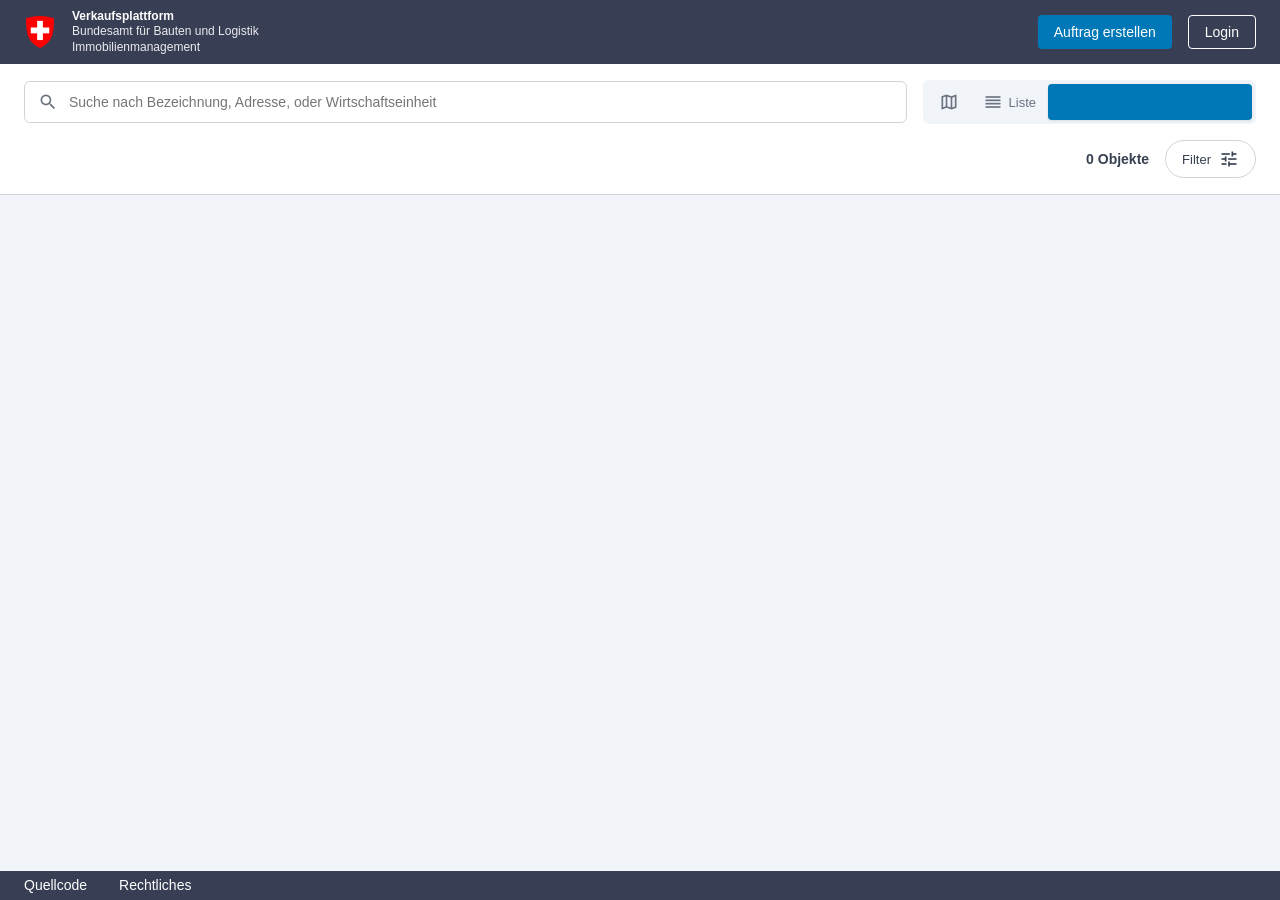
==== index.html @ 5d17283f "Fix header-left styling: 32x32px logo and correct font weights - Change logo size from 48px to 32x32" ====
<!DOCTYPE html>
<html lang="de">
<head>
  <meta charset="UTF-8">
  <meta name="viewport" content="width=device-width, initial-scale=1.0">
  <title>Verkaufsplattform - Bundesamt für Bauten und Logistik</title>
  <link href="https://fonts.googleapis.com/icon?family=Material+Icons|Material+Icons+Outlined" rel="stylesheet">
  <script src="https://api.mapbox.com/mapbox-gl-js/v3.0.1/mapbox-gl.js"></script>
  <link href="https://api.mapbox.com/mapbox-gl-js/v3.0.1/mapbox-gl.css" rel="stylesheet" />
  <style>
    /* --- Design Tokens (Modern Unified Color Scheme) --- */
    :root {
      /* Primary Palette - Brand Colors */
      --primary-900: #383E54;
      --primary-700: #2D3748;
      --primary-500: #4A5568;
      --primary-100: #EDF2F7;

      /* Accent Palette - Unified Teal (Complete Scale) */
      --accent-700: #005F8A;
      --accent-600: #0077B6;
      --accent-500: #0096C7;
      --accent-400: #00B4D8;
      --accent-300: #48CAE4;
      --accent-200: #90E0EF;
      --accent-100: #CAF0F8;
      --accent-50: #E0F7FA;

      /* Neutral Palette - Enhanced Contrast Gray Scale
         Adjusted for better visibility of borders/dividers against white backgrounds */
      --neutral-900: #111827;
      --neutral-800: #1F2937;
      --neutral-700: #374151;
      --neutral-600: #4B5563;
      --neutral-500: #6B7280;
      --neutral-400: #8891A0;
      --neutral-300: #B0B8C4;
      --neutral-200: #D1D5DB;
      --neutral-100: #F1F5F9;
      --neutral-50: #FFFFFF;

      /* Priority Colors - Semantic Status Indicators
         Design Decision: Colors map to urgency/attention levels:
         - High (Red): Critical, requires immediate attention
         - Medium (Amber): Moderate priority, review soon
         - Standard (Green): Active/on-track, proceeding normally
         - Low (Blue): Informational, lower urgency
         - None (Gray): Inactive, archived, or no priority assigned
      */
      --priority-high: #DC2626;
      --priority-high-bg: #FEE2E2;
      --priority-high-text: #B91C1C;
      --priority-high-marker: #DC2626;

      /* Medium Priority - Amber (new tier for moderate urgency) */
      --priority-medium: #F59E0B;
      --priority-medium-bg: #FEF3C7;
      --priority-medium-text: #B45309;
      --priority-medium-marker: #F59E0B;

      /* Standard/Normal - Green indicates "on track" or "active" status */
      --priority-normal: #10B981;
      --priority-normal-bg: #D1FAE5;
      --priority-normal-text: #047857;
      --priority-normal-marker: #10B981;
      /* Semantic alias for clarity */
      --priority-standard: var(--priority-normal);
      --priority-standard-bg: var(--priority-normal-bg);
      --priority-standard-text: var(--priority-normal-text);

      --priority-low: #3B82F6;
      --priority-low-bg: #DBEAFE;
      --priority-low-text: #1D4ED8;
      --priority-low-marker: #3B82F6;

      --priority-none: #9CA3AF;
      --priority-none-bg: #F3F4F6;
      --priority-none-text: #6B7280;
      --priority-none-marker: #9CA3AF;

      --priority-null-bg: #F9FAFB;
      --priority-null-text: #9CA3AF;
      --priority-null-border: #E5E7EB;
      --priority-null-marker: #D1D5DB;

      /* Warning Colors - Caution/Attention States */
      --warning: #F59E0B;
      --warning-bg: #FEF3C7;
      --warning-text: #B45309;
      --warning-border: #FCD34D;

      /* Semantic Colors */
      --color-star: #FFC107;
      --color-star-empty: var(--neutral-300);

      /* Spacing Scale (4px base unit) */
      --space-1: 4px;
      --space-2: 8px;
      --space-3: 12px;
      --space-4: 16px;
      --space-5: 20px;
      --space-6: 24px;
      --space-8: 32px;
      --space-9: 36px;
      --space-10: 40px;
      --space-12: 48px;

      /* Semantic Spacing Aliases */
      --spacing-section: var(--space-8);      /* 32px - Major section separation */
      --spacing-subsection: var(--space-6);   /* 24px - Subsection separation */
      --spacing-element: var(--space-4);      /* 16px - Element spacing */
      --spacing-tight: var(--space-2);        /* 8px - Tight spacing */
      --spacing-micro: var(--space-1);        /* 4px - Micro spacing */

      /* Border Radius */
      --radius-sm: 4px;
      --radius-md: 6px;
      --radius-lg: 8px;
      --radius-xl: 12px;
      --radius-full: 9999px;

      /* Typography Scale */
      --font-size-xs: 12px;
      --font-size-sm: 13px;
      --font-size-base: 14px;
      --font-size-md: 15px;
      --font-size-lg: 16px;
      --font-size-xl: 18px;
      --font-size-2xl: 20px;
      --font-size-3xl: 24px;
      --font-size-4xl: 32px;

      /* Font Weights */
      --font-weight-normal: 400;
      --font-weight-medium: 500;
      --font-weight-semibold: 600;
      --font-weight-bold: 700;

      /* Line Heights */
      --line-height-tight: 1.25;
      --line-height-normal: 1.5;
      --line-height-relaxed: 1.625;

      /* Transitions */
      --transition-fast: 0.15s ease;
      --transition-normal: 0.2s ease;
      --transition-slow: 0.3s ease;

      /* Interactive States */
      --state-hover-bg: #F7FAFC;
      --state-active-bg: var(--accent-600);
      --state-focus-ring: 0 0 0 3px rgba(0, 119, 182, 0.2);
      --state-focus-ring-accent: 0 0 0 3px rgba(0, 150, 199, 0.3);
      --state-disabled: #CBD5E0;

      /* Shadows */
      --shadow-sm: 0 1px 3px rgba(0, 0, 0, 0.1);
      --shadow-md: 0 2px 8px rgba(0, 0, 0, 0.08);
      --shadow-lg: 0 4px 16px rgba(0, 0, 0, 0.12);
      --shadow-xl: 0 8px 32px rgba(0, 0, 0, 0.15);

      /* Overlays */
      --overlay-bg: rgba(0, 0, 0, 0.5);
    }

    /* --- Reset & Base --- */
    *, *::before, *::after { box-sizing: border-box; margin: 0; padding: 0; }
    html { height: 100%; }
    body {
      font-family: -apple-system, BlinkMacSystemFont, 'Segoe UI', Roboto, Oxygen, Ubuntu, sans-serif;
      background-color: var(--neutral-100); color: var(--neutral-900); line-height: var(--line-height-normal);
      display: flex; flex-direction: column; min-height: 100%;
    }

    /* --- Global Focus Styles (Accessibility) --- */
    :focus {
      outline: none;
    }
    :focus-visible {
      outline: 2px solid var(--accent-500);
      outline-offset: 2px;
    }
    /* Focus ring for buttons and interactive elements */
    button:focus-visible,
    [role="button"]:focus-visible,
    a:focus-visible {
      outline: 2px solid var(--accent-500);
      outline-offset: 2px;
    }
    /* Focus ring for form inputs */
    input:focus-visible,
    select:focus-visible,
    textarea:focus-visible {
      outline: none;
      border-color: var(--accent-600);
      box-shadow: var(--state-focus-ring);
    }
    /* Skip link for keyboard navigation */
    .skip-link {
      position: absolute;
      top: -40px;
      left: 0;
      background: var(--accent-600);
      color: var(--neutral-50);
      padding: var(--space-2) var(--space-4);
      z-index: 9999;
      transition: top var(--transition-normal);
    }
    .skip-link:focus {
      top: 0;
    }

    /* --- Header --- */
    .header {
      background-color: var(--primary-900); color: var(--neutral-50); padding: 0 var(--space-6);
      display: flex; align-items: center; justify-content: space-between;
      height: 64px; flex-shrink: 0;
    }
    .header-left { display: flex; align-items: center; gap: var(--space-4); }
    .logo {
      width: 32px; height: 32px;
      display: flex; align-items: center; justify-content: center;
    }
    .logo img {
      width: 100%; height: 100%; object-fit: contain;
    }
    .header-title { display: flex; flex-direction: column; line-height: 1.3; }
    .header-title-main { font-size: 12px; font-weight: 600; }
    .header-title-sub { font-size: 12px; opacity: 0.9; }
    .header-right { display: flex; gap: var(--space-4); }
    .btn {
      padding: var(--space-2) var(--space-4);
      border-radius: var(--radius-sm);
      font-size: var(--font-size-base);
      font-weight: var(--font-weight-medium);
      cursor: pointer;
      border: none;
      transition: background-color var(--transition-normal), box-shadow var(--transition-normal);
    }
    .btn:focus-visible {
      outline: 2px solid var(--accent-300);
      outline-offset: 2px;
    }
    .btn-primary { background-color: var(--accent-600); color: var(--neutral-50); }
    .btn-primary:hover { background-color: var(--accent-500); }
    .btn-outline { background-color: transparent; color: var(--neutral-50); border: 1px solid var(--neutral-50); }
    .btn-outline:hover { background-color: rgba(255,255,255,0.1); }

    /* --- Search & Filter --- */
    .search-section { background: var(--neutral-50); padding: var(--space-4) 0; flex-shrink: 0; border-bottom: 1px solid var(--neutral-200); }
    .search-section-inner { max-width: 1440px; margin: 0 auto; padding: 0 var(--space-6); }
    .search-row { display: flex; align-items: center; gap: var(--space-4); margin-bottom: var(--space-4); }
    .search-input-wrapper { flex: 1; position: relative; }
    .search-input-wrapper .material-icons-outlined {
      position: absolute; left: 14px; top: 50%; transform: translateY(-50%);
      color: var(--neutral-500); font-size: 20px;
    }
    .search-input {
      width: 100%; padding: var(--space-3) var(--space-4) var(--space-3) 44px;
      border: 1px solid var(--neutral-200); border-radius: 6px; font-size: 14px;
      transition: border-color 0.2s, box-shadow 0.2s;
    }
    .search-input:focus { outline: none; border-color: var(--accent-600); box-shadow: var(--state-focus-ring); }
    .view-toggle { display: flex; background: var(--neutral-100); border-radius: var(--radius-md); padding: var(--space-1); }
    .view-toggle .material-icons-outlined { font-size: 20px; }
    .view-btn {
      padding: var(--space-2) var(--space-3); border: none; background: transparent; cursor: pointer;
      border-radius: var(--radius-sm); color: var(--neutral-500); display: flex; align-items: center; justify-content: center;
      transition: background 0.2s, color 0.2s, box-shadow 0.2s;
    }
    .view-btn:hover { color: var(--neutral-900); }
    .view-btn.active { background: var(--accent-600); color: var(--neutral-50); box-shadow: var(--shadow-sm); }
    .view-btn-label { font-size: 13px; font-weight: 500; margin-left: 6px; }

    /* --- Filter Row & Priority Pills --- */
    .filter-row { display: flex; align-items: center; justify-content: space-between; flex-wrap: wrap; gap: var(--space-3); }
    .filter-pills { display: flex; flex-wrap: wrap; gap: var(--space-2); align-items: center; flex: 1; }
    .filter-pill {
      padding: var(--space-2) var(--space-4);
      border: 1px solid var(--neutral-200);
      border-radius: var(--radius-full);
      font-size: var(--font-size-sm);
      background: var(--neutral-50);
      color: var(--neutral-700);
      cursor: pointer;
      transition: all var(--transition-normal);
      white-space: nowrap;
      display: inline-flex;
      align-items: center;
      gap: var(--space-2);
    }
    .filter-pill:hover { border-color: var(--neutral-300); background: var(--neutral-100); }
    .filter-pill:focus-visible { outline: 2px solid var(--accent-500); outline-offset: 2px; }
    .filter-pill.active { background: var(--accent-600); border-color: var(--accent-600); color: var(--neutral-50); }
    .filter-pill .close-icon { display: none; font-size: 16px; margin-left: 2px; margin-right: -4px; }
    .filter-pill.active .close-icon { display: inline; }
    .reset-filters {
      display: none; align-items: center; justify-content: center; padding: var(--space-2);
      border: none; background: transparent; color: var(--neutral-500); cursor: pointer;
      border-radius: var(--radius-sm); transition: all var(--transition-normal);
    }
    .reset-filters.visible { display: flex; }
    .reset-filters:hover { background: var(--neutral-100); color: var(--neutral-900); }
    .filter-right { display: flex; align-items: center; gap: var(--space-4); }
    .stats-count { font-size: 14px; color: var(--neutral-700); font-weight: 600; }
    .filter-btn {
      display: flex;
      align-items: center;
      gap: var(--space-2);
      padding: var(--space-2) var(--space-4);
      border: 1px solid var(--neutral-200);
      border-radius: var(--radius-full);
      background: var(--neutral-50);
      font-size: var(--font-size-sm);
      color: var(--neutral-700);
      cursor: pointer;
      transition: all var(--transition-normal);
    }
    .filter-btn .material-icons-outlined { font-size: 20px; }
    .filter-btn:hover { border-color: var(--accent-600); color: var(--accent-600); }
    .filter-btn:focus-visible { outline: 2px solid var(--accent-500); outline-offset: 2px; }
    .filter-btn.has-filters { border-color: var(--accent-600); color: var(--accent-600); background: var(--accent-100); }
    .filter-btn.panel-open { border-color: var(--accent-600); color: var(--neutral-50); background: var(--accent-600); }
    .filter-btn .filter-count {
      background: var(--accent-600); color: var(--neutral-50); font-size: 11px; font-weight: 600;
      padding: 2px 6px; border-radius: 10px; margin-left: 2px;
    }

    /* --- Filter Modal --- */
    .filter-modal-overlay {
      position: fixed; top: 0; left: 0; right: 0; bottom: 0;
      background: var(--overlay-bg); display: flex; align-items: flex-start; justify-content: center;
      padding: 80px 20px 40px; z-index: 1000; overflow-y: auto;
      opacity: 0; visibility: hidden; transition: opacity 0.3s, visibility 0.3s;
    }
    .filter-modal-overlay.active { opacity: 1; visibility: visible; }
    .filter-modal {
      background: var(--neutral-50); border-radius: 12px; width: 100%; max-width: 900px;
      box-shadow: var(--shadow-xl);
      transform: translateY(-20px); transition: transform 0.3s;
    }
    .filter-modal-overlay.active .filter-modal { transform: translateY(0); }
    .filter-modal-header {
      display: flex; align-items: center; justify-content: space-between;
      padding: var(--space-5) var(--space-6); border-bottom: 1px solid var(--neutral-200);
    }
    .filter-modal-header h2 { font-size: 18px; font-weight: 600; color: var(--neutral-900); margin: 0; }
    .filter-modal-actions { display: flex; align-items: center; gap: var(--space-2); }
    .filter-reset-btn, .filter-close-btn {
      width: 36px; height: 36px; border: none; background: var(--neutral-100);
      border-radius: 50%; cursor: pointer; display: flex; align-items: center; justify-content: center;
      transition: all 0.2s; color: var(--neutral-500);
    }
    .filter-reset-btn:hover, .filter-close-btn:hover { background: var(--neutral-200); color: var(--neutral-900); }
    .filter-modal-body { padding: var(--space-6); }
    .filter-columns { display: grid; grid-template-columns: repeat(5, 1fr); gap: var(--space-6); }
    .filter-column-title { font-size: 14px; font-weight: 600; color: var(--neutral-900); margin-bottom: var(--space-4); }
    .filter-options { display: flex; flex-direction: column; gap: var(--space-2); }
    .filter-option {
      padding: var(--space-3) var(--space-4);
      border-radius: var(--radius-md);
      font-size: var(--font-size-sm);
      background: var(--neutral-100);
      color: var(--neutral-700);
      cursor: pointer;
      transition: all var(--transition-normal);
      border: 1px solid transparent;
      display: flex;
      align-items: center;
      justify-content: space-between;
    }
    .filter-option:hover { background: var(--state-hover-bg); border-color: var(--neutral-200); }
    .filter-option:focus-visible { outline: 2px solid var(--accent-500); outline-offset: 2px; }
    .filter-option.selected { background: var(--accent-600); color: var(--neutral-50); border-color: var(--accent-600); }
    .filter-option .close-icon { display: none; font-size: 16px; opacity: 0.7; }
    .filter-option.selected .close-icon { display: inline; }
    .filter-option.selected:hover .close-icon { opacity: 1; }

    @media (max-width: 900px) {
      .filter-columns { grid-template-columns: repeat(3, 1fr); }
    }
    @media (max-width: 640px) {
      .filter-columns { grid-template-columns: repeat(2, 1fr); }
      .filter-modal { margin: 10px; max-width: calc(100% - 20px); }
    }

    /* --- Main Layout --- */
    .main {
      max-width: 1440px; margin: 0 auto; padding: var(--space-6);
      flex: 1; display: flex; flex-direction: column; min-height: 0; width: 100%;
    }

    /* --- Gallery Grid --- */
    .grid { display: grid; grid-template-columns: repeat(4, 1fr); gap: var(--space-6); }
    @media (max-width: 1200px) { .grid { grid-template-columns: repeat(3, 1fr); } }
    @media (max-width: 900px) { .grid { grid-template-columns: repeat(2, 1fr); } }
    @media (max-width: 600px) { .grid { grid-template-columns: 1fr; } }

    /* --- Card Style --- */
    .card {
      background: var(--neutral-50); border-radius: 8px; overflow: hidden;
      box-shadow: var(--shadow-md); cursor: pointer;
      transition: box-shadow 0.2s, transform 0.2s;
    }
    .card:hover { box-shadow: var(--shadow-lg); transform: translateY(-2px); }
    .card-image { position: relative; height: 180px; background-color: var(--neutral-200); background-size: cover; background-position: center; }
    /* Tag Style Shared */
    .priority-tag { display: inline-block; padding: var(--space-1) var(--space-3); border-radius: var(--radius-sm); font-size: 12px; font-weight: 500; box-shadow: var(--shadow-sm); }
    .priority-0 { background-color: var(--priority-high-bg); color: var(--priority-high-text); }
    .priority-1 { background-color: var(--priority-normal-bg); color: var(--priority-normal-text); }
    .priority-2 { background-color: var(--priority-low-bg); color: var(--priority-low-text); }
    .priority-3 { background-color: var(--priority-none-bg); color: var(--priority-none-text); }
    .priority-null { background-color: var(--priority-null-bg); color: var(--priority-null-text); border: 1px solid var(--priority-null-border); }

    /* Image Tags Container */
    .image-tags { position: absolute; top: var(--space-3); left: var(--space-3); display: flex; gap: var(--space-2); z-index: 2; }
    .year-tag { display: inline-block; padding: var(--space-1) var(--space-3); border-radius: var(--radius-sm); font-size: 12px; font-weight: 500; background-color: var(--priority-none-bg); color: var(--priority-none-text); box-shadow: var(--shadow-sm); }

    /* Clickable tag styles */
    .priority-tag[data-filter], .year-tag[data-filter] { cursor: pointer; transition: transform 0.15s, filter 0.15s; }
    .priority-tag[data-filter]:hover, .year-tag[data-filter]:hover { transform: scale(1.05); filter: brightness(0.95); }

    .card-badge { position: absolute; top: var(--space-3); left: var(--space-3); }
    .card-content { padding: var(--space-4); }
    .card-label { font-size: 15px; font-weight: 600; color: var(--neutral-900); margin-bottom: var(--space-1); }
    .card-location { font-size: 13px; color: var(--neutral-700); margin-bottom: var(--space-3); padding-bottom: var(--space-3); border-bottom: 1px solid var(--neutral-200); }
    .card-price { font-size: 15px; font-weight: 600; color: var(--neutral-900); margin-bottom: var(--space-1); }
    .card-price-sqm { font-size: 12px; color: var(--neutral-500); margin-bottom: var(--space-3); padding-bottom: var(--space-3); border-bottom: 1px solid var(--neutral-200); }
    .card-details { display: grid; grid-template-columns: 1fr 1fr; gap: var(--space-2); font-size: 13px; margin-bottom: var(--space-4); }
    .card-detail-label { color: var(--neutral-700); font-weight: 500; }
    .card-detail-value { color: var(--neutral-900); font-weight: 500; }
    .card-milestone { padding-top: 0px; }
    .milestone-bar { height: 6px; background: var(--neutral-200); border-radius: 3px; overflow: hidden; margin-bottom: var(--space-2); }
    .milestone-progress { height: 100%; background: linear-gradient(90deg, var(--accent-600), var(--accent-500)); border-radius: 3px; transition: width 0.3s; }
    .milestone-text { font-size: 13px; color: var(--neutral-700); font-weight: 500; }

    /* --- List View --- */
    .view-container { display: none; }
    .view-container.active { display: block; }
    .stats-boxes { display: grid; grid-template-columns: repeat(5, 1fr); gap: var(--space-4); margin-bottom: var(--space-6); }
    .stats-box { background: var(--neutral-50); border-radius: var(--radius-lg); padding: var(--space-5); text-align: center; box-shadow: var(--shadow-md); }
    .stats-box-value { font-size: 32px; font-weight: 600; color: var(--neutral-900); margin-bottom: var(--space-1); }
    .stats-box-label { font-size: 13px; color: var(--neutral-500); }
    .stats-box-download { display: flex; flex-direction: column; align-items: center; justify-content: center; cursor: pointer; transition: background-color 0.2s; }
    .stats-box-download:hover { background-color: var(--neutral-100); }
    .stats-box-download .material-icons-outlined { font-size: 32px; color: var(--neutral-500); margin-bottom: var(--space-1); }
    .list-table-container { background: var(--neutral-50); border-radius: var(--radius-lg); overflow: hidden; box-shadow: var(--shadow-md); }
    .list-table { width: 100%; border-collapse: collapse; }
    .list-table th { background: var(--neutral-100); padding: var(--space-4); text-align: left; font-size: 13px; font-weight: 600; color: var(--neutral-700); border-bottom: 1px solid var(--neutral-200); }
    .list-table td { padding: var(--space-4); font-size: 14px; color: var(--neutral-900); border-bottom: 1px solid var(--neutral-200); vertical-align: middle; }
    .list-table tbody tr:hover { background-color: var(--neutral-100); cursor: pointer; }
    .object-cell { display: flex; align-items: center; gap: var(--space-3); }
    .object-icon { color: var(--neutral-500); font-size: 20px; }
    .milestone-text-small { font-size: 12px; color: var(--neutral-500); }

    /* --- MAP VIEW & SIDEBAR FIXES --- */
    .map-container {
        display: none; width: 100%;
        flex: 1; min-height: 0;
        background: var(--neutral-50); border-radius: 8px; overflow: hidden;
        box-shadow: var(--shadow-md);
    }
    .map-container.active { display: grid; grid-template-columns: 320px 1fr; grid-template-rows: 1fr; max-height: 1200px; }

    .map-sidebar {
        width: 100%; height: 100%;
        background: var(--neutral-50); overflow-y: auto;
        border-right: 1px solid var(--neutral-200);
        scrollbar-width: thin;
    }

    /* Sidebar Item Fixes */
    .map-sidebar-item {
        padding: var(--space-4);
        border-bottom: 1px solid var(--neutral-200);
        cursor: pointer;
        transition: background-color 0.2s;
        display: flex;
        flex-direction: column; /* Stack: Image top, Text bottom */
        gap: var(--space-3);
    }
    .map-sidebar-item:hover { background-color: var(--neutral-100); }
    .map-sidebar-item.active { background-color: var(--accent-100); padding-left: var(--space-3); border-left: 3px solid var(--accent-600); } /* Highlight style */

    .map-sidebar-image {
        position: relative;
        width: 100%;
        height: 160px; /* Fixed Height für Bild */
        background-color: var(--neutral-200);
        background-size: cover;
        background-position: center;
        border-radius: 6px;
        overflow: hidden;
    }
    /* Tags im Bild oben links */
    .map-sidebar-image .image-tags {
        top: 10px;
        left: 10px;
    }

    .map-sidebar-content { display: flex; flex-direction: column; gap: var(--space-1); }
    .map-sidebar-title { font-size: 15px; font-weight: 600; color: var(--neutral-900); line-height: 1.3; }
    .map-sidebar-price { font-size: 14px; font-weight: 600; color: var(--accent-600); margin-top: var(--space-1); }

    .map-area { position: relative; width: 100%; height: 100%; background-color: var(--neutral-200); overflow: hidden; }
    #map { position: absolute; top: 0; left: 0; right: 0; bottom: 0; width: 100%; height: 100%; }

    /* Map Markers */
    .marker {
        width: 30px; height: 30px; border-radius: 50%; cursor: pointer;
        display: flex; align-items: center; justify-content: center;
        border: 2px solid var(--neutral-50);
        /* Enhanced shadow for visibility on satellite/terrain maps */
        box-shadow:
          0 2px 6px rgba(0,0,0,0.4),
          0 0 0 1px rgba(255,255,255,0.3),
          0 4px 12px rgba(0,0,0,0.25);
    }
    .marker-0 { background-color: var(--priority-high-marker); }
    .marker-1 { background-color: var(--priority-normal-marker); }
    .marker-2 { background-color: var(--priority-low-marker); }
    .marker-3 { background-color: var(--priority-none-marker); }
    .marker-null { background-color: var(--priority-null-marker); }
    .marker .material-icons-outlined { color: var(--neutral-50); font-size: 16px; }
    .marker.selected {
        border: 3px solid var(--accent-600);
        transform: scale(1.15);
        z-index: 10;
        box-shadow:
          0 2px 6px rgba(0,0,0,0.4),
          0 0 0 2px rgba(0, 119, 182, 0.5),
          0 4px 16px rgba(0,0,0,0.3);
    }

    .mapboxgl-popup-content { padding: 0; border-radius: 8px; overflow: hidden; min-width: 250px; }
    .popup-image { height: 120px; background-size: cover; background-position: center; }
    .popup-content { padding: var(--space-3); }
    .popup-title { font-weight: 600; margin-bottom: var(--space-1); }
    .popup-link { display: block; text-align: center; padding: var(--space-2) var(--space-3); background: var(--primary-900); color: var(--neutral-50); text-decoration: none; border-radius: var(--radius-sm); margin-top: var(--space-2); cursor: pointer; }

    /* Responsive */
    @media (max-width: 900px) { .stats-boxes { grid-template-columns: repeat(3, 1fr); } }
    @media (max-width: 768px) {
        .map-container.active { display: flex; flex-direction: column; height: auto; }
        .map-sidebar { width: 100%; max-height: 250px; border-right: none; border-bottom: 1px solid var(--neutral-200); }
        .map-area { height: 400px; width: 100%; }
        .map-sidebar-image { height: 120px; } /* Kleineres Bild auf Mobile */
    }
    @media (max-width: 640px) {
        .header { padding: 12px 16px; height: auto; flex-wrap: wrap; gap: 12px; }
        .search-row, .filter-row { flex-direction: column; align-items: stretch; }
        .grid { grid-template-columns: 1fr; }
    }

    /* --- Footer --- */
    .footer {
      background-color: var(--primary-900);
      color: var(--neutral-50);
      padding: var(--space-1) var(--space-6);
      display: flex;
      align-items: center;
      justify-content: left;
      gap: var(--space-8);
      flex-shrink: 0;
    }
    .footer-link {
      color: var(--neutral-50);
      text-decoration: none;
      font-size: 14px;
      transition: opacity 0.2s;
    }
    .footer-link:hover {
      opacity: 0.8;
    }

    /* --- Detail Page --- */
    .detail-view {
      display: none;
      flex-direction: column;
      flex: 1;
    }
    .detail-view.active {
      display: flex;
    }
    .detail-header {
      background: var(--neutral-50);
      border-bottom: 1px solid var(--neutral-200);
      padding: var(--space-4) var(--space-6);
    }
    .detail-header-inner {
      max-width: 1440px;
      width: calc(100% - 48px);
      margin: 0 auto;
      display: flex;
      align-items: center;
      justify-content: space-between;
    }
    .detail-header-actions {
      display: flex;
      align-items: center;
      gap: var(--space-3);
    }
    .detail-back-btn {
      display: flex;
      align-items: center;
      gap: var(--space-2);
      background: var(--neutral-100);
      border: 1px solid var(--neutral-200);
      padding: var(--space-3) var(--space-5);
      border-radius: var(--radius-md);
      cursor: pointer;
      font-size: 14px;
      line-height: 1;
      color: var(--neutral-700);
      transition: all 0.2s;
    }
    .detail-back-btn .material-icons-outlined {
      font-size: 18px;
    }
    .detail-back-btn:hover {
      background: var(--neutral-200);
      color: var(--neutral-900);
    }
    .detail-breadcrumb {
      font-size: 14px;
      color: var(--neutral-500);
    }

    .detail-content {
      max-width: 1440px;
      margin: var(--space-6) auto;
      padding: var(--space-6);
      width: calc(100% - 48px);
      background: var(--neutral-50);
      border-radius: 12px;
      box-shadow: var(--shadow-lg);
    }

    /* Hero Section with Gallery */
    .detail-hero {
      display: flex;
      flex-direction: column;
      gap: var(--space-6);
      margin-bottom: var(--space-8);
    }
    .detail-gallery {
      display: grid;
      grid-template-columns: 1.5fr 1fr 1fr;
      grid-template-rows: 1fr 1fr;
      gap: var(--space-3);
      height: 420px;
      width: 100%;
    }
    .detail-main-image {
      grid-row: 1 / 3;
      grid-column: 1;
      border-radius: 8px;
      background-size: cover;
      background-position: center;
      position: relative;
      border: none;
      outline: none;
      box-shadow: none;
    }
    .detail-main-image .image-tags {
      top: var(--space-4);
      left: var(--space-4);
    }
    .detail-thumb {
      border-radius: 8px;
      background-size: cover;
      background-position: center;
      position: relative;
      display: flex;
      align-items: center;
      justify-content: center;
    }
    .detail-thumb-overlay {
      position: absolute;
      inset: 0;
      background: rgba(0, 119, 182, 0.85);
      border-radius: 8px;
      display: flex;
      flex-direction: column;
      align-items: center;
      justify-content: center;
      color: var(--neutral-50);
      font-size: 13px;
      text-align: center;
      padding: var(--space-3);
      cursor: pointer;
      z-index: 2;
    }
    .detail-thumb-overlay:hover {
      background: rgba(0, 119, 182, 0.95);
    }

    /* Info Row - 3 columns: Title | Price | Status */
    .detail-info {
      display: grid;
      grid-template-columns: 1.3fr 1.1fr 1fr;
      gap: var(--space-8);
      padding: var(--space-6) 0;
    }
    .detail-info-section {
      padding: 0;
    }

    /* Title Section */
    .detail-title-section h1 {
      font-size: 22px;
      font-weight: 600;
      color: var(--neutral-900);
      margin-bottom: var(--space-1);
    }
    .detail-areas {
      display: flex;
      gap: var(--space-6);
      margin-top: var(--space-4);
    }
    .detail-area {
      display: flex;
      flex-direction: column;
      gap: 2px;
    }
    .detail-area-icon {
      display: none;
    }
    .detail-area-value {
      font-size: 16px;
      font-weight: 600;
      color: var(--neutral-900);
    }
    .detail-area-label {
      color: var(--neutral-500);
      font-size: 13px;
    }
    .detail-pdf-btn {
      display: flex;
      align-items: center;
      gap: var(--space-2);
      padding: var(--space-3) var(--space-5);
      background: var(--accent-600);
      color: var(--neutral-50);
      border: 1px solid var(--accent-600);
      border-radius: var(--radius-md);
      font-size: 14px;
      line-height: 1;
      cursor: pointer;
      transition: all 0.2s;
    }
    .detail-pdf-btn:hover {
      background: var(--accent-500);
      border-color: var(--accent-500);
    }

    .detail-price-cards {
      display: flex;
      gap: var(--space-6);
      margin-top: var(--space-4);
    }
    .detail-price-card {
      display: flex;
      flex-direction: column;
      gap: 2px;
    }
    .detail-price-card-value {
      font-size: 16px;
      font-weight: 600;
      color: var(--neutral-900);
    }
    .detail-price-card-label {
      font-size: 13px;
      color: var(--neutral-500);
    }

    /* Tabs */
    .detail-tabs {
      display: flex;
      gap: 0;
      border-bottom: 1px solid var(--neutral-200);
      margin-bottom: var(--space-6);
      margin-top: var(--space-2);
    }
    .detail-tab {
      padding: var(--space-4) var(--space-6);
      font-size: 14px;
      font-weight: 500;
      color: var(--neutral-500);
      background: none;
      border: none;
      cursor: pointer;
      position: relative;
      transition: color 0.2s;
    }
    .detail-tab:hover:not(.disabled) {
      color: var(--neutral-700);
    }
    .detail-tab.active {
      color: var(--accent-600);
    }
    .detail-tab.active::after {
      content: '';
      position: absolute;
      bottom: -1px;
      left: 0;
      right: 0;
      height: 2px;
      background: var(--accent-600);
    }
    .detail-tab.disabled {
      color: var(--neutral-300);
      cursor: not-allowed;
    }

    /* Tab Content */
    .detail-tab-content {
      padding: 0;
    }
    .detail-data-section {
      display: grid;
      grid-template-columns: 1fr 1fr;
      gap: var(--space-12);
    }
    .detail-data-column {
      display: flex;
      flex-direction: column;
    }
    .detail-data-grid {
      display: grid;
      grid-template-columns: 1fr 1fr;
      gap: var(--space-4) var(--space-8);
    }
    .detail-data-item {
      padding-bottom: var(--space-3);
    }
    .detail-data-value {
      font-size: 16px;
      color: var(--neutral-900);
      font-weight: 600;
      line-height: 2;
    }
    .detail-data-label {
      font-size: 14px;
      color: var(--neutral-500);
    }

    /* Switzerland Map */
    .detail-map-container {
      background: var(--neutral-50);
      border-radius: var(--radius-lg);
      padding: var(--space-5);
      display: flex;
      flex-direction: column;
      align-self: start;
      width: 100%;
    }
    .detail-map-svg {
      width: 100%;
    }
    .detail-map-svg svg {
      width: 100%;
      height: auto;
    }
    /* Cantons (layer6) - outline only, dark stroke */
    .detail-map-svg svg #layer6 path {
      fill: var(--accent-100) !important;
      stroke: var(--primary-900) !important;
      stroke-width: 1.5px !important;
    }
    .detail-map-svg svg #layer6 path.highlighted {
      fill: var(--accent-600) !important;
    }
    /* Rivers (layer4) - hidden */
    .detail-map-svg svg #layer4 {
      display: none !important;
    }
    /* Lakes (layer3) - hidden */
    .detail-map-svg svg #layer3 {
      display: none !important;
    }
    /* Border (layer2) - dark outline */
    .detail-map-svg svg #layer2 path {
      fill: transparent !important;
      stroke: var(--primary-900) !important;
      stroke-width: 2px !important;
    }

    /* External Links */
    .detail-links {
      margin-top: var(--space-8);
    }
    .detail-links-title {
      font-size: 12px;
      color: var(--neutral-500);
      margin-bottom: var(--space-3);
    }
    .detail-link {
      display: inline-flex;
      align-items: center;
      gap: var(--space-2);
      color: var(--accent-600);
      text-decoration: none;
      font-size: 14px;
      margin-right: var(--space-6);
      margin-bottom: var(--space-2);
    }
    .detail-link:hover {
      text-decoration: underline;
    }
    .detail-link .material-icons-outlined {
      font-size: 16px;
    }

    /* Section Separator */
    .detail-section-separator {
      border-top: 1px solid var(--neutral-200);
      margin: 40px 0;
    }

    /* Angaben zum Objekt Section */
    .detail-object-section {
      display: grid;
      grid-template-columns: 1fr 1fr;
      gap: 48px;
    }
    .detail-object-left {
      display: grid;
      grid-template-columns: 1fr 1fr;
      gap: 16px 48px;
      align-content: start;
    }
    .detail-object-right {
      display: flex;
      flex-direction: column;
      gap: 20px;
    }
    .detail-geo-map {
      width: 100%;
      min-height: 400px;
      border-radius: 8px;
      overflow: hidden;
      border: 1px solid var(--neutral-200);
    }
    .detail-geo-map iframe {
      width: 100%;
      height: 100%;
      border: none;
    }
    .detail-geo-info {
      display: flex;
      align-items: center;
      gap: 12px;
      font-size: 14px;
    }
    .detail-geo-coords {
      color: var(--neutral-700);
    }
    .detail-geo-address {
      color: var(--neutral-500);
    }
    .detail-route-link {
      color: var(--accent-600);
      text-decoration: none;
      display: flex;
      align-items: center;
      gap: 4px;
      font-size: 14px;
    }
    .detail-route-link:hover {
      text-decoration: underline;
    }

    /* Marktwert & Lage Container */
    .detail-value-location {
      display: grid;
      grid-template-columns: 1fr 1fr;
      gap: 48px;
    }

    /* Marktwert Section */
    .detail-value-section h2 {
      font-size: 18px;
      font-weight: 600;
      margin-bottom: 24px;
      color: var(--neutral-900);
    }
    .detail-value-chart {
      padding: 20px 0;
    }
    .detail-value-main {
      font-size: 24px;
      font-weight: 700;
      color: var(--neutral-900);
      text-align: center;
      margin-bottom: 24px;
    }
    .detail-value-bar-container {
      position: relative;
      margin: 0 auto;
      max-width: 400px;
    }
    .detail-value-labels {
      display: flex;
      justify-content: space-between;
      margin-bottom: 8px;
    }
    .detail-value-labels span {
      font-size: 14px;
      color: var(--neutral-500);
    }
    .detail-value-bar {
      height: 16px;
      background: linear-gradient(to right, var(--accent-100) 0%, var(--accent-500) 50%, var(--accent-700) 100%);
      border-radius: var(--radius-lg);
      position: relative;
    }
    .detail-value-marker {
      position: absolute;
      top: -4px;
      width: 4px;
      height: 24px;
      background: var(--neutral-900);
      transform: translateX(-50%);
    }
    .detail-value-scale {
      display: flex;
      justify-content: space-between;
      margin-top: 8px;
    }
    .detail-value-scale span {
      font-size: 12px;
      color: var(--neutral-500);
    }

    /* Lage Section */
    .detail-location-section h2 {
      font-size: 18px;
      font-weight: 600;
      margin-bottom: 24px;
      color: var(--neutral-900);
    }
    .detail-location-grid {
      display: flex;
      flex-direction: column;
      gap: 16px;
      max-width: 500px;
    }
    .detail-location-item {
      display: grid;
      grid-template-columns: 180px 40px 1fr;
      align-items: center;
      gap: 12px;
    }
    .detail-location-label {
      font-size: 14px;
      color: var(--neutral-700);
    }
    .detail-location-value {
      font-size: 14px;
      color: var(--neutral-500);
      text-align: center;
    }
    .detail-location-bar-wrapper {
      display: flex;
      align-items: center;
      gap: 2px;
    }
    .detail-location-bar {
      height: 8px;
      background: var(--neutral-200);
      border-radius: 4px;
      overflow: hidden;
      flex: 1;
    }
    .detail-location-bar-fill {
      height: 100%;
      background: var(--accent-600);
      border-radius: 4px;
    }
    .detail-location-stars {
      display: flex;
      gap: 4px;
    }
    .detail-location-star {
      color: var(--neutral-300);
      font-size: 18px;
    }
    .detail-location-star.filled {
      color: var(--color-star);
    }

    @media (max-width: 1200px) {
      .detail-object-section,
      .detail-value-location {
        grid-template-columns: 1fr;
      }
      .detail-object-right {
        max-width: 500px;
      }
    }
    @media (max-width: 768px) {
      .detail-object-left {
        grid-template-columns: 1fr;
      }
      .detail-location-item {
        grid-template-columns: 1fr;
        gap: 4px;
      }
      .detail-location-value {
        text-align: left;
      }
    }

    /* Hide list/search when detail view is active */
    body.detail-active .search-section,
    body.detail-active .main {
      display: none;
    }

    @media (max-width: 1200px) {
      .detail-data-section {
        grid-template-columns: 1fr;
      }
      .detail-map-container {
        max-width: 500px;
      }
    }
    @media (max-width: 1100px) {
      .detail-info {
        grid-template-columns: 1fr;
        gap: 16px;
      }
      .detail-info-section:not(:last-child) {
        border-right: none;
        border-bottom: 1px solid var(--neutral-200);
        padding-right: 0;
        padding-bottom: 16px;
      }
    }
    @media (max-width: 900px) {
      .detail-gallery {
        grid-template-columns: 1fr 1fr;
        height: 300px;
      }
      .detail-main-image {
        grid-column: 1 / 3;
        grid-row: auto;
      }
    }
    @media (max-width: 640px) {
      .detail-gallery {
        grid-template-columns: 1fr;
        height: auto;
      }
      .detail-main-image {
        grid-column: auto;
        min-height: 200px;
      }
      .detail-thumb {
        min-height: 100px;
      }
      .detail-data-grid {
        grid-template-columns: 1fr;
      }
    }

    /* --- Image Carousel --- */
    .carousel-overlay {
      position: fixed;
      top: 0;
      left: 0;
      right: 0;
      bottom: 0;
      background: rgba(0, 0, 0, 0.95);
      z-index: 2000;
      display: flex;
      flex-direction: column;
      opacity: 0;
      visibility: hidden;
      transition: opacity 0.3s, visibility 0.3s;
    }
    .carousel-overlay.active {
      opacity: 1;
      visibility: visible;
    }
    .carousel-header {
      display: flex;
      justify-content: space-between;
      align-items: center;
      padding: 16px 24px;
      color: var(--neutral-50);
    }
    .carousel-counter {
      font-size: 14px;
      font-weight: 500;
    }
    .carousel-close-btn {
      width: 40px;
      height: 40px;
      border: none;
      background: rgba(255, 255, 255, 0.1);
      border-radius: 50%;
      cursor: pointer;
      display: flex;
      align-items: center;
      justify-content: center;
      color: var(--neutral-50);
      transition: background 0.2s;
    }
    .carousel-close-btn:hover {
      background: rgba(255, 255, 255, 0.2);
    }
    .carousel-main {
      flex: 1;
      display: flex;
      align-items: center;
      justify-content: center;
      position: relative;
      min-height: 0;
      padding: 0 80px;
    }
    .carousel-image-container {
      max-width: 100%;
      max-height: 100%;
      display: flex;
      align-items: center;
      justify-content: center;
    }
    .carousel-image {
      max-width: 100%;
      max-height: calc(100vh - 200px);
      object-fit: contain;
      border-radius: 4px;
    }
    .carousel-nav-btn {
      position: absolute;
      top: 50%;
      transform: translateY(-50%);
      width: 48px;
      height: 48px;
      border: none;
      background: rgba(255, 255, 255, 0.1);
      border-radius: 50%;
      cursor: pointer;
      display: flex;
      align-items: center;
      justify-content: center;
      color: var(--neutral-50);
      transition: background 0.2s;
      z-index: 10;
    }
    .carousel-nav-btn:hover {
      background: rgba(255, 255, 255, 0.25);
    }
    .carousel-nav-btn:disabled {
      opacity: 0.3;
      cursor: not-allowed;
    }
    .carousel-nav-btn.prev {
      left: 16px;
    }
    .carousel-nav-btn.next {
      right: 16px;
    }
    .carousel-thumbnails {
      display: flex;
      justify-content: center;
      gap: 8px;
      padding: 16px 24px 24px;
      overflow-x: auto;
    }
    .carousel-thumb {
      width: 64px;
      height: 48px;
      border-radius: 4px;
      background-size: cover;
      background-position: center;
      cursor: pointer;
      opacity: 0.5;
      transition: opacity 0.2s, box-shadow 0.2s;
      flex-shrink: 0;
      border: 2px solid transparent;
    }
    .carousel-thumb:hover {
      opacity: 0.8;
    }
    .carousel-thumb.active {
      opacity: 1;
      border-color: var(--accent-500);
      box-shadow: 0 0 0 2px rgba(0, 150, 199, 0.3);
    }

    /* Clickable gallery images - zoom effect via pseudo-element */
    .detail-main-image.clickable,
    .detail-thumb.clickable {
      cursor: pointer;
      overflow: hidden;
    }
    .detail-main-image.clickable::before,
    .detail-thumb.clickable::before {
      content: '';
      position: absolute;
      top: 0;
      left: 0;
      right: 0;
      bottom: 0;
      background: inherit;
      border-radius: inherit;
      z-index: 1;
      transition: transform 0.3s ease;
    }
    .detail-main-image.clickable:hover::before,
    .detail-thumb.clickable:hover::before {
      transform: scale(1.05);
    }

    /* Carousel responsive */
    @media (max-width: 768px) {
      .carousel-main {
        padding: 0 16px;
      }
      .carousel-nav-btn {
        width: 40px;
        height: 40px;
      }
      .carousel-nav-btn.prev {
        left: 8px;
      }
      .carousel-nav-btn.next {
        right: 8px;
      }
      .carousel-thumb {
        width: 48px;
        height: 36px;
      }
    }

    /* --- Tab Content Visibility --- */
    .tab-content-uebersicht,
    .tab-content-dokumente {
      display: none;
    }
    .tab-content-uebersicht.active,
    .tab-content-dokumente.active {
      display: block;
    }

    /* --- Shared Tab Container Styles --- */
    .tab-container { padding: 0; }
    .tab-header {
      display: flex;
      align-items: center;
      justify-content: space-between;
      padding: 0 0 16px 0;
    }
    .tab-title {
      font-size: 18px;
      font-weight: 600;
      color: var(--neutral-900);
      margin: 0;
    }
    .tab-toolbar {
      display: flex;
      align-items: center;
      justify-content: space-between;
      padding: 0 0 16px 0;
      gap: 16px;
    }
    .tab-search {
      display: flex;
      align-items: center;
      gap: 8px;
      background: white;
      border: 1px solid var(--neutral-300);
      border-radius: 6px;
      padding: 8px 12px;
      min-width: 240px;
    }
    .tab-search .material-icons-outlined {
      color: var(--neutral-400);
      font-size: 20px;
    }
    .tab-search input {
      border: none;
      outline: none;
      font-size: 14px;
      color: var(--neutral-700);
      background: transparent;
      width: 100%;
    }
    .tab-search input::placeholder { color: var(--neutral-400); }
    .tab-actions {
      display: flex;
      align-items: center;
      gap: 8px;
    }

    /* --- Shared Table Action Button Styles --- */
    .table-action-btn {
      display: flex;
      align-items: center;
      gap: 6px;
      padding: 8px 14px;
      border: none;
      background: transparent;
      color: var(--neutral-400);
      font-size: 14px;
      font-weight: 500;
      border-radius: 6px;
      cursor: not-allowed;
      transition: all 0.2s;
    }
    .table-action-btn .material-icons-outlined { font-size: 18px; }
    .table-action-btn.active {
      color: var(--neutral-600);
      cursor: pointer;
    }
    .table-action-btn.active:hover {
      background: var(--neutral-100);
      color: var(--neutral-900);
    }
    .table-btn-outline {
      display: flex;
      align-items: center;
      gap: 6px;
      padding: 8px 14px;
      border: 1px solid var(--neutral-300);
      background: transparent;
      color: var(--neutral-700);
      font-size: 14px;
      font-weight: 500;
      border-radius: 6px;
      cursor: pointer;
      transition: all 0.2s;
    }
    .table-btn-outline:hover {
      background: var(--neutral-100);
      border-color: var(--neutral-400);
    }
    .table-btn-outline .material-icons-outlined { font-size: 18px; }

    /* --- Shared Data Table Styles --- */
    .data-table {
      width: 100%;
      border-collapse: collapse;
    }
    .data-table th,
    .data-table td {
      padding: 14px 16px;
      text-align: left;
      border-bottom: 1px solid var(--neutral-200);
    }
    .data-table th {
      font-size: 13px;
      font-weight: 600;
      color: var(--neutral-700);
      background: var(--neutral-100);
      white-space: nowrap;
    }
    .data-table td {
      font-size: 14px;
      color: var(--neutral-900);
    }
    .data-table tbody tr:hover td { background: var(--neutral-100); }
    .data-table tbody tr.selected td { background: var(--accent-50); }
    .data-table th.sortable {
      cursor: pointer;
      user-select: none;
    }
    .data-table th.sortable:hover { color: var(--neutral-900); }
    .data-table th .sort-icon {
      font-size: 16px;
      vertical-align: middle;
      margin-left: 2px;
      opacity: 0.5;
    }
    .data-table th.sortable:hover .sort-icon { opacity: 1; }
    .data-table-checkbox { width: 48px; }
    .data-table-checkbox input[type="checkbox"] {
      width: 18px;
      height: 18px;
      cursor: pointer;
      accent-color: var(--accent-600);
    }

    /* --- Shared Empty State --- */
    .tab-empty {
      text-align: center;
      padding: 48px 24px;
      color: var(--neutral-500);
    }
    .tab-empty .material-icons-outlined {
      font-size: 48px;
      color: var(--neutral-300);
      margin-bottom: 16px;
    }

    /* --- Documents Tab Specific --- */
    .doc-title a {
      color: var(--neutral-900);
      text-decoration: none;
      transition: color 0.2s;
    }
    .doc-title a:hover {
      color: var(--accent-600);
      text-decoration: underline;
    }

    /* --- Events Tab Specific --- */
    .tab-content-ereignisse { display: none; }
    .tab-content-ereignisse.active { display: block; }

    /* --- Meilensteine Tab Specific --- */
    .tab-content-meilensteine { display: none; }
    .tab-content-meilensteine.active { display: block; }

    .milestone-list {
      display: flex;
      flex-direction: column;
    }

    .milestone-item {
      display: flex;
      align-items: flex-start;
      padding: var(--space-6) 0;
      border-bottom: 1px solid var(--neutral-200);
    }

    .milestone-item:last-child {
      border-bottom: none;
    }

    .milestone-content {
      flex: 1;
      min-width: 0;
    }

    .milestone-title {
      font-size: 15px;
      font-weight: 600;
      color: var(--neutral-900);
      margin-bottom: var(--space-2);
    }

    .milestone-status {
      display: flex;
      align-items: center;
      gap: var(--space-2);
      margin-bottom: var(--space-3);
    }

    .milestone-status-icon {
      font-size: 20px;
    }

    .milestone-status-icon.completed {
      color: var(--priority-normal);
    }

    .milestone-status-icon.pending {
      color: var(--neutral-300);
    }

    .milestone-status-text {
      font-size: 14px;
      color: var(--neutral-600);
    }

    .milestone-responsibility {
      display: inline-block;
      padding: var(--space-1) var(--space-3);
      border: 1px solid var(--neutral-300);
      border-radius: var(--radius-full);
      font-size: 12px;
      color: var(--neutral-600);
      background: var(--neutral-50);
    }

    .milestone-action {
      flex-shrink: 0;
      margin-left: var(--space-6);
    }

    .milestone-btn {
      padding: var(--space-2) var(--space-5);
      border-radius: var(--radius-md);
      font-size: 14px;
      font-weight: 500;
      cursor: pointer;
      transition: background-color 0.2s, border-color 0.2s;
    }

    .milestone-btn-complete {
      background: var(--accent-600);
      color: var(--neutral-50);
      border: 1px solid var(--accent-600);
    }

    .milestone-btn-complete:hover {
      background: var(--accent-500);
      border-color: var(--accent-500);
    }

    .milestone-btn-completed {
      background: var(--neutral-50);
      color: var(--neutral-500);
      border: 1px solid var(--neutral-300);
      cursor: default;
    }

    .milestone-btn-pending {
      background: var(--neutral-100);
      color: var(--neutral-400);
      border: 1px solid var(--neutral-200);
      cursor: not-allowed;
    }

    /* --- Upload Dialog Overlay --- */
    .upload-dialog-overlay {
      position: fixed;
      top: 0;
      left: 0;
      right: 0;
      bottom: 0;
      background: rgba(0, 0, 0, 0.5);
      z-index: 2000;
      display: flex;
      align-items: center;
      justify-content: center;
      opacity: 0;
      visibility: hidden;
      transition: opacity 0.3s, visibility 0.3s;
    }
    .upload-dialog-overlay.active {
      opacity: 1;
      visibility: visible;
    }
    .upload-dialog {
      background: var(--neutral-50);
      border-radius: 12px;
      width: 100%;
      max-width: 480px;
      box-shadow: 0 20px 60px rgba(0, 0, 0, 0.3);
    }
    .upload-dialog-header {
      display: flex;
      align-items: center;
      justify-content: space-between;
      padding: 20px 24px;
      border-bottom: 1px solid var(--neutral-200);
    }
    .upload-dialog-title {
      font-size: 18px;
      font-weight: 600;
      color: var(--neutral-900);
      margin: 0;
    }
    .upload-dialog-close {
      width: 32px;
      height: 32px;
      border: none;
      background: none;
      cursor: pointer;
      color: var(--neutral-500);
      border-radius: 4px;
      display: flex;
      align-items: center;
      justify-content: center;
      transition: background 0.2s;
    }
    .upload-dialog-close:hover {
      background: var(--neutral-100);
    }
    .upload-step {
      padding: 16px 24px;
    }
    .upload-step:first-of-type {
      padding-top: 24px;
    }
    .upload-step-label {
      font-size: 14px;
      font-weight: 500;
      color: var(--neutral-700);
      margin-bottom: 8px;
    }
    .upload-dropzone {
      border: 2px dashed var(--neutral-300);
      border-radius: 8px;
      padding: 24px;
      text-align: center;
      cursor: pointer;
      transition: border-color 0.2s, background 0.2s;
    }
    .upload-dropzone:hover {
      border-color: var(--accent-600);
      background: var(--accent-100);
    }
    .upload-dropzone.dragover {
      border-color: var(--accent-600);
      background: var(--accent-100);
    }
    .upload-dropzone.has-file {
      border-color: var(--accent-600);
      border-style: solid;
      background: var(--accent-100);
    }
    .upload-dropzone-text {
      color: var(--neutral-500);
      font-size: 14px;
    }
    .upload-dropzone-filename {
      color: var(--accent-600);
      font-weight: 500;
    }
    .upload-select {
      width: 100%;
      padding: 10px 12px;
      font-size: 14px;
      border: 1px solid var(--neutral-300);
      border-radius: 6px;
      background: var(--neutral-50);
      color: var(--neutral-700);
      cursor: pointer;
    }
    .upload-select:focus {
      outline: none;
      border-color: var(--accent-600);
    }
    .upload-input {
      width: 100%;
      padding: 10px 12px;
      font-size: 14px;
      border: 1px solid var(--neutral-300);
      border-radius: 6px;
      background: var(--neutral-50);
      color: var(--neutral-700);
      box-sizing: border-box;
    }
    .upload-input:focus {
      outline: none;
      border-color: var(--accent-600);
    }
    .upload-actions {
      display: flex;
      gap: 12px;
      justify-content: flex-end;
      padding: 20px 24px;
      border-top: 1px solid var(--neutral-200);
    }
    .upload-btn-cancel {
      padding: 10px 20px;
      font-size: 14px;
      font-weight: 500;
      border: 1px solid var(--neutral-300);
      background: var(--neutral-50);
      color: var(--neutral-700);
      border-radius: 6px;
      cursor: pointer;
      transition: background 0.2s;
    }
    .upload-btn-cancel:hover {
      background: var(--neutral-100);
    }
    .upload-btn-submit {
      padding: 10px 20px;
      font-size: 14px;
      font-weight: 500;
      border: none;
      background: var(--accent-600);
      color: var(--neutral-50);
      border-radius: 6px;
      cursor: pointer;
      transition: background 0.2s, opacity 0.2s;
    }
    .upload-btn-submit:hover:not(:disabled) {
      background: var(--accent-500);
    }
    .upload-btn-submit:disabled {
      opacity: 0.5;
      cursor: not-allowed;
    }

    /* --- Login Dialog Styles --- */
    .login-dialog-overlay {
      position: fixed;
      top: 0;
      left: 0;
      right: 0;
      bottom: 0;
      background: rgba(0, 0, 0, 0.5);
      z-index: 2000;
      display: flex;
      align-items: center;
      justify-content: center;
      opacity: 0;
      visibility: hidden;
      transition: opacity 0.3s, visibility 0.3s;
    }
    .login-dialog-overlay.active {
      opacity: 1;
      visibility: visible;
    }
    .login-dialog {
      background: var(--neutral-50);
      border-radius: var(--radius-xl);
      width: 100%;
      max-width: 400px;
      box-shadow: 0 20px 60px rgba(0, 0, 0, 0.3);
    }
    .login-dialog-header {
      display: flex;
      align-items: center;
      justify-content: space-between;
      padding: var(--space-5) var(--space-6);
      border-bottom: 1px solid var(--neutral-200);
    }
    .login-dialog-title {
      font-size: 18px;
      font-weight: 600;
      color: var(--neutral-900);
      margin: 0;
    }
    .login-dialog-close {
      width: 32px;
      height: 32px;
      border: none;
      background: none;
      cursor: pointer;
      color: var(--neutral-500);
      border-radius: 4px;
      display: flex;
      align-items: center;
      justify-content: center;
      transition: background 0.2s;
    }
    .login-dialog-close:hover {
      background: var(--neutral-100);
    }
    .login-form {
      padding: var(--space-6);
    }
    .login-field {
      margin-bottom: var(--space-4);
    }
    .login-field:last-of-type {
      margin-bottom: 0;
    }
    .login-label {
      display: block;
      font-size: 14px;
      font-weight: 500;
      color: var(--neutral-700);
      margin-bottom: var(--space-2);
    }
    .login-input {
      width: 100%;
      padding: var(--space-3);
      font-size: 14px;
      border: 1px solid var(--neutral-300);
      border-radius: var(--radius-md);
      background: var(--neutral-50);
      color: var(--neutral-700);
      box-sizing: border-box;
    }
    .login-input:focus {
      outline: none;
      border-color: var(--accent-600);
    }
    .login-actions {
      display: flex;
      gap: var(--space-3);
      justify-content: flex-end;
      padding: var(--space-5) var(--space-6);
      border-top: 1px solid var(--neutral-200);
    }
    .login-btn-cancel {
      padding: var(--space-3) var(--space-5);
      font-size: 14px;
      font-weight: 500;
      border: 1px solid var(--neutral-300);
      background: var(--neutral-50);
      color: var(--neutral-700);
      border-radius: var(--radius-md);
      cursor: pointer;
      transition: background 0.2s;
    }
    .login-btn-cancel:hover {
      background: var(--neutral-100);
    }
    .login-btn-submit {
      padding: var(--space-3) var(--space-5);
      font-size: 14px;
      font-weight: 500;
      border: none;
      background: var(--accent-600);
      color: var(--neutral-50);
      border-radius: var(--radius-md);
      cursor: pointer;
      transition: background 0.2s;
    }
    .login-btn-submit:hover {
      background: var(--accent-500);
    }
    .login-links {
      display: flex;
      justify-content: space-between;
      padding: 0 var(--space-6) var(--space-4);
    }
    .login-link {
      font-size: 13px;
      color: var(--accent-600);
      text-decoration: none;
      cursor: pointer;
    }
    .login-link:hover {
      text-decoration: underline;
    }

    /* --- Sales Form Wizard --- */
    .sales-form-view {
      display: none;
      flex-direction: column;
      flex: 1;
      background: var(--neutral-100);
      min-height: 100vh;
    }
    .sales-form-view.active {
      display: flex;
    }
    body.sales-form-active .search-section,
    body.sales-form-active .main,
    body.sales-form-active .detail-view {
      display: none;
    }

    .sales-form-header {
      background: var(--neutral-50);
      border-bottom: 1px solid var(--neutral-200);
    }
    .sales-form-header-inner {
      max-width: 1400px;
      margin: 0 auto;
      width: 100%;
      padding: 16px 32px;
      display: flex;
      justify-content: space-between;
      align-items: center;
    }
    .sales-form-title {
      font-size: 20px;
      font-weight: 600;
      color: var(--neutral-900);
    }
    .sales-form-cancel-btn {
      padding: 8px 20px;
      border: 1px solid var(--neutral-300);
      background: var(--neutral-50);
      border-radius: 4px;
      font-size: 14px;
      color: var(--neutral-700);
      cursor: pointer;
      transition: all 0.2s;
    }
    .sales-form-cancel-btn:hover {
      background: var(--neutral-100);
      border-color: var(--neutral-400);
    }

    .sales-form-container {
      display: flex;
      max-width: 1400px;
      margin: 0 auto;
      width: 100%;
      padding: 32px;
      gap: 32px;
    }

    /* Sidebar */
    .sales-form-sidebar {
      width: 280px;
      flex-shrink: 0;
    }
    .sales-form-sidebar-inner {
      background: var(--neutral-50);
      border-radius: 8px;
      padding: 24px;
      box-shadow: var(--shadow-sm);
    }
    .sales-form-sidebar-title {
      font-size: 14px;
      font-weight: 500;
      color: var(--neutral-600);
      margin-bottom: 16px;
    }
    .sales-form-progress {
      height: 4px;
      background: var(--neutral-200);
      border-radius: 2px;
      margin-bottom: 24px;
      overflow: hidden;
    }
    .sales-form-progress-bar {
      height: 100%;
      background: var(--accent-500);
      border-radius: 2px;
      transition: width 0.3s ease;
    }
    .sales-form-steps {
      display: flex;
      flex-direction: column;
      gap: 4px;
    }
    .sales-form-step {
      display: flex;
      align-items: center;
      gap: 12px;
      padding: 12px;
      border-radius: 6px;
      cursor: pointer;
      transition: background 0.2s;
      font-size: 14px;
      color: var(--neutral-600);
    }
    .sales-form-step:hover {
      background: var(--neutral-100);
    }
    .sales-form-step.active {
      background: var(--accent-50);
      color: var(--accent-700);
      font-weight: 500;
    }
    .sales-form-step.completed {
      color: var(--neutral-700);
    }
    .sales-form-step-icon {
      width: 24px;
      height: 24px;
      border-radius: 50%;
      display: flex;
      align-items: center;
      justify-content: center;
      font-size: 12px;
      font-weight: 600;
      border: 2px solid var(--neutral-300);
      color: var(--neutral-400);
      background: var(--neutral-50);
      flex-shrink: 0;
    }
    .sales-form-step.active .sales-form-step-icon {
      border-color: var(--accent-500);
      color: var(--accent-600);
    }
    .sales-form-step.completed .sales-form-step-icon {
      border-color: var(--accent-500);
      background: var(--accent-500);
      color: var(--neutral-50);
    }
    .sales-form-step-icon .material-icons-outlined {
      font-size: 14px;
    }
    .sales-form-final-step {
      margin-top: 8px;
      padding-left: 48px;
      font-size: 13px;
      color: var(--neutral-500);
    }

    /* Content Area */
    .sales-form-content {
      flex: 1;
      background: var(--neutral-50);
      border-radius: 8px;
      padding: 32px;
      box-shadow: var(--shadow-sm);
      display: flex;
      flex-direction: column;
    }
    .sales-form-step-header {
      margin-bottom: var(--space-8);
    }
    .sales-form-step-title {
      font-size: 24px;
      font-weight: 600;
      color: var(--neutral-900);
      margin-bottom: 8px;
    }
    .sales-form-step-description {
      font-size: 14px;
      color: var(--neutral-600);
      line-height: 1.5;
    }
    .sales-form-step-content {
      flex: 1;
    }

    /* Navigation Buttons */
    .sales-form-nav {
      display: flex;
      justify-content: flex-end;
      gap: 12px;
      margin-top: var(--space-8);
      padding-top: 24px;
      border-top: 1px solid var(--neutral-200);
    }
    .sales-form-nav-btn {
      display: flex;
      align-items: center;
      gap: 6px;
      padding: 10px 20px;
      border-radius: 4px;
      font-size: 14px;
      font-weight: 500;
      cursor: pointer;
      transition: all 0.2s;
    }
    .sales-form-nav-btn.back {
      background: transparent;
      border: none;
      color: var(--accent-600);
    }
    .sales-form-nav-btn.back:hover {
      color: var(--accent-700);
    }
    .sales-form-nav-btn.next {
      background: var(--accent-600);
      border: none;
      color: var(--neutral-50);
    }
    .sales-form-nav-btn.next:hover {
      background: var(--accent-500);
    }
    .sales-form-nav-btn.next:disabled {
      background: var(--neutral-300);
      cursor: not-allowed;
    }
    .sales-form-nav-btn .material-icons-outlined {
      font-size: 18px;
    }

    /* Form Elements */
    .sales-form-section {
      margin: var(--space-8) 0;
    }
    .sales-form-section:first-child,
    .sales-form-input-grid:first-child,
    .sales-form-summary:first-child {
      margin-top: 0;
    }
    .sales-form-divider {
      height: 1px;
      background: var(--neutral-200);
      margin: var(--space-8) 0;
    }
    .sales-form-section-title {
      font-size: 14px;
      font-weight: 600;
      color: var(--neutral-900);
      margin-bottom: 12px;
    }
    .sales-form-label {
      display: block;
      font-size: 14px;
      font-weight: 500;
      color: var(--neutral-700);
      margin-bottom: 6px;
    }
    .sales-form-label.required::after {
      content: " *";
      color: var(--priority-high);
    }
    .sales-form-input {
      width: 100%;
      padding: 10px 12px;
      border: 1px solid var(--neutral-300);
      border-radius: 4px;
      font-size: 14px;
      color: var(--neutral-900);
      background: var(--neutral-50);
      transition: border-color 0.2s, box-shadow 0.2s;
    }
    .sales-form-input:focus {
      outline: none;
      border-color: var(--accent-500);
      box-shadow: 0 0 0 3px var(--accent-100);
    }
    .sales-form-input::placeholder {
      color: var(--neutral-400);
    }
    .sales-form-input.error {
      border-color: var(--priority-high);
      background: #fef2f2;
    }
    .sales-form-input.required {
      border-color: var(--priority-high);
    }
    .sales-form-input.required:focus {
      border-color: var(--priority-high);
      box-shadow: 0 0 0 3px rgba(220, 38, 38, 0.15);
    }
    .sales-form-select {
      width: 100%;
      padding: 10px 36px 10px 12px;
      border: 1px solid var(--neutral-300);
      border-radius: 4px;
      font-size: 14px;
      color: var(--neutral-900);
      background: var(--neutral-50);
      cursor: pointer;
      appearance: none;
      -webkit-appearance: none;
      background-image: url("data:image/svg+xml,%3Csvg xmlns='http://www.w3.org/2000/svg' width='12' height='12' viewBox='0 0 24 24' fill='none' stroke='%236B7280' stroke-width='2' stroke-linecap='round' stroke-linejoin='round'%3E%3Cpath d='M6 9l6 6 6-6'/%3E%3C/svg%3E");
      background-repeat: no-repeat;
      background-position: right 12px center;
    }
    .sales-form-select:focus {
      outline: none;
      border-color: var(--accent-500);
      box-shadow: 0 0 0 3px var(--accent-100);
    }
    .sales-form-select.required {
      border-color: var(--priority-high);
    }
    .sales-form-select.required:focus {
      border-color: var(--priority-high);
      box-shadow: 0 0 0 3px rgba(220, 38, 38, 0.15);
    }
    .sales-form-textarea {
      width: 100%;
      padding: 10px 12px;
      border: 1px solid var(--neutral-300);
      border-radius: 4px;
      font-size: 14px;
      color: var(--neutral-900);
      background: var(--neutral-50);
      resize: vertical;
      min-height: 80px;
    }
    .sales-form-textarea:focus {
      outline: none;
      border-color: var(--accent-500);
      box-shadow: 0 0 0 3px var(--accent-100);
    }

    /* Radio Groups */
    .sales-form-radio-group {
      display: flex;
      flex-direction: column;
      gap: 8px;
    }
    .sales-form-radio-group.horizontal {
      flex-direction: row;
      gap: 24px;
    }
    .sales-form-radio-group.required {
      padding: 8px 12px;
      border: 1px solid var(--priority-high);
      border-radius: 4px;
      background: rgba(220, 38, 38, 0.03);
    }
    .sales-form-radio {
      display: flex;
      align-items: center;
      gap: 8px;
      cursor: pointer;
      font-size: 14px;
      color: var(--neutral-700);
    }
    .sales-form-radio input[type="radio"] {
      width: 18px;
      height: 18px;
      accent-color: var(--accent-600);
      cursor: pointer;
    }

    /* Search with Autocomplete */
    .sales-form-search-wrapper {
      position: relative;
    }
    .sales-form-search-input {
      width: 100%;
      padding: 12px 16px;
      padding-left: 44px;
      padding-right: 44px;
      border: 1px solid var(--neutral-300);
      border-radius: 4px;
      font-size: 14px;
      background: var(--neutral-50);
    }
    .sales-form-search-input:focus {
      outline: none;
      border-color: var(--accent-500);
      box-shadow: 0 0 0 3px var(--accent-100);
    }
    .sales-form-search-input.required {
      border-color: var(--priority-high);
    }
    .sales-form-search-input.required:focus {
      border-color: var(--priority-high);
      box-shadow: 0 0 0 3px rgba(220, 38, 38, 0.15);
    }
    .sales-form-search-icon {
      position: absolute;
      left: 14px;
      top: 50%;
      transform: translateY(-50%);
      color: var(--neutral-400);
      font-size: 20px;
    }
    .sales-form-search-clear {
      position: absolute;
      right: 8px;
      top: 50%;
      transform: translateY(-50%);
      background: none;
      border: none;
      color: var(--neutral-400);
      cursor: pointer;
      padding: 4px;
      display: none;
      align-items: center;
      justify-content: center;
    }
    .sales-form-search-clear.visible {
      display: flex;
    }
    .sales-form-search-clear:hover {
      color: var(--neutral-600);
    }
    .sales-form-search-clear .material-icons-outlined {
      font-size: 20px;
    }
    .sales-form-search-results {
      position: absolute;
      top: 100%;
      left: 0;
      right: 0;
      background: var(--neutral-50);
      border: 1px solid var(--neutral-300);
      border-top: none;
      border-radius: 0 0 4px 4px;
      max-height: 300px;
      overflow-y: auto;
      z-index: 100;
      box-shadow: var(--shadow-md);
      display: none;
    }
    .sales-form-search-results.active {
      display: block;
    }
    .sales-form-search-result {
      padding: 12px 16px;
      cursor: pointer;
      border-bottom: 1px solid var(--neutral-100);
      transition: background 0.15s;
    }
    .sales-form-search-result:hover {
      background: var(--neutral-100);
    }
    .sales-form-search-result:last-child {
      border-bottom: none;
    }
    .sales-form-search-result-title {
      font-size: 14px;
      color: var(--neutral-900);
      margin-bottom: 2px;
    }
    .sales-form-search-result-subtitle {
      font-size: 12px;
      color: var(--neutral-500);
    }
    .sales-form-search-loading {
      padding: 16px;
      text-align: center;
      color: var(--neutral-500);
      font-size: 14px;
    }
    .sales-form-search-empty {
      padding: 16px;
      text-align: center;
      color: var(--neutral-500);
      font-size: 14px;
    }

    /* Map Preview */
    .sales-form-map-container {
      margin-top: 16px;
      border-radius: 8px;
      overflow: hidden;
      border: 1px solid var(--neutral-200);
      background: var(--neutral-100);
    }
    .sales-form-map-container iframe {
      width: 100%;
      height: 460px;
      border: none;
    }
    .sales-form-map-placeholder {
      height: 460px;
      display: flex;
      flex-direction: column;
      align-items: center;
      justify-content: center;
      color: var(--neutral-500);
      gap: 8px;
    }
    .sales-form-map-placeholder .material-icons-outlined {
      font-size: 48px;
      color: var(--neutral-300);
    }
    .sales-form-selected-location {
      margin-top: 12px;
      padding: 12px 16px;
      background: var(--accent-50);
      border-radius: 6px;
      display: flex;
      align-items: center;
      gap: 12px;
    }
    .sales-form-selected-location .material-icons-outlined {
      color: var(--accent-600);
    }
    .sales-form-selected-location-text {
      flex: 1;
      font-size: 14px;
      color: var(--neutral-800);
    }
    .sales-form-selected-location-clear {
      background: none;
      border: none;
      color: var(--neutral-500);
      cursor: pointer;
      padding: 4px;
    }
    .sales-form-selected-location-clear:hover {
      color: var(--neutral-700);
    }

    /* Property Type Cards */
    .sales-form-type-grid {
      display: grid;
      grid-template-columns: repeat(4, 1fr);
      gap: 16px;
    }
    .sales-form-type-card {
      display: flex;
      flex-direction: column;
      align-items: center;
      padding: 20px 16px;
      border: 1px solid var(--neutral-200);
      border-radius: 8px;
      cursor: pointer;
      transition: all 0.2s;
      background: var(--neutral-50);
    }
    .sales-form-type-card:hover {
      border-color: var(--neutral-300);
      background: var(--neutral-100);
    }
    .sales-form-type-card.selected {
      border-color: var(--accent-500);
      background: var(--accent-50);
    }
    .sales-form-type-card input[type="radio"] {
      margin-bottom: 12px;
      width: 18px;
      height: 18px;
      accent-color: var(--accent-600);
    }
    .sales-form-type-card-icon {
      font-size: 36px;
      color: var(--neutral-600);
      margin-bottom: 8px;
    }
    .sales-form-type-card.selected .sales-form-type-card-icon {
      color: var(--accent-600);
    }
    .sales-form-type-card-label {
      font-size: 13px;
      color: var(--neutral-700);
      text-align: center;
    }

    /* Input Grid */
    .sales-form-input-grid {
      display: flex;
      flex-direction: column;
      gap: var(--space-8);
      margin: var(--space-8) 0;
    }
    .sales-form-input-grid.two-column {
      display: grid;
      grid-template-columns: 1fr 1fr;
      gap: 24px 48px;
    }
    .sales-form-input-group {
      display: flex;
      flex-direction: column;
      max-width: 480px;
    }
    .sales-form-input-grid.two-column .sales-form-input-group {
      max-width: none;
    }
    .sales-form-input-group.full-width {
      grid-column: 1 / -1;
    }
    .sales-form-input-with-suffix {
      position: relative;
    }
    .sales-form-input-with-suffix input {
      padding-right: 40px;
    }
    .sales-form-input-suffix {
      position: absolute;
      right: 12px;
      top: 50%;
      transform: translateY(-50%);
      color: var(--neutral-500);
      font-size: 14px;
    }

    /* Info Box */
    .sales-form-info-box {
      display: flex;
      gap: 12px;
      padding: 16px;
      background: var(--neutral-100);
      border-radius: 6px;
      margin: var(--space-8) 0;
    }
    .sales-form-info-box:last-child {
      margin-bottom: 0;
    }
    .sales-form-info-box .material-icons-outlined {
      color: var(--neutral-500);
      font-size: 20px;
      flex-shrink: 0;
    }
    .sales-form-info-box p {
      font-size: 13px;
      color: var(--neutral-600);
      line-height: 1.5;
      margin: 0;
    }

    /* Building Areas Table */
    .sales-form-areas-section {
      margin-top: var(--space-8);
      padding-top: var(--space-8);
      border-top: 1px solid var(--neutral-200);
    }
    .sales-form-areas-title {
      font-size: 13px;
      color: var(--neutral-500);
      margin-bottom: 8px;
    }
    .sales-form-areas-subtitle {
      font-size: 16px;
      font-weight: 600;
      color: var(--neutral-900);
      margin-bottom: 16px;
    }
    .sales-form-areas-table {
      display: flex;
      flex-direction: column;
      gap: 12px;
    }
    .sales-form-areas-row {
      display: grid;
      grid-template-columns: 60px 1fr 100px 80px;
      align-items: center;
      gap: 16px;
    }
    .sales-form-areas-abbr {
      font-size: 14px;
      font-weight: 600;
      color: var(--neutral-700);
    }
    .sales-form-areas-label {
      font-size: 14px;
      color: var(--neutral-600);
    }
    .sales-form-areas-input {
      display: flex;
      align-items: center;
      gap: 8px;
    }
    .sales-form-areas-input input {
      width: 80px;
      padding: 8px;
      border: 1px solid var(--neutral-300);
      border-radius: 4px;
      font-size: 14px;
      text-align: right;
    }
    .sales-form-areas-input input:focus {
      outline: none;
      border-color: var(--accent-500);
    }
    .sales-form-areas-unit {
      font-size: 14px;
      color: var(--neutral-500);
    }
    .sales-form-areas-percent {
      font-size: 14px;
      color: var(--neutral-500);
      text-align: right;
    }

    /* Expandable Section */
    .sales-form-expandable {
      margin-top: 16px;
    }
    .sales-form-expandable-toggle {
      display: flex;
      align-items: center;
      gap: 8px;
      background: none;
      border: none;
      color: var(--neutral-600);
      cursor: pointer;
      font-size: 14px;
      padding: 8px 0;
    }
    .sales-form-expandable-toggle:hover {
      color: var(--neutral-800);
    }
    .sales-form-expandable-toggle .material-icons-outlined {
      font-size: 20px;
      transition: transform 0.2s;
    }
    .sales-form-expandable-toggle.expanded .material-icons-outlined {
      transform: rotate(180deg);
    }
    .sales-form-expandable-content {
      display: none;
      padding-top: 16px;
    }
    .sales-form-expandable-content.active {
      display: block;
    }

    /* Photo Upload */
    .sales-form-photos-section {
      margin-top: var(--space-8);
      padding-top: var(--space-8);
      border-top: 1px solid var(--neutral-200);
    }
    .sales-form-photos-title {
      font-size: 16px;
      font-weight: 600;
      color: var(--neutral-900);
      margin-bottom: 8px;
    }
    .sales-form-photos-description {
      font-size: 14px;
      color: var(--neutral-600);
      margin-bottom: 16px;
    }
    .sales-form-photo-upload-btn {
      display: inline-flex;
      align-items: center;
      gap: 8px;
      padding: 10px 16px;
      border: 1px solid var(--neutral-300);
      background: var(--neutral-50);
      border-radius: 4px;
      font-size: 14px;
      color: var(--neutral-700);
      cursor: pointer;
      transition: all 0.2s;
    }
    .sales-form-photo-upload-btn:hover {
      background: var(--neutral-100);
      border-color: var(--neutral-400);
    }
    .sales-form-photos-grid {
      display: flex;
      flex-wrap: wrap;
      gap: 12px;
      margin-top: 16px;
    }
    .sales-form-photo-thumb {
      width: 100px;
      height: 100px;
      border-radius: 6px;
      background-size: cover;
      background-position: center;
      position: relative;
    }
    .sales-form-photo-remove {
      position: absolute;
      top: -8px;
      right: -8px;
      width: 24px;
      height: 24px;
      border-radius: 50%;
      background: var(--neutral-800);
      color: var(--neutral-50);
      border: none;
      cursor: pointer;
      display: flex;
      align-items: center;
      justify-content: center;
    }
    .sales-form-photo-remove .material-icons-outlined {
      font-size: 14px;
    }

    /* Rating Slider */
    .sales-form-rating-section {
      margin-top: var(--space-8);
      padding-top: var(--space-8);
      border-top: 1px solid var(--neutral-200);
    }
    .sales-form-rating {
      margin-bottom: 24px;
    }
    .sales-form-rating-label {
      font-size: 14px;
      font-weight: 600;
      color: var(--neutral-900);
      margin-bottom: 16px;
    }
    .sales-form-rating-grid {
      display: grid;
      grid-template-columns: repeat(5, 1fr);
      position: relative;
    }
    .sales-form-rating-track-line {
      position: absolute;
      left: 10%;
      right: 10%;
      top: 77px; /* Aligned with dot center: 12px padding + 48px icon + 8px margin + 10px (half of 20px dot) - 1px */
      height: 2px;
      background: var(--neutral-300);
      pointer-events: none;
      z-index: 1;
    }
    .sales-form-rating-sector {
      display: flex;
      flex-direction: column;
      align-items: center;
      padding: 12px 8px;
      cursor: pointer;
      border-radius: 8px;
      position: relative;
    }
    .sales-form-rating-sector::before {
      content: '';
      position: absolute;
      inset: 0;
      border-radius: 8px;
      background: transparent;
      transition: background-color 0.15s;
      z-index: 0;
    }
    .sales-form-rating-sector:hover::before {
      background: var(--neutral-100);
    }
    .sales-form-rating-sector-icon {
      height: 48px;
      display: flex;
      align-items: flex-end;
      justify-content: center;
      margin-bottom: 8px;
      position: relative;
      z-index: 2;
    }
    .sales-form-rating-sector-icon .material-icons-outlined {
      font-size: 40px;
      color: var(--neutral-500);
      transition: color 0.15s;
    }
    .sales-form-rating-sector:hover .sales-form-rating-sector-icon .material-icons-outlined {
      color: var(--neutral-600);
    }
    .sales-form-rating-sector.active .sales-form-rating-sector-icon .material-icons-outlined {
      color: var(--accent-600);
    }
    .sales-form-rating-sector-dot {
      display: flex;
      justify-content: center;
      align-items: center;
      height: 20px;
      margin-bottom: 8px;
      position: relative;
      z-index: 2;
    }
    .sales-form-rating-dot {
      width: 18px;
      height: 18px;
      border-radius: 50%;
      background: white;
      border: 2px solid var(--neutral-300);
      transition: all 0.15s;
      position: relative;
    }
    .sales-form-rating-dot::after {
      content: '';
      position: absolute;
      top: 50%;
      left: 50%;
      transform: translate(-50%, -50%) scale(0);
      width: 8px;
      height: 8px;
      border-radius: 50%;
      background: var(--accent-600);
      transition: transform 0.15s;
    }
    .sales-form-rating-sector:hover .sales-form-rating-dot {
      border-color: var(--neutral-400);
    }
    .sales-form-rating-sector.active .sales-form-rating-dot {
      border-color: var(--accent-600);
    }
    .sales-form-rating-sector.active .sales-form-rating-dot::after {
      transform: translate(-50%, -50%) scale(1);
    }
    .sales-form-rating-sector-label {
      text-align: center;
      font-size: 13px;
      color: var(--neutral-600);
      min-height: 18px;
      position: relative;
      z-index: 2;
    }
    .sales-form-rating-slider {
      display: none;
    }

    /* Summary Table */
    .sales-form-summary {
      display: flex;
      flex-direction: column;
      gap: 24px;
    }
    .sales-form-summary-section {
      background: var(--neutral-100);
      border-radius: 8px;
      overflow: hidden;
    }
    .sales-form-summary-header {
      display: flex;
      justify-content: space-between;
      align-items: center;
      padding: 16px 20px;
      background: var(--neutral-200);
    }
    .sales-form-summary-title {
      font-size: 14px;
      font-weight: 600;
      color: var(--neutral-800);
    }
    .sales-form-summary-edit-btn {
      display: flex;
      align-items: center;
      gap: 4px;
      background: none;
      border: none;
      color: var(--accent-600);
      font-size: 13px;
      cursor: pointer;
    }
    .sales-form-summary-edit-btn:hover {
      text-decoration: underline;
    }
    .sales-form-summary-edit-btn .material-icons-outlined {
      font-size: 16px;
    }
    .sales-form-summary-content {
      padding: 16px 20px;
    }
    .sales-form-summary-grid {
      display: grid;
      grid-template-columns: repeat(2, 1fr);
      gap: 16px;
    }
    .sales-form-summary-item {
      display: flex;
      flex-direction: column;
      gap: 4px;
    }
    .sales-form-summary-item.full-width {
      grid-column: 1 / -1;
    }
    .sales-form-summary-label {
      font-size: 12px;
      color: var(--neutral-500);
    }
    .sales-form-summary-value {
      font-size: 14px;
      color: var(--neutral-800);
    }
    .sales-form-summary-value.empty {
      color: var(--neutral-400);
      font-style: italic;
    }
    .sales-form-submit-section {
      margin-top: var(--space-8);
      padding-top: 24px;
      border-top: 1px solid var(--neutral-200);
      text-align: center;
    }
    .sales-form-submit-btn {
      padding: 12px 32px;
      background: var(--accent-600);
      border: none;
      border-radius: var(--radius-sm);
      color: var(--neutral-50);
      font-size: var(--font-size-md);
      font-weight: var(--font-weight-medium);
      cursor: pointer;
      transition: background var(--transition-normal);
    }
    .sales-form-submit-btn:hover {
      background: var(--accent-500);
    }

    /* SIA 416 Widget */
    .sia-416-widget {
      max-width: 600px;
      margin-top: var(--space-8);
      padding-top: var(--space-8);
      border-top: 1px solid var(--neutral-200);
    }
    .sia-416-title {
      font-size: 16px;
      font-weight: 600;
      color: var(--neutral-800);
      margin-bottom: 24px;
    }
    .sia-416-section {
      margin-bottom: 24px;
    }
    .sia-416-section:last-of-type {
      margin-bottom: 0;
    }
    .sia-416-section-title {
      font-size: 14px;
      font-weight: 600;
      color: var(--neutral-700);
      margin-bottom: 12px;
    }
    .sia-416-section-title.hidden {
      display: none;
    }
    .sia-416-row {
      display: grid;
      grid-template-columns: 60px 1fr 200px 70px;
      gap: 12px;
      align-items: center;
      margin-bottom: 8px;
    }
    .sia-416-row:last-child {
      margin-bottom: 0;
    }
    .sia-416-abbr {
      font-size: 14px;
      font-weight: 500;
      color: var(--neutral-700);
    }
    .sia-416-abbr.required::after {
      content: " *";
      color: var(--priority-high);
    }
    .sia-416-name {
      font-size: 14px;
      color: var(--neutral-600);
    }
    .sia-416-input-wrapper {
      position: relative;
    }
    .sia-416-input {
      width: 100%;
      padding: 8px 40px 8px 12px;
      border: 1px solid var(--neutral-300);
      border-radius: 4px;
      font-size: 14px;
      color: var(--neutral-800);
      background: white;
    }
    .sia-416-input::placeholder {
      color: var(--neutral-400);
    }
    .sia-416-input:focus {
      outline: none;
      border-color: var(--accent-500);
      box-shadow: 0 0 0 3px var(--accent-100);
    }
    .sia-416-input.required {
      border-color: var(--priority-high);
    }
    .sia-416-input.required:focus {
      border-color: var(--priority-high);
      box-shadow: 0 0 0 3px rgba(220, 38, 38, 0.15);
    }
    .sia-416-unit {
      position: absolute;
      right: 12px;
      top: 50%;
      transform: translateY(-50%);
      font-size: 14px;
      color: var(--neutral-500);
      pointer-events: none;
    }
    .sia-416-percent {
      font-size: 13px;
      color: var(--neutral-500);
      text-align: right;
    }
    .sia-416-toggle {
      display: flex;
      align-items: center;
      justify-content: center;
      gap: 6px;
      margin-top: 20px;
      padding: 10px 0;
      background: none;
      border: none;
      font-size: 14px;
      color: var(--neutral-600);
      cursor: pointer;
      width: 100%;
    }
    .sia-416-toggle:hover {
      color: var(--neutral-800);
    }
    .sia-416-toggle .material-icons-outlined {
      font-size: 20px;
      transition: transform 0.2s;
    }
    .sia-416-toggle.expanded .material-icons-outlined {
      transform: rotate(180deg);
    }
    .sia-416-optional {
      display: none;
    }
    .sia-416-optional.visible {
      display: block;
      margin-bottom: 24px;
    }
    .sia-416-info {
      display: flex;
      align-items: flex-start;
      gap: 12px;
      margin-top: 20px;
      padding: 12px 16px;
      background: var(--neutral-100);
      border-radius: 6px;
    }
    .sia-416-info .material-icons-outlined {
      font-size: 20px;
      color: var(--neutral-500);
      flex-shrink: 0;
    }
    .sia-416-info p {
      font-size: 13px;
      color: var(--neutral-600);
      line-height: 1.5;
      margin: 0;
    }
    .sia-416-info a {
      color: var(--accent-600);
    }
    .sia-416-info a:hover {
      text-decoration: underline;
    }

    @media (max-width: 1100px) {
      .sales-form-container {
        flex-direction: column;
        padding: 24px;
      }
      .sales-form-sidebar {
        width: 100%;
      }
      .sales-form-sidebar-inner {
        display: flex;
        flex-wrap: wrap;
        gap: 16px;
        align-items: center;
      }
      .sales-form-sidebar-title {
        margin-bottom: 0;
        margin-right: auto;
      }
      .sales-form-progress {
        width: 100%;
        order: -1;
        margin-bottom: 16px;
      }
      .sales-form-steps {
        flex-direction: row;
        flex-wrap: wrap;
        gap: 8px;
      }
      .sales-form-step {
        padding: 8px 12px;
      }
      .sales-form-final-step {
        display: none;
      }
    }
    @media (max-width: 768px) {
      .sales-form-type-grid {
        grid-template-columns: repeat(2, 1fr);
      }
      .sales-form-input-grid {
        grid-template-columns: 1fr;
      }
      .sales-form-summary-grid {
        grid-template-columns: 1fr;
      }
      .sales-form-areas-row {
        grid-template-columns: 1fr;
        gap: 4px;
      }
      .sales-form-areas-input {
        justify-content: flex-start;
      }
      .sales-form-areas-percent {
        text-align: left;
      }
    }
  </style>
</head>
<body>
  <a href="#main" class="skip-link">Zum Hauptinhalt springen</a>
  <header class="header">
    <div class="header-left">
      <div class="logo"><img src="images/ch.png" alt="Schweizer Wappen"></div>
      <div class="header-title">
        <span class="header-title-main">Verkaufsplattform</span>
        <span class="header-title-sub">Bundesamt für Bauten und Logistik</span>
        <span class="header-title-sub">Immobilienmanagement</span>
      </div>
    </div>
    <div class="header-right">
      <button class="btn btn-primary" onclick="openSalesForm()">Auftrag erstellen</button>
      <button class="btn btn-outline" onclick="openLoginDialog()">Login</button>
    </div>
  </header>

  <div class="search-section">
    <div class="search-section-inner">
      <div class="search-row">
        <div class="search-input-wrapper">
          <span class="material-icons-outlined">search</span>
          <input type="text" class="search-input" id="searchInput" placeholder="Suche nach Bezeichnung, Adresse, oder Wirtschaftseinheit">
        </div>
        <div class="view-toggle">
          <button class="view-btn" data-view="map" title="Karte"><span class="material-icons-outlined">map</span></button>
          <button class="view-btn" data-view="list" title="Liste"><span class="material-icons-outlined">reorder</span><span class="view-btn-label">Liste</span></button>
          <button class="view-btn active" data-view="gallery" title="Galerie"><span class="material-icons-outlined">grid_view</span></button>
        </div>
      </div>
      <div class="filter-row">
        <div class="filter-pills" id="filterPills"></div>
        <div class="filter-right">
          <div class="stats-count"><span id="objectCount">0</span> Objekte</div>
          <button class="filter-btn" id="filterBtn">
            <span>Filter</span>
            <span class="filter-count" id="filterCount" style="display: none;">0</span>
            <span class="material-icons-outlined">tune</span>
          </button>
        </div>
      </div>
    </div>
  </div>

  <main class="main" id="main">
    <div class="view-container active" id="galleryView">
      <div class="grid" id="objectGrid"></div>
    </div>

    <div class="view-container" id="listView">
      <div class="stats-boxes" id="statsBoxes">
        <div class="stats-box"><div class="stats-box-value" id="statsTotalObjects">0</div><div class="stats-box-label">Anzahl Objekte</div></div>
        <div class="stats-box"><div class="stats-box-value" id="statsHighPriority">0</div><div class="stats-box-label">Hohe Priorität</div></div>
        <div class="stats-box"><div class="stats-box-value" id="statsNormalPriority">0</div><div class="stats-box-label">Normale Priorität</div></div>
        <div class="stats-box"><div class="stats-box-value" id="statsLowPriority">0</div><div class="stats-box-label">Geringe Priorität</div></div>
        <div class="stats-box stats-box-download" onclick="exportToExcel()"><span class="material-icons-outlined">download</span><div class="stats-box-label">Excel Download</div></div>
      </div>
      <div class="list-table-container">
        <table class="list-table">
          <thead><tr><th></th><th>ID</th><th>Objekt</th><th>Verkaufsjahr</th><th>Priorisierung</th><th>Meilenstein</th><th>Objekt Fläche</th><th>Marktwert</th></tr></thead>
          <tbody id="listTableBody"></tbody>
        </table>
      </div>
    </div>

    <div class="map-container" id="mapView">
      <div class="map-sidebar" id="mapSidebar"></div>
      <div class="map-area">
        <div id="map"></div>
      </div>
    </div>
  </main>

  <!-- Detail View (Single Page) -->
  <div class="detail-view" id="detailView">
    <div class="detail-header">
      <div class="detail-header-inner">
        <span class="detail-breadcrumb" id="detailBreadcrumb"></span>
        <div class="detail-header-actions">
          <button class="detail-pdf-btn" onclick="exportToPdf()">Als PDF exportieren</button>
          <button class="detail-back-btn" onclick="closeDetailPage()">
            <span class="material-icons-outlined">arrow_back</span>
            Zurück zur Übersicht
          </button>
        </div>
      </div>
    </div>
    <div class="detail-content" id="detailContent">
      <!-- Content will be rendered by JavaScript -->
    </div>
  </div>

  <!-- Sales Form View -->
  <div class="sales-form-view" id="salesFormView">
    <div class="sales-form-header">
      <div class="sales-form-header-inner">
        <h1 class="sales-form-title">Auftrag erstellen</h1>
        <button class="sales-form-cancel-btn" onclick="closeSalesForm()">Abbrechen</button>
      </div>
    </div>
    <div class="sales-form-container">
      <aside class="sales-form-sidebar">
        <div class="sales-form-sidebar-inner">
          <div class="sales-form-sidebar-title">In 4 Schritten</div>
          <div class="sales-form-progress">
            <div class="sales-form-progress-bar" id="salesFormProgressBar" style="width: 25%"></div>
          </div>
          <div class="sales-form-steps" id="salesFormSteps">
            <div class="sales-form-step active" data-step="1" onclick="goToSalesFormStep(1)">
              <span class="sales-form-step-icon">1</span>
              <span>Objekt erfassen</span>
            </div>
            <div class="sales-form-step" data-step="2" onclick="goToSalesFormStep(2)">
              <span class="sales-form-step-icon">2</span>
              <span>Angaben zum Objekt</span>
            </div>
            <div class="sales-form-step" data-step="3" onclick="goToSalesFormStep(3)">
              <span class="sales-form-step-icon">3</span>
              <span>Angaben zum Mieter</span>
            </div>
            <div class="sales-form-step" data-step="4" onclick="goToSalesFormStep(4)">
              <span class="sales-form-step-icon">4</span>
              <span>Zusammenfassung</span>
            </div>
          </div>
          <div class="sales-form-final-step">Auftrag erstellt</div>
        </div>
      </aside>
      <div class="sales-form-content" id="salesFormContent">
        <!-- Step content will be rendered by JavaScript -->
      </div>
    </div>
  </div>

  <!-- Filter Modal -->
  <div class="filter-modal-overlay" id="filterModalOverlay" role="dialog" aria-modal="true" aria-labelledby="filterModalTitle">
    <div class="filter-modal">
      <div class="filter-modal-header">
        <h2 id="filterModalTitle">Suchfilter</h2>
        <div class="filter-modal-actions">
          <button class="filter-reset-btn" id="filterResetBtn" title="Filter zurücksetzen">
            <span class="material-icons-outlined">refresh</span>
          </button>
          <button class="filter-close-btn" id="filterCloseBtn">
            <span class="material-icons-outlined">close</span>
          </button>
        </div>
      </div>
      <div class="filter-modal-body">
        <div class="filter-columns">
          <div class="filter-column">
            <h3 class="filter-column-title">Nutzung</h3>
            <div class="filter-options" id="filterNutzung"></div>
          </div>
          <div class="filter-column">
            <h3 class="filter-column-title">Verkaufsjahr</h3>
            <div class="filter-options" id="filterYear"></div>
          </div>
          <div class="filter-column">
            <h3 class="filter-column-title">Priorisierung</h3>
            <div class="filter-options" id="filterPriority"></div>
          </div>
          <div class="filter-column">
            <h3 class="filter-column-title">Meilenstein</h3>
            <div class="filter-options" id="filterMilestone"></div>
          </div>
          <div class="filter-column">
            <h3 class="filter-column-title">Portfolio</h3>
            <div class="filter-options" id="filterPortfolio"></div>
          </div>
        </div>
      </div>
    </div>
  </div>

  <!-- Image Carousel -->
  <div class="carousel-overlay" id="carouselOverlay" role="dialog" aria-modal="true" aria-label="Bildergalerie">
    <div class="carousel-header">
      <span class="carousel-counter" id="carouselCounter" aria-live="polite">1 / 5</span>
      <button class="carousel-close-btn" onclick="closeCarousel()" title="Schliessen (Esc)">
        <span class="material-icons-outlined">close</span>
      </button>
    </div>
    <div class="carousel-main" onclick="if(event.target === this) closeCarousel()">
      <button class="carousel-nav-btn prev" onclick="navigateCarousel(-1)" title="Vorheriges Bild">
        <span class="material-icons-outlined">chevron_left</span>
      </button>
      <div class="carousel-image-container">
        <img class="carousel-image" id="carouselImage" src="" alt="Bild">
      </div>
      <button class="carousel-nav-btn next" onclick="navigateCarousel(1)" title="Nächstes Bild">
        <span class="material-icons-outlined">chevron_right</span>
      </button>
    </div>
    <div class="carousel-thumbnails" id="carouselThumbnails"></div>
  </div>

  <!-- Upload Document Dialog -->
  <div class="upload-dialog-overlay" id="uploadDialogOverlay" role="dialog" aria-modal="true" aria-labelledby="uploadDialogTitle" onclick="if(event.target === this) closeUploadDialog()">
    <div class="upload-dialog">
      <div class="upload-dialog-header">
        <h3 class="upload-dialog-title" id="uploadDialogTitle">Dokument hochladen</h3>
        <button class="upload-dialog-close" onclick="closeUploadDialog()" aria-label="Schliessen">
          <span class="material-icons-outlined">close</span>
        </button>
      </div>

      <div class="upload-step">
        <div class="upload-step-label">1. Datei auswählen</div>
        <div class="upload-dropzone" id="uploadDropzone" onclick="document.getElementById('uploadFileInput').click()">
          <span id="uploadDropzoneText" class="upload-dropzone-text">Datei auswählen</span>
        </div>
        <input type="file" id="uploadFileInput" style="display: none;" onchange="handleFileSelect(this.files[0])">
      </div>

      <div class="upload-step">
        <div class="upload-step-label">2. Art der Datei auswählen</div>
        <select class="upload-select" id="uploadTypeSelect" onchange="validateUploadForm()">
          <option value="">Choose an option...</option>
          <option value="3D-Modelldaten">3D-Modelldaten</option>
          <option value="Ansichtsplan">Ansichtsplan</option>
          <option value="Auszug ÖREB-Kataster">Auszug ÖREB-Kataster</option>
          <option value="Akte zu Unterhalt">Akte zu Unterhalt</option>
          <option value="Grundrissplan">Grundrissplan</option>
          <option value="Indikative Marktwertbewertung">Indikative Marktwertbewertung</option>
          <option value="Kauf- Dienstbarkeitsvertrag">Kauf- Dienstbarkeitsvertrag</option>
          <option value="Mieterdossier">Mieterdossier</option>
          <option value="Mietvertrag">Mietvertrag</option>
          <option value="Schliessplan / Sicherungsschein">Schliessplan / Sicherungsschein</option>
          <option value="Serviceverträge">Serviceverträge</option>
          <option value="Sonstiges">Sonstiges</option>
        </select>
      </div>

      <div class="upload-step">
        <div class="upload-step-label">3. Dateiname</div>
        <input type="text" class="upload-input" id="uploadNameInput" placeholder="Dateiname eingeben" oninput="validateUploadForm()">
      </div>

      <div class="upload-actions">
        <button class="upload-btn-cancel" onclick="closeUploadDialog()">Abbrechen</button>
        <button class="upload-btn-submit" id="uploadSubmitBtn" onclick="submitDocumentUpload()" disabled>Hochladen</button>
      </div>
    </div>
  </div>

  <!-- Login Dialog -->
  <div class="login-dialog-overlay" id="loginDialogOverlay" role="dialog" aria-modal="true" aria-labelledby="loginDialogTitle" onclick="if(event.target === this) closeLoginDialog()">
    <div class="login-dialog">
      <div class="login-dialog-header">
        <h3 class="login-dialog-title" id="loginDialogTitle">Anmelden</h3>
        <button class="login-dialog-close" onclick="closeLoginDialog()" aria-label="Schliessen">
          <span class="material-icons-outlined">close</span>
        </button>
      </div>

      <div class="login-form">
        <div class="login-field">
          <label class="login-label" for="loginEmail">E-Mail</label>
          <input type="email" class="login-input" id="loginEmail" placeholder="name@beispiel.ch">
        </div>

        <div class="login-field">
          <label class="login-label" for="loginPassword">Passwort</label>
          <input type="password" class="login-input" id="loginPassword" placeholder="Passwort eingeben">
        </div>
      </div>

      <div class="login-links">
        <a class="login-link" onclick="alert('Funktion noch nicht verfügbar')">Kennwort vergessen?</a>
        <a class="login-link" onclick="alert('Funktion noch nicht verfügbar')">Neu registrieren</a>
      </div>

      <div class="login-actions">
        <button class="login-btn-cancel" onclick="closeLoginDialog()">Abbrechen</button>
        <button class="login-btn-submit" onclick="submitLogin()">Anmelden</button>
      </div>
    </div>
  </div>

  <footer class="footer">
    <a href="https://github.com/davras5/transaction-immo" class="footer-link" target="_blank" rel="noopener noreferrer">Quellcode</a>
    <a href="https://www.admin.ch/gov/de/start/rechtliches.html" class="footer-link" target="_blank" rel="noopener noreferrer">Rechtliches</a>
  </footer>

  <script>
    mapboxgl.accessToken = 'pk.eyJ1IjoiZGF2aWRyYXNuZXI1IiwiYSI6ImNtMm5yamVkdjA5MDcycXMyZ2I2MHRhamgifQ.m651j7WIX7MyxNh8KIQ1Gg';

    let properties = [];
    let filteredProperties = [];
    let searchQuery = '';
    let currentView = 'gallery';
    let map = null;
    let mapLoaded = false;
    let markers = [];
    let markersMap = new Map();

    // Advanced filter state
    let advancedFilters = {
      type: new Set(),        // Nutzung
      year: new Set(),        // Verkaufsjahr
      priority: new Set(),    // Priorisierung
      milestone: new Set(),   // Meilenstein
      portfolio: new Set()    // Portfolio
    };

    // Unique values from data (populated after load)
    let filterOptions = {
      type: [],
      year: [],
      priority: [],
      milestone: [],
      portfolio: []
    };

    // Carousel state
    let carouselImages = [];
    let carouselIndex = 0;

    function getUrlParams() {
      const params = new URLSearchParams(window.location.search);
      return {
        view: params.get('view'),
        id: params.get('id'),
        q: params.get('q'),
        type: params.get('type'),
        year: params.get('year'),
        priority: params.get('priority'),
        milestone: params.get('milestone'),
        portfolio: params.get('portfolio')
      };
    }

    function updateUrlParams() {
      const params = new URLSearchParams();
      if (currentView !== 'gallery') params.set('view', currentView);
      if (searchQuery) params.set('q', searchQuery);

      // Add all advanced filters
      Object.keys(advancedFilters).forEach(key => {
        if (advancedFilters[key].size > 0) {
          params.set(key, Array.from(advancedFilters[key]).join(','));
        }
      });

      const newUrl = params.toString() ? `${window.location.pathname}?${params.toString()}` : window.location.pathname;
      window.history.replaceState({}, '', newUrl);
    }

    function loadFiltersFromUrl() {
      const params = getUrlParams();
      if (params.view && ['gallery', 'list', 'map'].includes(params.view)) currentView = params.view;
      if (params.q) {
        searchQuery = params.q;
        document.getElementById('searchInput').value = searchQuery;
      }

      // Load all advanced filters from URL
      ['type', 'year', 'priority', 'milestone', 'portfolio'].forEach(key => {
        if (params[key]) {
          params[key].split(',').forEach(val => advancedFilters[key].add(val));
        }
      });
    }

    function getPriorityClass(priority) { return (priority === null || priority === undefined) ? 'priority-null' : `priority-${priority}`; }
    function getPriorityLabel(priority, priorityLabel) { return (priority === null || priority === undefined) ? 'Keine Angabe' : priorityLabel; }
    function getPriorityValue(priority) { return (priority === null || priority === undefined) ? 'null' : String(priority); }
    function formatCHF(value) { return (!value) ? 'CHF 0' : 'CHF ' + value.toLocaleString('de-CH').replace(/,/g, "'"); }
    function formatNumber(value) { return (!value && value !== 0) ? '0' : value.toLocaleString('de-CH').replace(/,/g, "'"); }
    function formatPriceRange(min, max) { return ((!min) && (!max)) ? 'CHF 0 - CHF 0' : formatCHF(min) + ' - ' + formatCHF(max); }
    function pricePerSqm(price, area) { return (!price || !area) ? 0 : Math.round(price / area); }
    function formatCoord(value, dir) {
      if (!value) return '-';
      const abs = Math.abs(value);
      const deg = Math.floor(abs);
      const minFloat = (abs - deg) * 60;
      const min = Math.floor(minFloat);
      const sec = ((minFloat - min) * 60).toFixed(1);
      return `${deg}°${min}'${sec}"${dir}`;
    }

    function getPlaceholderImage(type, id) {
      const idStr = String(id);
      const hash = idStr.split('').reduce((a, b) => { a = ((a << 5) - a) + b.charCodeAt(0); return a & a; }, 0);
      const imageIndex = Math.abs(hash) % 5;
      const images = ['https://images.unsplash.com/photo-1568605114967-8130f3a36994', 'https://images.unsplash.com/photo-1570129477492-45c003edd2be', 'https://images.unsplash.com/photo-1564013799919-ab600027ffc6', 'https://images.unsplash.com/photo-1486406146926-c627a92ad1ab', 'https://images.unsplash.com/photo-1581094794329-c8112a89af12'];
      return images[imageIndex] + '?w=400&h=300&fit=crop';
    }

    // Extract unique filter options from data
    function extractFilterOptions() {
      const types = new Set();
      const years = new Set();
      const priorities = new Map(); // value -> label
      const milestones = new Map(); // current/total -> label
      const portfolios = new Set();

      properties.forEach(prop => {
        if (prop.type) types.add(prop.type);
        if (prop.year) years.add(prop.year);

        const pKey = prop.priority !== null && prop.priority !== undefined ? String(prop.priority) : 'null';
        const pLabel = getPriorityLabel(prop.priority, prop.priorityLabel);
        priorities.set(pKey, pLabel);

        if (prop.milestone) {
          const mKey = `${prop.milestone.current}/${prop.milestone.total}`;
          milestones.set(mKey, prop.milestone.label);
        }

        if (prop.portfolio) portfolios.add(prop.portfolio);
      });

      filterOptions.type = Array.from(types).sort();
      filterOptions.year = Array.from(years).sort((a, b) => a - b);
      filterOptions.priority = Array.from(priorities.entries()).map(([value, label]) => ({ value, label }));
      filterOptions.milestone = Array.from(milestones.entries()).map(([value, label]) => ({ value, label }));
      filterOptions.portfolio = Array.from(portfolios).sort();
    }

    // Check if any filters are active
    function hasActiveFilters() {
      return Object.values(advancedFilters).some(set => set.size > 0) || searchQuery;
    }

    // Count total active filters (excluding search)
    function getActiveFilterCount() {
      let count = 0;
      Object.values(advancedFilters).forEach(set => count += set.size);
      return count;
    }

    // Get priority counts from all properties
    function getPriorityCounts() {
      const counts = { '0': 0, '1': 0, '2': 0, '3': 0, 'null': 0 };
      properties.forEach(prop => {
        const pKey = prop.priority !== null && prop.priority !== undefined ? String(prop.priority) : 'null';
        if (counts.hasOwnProperty(pKey)) counts[pKey]++;
      });
      return counts;
    }

    // Update the filter button appearance and count
    function updateFilterButtonState() {
      const btn = document.getElementById('filterBtn');
      const countEl = document.getElementById('filterCount');
      const count = getActiveFilterCount();

      if (count > 0) {
        btn.classList.add('has-filters');
        countEl.textContent = count;
        countEl.style.display = 'inline';
      } else {
        btn.classList.remove('has-filters');
        countEl.style.display = 'none';
      }
    }

    // Render priority pills and reset button
    function renderPriorityPills() {
      const container = document.getElementById('filterPills');
      const counts = getPriorityCounts();

      // Priority labels mapping
      const priorityLabels = {
        '0': 'Hohe Priorität',
        '1': 'Normale Priorität',
        '2': 'Geringe Priorität',
        '3': 'Keine Priorität',
        'null': 'Keine Angabe'
      };

      // Build pills HTML
      let html = ['0', '1', '2', '3', 'null'].map(pKey => {
        const isActive = advancedFilters.priority.has(pKey);
        return `
          <button class="filter-pill ${isActive ? 'active' : ''}" data-priority="${pKey}">
            ${priorityLabels[pKey]} (${counts[pKey]})
            <span class="material-icons-outlined close-icon">close</span>
          </button>
        `;
      }).join('');

      // Add reset button
      html += `
        <button class="reset-filters ${hasActiveFilters() ? 'visible' : ''}" id="resetFilters" title="Alle Filter zurücksetzen">
          <span class="material-icons-outlined">replay</span>
        </button>
      `;

      container.innerHTML = html;

      // Add click handlers for priority pills
      container.querySelectorAll('.filter-pill').forEach(pill => {
        pill.addEventListener('click', () => {
          const priority = pill.dataset.priority;
          if (advancedFilters.priority.has(priority)) {
            advancedFilters.priority.delete(priority);
          } else {
            advancedFilters.priority.add(priority);
          }
          applyFilters();
          renderFilterModal();
        });
      });

      // Add click handler for reset button
      const resetBtn = container.querySelector('#resetFilters');
      if (resetBtn) {
        resetBtn.addEventListener('click', resetAllFilters);
      }
    }

    // Reset all filters
    function resetAllFilters() {
      Object.keys(advancedFilters).forEach(key => advancedFilters[key].clear());
      searchQuery = '';
      document.getElementById('searchInput').value = '';
      applyFilters();
      if (document.getElementById('filterModalOverlay').classList.contains('active')) {
        renderFilterModal();
      }
    }

    // Apply all filters
    function applyFilters() {
      filteredProperties = properties.filter(prop => {
        // Search query filter
        if (searchQuery) {
          const query = searchQuery.toLowerCase();
          const searchFields = [prop.econUnit, prop.bldgNum, prop.title, prop.type, prop.city, prop.zip, prop.address, prop.canton].map(f => (f || '').toString().toLowerCase());
          if (!searchFields.some(field => field.includes(query))) return false;
        }

        // Type filter (OR within category)
        if (advancedFilters.type.size > 0 && !advancedFilters.type.has(prop.type)) {
          return false;
        }

        // Year filter (OR within category)
        if (advancedFilters.year.size > 0 && !advancedFilters.year.has(String(prop.year))) {
          return false;
        }

        // Priority filter (OR within category)
        if (advancedFilters.priority.size > 0) {
          const pKey = prop.priority !== null && prop.priority !== undefined ? String(prop.priority) : 'null';
          if (!advancedFilters.priority.has(pKey)) return false;
        }

        // Milestone filter (OR within category)
        if (advancedFilters.milestone.size > 0) {
          const mKey = prop.milestone ? `${prop.milestone.current}/${prop.milestone.total}` : '';
          if (!advancedFilters.milestone.has(mKey)) return false;
        }

        // Portfolio filter (OR within category)
        if (advancedFilters.portfolio.size > 0 && !advancedFilters.portfolio.has(prop.portfolio)) {
          return false;
        }

        return true;
      });

      if (currentView === 'gallery') renderCards();
      else if (currentView === 'list') renderListView();
      else if (currentView === 'map') renderMapView();

      updateUrlParams();
      updateFilterButtonState();
      renderPriorityPills();
    }

    // Render filter modal options
    function renderFilterModal() {
      // Helper to create option HTML with close icon
      const createOption = (isSelected, filterKey, value, label) => `
        <div class="filter-option ${isSelected ? 'selected' : ''}" data-filter="${filterKey}" data-value="${value}">
          <span>${label}</span>
          <span class="material-icons-outlined close-icon">close</span>
        </div>
      `;

      // Nutzung (type)
      const typeContainer = document.getElementById('filterNutzung');
      typeContainer.innerHTML = filterOptions.type.map(t =>
        createOption(advancedFilters.type.has(t), 'type', t, t)
      ).join('');

      // Verkaufsjahr (year)
      const yearContainer = document.getElementById('filterYear');
      yearContainer.innerHTML = filterOptions.year.map(y =>
        createOption(advancedFilters.year.has(String(y)), 'year', y, y)
      ).join('');

      // Priorisierung (priority) - show all 5 options
      const priorityContainer = document.getElementById('filterPriority');
      const priorityLabels = {
        '0': 'Hohe Priorität',
        '1': 'Normale Priorität',
        '2': 'Geringe Priorität',
        '3': 'Keine Priorität',
        'null': 'Keine Angabe'
      };
      priorityContainer.innerHTML = ['0', '1', '2', '3', 'null'].map(pKey =>
        createOption(advancedFilters.priority.has(pKey), 'priority', pKey, priorityLabels[pKey])
      ).join('');

      // Meilenstein (milestone)
      const milestoneContainer = document.getElementById('filterMilestone');
      milestoneContainer.innerHTML = filterOptions.milestone.map(m =>
        createOption(advancedFilters.milestone.has(m.value), 'milestone', m.value, `${m.value} ${m.label}`)
      ).join('');

      // Portfolio
      const portfolioContainer = document.getElementById('filterPortfolio');
      portfolioContainer.innerHTML = filterOptions.portfolio.map(p =>
        createOption(advancedFilters.portfolio.has(p), 'portfolio', p, p)
      ).join('');

      // Add click handlers
      document.querySelectorAll('.filter-modal .filter-option').forEach(opt => {
        opt.addEventListener('click', () => {
          const filterKey = opt.dataset.filter;
          const filterValue = opt.dataset.value;

          if (advancedFilters[filterKey].has(filterValue)) {
            advancedFilters[filterKey].delete(filterValue);
            opt.classList.remove('selected');
          } else {
            advancedFilters[filterKey].add(filterValue);
            opt.classList.add('selected');
          }

          applyFilters();
          // Update close icons visibility
          renderFilterModal();
        });
      });
    }

    // Filter Modal open/close
    function openFilterModal() {
      renderFilterModal();
      document.getElementById('filterModalOverlay').classList.add('active');
      document.getElementById('filterBtn').classList.add('panel-open');
      document.body.style.overflow = 'hidden';
    }

    function closeFilterModal() {
      document.getElementById('filterModalOverlay').classList.remove('active');
      document.getElementById('filterBtn').classList.remove('panel-open');
      document.body.style.overflow = '';
    }

    // --- Image Carousel Functions ---
    function openCarousel(images, startIndex = 0) {
      carouselImages = images;
      carouselIndex = startIndex;
      updateCarouselView();
      document.getElementById('carouselOverlay').classList.add('active');
      document.body.style.overflow = 'hidden';
    }

    function closeCarousel() {
      document.getElementById('carouselOverlay').classList.remove('active');
      document.body.style.overflow = '';
    }

    function navigateCarousel(direction) {
      const newIndex = carouselIndex + direction;
      if (newIndex >= 0 && newIndex < carouselImages.length) {
        carouselIndex = newIndex;
        updateCarouselView();
      }
    }

    function goToCarouselImage(index) {
      if (index >= 0 && index < carouselImages.length) {
        carouselIndex = index;
        updateCarouselView();
      }
    }

    function updateCarouselView() {
      // Update counter
      document.getElementById('carouselCounter').textContent = `${carouselIndex + 1} / ${carouselImages.length}`;

      // Update main image with higher resolution
      const currentImage = carouselImages[carouselIndex].replace('w=400&h=300', 'w=1200&h=900');
      document.getElementById('carouselImage').src = currentImage;

      // Update navigation buttons
      document.querySelector('.carousel-nav-btn.prev').disabled = carouselIndex === 0;
      document.querySelector('.carousel-nav-btn.next').disabled = carouselIndex === carouselImages.length - 1;

      // Update thumbnails
      const thumbsContainer = document.getElementById('carouselThumbnails');
      thumbsContainer.innerHTML = carouselImages.map((img, idx) => `
        <div class="carousel-thumb ${idx === carouselIndex ? 'active' : ''}"
             style="background-image: url('${img}')"
             onclick="goToCarouselImage(${idx})"></div>
      `).join('');
    }

    function getDataToRender() { return (filteredProperties.length > 0 || hasActiveFilters()) ? filteredProperties : properties; }

    function renderCards() {
      const grid = document.getElementById('objectGrid');
      const data = getDataToRender();
      document.getElementById('objectCount').textContent = data.length;
      grid.innerHTML = data.map(prop => `
        <div class="card" data-id="${prop.id}">
          <div class="card-image" style="background-image: url('${getPlaceholderImage(prop.type, prop.id)}')">
            <div class="image-tags">
              <span class="year-tag" data-filter="year" data-value="${prop.year}">${prop.year}</span>
              <span class="priority-tag ${getPriorityClass(prop.priority)}" data-filter="priority" data-value="${getPriorityValue(prop.priority)}">${getPriorityLabel(prop.priority, prop.priorityLabel)}</span>
            </div>
          </div>
          <div class="card-content">
            <div class="card-label">${prop.econUnit}/${prop.bldgNum} ${prop.type}</div>
            <div class="card-location">In ${prop.zip} ${prop.city}</div>
            <div class="card-price">${formatPriceRange(prop.valueMin, prop.valueMax)}</div>
            <div class="card-price-sqm">${formatCHF(pricePerSqm(prop.valueMin, prop.areaGF))} - ${formatCHF(pricePerSqm(prop.valueMax, prop.areaGF))} / m² GF</div>
            <div class="card-details">
              <span class="card-detail-label">Geschossfläche GF:</span><span class="card-detail-value">${prop.areaGF} m²</span>
              <span class="card-detail-label">Buchwert:</span><span class="card-detail-value">${formatCHF(prop.bookValue)}</span>
            </div>
            <div class="card-milestone">
              <div class="milestone-bar"><div class="milestone-progress" style="width: ${(prop.milestone.current / prop.milestone.total) * 100}%"></div></div>
              <div class="milestone-text">Meilenstein ${prop.milestone.current}/${prop.milestone.total} ${prop.milestone.label}</div>
            </div>
          </div>
        </div>`).join('');
    }

    function renderListView() {
      const data = getDataToRender();
      document.getElementById('objectCount').textContent = data.length;
      const stats = { total: data.length, high: 0, normal: 0, low: 0 };
      data.forEach(p => {
        if (p.priorityLabel === 'Hohe Priorität') stats.high++;
        else if (p.priorityLabel === 'Normale Priorität') stats.normal++;
        else if (p.priorityLabel === 'Geringe Priorität') stats.low++;
      });
      document.getElementById('statsTotalObjects').textContent = stats.total;
      document.getElementById('statsHighPriority').textContent = stats.high;
      document.getElementById('statsNormalPriority').textContent = stats.normal;
      document.getElementById('statsLowPriority').textContent = stats.low;

      const tbody = document.getElementById('listTableBody');
      tbody.innerHTML = data.map(prop => `
        <tr data-id="${prop.id}">
          <td><span class="material-icons-outlined object-icon">home</span></td>
          <td>${prop.econUnit}/${prop.bldgNum}</td>
          <td>${prop.type} in ${prop.zip} ${prop.city}</td>
          <td><span class="year-tag" data-filter="year" data-value="${prop.year}">${prop.year}</span></td>
          <td><span class="priority-tag ${getPriorityClass(prop.priority)}" data-filter="priority" data-value="${getPriorityValue(prop.priority)}">${getPriorityLabel(prop.priority, prop.priorityLabel)}</span></td>
          <td>${prop.milestone.current}/${prop.milestone.total} ${prop.milestone.label}</td>
          <td>${prop.areaGF} m²</td>
          <td>${formatPriceRange(prop.valueMin, prop.valueMax)}</td>
        </tr>`).join('');
    }

    // --- REPAIRED SIDEBAR RENDER FUNCTION ---
    function renderMapView() {
      const data = getDataToRender();
      document.getElementById('objectCount').textContent = data.length;
      const sidebar = document.getElementById('mapSidebar');
      
      // Neue Struktur: Bild-Container mit Tags (Overlay) -> Inhalt (Name + Preis)
      sidebar.innerHTML = data.map(prop => `
        <div class="map-sidebar-item" data-id="${prop.id}">
          <div class="map-sidebar-image" style="background-image: url('${getPlaceholderImage(prop.type, prop.id)}')">
            <div class="image-tags">
              <span class="year-tag" data-filter="year" data-value="${prop.year}">${prop.year}</span>
              <span class="priority-tag ${getPriorityClass(prop.priority)}" data-filter="priority" data-value="${getPriorityValue(prop.priority)}">${getPriorityLabel(prop.priority, prop.priorityLabel)}</span>
            </div>
          </div>
          <div class="map-sidebar-content">
            <div class="map-sidebar-title">${prop.type} in ${prop.zip} ${prop.city}</div>
            <div class="map-sidebar-price">${formatPriceRange(prop.valueMin, prop.valueMax)}</div>
          </div>
        </div>`).join('');

      if (!map) {
        initializeMap();
      } else if (mapLoaded) {
        updateMapMarkers(data);
      }
      // Wenn map existiert aber noch nicht geladen ist,
      // werden die Marker automatisch beim 'load'-Event aktualisiert
    }

    function flyToProperty(id) {
      const prop = properties.find(p => p.id === id);
      if (!prop || !prop.lat || !prop.lng) return;
      document.querySelectorAll('.map-sidebar-item').forEach(item => {
        item.classList.remove('active');
        if (item.dataset.id === id) item.classList.add('active');
      });
      document.querySelectorAll('.marker').forEach(m => m.classList.remove('selected'));
      const md = markersMap.get(id);
      if (md) {
        md.marker.getElement().classList.add('selected');
        map.flyTo({ center: [prop.lng, prop.lat], zoom: 13, duration: 1500 });
        setTimeout(() => {
          const popup = md.marker.getPopup();
          if (popup && !popup.isOpen()) {
            md.marker.togglePopup();
          }
        }, 1600);
      }
    }

    function initializeMap() {
      map = new mapboxgl.Map({
        container: 'map',
        style: 'mapbox://styles/mapbox/light-v11',
        center: [8.2275, 46.8182], zoom: 7
      });
      map.addControl(new mapboxgl.NavigationControl(), 'top-right');
      map.on('load', () => {
        mapLoaded = true;
        updateMapMarkers(getDataToRender());
      });
    }

    function updateMapMarkers(data) {
      markers.forEach(marker => marker.remove());
      markers = []; markersMap.clear();
      const bounds = new mapboxgl.LngLatBounds();
      data.forEach(prop => {
        if (prop.lat && prop.lng) {
          const el = document.createElement('div');
          el.className = `marker marker-${prop.priority !== null ? prop.priority : 'null'}`;
          el.innerHTML = '<span class="material-icons-outlined">home</span>';
          el.addEventListener('click', () => {
            document.querySelectorAll('.marker').forEach(m => m.classList.remove('selected'));
            el.classList.add('selected');
            flyToProperty(prop.id);
          });

          const popup = new mapboxgl.Popup({ offset: 25, maxWidth: '280px' }).setHTML(`
            <div class="popup-image" style="background-image: url('${getPlaceholderImage(prop.type, prop.id)}')"></div>
            <div class="popup-content">
              <div class="popup-title">${prop.type}</div>
              <div class="popup-location">${prop.address}, ${prop.city}</div>
              <div class="popup-price">${formatPriceRange(prop.valueMin, prop.valueMax)}</div>
              <div class="popup-link" onclick="openDetailPage('${prop.id}')">Details anzeigen</div>
            </div>`);

          const marker = new mapboxgl.Marker(el).setLngLat([prop.lng, prop.lat]).setPopup(popup).addTo(map);
          markers.push(marker);
          markersMap.set(prop.id, { marker, prop });
          bounds.extend([prop.lng, prop.lat]);
        }
      });
      if (markers.length > 0) map.fitBounds(bounds, { padding: 80, maxZoom: 10 });
    }

    function setView(view) {
      currentView = view;
      document.querySelectorAll('.view-btn').forEach(btn => {
        btn.classList.remove('active');
        const label = btn.querySelector('.view-btn-label');
        if (label) label.remove();
      });
      const activeBtn = document.querySelector(`.view-btn[data-view="${view}"]`);
      if (activeBtn) {
        activeBtn.classList.add('active');
        const label = document.createElement('span');
        label.className = 'view-btn-label';
        label.textContent = { gallery: 'Galerie', list: 'Liste', map: 'Karte' }[view];
        activeBtn.appendChild(label);
      }

      document.getElementById('galleryView').classList.remove('active');
      document.getElementById('listView').classList.remove('active');
      document.getElementById('mapView').classList.remove('active');

      if (view === 'gallery') {
        document.getElementById('galleryView').classList.add('active');
        renderCards();
      } else if (view === 'list') {
        document.getElementById('listView').classList.add('active');
        renderListView();
      } else if (view === 'map') {
        document.getElementById('mapView').classList.add('active');
        renderMapView();
        setTimeout(() => { if (map) map.resize(); }, 150);
      }
      updateUrlParams();
    }

    function setupViewToggle() {
      document.querySelectorAll('.view-btn').forEach(btn => {
        btn.addEventListener('click', () => {
          const view = btn.dataset.view;
          if (view) setView(view);
        });
      });
    }

    function exportToExcel() { alert('Excel Export Placeholder'); }

    function setupFilterModal() {
      // Open filter modal
      document.getElementById('filterBtn').addEventListener('click', openFilterModal);

      // Close filter modal
      document.getElementById('filterCloseBtn').addEventListener('click', closeFilterModal);
      document.getElementById('filterModalOverlay').addEventListener('click', (e) => {
        if (e.target === e.currentTarget) closeFilterModal();
      });

      // Reset filters button in modal
      document.getElementById('filterResetBtn').addEventListener('click', () => {
        resetAllFilters();
      });

      // Keyboard navigation (handles carousel, filter modal, and detail view)
      document.addEventListener('keydown', (e) => {
        const carouselActive = document.getElementById('carouselOverlay').classList.contains('active');

        // Carousel keyboard controls
        if (carouselActive) {
          if (e.key === 'Escape') {
            closeCarousel();
          } else if (e.key === 'ArrowLeft') {
            navigateCarousel(-1);
          } else if (e.key === 'ArrowRight') {
            navigateCarousel(1);
          }
          return;
        }

        // Other Escape handlers
        if (e.key === 'Escape') {
          if (document.getElementById('filterModalOverlay').classList.contains('active')) {
            closeFilterModal();
          } else if (document.getElementById('detailView').classList.contains('active')) {
            closeDetailPage();
          }
        }
      });
    }

    function setupSearch() {
      const searchInput = document.getElementById('searchInput');
      let debounceTimer;
      searchInput.addEventListener('input', (e) => {
        clearTimeout(debounceTimer);
        debounceTimer = setTimeout(() => {
          searchQuery = e.target.value.trim();
          applyFilters();
        }, 300);
      });
    }

    // Canton code mapping for SVG highlighting (Wikipedia SVG uses canton codes directly)
    const cantonCodeMap = {
      'AG': 'AG', 'AI': 'AI', 'AR': 'AR', 'BE': 'BE', 'BL': 'BL',
      'BS': 'BS', 'FR': 'FR', 'GE': 'GE', 'GL': 'GL', 'GR': 'GR',
      'JU': 'JU', 'LU': 'LU', 'NE': 'NE', 'NW': 'NW', 'OW': 'OW',
      'SG': 'SG', 'SH': 'SH', 'SO': 'SO', 'SZ': 'SZ', 'TG': 'TG',
      'TI': 'TI', 'UR': 'UR', 'VD': 'VD', 'VS': 'VS', 'ZG': 'ZG', 'ZH': 'ZH'
    };

    // Convert lat/lng to SVG coordinates for Wikipedia SVG
    // SVG viewBox: 0 0 1052.361 744.094
    function latLngToSvg(lat, lng) {
      const minLat = 45.82, maxLat = 47.81;
      const minLng = 5.95, maxLng = 10.49;
      const svgWidth = 1052.361;
      const svgHeight = 744.094;
      const x = ((lng - minLng) / (maxLng - minLng)) * svgWidth;
      const y = ((maxLat - lat) / (maxLat - minLat)) * svgHeight;
      return { x, y };
    }

    let svgMapCache = null;

    async function loadSvgMap() {
      if (svgMapCache) return svgMapCache;
      try {
        const response = await fetch('switzerland.svg');
        svgMapCache = await response.text();
        return svgMapCache;
      } catch (e) {
        console.error('Error loading SVG map:', e);
        return null;
      }
    }

    function openDetailPage(id) {
      const prop = properties.find(p => p.id === id);
      if (!prop) return;

      // Update URL
      const params = new URLSearchParams(window.location.search);
      params.set('view', 'detail');
      params.set('id', id);
      window.history.pushState({ view: 'detail', id }, '', `?${params.toString()}`);

      renderDetailPage(prop);
    }

    async function renderDetailPage(prop) {
      // Set breadcrumb
      document.getElementById('detailBreadcrumb').textContent = `Alle Verkaufsobjekte / ${prop.year} / ${prop.econUnit} / ${prop.bldgNum}`;

      // Get multiple placeholder images for gallery
      const mainImage = getPlaceholderImage(prop.type, prop.id);
      const thumbImages = [
        getPlaceholderImage(prop.type, prop.id + '1'),
        getPlaceholderImage(prop.type, prop.id + '2'),
        getPlaceholderImage(prop.type, prop.id + '3'),
        getPlaceholderImage(prop.type, prop.id + '4')
      ];

      // All gallery images for carousel
      const allGalleryImages = [mainImage, ...thumbImages];

      // Load SVG map
      const svgMap = await loadSvgMap();
      const svgMapHtml = svgMap || '<div style="padding: 40px; text-align: center; color: #718096;">Karte nicht verfügbar</div>';

      // Render content
      document.getElementById('detailContent').innerHTML = `
        <div class="detail-hero">
          <!-- Gallery -->
          <div class="detail-gallery" id="detailGallery" data-images='${JSON.stringify(allGalleryImages)}'>
            <div class="detail-main-image clickable" style="background-image: url('${mainImage}')" data-image-index="0">
              <div class="image-tags">
                <span class="year-tag" data-filter="year" data-value="${prop.year}" data-detail="true">${prop.year}</span>
                <span class="priority-tag ${getPriorityClass(prop.priority)}" data-filter="priority" data-value="${getPriorityValue(prop.priority)}" data-detail="true">${getPriorityLabel(prop.priority, prop.priorityLabel)}</span>
              </div>
            </div>
            <div class="detail-thumb clickable" style="background-image: url('${thumbImages[0]}')" data-image-index="1"></div>
            <div class="detail-thumb clickable" style="background-image: url('${thumbImages[1]}')" data-image-index="2"></div>
            <div class="detail-thumb clickable" style="background-image: url('${thumbImages[2]}')" data-image-index="3"></div>
            <div class="detail-thumb clickable" style="background-image: url('${thumbImages[3]}')" data-image-index="4">
              <div class="detail-thumb-overlay">
                <span>Alle ${allGalleryImages.length} Bilder anzeigen.</span>
              </div>
            </div>
          </div>

          <!-- Info Sections -->
          <div class="detail-info">
            <!-- Title & Address -->
            <div class="detail-info-section detail-title-section">
              <h1>${prop.type} in ${prop.zip} ${prop.city}</h1>
              <div class="detail-data-label">${prop.address} ${prop.zip} ${prop.city}</div>
              <div class="detail-areas">
                <div class="detail-area">
                  <span class="material-icons-outlined detail-area-icon">square_foot</span>
                  <span class="detail-area-value">${prop.areaGF} m²</span>
                  <span class="detail-area-label">Geschossfläche</span>
                </div>
                <div class="detail-area">
                  <span class="material-icons-outlined detail-area-icon">landscape</span>
                  <span class="detail-area-value">${prop.areaGSF} m²</span>
                  <span class="detail-area-label">Grundstück</span>
                </div>
              </div>
            </div>

            <!-- Price -->
            <div class="detail-info-section detail-title-section">
              <h1>${formatPriceRange(prop.valueMin, prop.valueMax)}</h1>
              <div class="detail-data-label">${formatCHF(pricePerSqm(prop.valueMin, prop.areaGF))} - ${formatCHF(pricePerSqm(prop.valueMax, prop.areaGF))} / m² GF</div>
              <div class="detail-price-cards">
                <div class="detail-price-card">
                  <span class="detail-price-card-value">${formatCHF(prop.bookValue)}</span>
                  <span class="detail-price-card-label">Aktueller Buchwert</span>
                </div>
                <div class="detail-price-card">
                  <span class="detail-price-card-value">${formatCHF(prop.acquisitionValue)}</span>
                  <span class="detail-price-card-label">Anschaffungswert</span>
                </div>
              </div>
            </div>

            <!-- Status -->
            <div class="detail-info-section detail-title-section">
              <h1>${prop.milestone.current}/${prop.milestone.total} ${prop.milestone.label}</h1>
              <div class="detail-data-label">Meilenstein</div>
            </div>
          </div>
        </div>

        <!-- Tabs -->
        <div class="detail-tabs">
          <button class="detail-tab active" onclick="switchTab('ÜBERSICHT')">ÜBERSICHT</button>
          <button class="detail-tab" onclick="switchTab('MEILENSTEINE')">MEILENSTEINE</button>
          <button class="detail-tab" onclick="switchTab('EREIGNISSE')">EREIGNISSE</button>
          <button class="detail-tab" onclick="switchTab('DOKUMENTE')">DOKUMENTE</button>
        </div>

        <!-- Tab Content -->
        <div class="detail-tab-content">
          <!-- ÜBERSICHT Tab -->
          <div class="tab-content-uebersicht active">
            <h2 style="font-size: 18px; font-weight: 600; margin-bottom: 20px; color: var(--neutral-900);">Identifikation Objekt</h2>
            <div class="detail-data-section">
              <div class="detail-data-column">
                <div class="detail-data-grid">
                  <div class="detail-data-item">
                    <div class="detail-data-value">${prop.techPlatz || '-'}</div>
                    <div class="detail-data-label">Technischer Platz Bund</div>
                  </div>
                  <div class="detail-data-item">
                    <div class="detail-data-value">Schweiz, ${prop.canton}</div>
                    <div class="detail-data-label">Land, Region (Kanton)</div>
                  </div>
                  <div class="detail-data-item">
                    <div class="detail-data-value">${prop.city}, ${prop.address}</div>
                    <div class="detail-data-label">Objekt Bezeichnung</div>
                  </div>
                  <div class="detail-data-item">
                    <div class="detail-data-value">${prop.address} ${prop.zip} ${prop.city}</div>
                    <div class="detail-data-label">Adresse</div>
                  </div>
                  <div class="detail-data-item">
                    <div class="detail-data-value">${prop.portfolio || '-'}</div>
                    <div class="detail-data-label">Teilportfolio Bund</div>
                  </div>
                  <div class="detail-data-item">
                    <div class="detail-data-value">${prop.type}</div>
                    <div class="detail-data-label">Objektart Verkauf</div>
                  </div>
                  <div class="detail-data-item">
                    <div class="detail-data-value">${prop.egid || '-'}</div>
                    <div class="detail-data-label">BFS EGID (nur Schweiz)</div>
                  </div>
                  <div class="detail-data-item">
                    <div class="detail-data-value">${prop.egrid || '-'}</div>
                    <div class="detail-data-label">BFS EGRID (nur Schweiz)</div>
                  </div>
                  <div class="detail-data-item">
                    <div class="detail-data-value">${prop.ownership || '-'}</div>
                    <div class="detail-data-label">Eigentum</div>
                  </div>
                  <div class="detail-data-item">
                    <div class="detail-data-value">${prop.buildYear || '-'}</div>
                    <div class="detail-data-label">Baujahr</div>
                  </div>
                </div>
                <div class="detail-links">
                  <a href="https://www.google.com/maps?q=${prop.lat},${prop.lng}" target="_blank" rel="noopener" class="detail-link">
                    <span class="material-icons-outlined">open_in_new</span>
                    Google Maps
                  </a>
                  <a href="https://map.geo.admin.ch/#/map?lang=de&swisssearch=${prop.lng},${prop.lat}&swisssearch_autoselect=true&z=12&topic=ech&layers=ch.swisstopo.amtliches-strassenverzeichnis;ch.bfs.gebaeude_wohnungs_register&bgLayer=ch.swisstopo.swissimage" target="_blank" rel="noopener" class="detail-link">
                    <span class="material-icons-outlined">open_in_new</span>
                    Gebäude- und Wohnungsregister
                  </a>
                  <a href="https://map.geo.admin.ch/#/map?lang=de&swisssearch=${prop.lng},${prop.lat}&swisssearch_autoselect=true&z=12&topic=ech&layers=ch.swisstopo-vd.stand-oerebkataster&bgLayer=ch.swisstopo.swissimage" target="_blank" rel="noopener" class="detail-link">
                    <span class="material-icons-outlined">open_in_new</span>
                    ÖREB-Kataster
                  </a>
                  <div class="detail-data-label">Verortung</div>
                </div>
              </div>

              <!-- Switzerland Map -->
              <div class="detail-map-container">
                <div class="detail-map-svg" id="detailMapSvg">${svgMapHtml}</div>
              </div>
            </div>

          <!-- Section Separator -->
          <div class="detail-section-separator"></div>

          <!-- Angaben zum Objekt -->
          <h2 style="font-size: 18px; font-weight: 600; margin-bottom: 20px; color: var(--neutral-900);">Angaben zum Objekt</h2>
          <div class="detail-object-section">
            <div class="detail-object-left">
              <div class="detail-data-item">
                <div class="detail-data-value">${prop.year || '-'}</div>
                <div class="detail-data-label">Jahr Verkauf</div>
              </div>
              <div class="detail-data-item">
                <div class="detail-data-value">${prop.areaGSF ? prop.areaGSF + ' m²' : '-'}</div>
                <div class="detail-data-label">Grundstücksfläche GSF</div>
              </div>
              <div class="detail-data-item">
                <div class="detail-data-value">${prop.ownership || '-'}</div>
                <div class="detail-data-label">Eigentum Art</div>
              </div>
              <div class="detail-data-item">
                <div class="detail-data-value">${prop.areaGF ? prop.areaGF + ' m²' : '-'}</div>
                <div class="detail-data-label">Geschossfläche GF</div>
              </div>
              <div class="detail-data-item">
                <div class="detail-data-value">${prop.buildYear || '-'}</div>
                <div class="detail-data-label">Baujahr</div>
              </div>
              <div class="detail-data-item">
                <div class="detail-data-value">${prop.floors || '-'}</div>
                <div class="detail-data-label">Anzahl Geschosse</div>
              </div>
              <div class="detail-data-item">
                <div class="detail-data-value">${prop.condition || '-'}</div>
                <div class="detail-data-label">Zustand</div>
              </div>
              <div class="detail-data-item">
                <div class="detail-data-value">${prop.livingArea ? prop.livingArea + ' m²' : 'Null'}</div>
                <div class="detail-data-label">Wohnfläche</div>
              </div>
              <div class="detail-data-item">
                <div class="detail-data-value">${prop.standard || '-'}</div>
                <div class="detail-data-label">Ausbaustandard</div>
              </div>
              <div class="detail-data-item">
                <div class="detail-data-value">${prop.apartments !== null ? prop.apartments : 'Null'}</div>
                <div class="detail-data-label">Anzahl Wohnungen</div>
              </div>
              <div class="detail-data-item">
                <div class="detail-data-value">${prop.isHeated !== null ? (prop.isHeated ? 'Ja' : 'Nein') : 'Null'}</div>
                <div class="detail-data-label">Objekt ist beheizt</div>
              </div>
              <div class="detail-data-item">
                <div class="detail-data-value">${prop.rooms !== null ? prop.rooms : 'Null'}</div>
                <div class="detail-data-label">Anzahl Zimmer</div>
              </div>
              <div class="detail-data-item">
                <div class="detail-data-value">${formatCHF(prop.bookValue)}</div>
                <div class="detail-data-label">Aktueller Buchwert</div>
              </div>
              <div class="detail-data-item">
                <div class="detail-data-value">${prop.parkingSpaces !== null ? prop.parkingSpaces : 'Null'}</div>
                <div class="detail-data-label">Anzahl Parkplätze</div>
              </div>
              <div class="detail-data-item">
                <div class="detail-data-value">${formatCHF(prop.acquisitionValue)}</div>
                <div class="detail-data-label">Anschaffungswert</div>
              </div>
              <div class="detail-data-item">
                <div class="detail-data-value">&nbsp;</div>
                <div class="detail-data-label">&nbsp;</div>
              </div>
              <div class="detail-data-item">
                <div class="detail-data-value">${prop.hasBuildingRights !== null ? (prop.hasBuildingRights ? 'Ja' : 'Nein') : 'Null'}</div>
                <div class="detail-data-label">Baurecht vorhanden?</div>
              </div>
              <div class="detail-data-item">
                <div class="detail-data-value">&nbsp;</div>
                <div class="detail-data-label">&nbsp;</div>
              </div>
              <div class="detail-data-item">
                <div class="detail-data-value">${prop.buildingRightsFee !== null ? 'CHF ' + formatNumber(prop.buildingRightsFee) : 'CHF Null'}</div>
                <div class="detail-data-label">Baurechtszins</div>
              </div>
            </div>
            <div class="detail-object-right">
              <div class="detail-geo-map">
                <iframe
                  src="https://map.geo.admin.ch/embed.html?lang=de&topic=ech&bgLayer=ch.swisstopo.swissimage&lon=${prop.lng}&lat=${prop.lat}&zoom=9&crosshair=marker"
                  allowfullscreen="true"
                  loading="lazy">
                </iframe>
              </div>
              <div class="detail-geo-info">
                <span class="detail-geo-coords">${formatCoord(prop.lat, 'N')} ${formatCoord(prop.lng, 'E')}</span>
                <span class="detail-geo-address">${prop.address} ${prop.city}</span>
              </div>
              <a href="https://www.google.com/maps/dir/?api=1&destination=${prop.lat},${prop.lng}" target="_blank" rel="noopener" class="detail-route-link">
                <span class="material-icons-outlined">directions</span>
                Routenplaner
              </a>
            </div>
          </div>

          <!-- Section Separator -->
          <div class="detail-section-separator"></div>

          <!-- Marktwert & Lage -->
          <div class="detail-value-location">
            <!-- Marktwert -->
            <div class="detail-value-section">
              <h2>Marktwert</h2>
              <div class="detail-value-chart">
                <div class="detail-value-main">${formatCHF(prop.valueMean)}</div>
                <div class="detail-value-bar-container">
                  <div class="detail-value-labels">
                    <span>${formatCHF(prop.valueMin)}</span>
                    <span>${formatCHF(prop.valueMax)}</span>
                  </div>
                  <div class="detail-value-bar">
                    ${prop.valueMax > prop.valueMin ?
                      '<div class="detail-value-marker" style="left: ' + (((prop.valueMean - prop.valueMin) / (prop.valueMax - prop.valueMin)) * 100) + '%"></div>'
                      : ''}
                  </div>
                  <div class="detail-value-scale">
                    <span>Minimum</span>
                    <span>Mittelwert</span>
                    <span>Maximum</span>
                  </div>
                </div>
              </div>
            </div>

            <!-- Lage -->
            <div class="detail-location-section">
              <h2>Lage</h2>
              <div class="detail-location-grid">
                <div class="detail-location-item">
                  <span class="detail-location-label">Gesamthaft</span>
                  <span class="detail-location-value">${prop.locationRatings ? prop.locationRatings.overall : 'Null'}</span>
                  <div class="detail-location-stars">
                    ${[1,2,3,4,5].map(i => '<span class="material-icons-outlined detail-location-star ' + (prop.locationRatings && i <= prop.locationRatings.overall ? 'filled' : '') + '">star</span>').join('')}
                  </div>
                </div>
                <div class="detail-location-item">
                  <span class="detail-location-label">Besonnung</span>
                  <span class="detail-location-value">${prop.locationRatings ? prop.locationRatings.sunExposure : 'Null'}</span>
                  <div class="detail-location-bar"><div class="detail-location-bar-fill" style="width: ${prop.locationRatings ? prop.locationRatings.sunExposure : 10}%"></div></div>
                </div>
                <div class="detail-location-item">
                  <span class="detail-location-label">Sicht</span>
                  <span class="detail-location-value">${prop.locationRatings ? prop.locationRatings.view : 'Null'}</span>
                  <div class="detail-location-bar"><div class="detail-location-bar-fill" style="width: ${prop.locationRatings ? prop.locationRatings.view : 10}%"></div></div>
                </div>
                <div class="detail-location-item">
                  <span class="detail-location-label">Image des Quartiers</span>
                  <span class="detail-location-value">${prop.locationRatings ? prop.locationRatings.neighborhoodImage : 'Null'}</span>
                  <div class="detail-location-bar"><div class="detail-location-bar-fill" style="width: ${prop.locationRatings ? prop.locationRatings.neighborhoodImage : 10}%"></div></div>
                </div>
                <div class="detail-location-item">
                  <span class="detail-location-label">Dienstleistungen</span>
                  <span class="detail-location-value">${prop.locationRatings ? prop.locationRatings.services : 'Null'}</span>
                  <div class="detail-location-bar"><div class="detail-location-bar-fill" style="width: ${prop.locationRatings ? prop.locationRatings.services : 10}%"></div></div>
                </div>
                <div class="detail-location-item">
                  <span class="detail-location-label">Freizeit & Erholung</span>
                  <span class="detail-location-value">${prop.locationRatings ? prop.locationRatings.leisureRecreation : 'Null'}</span>
                  <div class="detail-location-bar"><div class="detail-location-bar-fill" style="width: ${prop.locationRatings ? prop.locationRatings.leisureRecreation : 10}%"></div></div>
                </div>
                <div class="detail-location-item">
                  <span class="detail-location-label">Öffentlicher Verkehr</span>
                  <span class="detail-location-value">${prop.locationRatings ? prop.locationRatings.publicTransport : 'Null'}</span>
                  <div class="detail-location-bar"><div class="detail-location-bar-fill" style="width: ${prop.locationRatings ? prop.locationRatings.publicTransport : 10}%"></div></div>
                </div>
                <div class="detail-location-item">
                  <span class="detail-location-label">Strassenanbindung</span>
                  <span class="detail-location-value">${prop.locationRatings ? prop.locationRatings.roadConnection : 'Null'}</span>
                  <div class="detail-location-bar"><div class="detail-location-bar-fill" style="width: ${prop.locationRatings ? prop.locationRatings.roadConnection : 10}%"></div></div>
                </div>
                <div class="detail-location-item">
                  <span class="detail-location-label">Lärmbelastung</span>
                  <span class="detail-location-value">${prop.locationRatings ? prop.locationRatings.noisePollution : 'Null'}</span>
                  <div class="detail-location-bar"><div class="detail-location-bar-fill" style="width: ${prop.locationRatings ? prop.locationRatings.noisePollution : 10}%"></div></div>
                </div>
              </div>
            </div>
          </div>
          </div>

          <!-- EREIGNISSE Tab -->
          <div class="tab-content-ereignisse">
            <div class="tab-container">
              <div class="tab-header">
                <h2 class="tab-title">Ereignisse</h2>
              </div>
              <div class="tab-toolbar">
                <div class="tab-search">
                  <span class="material-icons-outlined">search</span>
                  <input type="text" id="eventSearchInput" placeholder="Alle Spalten filtern" onkeyup="filterEvents(this.value)">
                </div>
                <div class="tab-actions">
                  <button class="table-action-btn" id="eventDownloadBtn" onclick="downloadSelectedEvents()" title="CSV herunterladen">
                    <span class="material-icons-outlined">download</span>
                    <span>CSV herunterladen</span>
                  </button>
                </div>
              </div>
              <div id="eventsTableContainer">
                ${renderEventsTable(prop.events)}
              </div>
            </div>
          </div>

          <!-- MEILENSTEINE Tab -->
          <div class="tab-content-meilensteine">
            <div class="tab-container">
              <div class="tab-header">
                <h2 class="tab-title">Meilensteine</h2>
              </div>
              <div class="milestone-list">
                ${renderMilestones(prop)}
              </div>
            </div>
          </div>

          <!-- DOKUMENTE Tab -->
          <div class="tab-content-dokumente">
            <div class="tab-container">
              <div class="tab-header">
                <h2 class="tab-title">Dokumente</h2>
              </div>
              <div class="tab-toolbar">
                <div class="tab-search">
                  <span class="material-icons-outlined">search</span>
                  <input type="text" id="documentSearchInput" placeholder="Alle Spalten filtern" onkeyup="filterDocuments(this.value)">
                </div>
                <div class="tab-actions">
                  <button class="table-action-btn" id="docDeleteBtn" onclick="deleteSelectedDocuments()" title="Löschen">
                    <span class="material-icons-outlined">delete</span>
                    <span>Löschen</span>
                  </button>
                  <button class="table-action-btn" id="docDownloadBtn" onclick="downloadSelectedDocuments()" title="Herunterladen">
                    <span class="material-icons-outlined">download</span>
                    <span>Herunterladen</span>
                  </button>
                  <button class="table-btn-outline" onclick="openUploadDialog()" title="Hinzufügen">
                    <span class="material-icons-outlined">add</span>
                    <span>Hinzufügen</span>
                  </button>
                </div>
              </div>
              <div id="documentsTableContainer">
                ${renderDocumentsTable(prop.documents)}
              </div>
            </div>
          </div>
        </div>
      `;

      // Show detail view
      document.body.classList.add('detail-active');
      document.getElementById('detailView').classList.add('active');

      // Store current property for document operations
      currentDocumentProperty = prop;

      // Highlight canton and position marker on map
      setTimeout(() => {
        highlightCantonOnMap(prop.canton, prop.lat, prop.lng);
      }, 100);
    }

    function highlightCantonOnMap(canton, lat, lng) {
      const svgContainer = document.getElementById('detailMapSvg');
      if (!svgContainer) return;

      const svg = svgContainer.querySelector('svg');
      if (!svg) return;

      // Remove previous highlights
      svg.querySelectorAll('path.highlighted').forEach(path => {
        path.classList.remove('highlighted');
      });

      // Highlight current canton
      const cantonId = cantonCodeMap[canton];
      if (cantonId) {
        const cantonPath = svg.getElementById(cantonId);
        if (cantonPath) {
          cantonPath.classList.add('highlighted');
        }
      }

      // Position or create marker
      if (lat && lng) {
        const pos = latLngToSvg(lat, lng);
        let marker = svg.getElementById('location-marker');

        if (!marker) {
          // Create marker if it doesn't exist
          marker = document.createElementNS('http://www.w3.org/2000/svg', 'circle');
          marker.setAttribute('id', 'location-marker');
          marker.setAttribute('r', '12');
          marker.setAttribute('fill', '#DC2626');
          marker.setAttribute('stroke', '#fff');
          marker.setAttribute('stroke-width', '3');
          svg.appendChild(marker);
        }

        marker.setAttribute('cx', pos.x);
        marker.setAttribute('cy', pos.y);
        marker.style.display = 'block';
      }
    }

    function closeDetailPage() {
      document.body.classList.remove('detail-active');
      document.getElementById('detailView').classList.remove('active');

      // Update URL back to list view
      const params = new URLSearchParams(window.location.search);
      params.delete('id');
      if (currentView !== 'gallery') {
        params.set('view', currentView);
      } else {
        params.delete('view');
      }
      const newUrl = params.toString() ? `?${params.toString()}` : window.location.pathname;
      window.history.pushState({ view: currentView }, '', newUrl);
    }

    function exportToPdf() {
      window.print();
    }

    // Document types for upload dialog
    const documentTypes = [
      '3D-Modelldaten',
      'Ansichtsplan',
      'Auszug ÖREB-Kataster',
      'Akte zu Unterhalt',
      'Grundrissplan',
      'Indikative Marktwertbewertung',
      'Kauf- Dienstbarkeitsvertrag',
      'Mieterdossier',
      'Mietvertrag',
      'Schliessplan / Sicherungsschein',
      'Serviceverträge',
      'Sonstiges'
    ];

    // Current property for document operations
    let currentDocumentProperty = null;

    // Tab switching functionality
    function switchTab(tabName) {
      // Update tab buttons
      const tabs = document.querySelectorAll('.detail-tab');
      tabs.forEach(tab => {
        if (tab.textContent === tabName) {
          tab.classList.add('active');
        } else {
          tab.classList.remove('active');
        }
      });

      // Update tab content
      const uebersichtContent = document.querySelector('.tab-content-uebersicht');
      const meilensteineContent = document.querySelector('.tab-content-meilensteine');
      const ereignisseContent = document.querySelector('.tab-content-ereignisse');
      const dokumenteContent = document.querySelector('.tab-content-dokumente');

      // Hide all tabs first
      uebersichtContent.classList.remove('active');
      meilensteineContent.classList.remove('active');
      ereignisseContent.classList.remove('active');
      dokumenteContent.classList.remove('active');

      // Show the selected tab
      if (tabName === 'ÜBERSICHT') {
        uebersichtContent.classList.add('active');
      } else if (tabName === 'MEILENSTEINE') {
        meilensteineContent.classList.add('active');
      } else if (tabName === 'EREIGNISSE') {
        ereignisseContent.classList.add('active');
      } else if (tabName === 'DOKUMENTE') {
        dokumenteContent.classList.add('active');
      }
    }

    // Get file extension
    function getFileExtension(filename) {
      return filename.split('.').pop().toLowerCase();
    }

    // Get document icon based on file extension
    function getDocumentIcon(filename) {
      const ext = getFileExtension(filename);
      const iconMap = {
        'pdf': { icon: 'picture_as_pdf', class: 'pdf' },
        'xlsx': { icon: 'table_chart', class: 'xlsx' },
        'xls': { icon: 'table_chart', class: 'xls' },
        'png': { icon: 'image', class: 'png' },
        'jpg': { icon: 'image', class: 'jpg' },
        'jpeg': { icon: 'image', class: 'jpeg' },
        'gif': { icon: 'image', class: 'gif' },
        'glb': { icon: 'view_in_ar', class: 'glb' },
        'gltf': { icon: 'view_in_ar', class: 'gltf' },
        'obj': { icon: 'view_in_ar', class: 'obj' }
      };
      return iconMap[ext] || { icon: 'description', class: 'default' };
    }

    // Format document upload date with time
    function formatDocumentDate(isoDate) {
      const date = new Date(isoDate);
      const day = String(date.getDate()).padStart(2, '0');
      const month = String(date.getMonth() + 1).padStart(2, '0');
      const year = date.getFullYear();
      const hours = String(date.getHours()).padStart(2, '0');
      const minutes = String(date.getMinutes()).padStart(2, '0');
      return `${day}.${month}.${year} ${hours}:${minutes}`;
    }

    // Format document date only (without time)
    function formatDocumentDateOnly(isoDate) {
      const date = new Date(isoDate);
      const day = String(date.getDate()).padStart(2, '0');
      const month = String(date.getMonth() + 1).padStart(2, '0');
      const year = date.getFullYear();
      return `${day}.${month}.${year}`;
    }

    // Milestone definitions
    const milestoneDefinitions = [
      { num: 1, label: 'Neuer Auftrag', responsibility: 'BBL Portfolio Management' },
      { num: 2, label: 'Auftrag geprüft', responsibility: 'BBL Portfolio Management' },
      { num: 3, label: 'Repriorisiert', responsibility: 'BBL Portfolio Management' },
      { num: 4, label: 'Zum Verkauf freigegeben', responsibility: 'BBL Portfolio Management' },
      { num: 5, label: 'Vermarktung gestartet', responsibility: 'Externer Makler' },
      { num: 6, label: 'Bieterverfahren beendet', responsibility: 'Externer Makler' },
      { num: 7, label: 'Objekt verkauft', responsibility: 'BBL Portfolio Management' }
    ];

    // Render milestones list
    function renderMilestones(prop) {
      const currentMilestone = prop.milestone?.current || 0;
      const events = prop.events || [];

      return milestoneDefinitions.map(ms => {
        const isCompleted = ms.num <= currentMilestone;
        const isNext = ms.num === currentMilestone + 1;

        // Find matching event for completed milestones
        const matchingEvent = events.find(e => e.milestone && e.milestone.includes(`${ms.num}/7`));

        let statusText = 'Zu erledigen.';
        if (isCompleted && matchingEvent) {
          statusText = `Abgeschlossen am: ${formatDocumentDateOnly(matchingEvent.timestamp)}`;
        }

        // Determine button state
        let buttonClass = 'milestone-btn ';
        let buttonText = '';
        let buttonDisabled = '';

        if (isCompleted) {
          buttonClass += 'milestone-btn-completed';
          buttonText = 'Erledigt';
          buttonDisabled = 'disabled';
        } else if (isNext) {
          buttonClass += 'milestone-btn-complete';
          buttonText = 'Abschliessen';
        } else {
          buttonClass += 'milestone-btn-pending';
          buttonText = 'Abschliessen';
          buttonDisabled = 'disabled';
        }

        return `
          <div class="milestone-item">
            <div class="milestone-content">
              <div class="milestone-title">Meilenstein ${ms.num}/7 ${ms.label}</div>
              <div class="milestone-status">
                <span class="material-icons-outlined milestone-status-icon ${isCompleted ? 'completed' : 'pending'}">
                  ${isCompleted ? 'check_circle' : 'radio_button_unchecked'}
                </span>
                <span class="milestone-status-text">${statusText}</span>
              </div>
              <span class="milestone-responsibility">${ms.responsibility}</span>
            </div>
            <div class="milestone-action">
              <button class="${buttonClass}" ${buttonDisabled}>${buttonText}</button>
            </div>
          </div>
        `;
      }).join('');
    }

    // Render events table
    function renderEventsTable(events) {
      if (!events || events.length === 0) {
        return `
          <div class="tab-empty">
            <span class="material-icons-outlined">event_busy</span>
            <p>Keine Ereignisse vorhanden</p>
          </div>
        `;
      }

      const rows = events.map(event => {
        const dateOnly = formatDocumentDateOnly(event.timestamp);
        const comment = event.comment || '-';
        return `
          <tr data-event-id="${event.id}" class="event-row">
            <td class="data-table-checkbox">
              <input type="checkbox" aria-label="Ereignis auswählen" onchange="updateEventSelection()">
            </td>
            <td class="event-milestone">${event.milestone}</td>
            <td class="event-user">${event.user}</td>
            <td class="event-timestamp">${dateOnly}</td>
            <td class="event-comment">${comment}</td>
          </tr>
        `;
      }).join('');

      return `
        <table class="data-table">
          <thead>
            <tr>
              <th class="data-table-checkbox">
                <input type="checkbox" aria-label="Alle Ereignisse auswählen" onchange="toggleAllEvents(this)">
              </th>
              <th>Meilenstein</th>
              <th>Benutzer</th>
              <th>Zeitstempel</th>
              <th>Kommentar</th>
            </tr>
          </thead>
          <tbody>
            ${rows}
          </tbody>
        </table>
      `;
    }

    // Toggle all event checkboxes
    function toggleAllEvents(headerCheckbox) {
      const checkboxes = document.querySelectorAll('.tab-content-ereignisse .data-table tbody input[type="checkbox"]');
      checkboxes.forEach(cb => {
        cb.checked = headerCheckbox.checked;
        cb.closest('tr').classList.toggle('selected', headerCheckbox.checked);
      });
      // Update action button state
      const downloadBtn = document.getElementById('eventDownloadBtn');
      if (downloadBtn) downloadBtn.classList.toggle('active', headerCheckbox.checked);
    }

    // Update event selection state
    function updateEventSelection() {
      const checkboxes = document.querySelectorAll('.tab-content-ereignisse .data-table tbody input[type="checkbox"]');
      const headerCheckbox = document.querySelector('.tab-content-ereignisse .data-table thead input[type="checkbox"]');
      const downloadBtn = document.getElementById('eventDownloadBtn');

      checkboxes.forEach(cb => {
        cb.closest('tr').classList.toggle('selected', cb.checked);
      });

      const allChecked = Array.from(checkboxes).every(cb => cb.checked);
      const someChecked = Array.from(checkboxes).some(cb => cb.checked);

      if (headerCheckbox) {
        headerCheckbox.checked = allChecked;
        headerCheckbox.indeterminate = someChecked && !allChecked;
      }

      // Toggle active state on action button
      if (downloadBtn) downloadBtn.classList.toggle('active', someChecked);
    }

    // Filter events by search term
    function filterEvents(searchTerm) {
      const rows = document.querySelectorAll('.tab-content-ereignisse .data-table tbody tr');
      const term = searchTerm.toLowerCase();

      rows.forEach(row => {
        const text = row.textContent.toLowerCase();
        row.style.display = text.includes(term) ? '' : 'none';
      });
    }

    // Download selected events as CSV (placeholder)
    function downloadSelectedEvents() {
      const downloadBtn = document.getElementById('eventDownloadBtn');
      if (!downloadBtn || !downloadBtn.classList.contains('active')) return;

      const selected = document.querySelectorAll('.tab-content-ereignisse .data-table tbody input[type="checkbox"]:checked');
      if (selected.length === 0) return;

      const eventIds = Array.from(selected).map(cb => cb.closest('tr').dataset.eventId);
      alert(`CSV-Download von ${eventIds.length} Ereignis(sen) wird gestartet...\n\nIDs: ${eventIds.join(', ')}`);
    }

    // Render documents table
    function renderDocumentsTable(documents) {
      if (!documents || documents.length === 0) {
        return `
          <div class="tab-empty">
            <span class="material-icons-outlined">folder_open</span>
            <p>Keine Dokumente vorhanden</p>
          </div>
        `;
      }

      const rows = documents.map(doc => {
        const format = getFileExtension(doc.name).toUpperCase();
        const size = doc.size || '-';
        const dateOnly = formatDocumentDateOnly(doc.uploadedAt);
        const uploadedInfo = `${doc.uploadedBy}, ${dateOnly}`;
        return `
          <tr data-doc-id="${doc.id}" class="doc-row">
            <td class="data-table-checkbox">
              <input type="checkbox" aria-label="Dokument auswählen" onchange="updateDocumentSelection()">
            </td>
            <td class="doc-title"><a href="#" onclick="event.preventDefault()">${doc.title || doc.name}</a></td>
            <td class="doc-type">${doc.type}</td>
            <td class="doc-format">${format}</td>
            <td class="doc-uploaded">${uploadedInfo}</td>
            <td class="doc-size">${size}</td>
          </tr>
        `;
      }).join('');

      return `
        <table class="data-table">
          <thead>
            <tr>
              <th class="data-table-checkbox">
                <input type="checkbox" aria-label="Alle Dokumente auswählen" onchange="toggleAllDocuments(this)">
              </th>
              <th class="sortable" onclick="sortDocuments('title')">
                <span>Titel</span>
                <span class="material-icons-outlined sort-icon">unfold_more</span>
              </th>
              <th class="sortable" onclick="sortDocuments('type')">
                <span>Typ</span>
                <span class="material-icons-outlined sort-icon">unfold_more</span>
              </th>
              <th>Format</th>
              <th class="sortable" onclick="sortDocuments('uploaded')">
                <span>Hochgeladen</span>
                <span class="material-icons-outlined sort-icon">unfold_more</span>
              </th>
              <th>Grösse</th>
            </tr>
          </thead>
          <tbody>
            ${rows}
          </tbody>
        </table>
      `;
    }

    // Toggle all document checkboxes
    function toggleAllDocuments(headerCheckbox) {
      const checkboxes = document.querySelectorAll('.tab-content-dokumente .data-table tbody input[type="checkbox"]');
      checkboxes.forEach(cb => {
        cb.checked = headerCheckbox.checked;
        cb.closest('tr').classList.toggle('selected', headerCheckbox.checked);
      });
      // Update action buttons state
      const deleteBtn = document.getElementById('docDeleteBtn');
      const downloadBtn = document.getElementById('docDownloadBtn');
      if (deleteBtn) deleteBtn.classList.toggle('active', headerCheckbox.checked);
      if (downloadBtn) downloadBtn.classList.toggle('active', headerCheckbox.checked);
    }

    // Update document selection state
    function updateDocumentSelection() {
      const checkboxes = document.querySelectorAll('.tab-content-dokumente .data-table tbody input[type="checkbox"]');
      const headerCheckbox = document.querySelector('.tab-content-dokumente .data-table thead input[type="checkbox"]');
      const deleteBtn = document.getElementById('docDeleteBtn');
      const downloadBtn = document.getElementById('docDownloadBtn');

      checkboxes.forEach(cb => {
        cb.closest('tr').classList.toggle('selected', cb.checked);
      });

      const allChecked = Array.from(checkboxes).every(cb => cb.checked);
      const someChecked = Array.from(checkboxes).some(cb => cb.checked);

      if (headerCheckbox) {
        headerCheckbox.checked = allChecked;
        headerCheckbox.indeterminate = someChecked && !allChecked;
      }

      // Toggle active state on action buttons
      if (deleteBtn) deleteBtn.classList.toggle('active', someChecked);
      if (downloadBtn) downloadBtn.classList.toggle('active', someChecked);
    }

    // Filter documents by search term
    function filterDocuments(searchTerm) {
      const rows = document.querySelectorAll('.tab-content-dokumente .data-table tbody tr');
      const term = searchTerm.toLowerCase();

      rows.forEach(row => {
        const text = row.textContent.toLowerCase();
        row.style.display = text.includes(term) ? '' : 'none';
      });
    }

    // Sort documents by column
    let currentSortColumn = null;
    let currentSortDirection = 'asc';

    function sortDocuments(column) {
      const tbody = document.querySelector('.tab-content-dokumente .data-table tbody');
      if (!tbody) return;

      const rows = Array.from(tbody.querySelectorAll('tr'));

      // Toggle direction if same column
      if (currentSortColumn === column) {
        currentSortDirection = currentSortDirection === 'asc' ? 'desc' : 'asc';
      } else {
        currentSortColumn = column;
        currentSortDirection = 'asc';
      }

      const columnIndex = {
        'title': 1,
        'type': 2,
        'uploaded': 4
      }[column];

      rows.sort((a, b) => {
        const aVal = a.cells[columnIndex]?.textContent.trim() || '';
        const bVal = b.cells[columnIndex]?.textContent.trim() || '';

        let comparison = aVal.localeCompare(bVal, 'de');
        return currentSortDirection === 'desc' ? -comparison : comparison;
      });

      rows.forEach(row => tbody.appendChild(row));
    }

    // Delete selected documents
    function deleteSelectedDocuments() {
      const deleteBtn = document.getElementById('docDeleteBtn');
      if (!deleteBtn || !deleteBtn.classList.contains('active')) return;

      const selected = document.querySelectorAll('.tab-content-dokumente .data-table tbody input[type="checkbox"]:checked');
      if (selected.length === 0) return;

      if (confirm(`Möchten Sie ${selected.length} Dokument(e) wirklich löschen?`)) {
        selected.forEach(cb => {
          const row = cb.closest('tr');
          if (row) row.remove();
        });

        // Update header checkbox and action buttons
        const headerCheckbox = document.querySelector('.tab-content-dokumente .data-table thead input[type="checkbox"]');
        if (headerCheckbox) {
          headerCheckbox.checked = false;
          headerCheckbox.indeterminate = false;
        }
        updateDocumentSelection();
      }
    }

    // Download selected documents
    function downloadSelectedDocuments() {
      const downloadBtn = document.getElementById('docDownloadBtn');
      if (!downloadBtn || !downloadBtn.classList.contains('active')) return;

      const selected = document.querySelectorAll('.tab-content-dokumente .data-table tbody input[type="checkbox"]:checked');
      if (selected.length === 0) return;

      const docIds = Array.from(selected).map(cb => cb.closest('tr').dataset.docId);
      alert(`Download von ${docIds.length} Dokument(en) wird gestartet...\n\nIDs: ${docIds.join(', ')}`);
    }

    // Show document context menu (placeholder - could be extended)
    function showDocumentMenu(event, docId) {
      event.stopPropagation();
      // For now, just log the action - could be extended with a dropdown menu
      console.log('Document menu clicked for:', docId);
    }

    // Open upload dialog
    function openUploadDialog() {
      const overlay = document.getElementById('uploadDialogOverlay');
      overlay.classList.add('active');
      document.body.style.overflow = 'hidden';

      // Reset form
      resetUploadForm();
    }

    // Close upload dialog
    function closeUploadDialog() {
      const overlay = document.getElementById('uploadDialogOverlay');
      overlay.classList.remove('active');
      document.body.style.overflow = '';
    }

    // Open login dialog
    function openLoginDialog() {
      const overlay = document.getElementById('loginDialogOverlay');
      overlay.classList.add('active');
      document.body.style.overflow = 'hidden';

      // Clear form
      document.getElementById('loginEmail').value = '';
      document.getElementById('loginPassword').value = '';
    }

    // Close login dialog
    function closeLoginDialog() {
      const overlay = document.getElementById('loginDialogOverlay');
      overlay.classList.remove('active');
      document.body.style.overflow = '';
    }

    // Submit login (mockup - just closes dialog)
    function submitLogin() {
      closeLoginDialog();
    }

    // Reset upload form
    function resetUploadForm() {
      const fileInput = document.getElementById('uploadFileInput');
      const dropzone = document.getElementById('uploadDropzone');
      const dropzoneText = document.getElementById('uploadDropzoneText');
      const typeSelect = document.getElementById('uploadTypeSelect');
      const nameInput = document.getElementById('uploadNameInput');
      const submitBtn = document.getElementById('uploadSubmitBtn');

      if (fileInput) fileInput.value = '';
      if (dropzone) dropzone.classList.remove('has-file');
      if (dropzoneText) dropzoneText.innerHTML = '<span class="upload-dropzone-text">Datei auswählen</span>';
      if (typeSelect) typeSelect.value = '';
      if (nameInput) nameInput.value = '';
      if (submitBtn) submitBtn.disabled = true;
    }

    // Handle file selection
    function handleFileSelect(file) {
      if (!file) return;

      const dropzone = document.getElementById('uploadDropzone');
      const dropzoneText = document.getElementById('uploadDropzoneText');
      const nameInput = document.getElementById('uploadNameInput');

      dropzone.classList.add('has-file');
      dropzoneText.innerHTML = `<span class="upload-dropzone-filename">${file.name}</span>`;
      nameInput.value = file.name;

      validateUploadForm();
    }

    // Validate upload form
    function validateUploadForm() {
      const dropzone = document.getElementById('uploadDropzone');
      const typeSelect = document.getElementById('uploadTypeSelect');
      const nameInput = document.getElementById('uploadNameInput');
      const submitBtn = document.getElementById('uploadSubmitBtn');

      const hasFile = dropzone.classList.contains('has-file');
      const hasType = typeSelect.value !== '';
      const hasName = nameInput.value.trim() !== '';

      submitBtn.disabled = !(hasFile && hasType && hasName);
    }

    // Submit document upload (simulated)
    function submitDocumentUpload() {
      const typeSelect = document.getElementById('uploadTypeSelect');
      const nameInput = document.getElementById('uploadNameInput');

      if (!currentDocumentProperty) return;

      // Create new document object
      const newDoc = {
        id: 'doc-' + Date.now(),
        name: nameInput.value.trim(),
        type: typeSelect.value,
        uploadedBy: 'user@example.com',
        uploadedAt: new Date().toISOString()
      };

      // Add to property documents (in memory only - would need backend for persistence)
      if (!currentDocumentProperty.documents) {
        currentDocumentProperty.documents = [];
      }
      currentDocumentProperty.documents.push(newDoc);

      // Re-render documents table
      const documentsTableContainer = document.getElementById('documentsTableContainer');
      if (documentsTableContainer) {
        documentsTableContainer.innerHTML = renderDocumentsTable(currentDocumentProperty.documents);
      }

      // Close dialog
      closeUploadDialog();
    }

    // Initialize drag and drop for upload dropzone
    function initUploadDropzone() {
      const dropzone = document.getElementById('uploadDropzone');
      if (!dropzone) return;

      dropzone.addEventListener('dragover', (e) => {
        e.preventDefault();
        dropzone.classList.add('dragover');
      });

      dropzone.addEventListener('dragleave', (e) => {
        e.preventDefault();
        dropzone.classList.remove('dragover');
      });

      dropzone.addEventListener('drop', (e) => {
        e.preventDefault();
        dropzone.classList.remove('dragover');
        const files = e.dataTransfer.files;
        if (files.length > 0) {
          handleFileSelect(files[0]);
        }
      });
    }

    // Initialize dropzone when DOM is ready
    document.addEventListener('DOMContentLoaded', initUploadDropzone);

    // Unified click handler (event delegation for tags, cards, rows, sidebar items)
    function handleContentClick(event) {
      // First, check if clicked on a filter tag
      const tag = event.target.closest('.priority-tag[data-filter], .year-tag[data-filter]');
      if (tag) {
        event.stopPropagation();
        event.preventDefault();

        const filterType = tag.dataset.filter;
        const filterValue = tag.dataset.value;
        const isDetailView = tag.dataset.detail === 'true';

        // Add the filter
        advancedFilters[filterType].add(filterValue);

        if (isDetailView) {
          // Close detail view and go back to main with filter applied
          closeDetailPage();
        }

        applyFilters();

        // Update filter modal if it's open
        if (document.getElementById('filterModalOverlay').classList.contains('active')) {
          renderFilterModal();
        }
        return;
      }

      // Check if clicked on a detail gallery image (main or thumbnail)
      const galleryImage = event.target.closest('.detail-main-image.clickable, .detail-thumb.clickable');
      if (galleryImage) {
        const gallery = document.getElementById('detailGallery');
        if (gallery) {
          const images = JSON.parse(gallery.dataset.images);
          const imageIndex = parseInt(galleryImage.dataset.imageIndex, 10);
          openCarousel(images, imageIndex);
        }
        return;
      }

      // Check if clicked on a gallery card
      const card = event.target.closest('.card[data-id]');
      if (card) {
        openDetailPage(card.dataset.id);
        return;
      }

      // Check if clicked on a list table row
      const row = event.target.closest('#listTableBody tr[data-id]');
      if (row) {
        openDetailPage(row.dataset.id);
        return;
      }

      // Check if clicked on a map sidebar item
      const sidebarItem = event.target.closest('.map-sidebar-item[data-id]');
      if (sidebarItem) {
        flyToProperty(sidebarItem.dataset.id);
        return;
      }
    }

    // Set up unified event delegation
    document.addEventListener('click', handleContentClick);

    // Handle browser back/forward navigation
    window.addEventListener('popstate', (event) => {
      const params = new URLSearchParams(window.location.search);
      const view = params.get('view');
      const id = params.get('id');

      if (view === 'sales-form') {
        const step = parseInt(params.get('step')) || 1;
        salesFormData.currentStep = step;
        renderSalesFormView();
      } else if (view === 'detail' && id) {
        closeSalesForm(true);
        const prop = properties.find(p => p.id === id);
        if (prop) {
          renderDetailPage(prop);
        }
      } else {
        document.body.classList.remove('detail-active');
        document.getElementById('detailView').classList.remove('active');
        closeSalesForm(true);
        if (view && ['gallery', 'list', 'map'].includes(view)) {
          setView(view);
        }
      }
    });

    // --- Sales Form Wizard ---
    const salesFormData = {
      currentStep: 1,
      visitedSteps: new Set([1]),
      // Step 1 - Location
      location: {
        searchText: '',
        label: '',
        coords: { E: null, N: null }
      },
      // Step 2 - Identification
      propertyType: null,
      saleYear: null,
      saleReason: null,
      // Step 3 - Property details
      floors: '',
      livingArea: '',
      apartments: '',
      rooms: '',
      parkingSpaces: '',
      isHeated: null,
      hasBuildingRights: null,
      buildingRightsFee: '',
      areaGF: '',
      areaVMF: '',
      areaHNF: '',
      photos: [],
      condition: 3,
      standard: 3,
      // Step 4 - Tenant info
      residentialLeases: '',
      commercialLeases: '',
      monthlyRent: '',
      rentArrears: '',
      hasVerbalAgreements: null,
      verbalAgreementsDescription: ''
    };

    const propertyTypes = [
      { id: 'grundstueck', label: 'Grundstück', icon: 'landscape' },
      { id: 'einfamilienhaus', label: 'Einfamilienhaus', icon: 'home' },
      { id: 'mehrfamilienhaus', label: 'Mehrfamilienhaus', icon: 'apartment' },
      { id: 'wohnung', label: 'Wohnung', icon: 'door_front' },
      { id: 'buerobau', label: 'Bürobau', icon: 'business' },
      { id: 'gewerbe', label: 'Gewerbe', icon: 'store' },
      { id: 'sonderobjekt', label: 'Sonderobjekt', icon: 'account_balance' },
      { id: 'technische_anlage', label: 'Technische Anlage', icon: 'precision_manufacturing' }
    ];

    const saleYears = [2025, 2026, 2027, 2028, 2029, 2030];

    let searchDebounceTimer = null;

    function openSalesForm() {
      // Reset form data
      resetSalesFormData();

      // Update URL
      const params = new URLSearchParams(window.location.search);
      params.set('view', 'sales-form');
      params.set('step', '1');
      window.history.pushState({ view: 'sales-form', step: 1 }, '', `?${params.toString()}`);

      renderSalesFormView();
    }

    function closeSalesForm(skipHistory = false) {
      document.body.classList.remove('sales-form-active');
      document.getElementById('salesFormView').classList.remove('active');

      if (!skipHistory) {
        // Reset form data
        resetSalesFormData();

        // Update URL back to main view
        const params = new URLSearchParams(window.location.search);
        params.delete('step');
        if (currentView !== 'gallery') {
          params.set('view', currentView);
        } else {
          params.delete('view');
        }
        const newUrl = params.toString() ? `?${params.toString()}` : window.location.pathname;
        window.history.pushState({ view: currentView }, '', newUrl);
      }
    }

    function resetSalesFormData() {
      salesFormData.currentStep = 1;
      salesFormData.visitedSteps = new Set([1]);
      salesFormData.location = { searchText: '', label: '', coords: { E: null, N: null } };
      salesFormData.propertyType = null;
      salesFormData.saleYear = null;
      salesFormData.saleReason = null;
      salesFormData.floors = '';
      salesFormData.livingArea = '';
      salesFormData.apartments = '';
      salesFormData.rooms = '';
      salesFormData.parkingSpaces = '';
      salesFormData.isHeated = null;
      salesFormData.hasBuildingRights = null;
      salesFormData.buildingRightsFee = '';
      // SIA 416 - Grundstücksflächen
      salesFormData.areaGSF = '';
      salesFormData.areaGGF = '';
      salesFormData.areaUF = '';
      salesFormData.areaBUF = '';
      // SIA 416 - Gebäudeflächen
      salesFormData.areaGF = '';
      salesFormData.areaNGF = '';
      salesFormData.areaNF = '';
      salesFormData.areaVMF = '';
      salesFormData.areaHNF = '';
      salesFormData.areaNNF = '';
      salesFormData.areaVF = '';
      salesFormData.areaFF = '';
      salesFormData.areaKF = '';
      salesFormData.areaAGF = '';
      // SIA 416 - Gebäudevolumen
      salesFormData.areaGV = '';
      salesFormData.sia416Expanded = false;
      salesFormData.photos = [];
      salesFormData.condition = 3;
      salesFormData.standard = 3;
      salesFormData.residentialLeases = '';
      salesFormData.commercialLeases = '';
      salesFormData.monthlyRent = '';
      salesFormData.rentArrears = '';
      salesFormData.hasVerbalAgreements = null;
      salesFormData.verbalAgreementsDescription = '';
    }

    function renderSalesFormView() {
      document.body.classList.add('sales-form-active');
      document.getElementById('salesFormView').classList.add('active');

      updateSalesFormSidebar();
      renderSalesFormStepContent();
    }

    function updateSalesFormSidebar() {
      const steps = document.querySelectorAll('.sales-form-step');
      const progressBar = document.getElementById('salesFormProgressBar');

      steps.forEach((step, index) => {
        const stepNum = index + 1;
        step.classList.remove('active', 'completed');

        if (stepNum === salesFormData.currentStep) {
          step.classList.add('active');
          step.querySelector('.sales-form-step-icon').innerHTML = stepNum;
        } else if (salesFormData.visitedSteps.has(stepNum) && stepNum < salesFormData.currentStep) {
          step.classList.add('completed');
          step.querySelector('.sales-form-step-icon').innerHTML = '<span class="material-icons-outlined">check</span>';
        } else {
          step.querySelector('.sales-form-step-icon').innerHTML = stepNum;
        }
      });

      // Update progress bar
      const progress = (salesFormData.currentStep / 4) * 100;
      progressBar.style.width = `${progress}%`;
    }

    function goToSalesFormStep(stepNum) {
      salesFormData.currentStep = stepNum;
      salesFormData.visitedSteps.add(stepNum);

      // Update URL
      const params = new URLSearchParams(window.location.search);
      params.set('step', stepNum.toString());
      window.history.pushState({ view: 'sales-form', step: stepNum }, '', `?${params.toString()}`);

      updateSalesFormSidebar();
      renderSalesFormStepContent();
    }

    function nextSalesFormStep() {
      if (salesFormData.currentStep < 4) {
        goToSalesFormStep(salesFormData.currentStep + 1);
      }
    }

    function prevSalesFormStep() {
      if (salesFormData.currentStep > 1) {
        goToSalesFormStep(salesFormData.currentStep - 1);
      }
    }

    function renderSalesFormStepContent() {
      const content = document.getElementById('salesFormContent');

      switch (salesFormData.currentStep) {
        case 1:
          content.innerHTML = renderStep1();
          setupStep1Handlers();
          break;
        case 2:
          content.innerHTML = renderStep2();
          setupStep2Handlers();
          break;
        case 3:
          content.innerHTML = renderStep3();
          setupStep3Handlers();
          break;
        case 4:
          content.innerHTML = renderStep4();
          break;
      }
    }

    // --- Step 1: Objekt erfassen (merged with Identifikation) ---
    function renderStep1() {
      const hasLocation = salesFormData.location.coords.E && salesFormData.location.coords.N;

      return `
        <div class="sales-form-step-header">
          <h2 class="sales-form-step-title">1. Objekt erfassen</h2>
          <p class="sales-form-step-description">
            Suchen Sie nach der Adresse und geben Sie die Basisinformationen zum Objekt ein.
          </p>
        </div>
        <div class="sales-form-step-content">
          <div class="sales-form-section">
            <label class="sales-form-label required">Adresse oder Standort suchen</label>
            <div class="sales-form-search-wrapper">
              <span class="material-icons-outlined sales-form-search-icon">search</span>
              <input type="text"
                     class="sales-form-search-input ${!salesFormData.location.coords.E ? 'required' : ''}"
                     id="locationSearchInput"
                     placeholder="Mit Adresse, PLZ oder Ort suchen..."
                     value="${salesFormData.location.searchText}"
                     autocomplete="off">
              <button type="button" class="sales-form-search-clear ${salesFormData.location.searchText ? 'visible' : ''}" id="searchClearBtn" onclick="clearSearchInput()">
                <span class="material-icons-outlined">close</span>
              </button>
              <div class="sales-form-search-results" id="locationSearchResults"></div>
            </div>
            ${hasLocation ? `
              <div class="sales-form-selected-location">
                <span class="material-icons-outlined">location_on</span>
                <span class="sales-form-selected-location-text">${salesFormData.location.label}</span>
                <button class="sales-form-selected-location-clear" onclick="clearSelectedLocation()">
                  <span class="material-icons-outlined">close</span>
                </button>
              </div>
            ` : ''}
          </div>

          <div class="sales-form-section">
            <label class="sales-form-label">Verortung</label>
            <div class="sales-form-map-container" id="locationMapContainer">
              ${hasLocation ? `
                <iframe src="https://map.geo.admin.ch/embed.html?lang=de&topic=ech&bgLayer=ch.swisstopo.pixelkarte-farbe&E=${salesFormData.location.coords.E}&N=${salesFormData.location.coords.N}&zoom=10&crosshair=marker"></iframe>
              ` : `
                <div class="sales-form-map-placeholder">
                  <span class="material-icons-outlined">map</span>
                  <span>Suchen Sie nach einem Standort, um die Karte anzuzeigen</span>
                </div>
              `}
            </div>
          </div>

          <div class="sales-form-section">
            <label class="sales-form-label">Das Objekt ist ein(e)...</label>
            <div class="sales-form-type-grid">
              ${propertyTypes.map(type => `
                <label class="sales-form-type-card ${salesFormData.propertyType === type.id ? 'selected' : ''}" data-type="${type.id}">
                  <input type="radio" name="propertyType" value="${type.id}" ${salesFormData.propertyType === type.id ? 'checked' : ''}>
                  <span class="material-icons-outlined sales-form-type-card-icon">${type.icon}</span>
                  <span class="sales-form-type-card-label">${type.label}</span>
                </label>
              `).join('')}
            </div>
          </div>

          <div class="sales-form-divider"></div>

          <div class="sales-form-input-grid">
            <div class="sales-form-input-group">
              <label class="sales-form-label required">In welchem Geschäftsjahr soll die Liegenschaft verkauft werden?</label>
              <select class="sales-form-select ${!salesFormData.saleYear ? 'required' : ''}" id="saleYearSelect">
                <option value="">Auswahl Verkaufsjahr</option>
                ${saleYears.map(year => `
                  <option value="${year}" ${salesFormData.saleYear === year ? 'selected' : ''}>${year}</option>
                `).join('')}
              </select>
            </div>

            <div class="sales-form-input-group">
              <label class="sales-form-label required">Aus welchem Grund möchten Sie die Liegenschaft verkaufen?</label>
              <div class="sales-form-radio-group ${!salesFormData.saleReason ? 'required' : ''}">
                <label class="sales-form-radio">
                  <input type="radio" name="saleReason" value="bazg" ${salesFormData.saleReason === 'bazg' ? 'checked' : ''}>
                  Objektstrategie BAZG
                </label>
                <label class="sales-form-radio">
                  <input type="radio" name="saleReason" value="eda" ${salesFormData.saleReason === 'eda' ? 'checked' : ''}>
                  Objektstrategie EDA
                </label>
                <label class="sales-form-radio">
                  <input type="radio" name="saleReason" value="sonstiges" ${salesFormData.saleReason === 'sonstiges' ? 'checked' : ''}>
                  Sonstiges
                </label>
              </div>
            </div>
          </div>
        </div>
        <div class="sales-form-nav">
          <button class="sales-form-nav-btn next" onclick="nextSalesFormStep()">
            Weiter
            <span class="material-icons-outlined">chevron_right</span>
          </button>
        </div>
      `;
    }

    function setupStep1Handlers() {
      const searchInput = document.getElementById('locationSearchInput');
      const searchResults = document.getElementById('locationSearchResults');
      const clearBtn = document.getElementById('searchClearBtn');

      if (searchInput) {
        searchInput.addEventListener('input', (e) => {
          const query = e.target.value.trim();
          salesFormData.location.searchText = query;

          // Toggle clear button visibility
          if (clearBtn) {
            if (query.length > 0) {
              clearBtn.classList.add('visible');
            } else {
              clearBtn.classList.remove('visible');
            }
          }

          if (searchDebounceTimer) {
            clearTimeout(searchDebounceTimer);
          }

          if (query.length < 2) {
            searchResults.classList.remove('active');
            return;
          }

          searchDebounceTimer = setTimeout(() => {
            searchGeoAdmin(query);
          }, 300);
        });

        searchInput.addEventListener('focus', () => {
          if (searchInput.value.length >= 2) {
            searchResults.classList.add('active');
          }
        });

        // Close results when clicking outside
        document.addEventListener('click', (e) => {
          if (!e.target.closest('.sales-form-search-wrapper')) {
            searchResults.classList.remove('active');
          }
        });
      }

      // Property type selection
      document.querySelectorAll('.sales-form-type-card').forEach(card => {
        card.addEventListener('click', () => {
          const type = card.dataset.type;
          salesFormData.propertyType = type;
          document.querySelectorAll('.sales-form-type-card').forEach(c => c.classList.remove('selected'));
          card.classList.add('selected');
        });
      });

      // Sale year
      const saleYearSelect = document.getElementById('saleYearSelect');
      if (saleYearSelect) {
        saleYearSelect.addEventListener('change', (e) => {
          salesFormData.saleYear = e.target.value ? parseInt(e.target.value) : null;
          // Toggle required class
          if (salesFormData.saleYear) {
            saleYearSelect.classList.remove('required');
          } else {
            saleYearSelect.classList.add('required');
          }
        });
      }

      // Sale reason
      document.querySelectorAll('input[name="saleReason"]').forEach(radio => {
        radio.addEventListener('change', (e) => {
          salesFormData.saleReason = e.target.value;
          // Toggle required class on radio group
          const radioGroup = e.target.closest('.sales-form-radio-group');
          if (radioGroup && salesFormData.saleReason) {
            radioGroup.classList.remove('required');
          }
        });
      });
    }

    async function searchGeoAdmin(query) {
      const searchResults = document.getElementById('locationSearchResults');
      searchResults.innerHTML = '<div class="sales-form-search-loading">Suche...</div>';
      searchResults.classList.add('active');

      try {
        const response = await fetch(`https://api3.geo.admin.ch/rest/services/api/SearchServer?searchText=${encodeURIComponent(query)}&type=locations&limit=10`);
        const data = await response.json();

        if (data.results && data.results.length > 0) {
          searchResults.innerHTML = data.results.map(result => {
            const attrs = result.attrs;
            return `
              <div class="sales-form-search-result" onclick="selectLocation('${attrs.label.replace(/'/g, "\\'")}', ${attrs.y}, ${attrs.x})">
                <div class="sales-form-search-result-title">${attrs.label}</div>
                <div class="sales-form-search-result-subtitle">${attrs.origin || ''}</div>
              </div>
            `;
          }).join('');
        } else {
          searchResults.innerHTML = '<div class="sales-form-search-empty">Keine Ergebnisse gefunden</div>';
        }
      } catch (error) {
        console.error('Error searching geo.admin.ch:', error);
        searchResults.innerHTML = '<div class="sales-form-search-empty">Fehler bei der Suche</div>';
      }
    }

    function selectLocation(label, east, north) {
      salesFormData.location.label = label;
      salesFormData.location.coords.E = east;
      salesFormData.location.coords.N = north;
      salesFormData.location.searchText = label;

      // Re-render step to show selected location and map
      renderSalesFormStepContent();
    }

    function clearSelectedLocation() {
      salesFormData.location = { searchText: '', label: '', coords: { E: null, N: null } };
      renderSalesFormStepContent();
    }

    function clearSearchInput() {
      salesFormData.location.searchText = '';
      const searchInput = document.getElementById('locationSearchInput');
      const clearBtn = document.getElementById('searchClearBtn');
      const searchResults = document.getElementById('locationSearchResults');
      if (searchInput) searchInput.value = '';
      if (clearBtn) clearBtn.classList.remove('visible');
      if (searchResults) searchResults.classList.remove('active');
    }

    // --- Step 2: Angaben zum Objekt ---
    function renderStep2() {
      const gfValue = parseFloat(salesFormData.areaGF) || 0;
      const vmfPercent = gfValue > 0 ? Math.round((parseFloat(salesFormData.areaVMF) || 0) / gfValue * 100) : 0;
      const hnfPercent = gfValue > 0 ? Math.round((parseFloat(salesFormData.areaHNF) || 0) / gfValue * 100) : 0;

      return `
        <div class="sales-form-step-header">
          <h2 class="sales-form-step-title">2. Angaben zum Objekt</h2>
          <p class="sales-form-step-description">
            Diese Informationen stammen aus internen und externen Partner-Datenbanken. Bitte korrigieren Sie eventuelle Fehler direkt im Formular.
          </p>
        </div>
        <div class="sales-form-step-content">
          <div class="sales-form-input-grid two-column">
            <div class="sales-form-input-group">
              <label class="sales-form-label required">Anzahl Geschosse</label>
              <input type="number" class="sales-form-input ${!salesFormData.floors ? 'required' : ''}" id="floorsInput"
                     placeholder="Angabe fehlt" value="${salesFormData.floors}">
            </div>
            <div class="sales-form-input-group">
              <label class="sales-form-label">Objekt ist beheizt?</label>
              <div class="sales-form-radio-group horizontal">
                <label class="sales-form-radio">
                  <input type="radio" name="isHeated" value="yes" ${salesFormData.isHeated === true ? 'checked' : ''}>
                  Ja
                </label>
                <label class="sales-form-radio">
                  <input type="radio" name="isHeated" value="no" ${salesFormData.isHeated === false ? 'checked' : ''}>
                  Nein
                </label>
              </div>
            </div>

            <div class="sales-form-input-group">
              <label class="sales-form-label">Wohnfläche in m² (nur Wohnbau)</label>
              <div class="sales-form-input-with-suffix">
                <input type="number" class="sales-form-input" id="livingAreaInput"
                       placeholder="Angabe fehlt" value="${salesFormData.livingArea}">
                <span class="sales-form-input-suffix">m²</span>
              </div>
            </div>
            <div class="sales-form-input-group">
              <label class="sales-form-label">Baurecht vorhanden?</label>
              <div class="sales-form-radio-group horizontal">
                <label class="sales-form-radio">
                  <input type="radio" name="hasBuildingRights" value="yes" ${salesFormData.hasBuildingRights === true ? 'checked' : ''}>
                  Ja
                </label>
                <label class="sales-form-radio">
                  <input type="radio" name="hasBuildingRights" value="no" ${salesFormData.hasBuildingRights === false ? 'checked' : ''}>
                  Nein
                </label>
              </div>
              ${salesFormData.hasBuildingRights === true ? `
                <div style="margin-top: 8px;">
                  <input type="number" class="sales-form-input" id="buildingRightsFeeInput"
                         placeholder="Baurechtszins in CHF" value="${salesFormData.buildingRightsFee}">
                </div>
              ` : ''}
            </div>

            <div class="sales-form-input-group">
              <label class="sales-form-label">Anzahl Wohnungen (nur Wohnbau)</label>
              <input type="number" class="sales-form-input" id="apartmentsInput"
                     placeholder="Angabe fehlt" value="${salesFormData.apartments}">
            </div>

            <div class="sales-form-input-group">
              <label class="sales-form-label">Anzahl Zimmer (nur Wohnbau)</label>
              <input type="number" class="sales-form-input" id="roomsInput"
                     placeholder="Angabe fehlt" value="${salesFormData.rooms}">
            </div>

            <div class="sales-form-input-group">
              <label class="sales-form-label required">Anzahl Parkplätze</label>
              <input type="number" class="sales-form-input ${!salesFormData.parkingSpaces ? 'required' : ''}" id="parkingSpacesInput"
                     placeholder="Angabe fehlt" value="${salesFormData.parkingSpaces}">
            </div>
          </div>

          <!-- SIA 416 Widget -->
          <div class="sia-416-widget">
            <div class="sia-416-title">Bemessungen nach SIA 416</div>

            <!-- Grundstücksflächen (optional - only visible when expanded) -->
            <div class="sia-416-optional ${salesFormData.sia416Expanded ? 'visible' : ''}" id="sia416Grundstueck">
              <div class="sia-416-section">
                <div class="sia-416-section-title">Grundstücksflächen</div>
                <div class="sia-416-row">
                  <span class="sia-416-abbr">GSF</span>
                  <span class="sia-416-name">Grundstücksfläche</span>
                  <div class="sia-416-input-wrapper">
                    <input type="number" class="sia-416-input" id="areaGSFInput" placeholder="Angabe fehlt" value="${salesFormData.areaGSF}">
                    <span class="sia-416-unit">m²</span>
                  </div>
                  <span class="sia-416-percent" id="gsfPercent">0% GSF</span>
                </div>
                <div class="sia-416-row">
                  <span class="sia-416-abbr">GGF</span>
                  <span class="sia-416-name">Gebäudegrundfläche</span>
                  <div class="sia-416-input-wrapper">
                    <input type="number" class="sia-416-input" id="areaGGFInput" placeholder="Angabe fehlt" value="${salesFormData.areaGGF}">
                    <span class="sia-416-unit">m²</span>
                  </div>
                  <span class="sia-416-percent" id="ggfPercent">0% GSF</span>
                </div>
                <div class="sia-416-row">
                  <span class="sia-416-abbr">UF</span>
                  <span class="sia-416-name">Umgebungsfläche</span>
                  <div class="sia-416-input-wrapper">
                    <input type="number" class="sia-416-input" id="areaUFInput" placeholder="Angabe fehlt" value="${salesFormData.areaUF}">
                    <span class="sia-416-unit">m²</span>
                  </div>
                  <span class="sia-416-percent" id="ufPercent">0% GSF</span>
                </div>
                <div class="sia-416-row">
                  <span class="sia-416-abbr">BUF</span>
                  <span class="sia-416-name">Bearbeitete Umgebungsfläche</span>
                  <div class="sia-416-input-wrapper">
                    <input type="number" class="sia-416-input" id="areaBUFInput" placeholder="Angabe fehlt" value="${salesFormData.areaBUF}">
                    <span class="sia-416-unit">m²</span>
                  </div>
                  <span class="sia-416-percent" id="bufPercent">0% GSF</span>
                </div>
              </div>
            </div>

            <!-- Gebäudeflächen - Required fields (always visible) -->
            <div class="sia-416-section">
              <div class="sia-416-section-title">Gebäudeflächen</div>
              <div class="sia-416-row">
                <span class="sia-416-abbr required">GF</span>
                <span class="sia-416-name">Geschossfläche</span>
                <div class="sia-416-input-wrapper">
                  <input type="number" class="sia-416-input ${!salesFormData.areaGF ? 'required' : ''}" id="areaGFInput" placeholder="Angabe fehlt" value="${salesFormData.areaGF}">
                  <span class="sia-416-unit">m²</span>
                </div>
                <span class="sia-416-percent">0% GF</span>
              </div>
              <!-- Optional fields in Gebäudeflächen (only visible when expanded) -->
              <div class="sia-416-optional ${salesFormData.sia416Expanded ? 'visible' : ''}" id="sia416GebaeudeFlaechenOptional">
                <div class="sia-416-row">
                  <span class="sia-416-abbr">NGF</span>
                  <span class="sia-416-name">Nettogeschossfläche</span>
                  <div class="sia-416-input-wrapper">
                    <input type="number" class="sia-416-input" id="areaNGFInput" placeholder="Angabe fehlt" value="${salesFormData.areaNGF}">
                    <span class="sia-416-unit">m²</span>
                  </div>
                  <span class="sia-416-percent" id="ngfPercent">0% GF</span>
                </div>
                <div class="sia-416-row">
                  <span class="sia-416-abbr">NF</span>
                  <span class="sia-416-name">Nutzfläche</span>
                  <div class="sia-416-input-wrapper">
                    <input type="number" class="sia-416-input" id="areaNFInput" placeholder="Angabe fehlt" value="${salesFormData.areaNF}">
                    <span class="sia-416-unit">m²</span>
                  </div>
                  <span class="sia-416-percent" id="nfPercent">0% GF</span>
                </div>
              </div>
              <div class="sia-416-row">
                <span class="sia-416-abbr required">VMF</span>
                <span class="sia-416-name">Vermietbare Fläche</span>
                <div class="sia-416-input-wrapper">
                  <input type="number" class="sia-416-input ${!salesFormData.areaVMF ? 'required' : ''}" id="areaVMFInput" placeholder="Angabe fehlt" value="${salesFormData.areaVMF}">
                  <span class="sia-416-unit">m²</span>
                </div>
                <span class="sia-416-percent" id="vmfPercent">0% GF</span>
              </div>
              <!-- More optional fields in Gebäudeflächen -->
              <div class="sia-416-optional ${salesFormData.sia416Expanded ? 'visible' : ''}" id="sia416GebaeudeFlaechenOptional2">
                <div class="sia-416-row">
                  <span class="sia-416-abbr">HNF</span>
                  <span class="sia-416-name">Hauptnutzfläche</span>
                  <div class="sia-416-input-wrapper">
                    <input type="number" class="sia-416-input" id="areaHNFInput" placeholder="Angabe fehlt" value="${salesFormData.areaHNF}">
                    <span class="sia-416-unit">m²</span>
                  </div>
                  <span class="sia-416-percent" id="hnfPercent">0% GF</span>
                </div>
                <div class="sia-416-row">
                  <span class="sia-416-abbr">NNF</span>
                  <span class="sia-416-name">Nebennutzfläche</span>
                  <div class="sia-416-input-wrapper">
                    <input type="number" class="sia-416-input" id="areaNNFInput" placeholder="Angabe fehlt" value="${salesFormData.areaNNF}">
                    <span class="sia-416-unit">m²</span>
                  </div>
                  <span class="sia-416-percent" id="nnfPercent">0% GF</span>
                </div>
                <div class="sia-416-row">
                  <span class="sia-416-abbr">VF</span>
                  <span class="sia-416-name">Verkehrsfläche</span>
                  <div class="sia-416-input-wrapper">
                    <input type="number" class="sia-416-input" id="areaVFInput" placeholder="Angabe fehlt" value="${salesFormData.areaVF}">
                    <span class="sia-416-unit">m²</span>
                  </div>
                  <span class="sia-416-percent" id="vfPercent">0% GF</span>
                </div>
                <div class="sia-416-row">
                  <span class="sia-416-abbr">FF</span>
                  <span class="sia-416-name">Funktionsfläche</span>
                  <div class="sia-416-input-wrapper">
                    <input type="number" class="sia-416-input" id="areaFFInput" placeholder="Angabe fehlt" value="${salesFormData.areaFF}">
                    <span class="sia-416-unit">m²</span>
                  </div>
                  <span class="sia-416-percent" id="ffPercent">0% GF</span>
                </div>
                <div class="sia-416-row">
                  <span class="sia-416-abbr">KF</span>
                  <span class="sia-416-name">Konstruktionsfläche</span>
                  <div class="sia-416-input-wrapper">
                    <input type="number" class="sia-416-input" id="areaKFInput" placeholder="Angabe fehlt" value="${salesFormData.areaKF}">
                    <span class="sia-416-unit">m²</span>
                  </div>
                  <span class="sia-416-percent" id="kfPercent">0% GF</span>
                </div>
                <div class="sia-416-row">
                  <span class="sia-416-abbr">AGF</span>
                  <span class="sia-416-name">Aussengeschossfläche</span>
                  <div class="sia-416-input-wrapper">
                    <input type="number" class="sia-416-input" id="areaAGFInput" placeholder="Angabe fehlt" value="${salesFormData.areaAGF}">
                    <span class="sia-416-unit">m²</span>
                  </div>
                  <span class="sia-416-percent" id="agfPercent">0% GF</span>
                </div>
              </div>
            </div>

            <!-- Gebäudevolumen (optional - only visible when expanded) -->
            <div class="sia-416-optional ${salesFormData.sia416Expanded ? 'visible' : ''}" id="sia416Volumen">
              <div class="sia-416-section">
                <div class="sia-416-section-title">Gebäudevolumen</div>
                <div class="sia-416-row">
                  <span class="sia-416-abbr">GV</span>
                  <span class="sia-416-name">Gebäudevolumen</span>
                  <div class="sia-416-input-wrapper">
                    <input type="number" class="sia-416-input" id="areaGVInput" placeholder="Angabe fehlt" value="${salesFormData.areaGV}">
                    <span class="sia-416-unit">m³</span>
                  </div>
                  <span class="sia-416-percent">0% GV</span>
                </div>
              </div>
            </div>

            <!-- Toggle button -->
            <button type="button" class="sia-416-toggle ${salesFormData.sia416Expanded ? 'expanded' : ''}" id="sia416Toggle" onclick="toggleSia416()">
              <span class="material-icons-outlined">expand_more</span>
              <span id="sia416ToggleText">${salesFormData.sia416Expanded ? 'Zusätzliche Angaben ausblenden' : 'Zusätzliche Angaben einblenden'}</span>
            </button>
          </div>

          <!-- Info box (outside widget for full width) -->
          <div class="sia-416-info">
            <span class="material-icons-outlined">lightbulb</span>
            <p>Mit Stern* markierte Informationen sind Pflichtfelder. Angaben zur Grundstücksfläche werden automatisch aus der <a href="https://map.geo.admin.ch/#/map?lang=de&center=2669393.97,1204289.63&z=2&topic=ech&layers=ch.swisstopo-vd.stand-oerebkataster&bgLayer=ch.swisstopo.pixelkarte-farbe" target="_blank" rel="noopener">Amtlichen Vermessung</a> ermittelt.</p>
          </div>

          <div class="sales-form-photos-section">
            <div class="sales-form-photos-title">Fotos</div>
            <p class="sales-form-photos-description">Im folgenden Abschnitt können Objekt Fotos hochgeladen werden. Mehrere Bilder können einzeln hochgeladen werden.</p>
            <label class="sales-form-photo-upload-btn">
              <input type="file" accept="image/*" multiple style="display: none;" onchange="handlePhotoUpload(event)">
              Bild hochladen
            </label>
            <div class="sales-form-photos-grid" id="photosGrid">
              ${salesFormData.photos.map((photo, index) => `
                <div class="sales-form-photo-thumb" style="background-image: url('${photo}')">
                  <button class="sales-form-photo-remove" onclick="removePhoto(${index})">
                    <span class="material-icons-outlined">close</span>
                  </button>
                </div>
              `).join('')}
            </div>
          </div>

          <div class="sales-form-info-box">
            <span class="material-icons-outlined">lightbulb</span>
            <p>Für eine präzise Bewertung sind Fotos von <a href="#" style="color: var(--accent-600);">aussen</a> und <a href="#" style="color: var(--accent-600);">innen erforderlich</a>. Sollten keine Bilder verfügbar sein, lassen Sie das Feld bitte leer. Achten Sie darauf, keine urheberrechtlich geschützten Bilder hochzuladen.</p>
          </div>

          <div class="sales-form-rating-section">
            <div class="sales-form-rating">
              <div class="sales-form-rating-label">Aktueller Zustand</div>
              <div class="sales-form-rating-grid" id="conditionRating">
                <div class="sales-form-rating-track-line"></div>
                <div class="sales-form-rating-sector ${salesFormData.condition === 1 ? 'active' : ''}" data-value="1" data-target="condition">
                  <div class="sales-form-rating-sector-icon">
                    <span class="material-icons-outlined">domain_disabled</span>
                  </div>
                  <div class="sales-form-rating-sector-dot">
                    <span class="sales-form-rating-dot"></span>
                  </div>
                  <div class="sales-form-rating-sector-label">Sanierungsreif (1)</div>
                </div>
                <div class="sales-form-rating-sector ${salesFormData.condition === 2 ? 'active' : ''}" data-value="2" data-target="condition">
                  <div class="sales-form-rating-sector-icon"></div>
                  <div class="sales-form-rating-sector-dot">
                    <span class="sales-form-rating-dot"></span>
                  </div>
                  <div class="sales-form-rating-sector-label"></div>
                </div>
                <div class="sales-form-rating-sector ${salesFormData.condition === 3 ? 'active' : ''}" data-value="3" data-target="condition">
                  <div class="sales-form-rating-sector-icon">
                    <span class="material-icons-outlined">family_restroom</span>
                  </div>
                  <div class="sales-form-rating-sector-dot">
                    <span class="sales-form-rating-dot"></span>
                  </div>
                  <div class="sales-form-rating-sector-label">Intakt (3)</div>
                </div>
                <div class="sales-form-rating-sector ${salesFormData.condition === 4 ? 'active' : ''}" data-value="4" data-target="condition">
                  <div class="sales-form-rating-sector-icon"></div>
                  <div class="sales-form-rating-sector-dot">
                    <span class="sales-form-rating-dot"></span>
                  </div>
                  <div class="sales-form-rating-sector-label"></div>
                </div>
                <div class="sales-form-rating-sector ${salesFormData.condition === 5 ? 'active' : ''}" data-value="5" data-target="condition">
                  <div class="sales-form-rating-sector-icon">
                    <span class="material-icons-outlined">real_estate_agent</span>
                  </div>
                  <div class="sales-form-rating-sector-dot">
                    <span class="sales-form-rating-dot"></span>
                  </div>
                  <div class="sales-form-rating-sector-label">Neuwertig (5)</div>
                </div>
              </div>
              <input type="hidden" id="conditionSlider" value="${salesFormData.condition}">
            </div>

            <div class="sales-form-info-box">
              <span class="material-icons-outlined">lightbulb</span>
              <p>In der Schweiz befinden sich die meisten Immobilien in gutem Zustand. Als sanierungsbedürftig gelten solche, die erhebliche Nutzungseinschränkungen aufzeigen. Immobilien gelten als neuwertig, wenn sie nicht älter als 5 Jahre sind.</p>
            </div>

            <div class="sales-form-rating" style="margin-top: var(--space-8);">
              <div class="sales-form-rating-label">Ausbaustandard</div>
              <div class="sales-form-rating-grid" id="standardRating">
                <div class="sales-form-rating-track-line"></div>
                <div class="sales-form-rating-sector ${salesFormData.standard === 1 ? 'active' : ''}" data-value="1" data-target="standard">
                  <div class="sales-form-rating-sector-icon">
                    <span class="material-icons-outlined">cabin</span>
                  </div>
                  <div class="sales-form-rating-sector-dot">
                    <span class="sales-form-rating-dot"></span>
                  </div>
                  <div class="sales-form-rating-sector-label">Einfach (1)</div>
                </div>
                <div class="sales-form-rating-sector ${salesFormData.standard === 2 ? 'active' : ''}" data-value="2" data-target="standard">
                  <div class="sales-form-rating-sector-icon"></div>
                  <div class="sales-form-rating-sector-dot">
                    <span class="sales-form-rating-dot"></span>
                  </div>
                  <div class="sales-form-rating-sector-label"></div>
                </div>
                <div class="sales-form-rating-sector ${salesFormData.standard === 3 ? 'active' : ''}" data-value="3" data-target="standard">
                  <div class="sales-form-rating-sector-icon">
                    <span class="material-icons-outlined">home</span>
                  </div>
                  <div class="sales-form-rating-sector-dot">
                    <span class="sales-form-rating-dot"></span>
                  </div>
                  <div class="sales-form-rating-sector-label">Üblich (3)</div>
                </div>
                <div class="sales-form-rating-sector ${salesFormData.standard === 4 ? 'active' : ''}" data-value="4" data-target="standard">
                  <div class="sales-form-rating-sector-icon"></div>
                  <div class="sales-form-rating-sector-dot">
                    <span class="sales-form-rating-dot"></span>
                  </div>
                  <div class="sales-form-rating-sector-label"></div>
                </div>
                <div class="sales-form-rating-sector ${salesFormData.standard === 5 ? 'active' : ''}" data-value="5" data-target="standard">
                  <div class="sales-form-rating-sector-icon">
                    <span class="material-icons-outlined">villa</span>
                  </div>
                  <div class="sales-form-rating-sector-dot">
                    <span class="sales-form-rating-dot"></span>
                  </div>
                  <div class="sales-form-rating-sector-label">Luxuriös (5)</div>
                </div>
              </div>
              <input type="hidden" id="standardSlider" value="${salesFormData.standard}">
            </div>

            <div class="sales-form-info-box">
              <span class="material-icons-outlined">lightbulb</span>
              <p>Die meisten Immobilien in der Schweiz besitzen eine übliche Grundausstattung.</p>
            </div>
          </div>
        </div>
        <div class="sales-form-nav">
          <button class="sales-form-nav-btn back" onclick="prevSalesFormStep()">
            <span class="material-icons-outlined">chevron_left</span>
            Zurück
          </button>
          <button class="sales-form-nav-btn next" onclick="nextSalesFormStep()">
            Weiter
            <span class="material-icons-outlined">chevron_right</span>
          </button>
        </div>
      `;
    }

    function setupStep2Handlers() {
      // Input fields
      const inputMappings = {
        'floorsInput': 'floors',
        'livingAreaInput': 'livingArea',
        'apartmentsInput': 'apartments',
        'roomsInput': 'rooms',
        'parkingSpacesInput': 'parkingSpaces',
        'buildingRightsFeeInput': 'buildingRightsFee',
        // SIA 416 - Grundstücksflächen
        'areaGSFInput': 'areaGSF',
        'areaGGFInput': 'areaGGF',
        'areaUFInput': 'areaUF',
        'areaBUFInput': 'areaBUF',
        // SIA 416 - Gebäudeflächen
        'areaGFInput': 'areaGF',
        'areaNGFInput': 'areaNGF',
        'areaNFInput': 'areaNF',
        'areaVMFInput': 'areaVMF',
        'areaHNFInput': 'areaHNF',
        'areaNNFInput': 'areaNNF',
        'areaVFInput': 'areaVF',
        'areaFFInput': 'areaFF',
        'areaKFInput': 'areaKF',
        'areaAGFInput': 'areaAGF',
        // SIA 416 - Gebäudevolumen
        'areaGVInput': 'areaGV'
      };

      // Required fields in Step 2
      const requiredStep2Fields = ['floorsInput', 'parkingSpacesInput', 'areaGFInput', 'areaVMFInput'];

      Object.entries(inputMappings).forEach(([id, field]) => {
        const input = document.getElementById(id);
        if (input) {
          input.addEventListener('input', (e) => {
            salesFormData[field] = e.target.value;
            updateAreaPercentages();
            // Toggle required class for required fields
            if (requiredStep2Fields.includes(id)) {
              if (e.target.value) {
                input.classList.remove('required');
              } else {
                input.classList.add('required');
              }
            }
          });
        }
      });

      // Radio buttons
      document.querySelectorAll('input[name="isHeated"]').forEach(radio => {
        radio.addEventListener('change', (e) => {
          salesFormData.isHeated = e.target.value === 'yes';
        });
      });

      document.querySelectorAll('input[name="hasBuildingRights"]').forEach(radio => {
        radio.addEventListener('change', (e) => {
          salesFormData.hasBuildingRights = e.target.value === 'yes';
          renderSalesFormStepContent();
        });
      });

      // Rating sectors (clickable columns)
      document.querySelectorAll('.sales-form-rating-sector').forEach(sector => {
        sector.addEventListener('click', (e) => {
          const value = parseInt(sector.dataset.value);
          const target = sector.dataset.target;

          if (target === 'condition') {
            salesFormData.condition = value;
            document.querySelectorAll('#conditionRating .sales-form-rating-sector').forEach(s => {
              s.classList.toggle('active', parseInt(s.dataset.value) === value);
            });
          } else if (target === 'standard') {
            salesFormData.standard = value;
            document.querySelectorAll('#standardRating .sales-form-rating-sector').forEach(s => {
              s.classList.toggle('active', parseInt(s.dataset.value) === value);
            });
          }
        });
      });
    }

    function updateAreaPercentages() {
      // Reference values
      const gsf = parseFloat(salesFormData.areaGSF) || 0;
      const gf = parseFloat(salesFormData.areaGF) || 0;

      // Grundstücksflächen (% of GSF)
      const gsfFields = ['ggf', 'uf', 'buf'];
      gsfFields.forEach(field => {
        const value = parseFloat(salesFormData[`area${field.toUpperCase()}`]) || 0;
        const percentEl = document.getElementById(`${field}Percent`);
        if (percentEl) {
          percentEl.textContent = gsf > 0 ? `${Math.round(value / gsf * 100)}% GSF` : '0% GSF';
        }
      });

      // Gebäudeflächen (% of GF)
      const gfFields = ['ngf', 'nf', 'vmf', 'hnf', 'nnf', 'vf', 'ff', 'kf', 'agf'];
      gfFields.forEach(field => {
        const value = parseFloat(salesFormData[`area${field.toUpperCase()}`]) || 0;
        const percentEl = document.getElementById(`${field}Percent`);
        if (percentEl) {
          percentEl.textContent = gf > 0 ? `${Math.round(value / gf * 100)}% GF` : '0% GF';
        }
      });
    }

    function toggleSia416() {
      salesFormData.sia416Expanded = !salesFormData.sia416Expanded;

      // Toggle visibility of optional sections
      const optionalSections = document.querySelectorAll('.sia-416-optional');
      optionalSections.forEach(section => {
        section.classList.toggle('visible', salesFormData.sia416Expanded);
      });

      // Update toggle button
      const toggleBtn = document.getElementById('sia416Toggle');
      const toggleText = document.getElementById('sia416ToggleText');
      if (toggleBtn) {
        toggleBtn.classList.toggle('expanded', salesFormData.sia416Expanded);
      }
      if (toggleText) {
        toggleText.textContent = salesFormData.sia416Expanded
          ? 'Zusätzliche Angaben ausblenden'
          : 'Zusätzliche Angaben einblenden';
      }
    }

    function toggleExpandable(button) {
      button.classList.toggle('expanded');
      const content = button.nextElementSibling;
      content.classList.toggle('active');
    }

    function handlePhotoUpload(event) {
      const files = event.target.files;
      Array.from(files).forEach(file => {
        const reader = new FileReader();
        reader.onload = (e) => {
          salesFormData.photos.push(e.target.result);
          renderPhotosGrid();
        };
        reader.readAsDataURL(file);
      });
    }

    function removePhoto(index) {
      salesFormData.photos.splice(index, 1);
      renderPhotosGrid();
    }

    function renderPhotosGrid() {
      const grid = document.getElementById('photosGrid');
      if (grid) {
        grid.innerHTML = salesFormData.photos.map((photo, index) => `
          <div class="sales-form-photo-thumb" style="background-image: url('${photo}')">
            <button class="sales-form-photo-remove" onclick="removePhoto(${index})">
              <span class="material-icons-outlined">close</span>
            </button>
          </div>
        `).join('');
      }
    }

    // --- Step 3: Angaben zum Mieter ---
    function renderStep3() {
      return `
        <div class="sales-form-step-header">
          <h2 class="sales-form-step-title">3. Angaben zum Mieter</h2>
          <p class="sales-form-step-description">
            Fast geschafft. Für eine genauere Marktwertbewertung benötigen wir ein paar zusätzliche Angaben zum Mieter.
          </p>
        </div>
        <div class="sales-form-step-content">
          <div class="sales-form-input-grid">
            <div class="sales-form-input-group">
              <label class="sales-form-label required">Anzahl Wohnungsmietverträge</label>
              <input type="number" class="sales-form-input ${!salesFormData.residentialLeases && salesFormData.residentialLeases !== 0 ? 'required' : ''}" id="residentialLeasesInput"
                     placeholder="Angabe fehlt" value="${salesFormData.residentialLeases}">
            </div>

            <div class="sales-form-input-group">
              <label class="sales-form-label required">Anzahl Geschäftsmietverträge</label>
              <input type="number" class="sales-form-input ${!salesFormData.commercialLeases && salesFormData.commercialLeases !== 0 ? 'required' : ''}" id="commercialLeasesInput"
                     placeholder="Angabe fehlt" value="${salesFormData.commercialLeases}">
            </div>

            <div class="sales-form-input-group">
              <label class="sales-form-label required">Total Mietertrag netto pro Monat in CHF</label>
              <div class="sales-form-input-with-suffix">
                <input type="number" class="sales-form-input ${!salesFormData.monthlyRent && salesFormData.monthlyRent !== 0 ? 'required' : ''}" id="monthlyRentInput"
                       placeholder="Angabe fehlt" value="${salesFormData.monthlyRent}">
                <span class="sales-form-input-suffix">CHF</span>
              </div>
            </div>

            <div class="sales-form-input-group">
              <label class="sales-form-label required">Höhe Mietzinsausstände in CHF</label>
              <div class="sales-form-input-with-suffix">
                <input type="number" class="sales-form-input ${!salesFormData.rentArrears && salesFormData.rentArrears !== 0 ? 'required' : ''}" id="rentArrearsInput"
                       placeholder="Angabe fehlt" value="${salesFormData.rentArrears}">
                <span class="sales-form-input-suffix">CHF</span>
              </div>
            </div>

            <div class="sales-form-input-group full-width">
              <label class="sales-form-label required">Mündliche Vereinbarungen mit Mietern, Nachbarn etc.</label>
              <div class="sales-form-radio-group horizontal ${salesFormData.hasVerbalAgreements === null || salesFormData.hasVerbalAgreements === undefined ? 'required' : ''}">
                <label class="sales-form-radio">
                  <input type="radio" name="hasVerbalAgreements" value="yes" ${salesFormData.hasVerbalAgreements === true ? 'checked' : ''}>
                  Ja
                </label>
                <label class="sales-form-radio">
                  <input type="radio" name="hasVerbalAgreements" value="no" ${salesFormData.hasVerbalAgreements === false ? 'checked' : ''}>
                  Nein
                </label>
              </div>
            </div>

            ${salesFormData.hasVerbalAgreements === true ? `
              <div class="sales-form-input-group full-width">
                <label class="sales-form-label">Beschreibung Mündliche Vereinbarungen</label>
                <textarea class="sales-form-textarea" id="verbalAgreementsInput"
                          placeholder="Angabe fehlt">${salesFormData.verbalAgreementsDescription}</textarea>
              </div>
            ` : ''}
          </div>
        </div>
        <div class="sales-form-nav">
          <button class="sales-form-nav-btn back" onclick="prevSalesFormStep()">
            <span class="material-icons-outlined">chevron_left</span>
            Zurück
          </button>
          <button class="sales-form-nav-btn next" onclick="nextSalesFormStep()">
            Weiter
            <span class="material-icons-outlined">chevron_right</span>
          </button>
        </div>
      `;
    }

    function setupStep3Handlers() {
      const inputMappings = {
        'residentialLeasesInput': 'residentialLeases',
        'commercialLeasesInput': 'commercialLeases',
        'monthlyRentInput': 'monthlyRent',
        'rentArrearsInput': 'rentArrears',
        'verbalAgreementsInput': 'verbalAgreementsDescription'
      };

      // Required fields in Step 3
      const requiredStep3Fields = ['residentialLeasesInput', 'commercialLeasesInput', 'monthlyRentInput', 'rentArrearsInput'];

      Object.entries(inputMappings).forEach(([id, field]) => {
        const input = document.getElementById(id);
        if (input) {
          input.addEventListener('input', (e) => {
            salesFormData[field] = e.target.value;
            // Toggle required class for required fields
            if (requiredStep3Fields.includes(id)) {
              if (e.target.value || e.target.value === '0') {
                input.classList.remove('required');
              } else {
                input.classList.add('required');
              }
            }
          });
        }
      });

      document.querySelectorAll('input[name="hasVerbalAgreements"]').forEach(radio => {
        radio.addEventListener('change', (e) => {
          salesFormData.hasVerbalAgreements = e.target.value === 'yes';
          renderSalesFormStepContent();
        });
      });
    }

    // --- Step 4: Zusammenfassung ---
    function renderStep4() {
      const propertyTypeLabel = propertyTypes.find(t => t.id === salesFormData.propertyType)?.label || '-';
      const saleReasonLabels = { bazg: 'Objektstrategie BAZG', eda: 'Objektstrategie EDA', sonstiges: 'Sonstiges' };
      const conditionLabels = { 1: 'Sanierungsreif', 2: 'Sanierungsbedürftig', 3: 'Intakt', 4: 'Gut', 5: 'Neuwertig' };
      const standardLabels = { 1: 'Einfach', 2: 'Einfach-Mittel', 3: 'Üblich', 4: 'Gehoben', 5: 'Luxuriös' };

      return `
        <div class="sales-form-step-header">
          <h2 class="sales-form-step-title">4. Zusammenfassung</h2>
          <p class="sales-form-step-description">
            Bitte überprüfen Sie Ihre Angaben. Sie können die einzelnen Abschnitte bearbeiten, indem Sie auf "Bearbeiten" klicken.
          </p>
        </div>
        <div class="sales-form-step-content">
          <div class="sales-form-summary">
            <!-- Step 1 Summary -->
            <div class="sales-form-summary-section">
              <div class="sales-form-summary-header">
                <span class="sales-form-summary-title">1. Objekt erfassen</span>
                <button class="sales-form-summary-edit-btn" onclick="goToSalesFormStep(1)">
                  <span class="material-icons-outlined">edit</span>
                  Bearbeiten
                </button>
              </div>
              <div class="sales-form-summary-content">
                <div class="sales-form-summary-grid">
                  <div class="sales-form-summary-item full-width">
                    <span class="sales-form-summary-label">Standort</span>
                    <span class="sales-form-summary-value ${!salesFormData.location.label ? 'empty' : ''}">
                      ${salesFormData.location.label || 'Nicht angegeben'}
                    </span>
                  </div>
                </div>
              </div>
            </div>

            <!-- Step 1 Summary (Part 2: Identification data) -->
            <div class="sales-form-summary-section">
              <div class="sales-form-summary-header">
                <span class="sales-form-summary-title">1. Objekt erfassen</span>
                <button class="sales-form-summary-edit-btn" onclick="goToSalesFormStep(1)">
                  <span class="material-icons-outlined">edit</span>
                  Bearbeiten
                </button>
              </div>
              <div class="sales-form-summary-content">
                <div class="sales-form-summary-grid">
                  <div class="sales-form-summary-item">
                    <span class="sales-form-summary-label">Objektart</span>
                    <span class="sales-form-summary-value ${!salesFormData.propertyType ? 'empty' : ''}">
                      ${propertyTypeLabel}
                    </span>
                  </div>
                  <div class="sales-form-summary-item">
                    <span class="sales-form-summary-label">Verkaufsjahr</span>
                    <span class="sales-form-summary-value ${!salesFormData.saleYear ? 'empty' : ''}">
                      ${salesFormData.saleYear || 'Nicht angegeben'}
                    </span>
                  </div>
                  <div class="sales-form-summary-item">
                    <span class="sales-form-summary-label">Verkaufsgrund</span>
                    <span class="sales-form-summary-value ${!salesFormData.saleReason ? 'empty' : ''}">
                      ${saleReasonLabels[salesFormData.saleReason] || 'Nicht angegeben'}
                    </span>
                  </div>
                </div>
              </div>
            </div>

            <!-- Step 2 Summary -->
            <div class="sales-form-summary-section">
              <div class="sales-form-summary-header">
                <span class="sales-form-summary-title">2. Angaben zum Objekt</span>
                <button class="sales-form-summary-edit-btn" onclick="goToSalesFormStep(2)">
                  <span class="material-icons-outlined">edit</span>
                  Bearbeiten
                </button>
              </div>
              <div class="sales-form-summary-content">
                <div class="sales-form-summary-grid">
                  <div class="sales-form-summary-item">
                    <span class="sales-form-summary-label">Anzahl Geschosse</span>
                    <span class="sales-form-summary-value ${!salesFormData.floors ? 'empty' : ''}">
                      ${salesFormData.floors || 'Nicht angegeben'}
                    </span>
                  </div>
                  <div class="sales-form-summary-item">
                    <span class="sales-form-summary-label">Beheizt</span>
                    <span class="sales-form-summary-value ${salesFormData.isHeated === null ? 'empty' : ''}">
                      ${salesFormData.isHeated === true ? 'Ja' : salesFormData.isHeated === false ? 'Nein' : 'Nicht angegeben'}
                    </span>
                  </div>
                  <div class="sales-form-summary-item">
                    <span class="sales-form-summary-label">Wohnfläche</span>
                    <span class="sales-form-summary-value ${!salesFormData.livingArea ? 'empty' : ''}">
                      ${salesFormData.livingArea ? `${salesFormData.livingArea} m²` : 'Nicht angegeben'}
                    </span>
                  </div>
                  <div class="sales-form-summary-item">
                    <span class="sales-form-summary-label">Baurecht</span>
                    <span class="sales-form-summary-value ${salesFormData.hasBuildingRights === null ? 'empty' : ''}">
                      ${salesFormData.hasBuildingRights === true ? 'Ja' : salesFormData.hasBuildingRights === false ? 'Nein' : 'Nicht angegeben'}
                    </span>
                  </div>
                  <div class="sales-form-summary-item">
                    <span class="sales-form-summary-label">Anzahl Wohnungen</span>
                    <span class="sales-form-summary-value ${!salesFormData.apartments ? 'empty' : ''}">
                      ${salesFormData.apartments || 'Nicht angegeben'}
                    </span>
                  </div>
                  <div class="sales-form-summary-item">
                    <span class="sales-form-summary-label">Anzahl Zimmer</span>
                    <span class="sales-form-summary-value ${!salesFormData.rooms ? 'empty' : ''}">
                      ${salesFormData.rooms || 'Nicht angegeben'}
                    </span>
                  </div>
                  <div class="sales-form-summary-item">
                    <span class="sales-form-summary-label">Anzahl Parkplätze</span>
                    <span class="sales-form-summary-value ${!salesFormData.parkingSpaces ? 'empty' : ''}">
                      ${salesFormData.parkingSpaces || 'Nicht angegeben'}
                    </span>
                  </div>
                  <div class="sales-form-summary-item">
                    <span class="sales-form-summary-label">Geschossfläche (GF)</span>
                    <span class="sales-form-summary-value ${!salesFormData.areaGF ? 'empty' : ''}">
                      ${salesFormData.areaGF ? `${salesFormData.areaGF} m²` : 'Nicht angegeben'}
                    </span>
                  </div>
                  <div class="sales-form-summary-item">
                    <span class="sales-form-summary-label">Vermietbare Fläche (VMF)</span>
                    <span class="sales-form-summary-value ${!salesFormData.areaVMF ? 'empty' : ''}">
                      ${salesFormData.areaVMF ? `${salesFormData.areaVMF} m²` : 'Nicht angegeben'}
                    </span>
                  </div>
                  <div class="sales-form-summary-item">
                    <span class="sales-form-summary-label">Zustand</span>
                    <span class="sales-form-summary-value">
                      ${conditionLabels[salesFormData.condition]} (${salesFormData.condition}/5)
                    </span>
                  </div>
                  <div class="sales-form-summary-item">
                    <span class="sales-form-summary-label">Ausbaustandard</span>
                    <span class="sales-form-summary-value">
                      ${standardLabels[salesFormData.standard]} (${salesFormData.standard}/5)
                    </span>
                  </div>
                  <div class="sales-form-summary-item">
                    <span class="sales-form-summary-label">Fotos</span>
                    <span class="sales-form-summary-value ${salesFormData.photos.length === 0 ? 'empty' : ''}">
                      ${salesFormData.photos.length > 0 ? `${salesFormData.photos.length} Bild(er) hochgeladen` : 'Keine Fotos'}
                    </span>
                  </div>
                </div>
              </div>
            </div>

            <!-- Step 3 Summary -->
            <div class="sales-form-summary-section">
              <div class="sales-form-summary-header">
                <span class="sales-form-summary-title">3. Angaben zum Mieter</span>
                <button class="sales-form-summary-edit-btn" onclick="goToSalesFormStep(3)">
                  <span class="material-icons-outlined">edit</span>
                  Bearbeiten
                </button>
              </div>
              <div class="sales-form-summary-content">
                <div class="sales-form-summary-grid">
                  <div class="sales-form-summary-item">
                    <span class="sales-form-summary-label">Wohnungsmietverträge</span>
                    <span class="sales-form-summary-value ${!salesFormData.residentialLeases ? 'empty' : ''}">
                      ${salesFormData.residentialLeases || 'Nicht angegeben'}
                    </span>
                  </div>
                  <div class="sales-form-summary-item">
                    <span class="sales-form-summary-label">Geschäftsmietverträge</span>
                    <span class="sales-form-summary-value ${!salesFormData.commercialLeases ? 'empty' : ''}">
                      ${salesFormData.commercialLeases || 'Nicht angegeben'}
                    </span>
                  </div>
                  <div class="sales-form-summary-item">
                    <span class="sales-form-summary-label">Monatlicher Mietertrag</span>
                    <span class="sales-form-summary-value ${!salesFormData.monthlyRent ? 'empty' : ''}">
                      ${salesFormData.monthlyRent ? `CHF ${parseInt(salesFormData.monthlyRent).toLocaleString('de-CH')}` : 'Nicht angegeben'}
                    </span>
                  </div>
                  <div class="sales-form-summary-item">
                    <span class="sales-form-summary-label">Mietzinsausstände</span>
                    <span class="sales-form-summary-value ${!salesFormData.rentArrears ? 'empty' : ''}">
                      ${salesFormData.rentArrears ? `CHF ${parseInt(salesFormData.rentArrears).toLocaleString('de-CH')}` : 'Nicht angegeben'}
                    </span>
                  </div>
                  <div class="sales-form-summary-item">
                    <span class="sales-form-summary-label">Mündliche Vereinbarungen</span>
                    <span class="sales-form-summary-value ${salesFormData.hasVerbalAgreements === null ? 'empty' : ''}">
                      ${salesFormData.hasVerbalAgreements === true ? 'Ja' : salesFormData.hasVerbalAgreements === false ? 'Nein' : 'Nicht angegeben'}
                    </span>
                  </div>
                  ${salesFormData.hasVerbalAgreements === true && salesFormData.verbalAgreementsDescription ? `
                    <div class="sales-form-summary-item full-width">
                      <span class="sales-form-summary-label">Beschreibung</span>
                      <span class="sales-form-summary-value">${salesFormData.verbalAgreementsDescription}</span>
                    </div>
                  ` : ''}
                </div>
              </div>
            </div>
          </div>

          <div class="sales-form-submit-section">
            <button class="sales-form-submit-btn" onclick="submitSalesForm()">
              Auftrag erstellen
            </button>
          </div>
        </div>
        <div class="sales-form-nav">
          <button class="sales-form-nav-btn back" onclick="prevSalesFormStep()">
            <span class="material-icons-outlined">chevron_left</span>
            Zurück
          </button>
        </div>
      `;
    }

    function submitSalesForm() {
      // For demo purposes, just show an alert
      alert('Demo: Der Auftrag wurde erfolgreich erstellt!\n\nDies ist nur eine Demonstration - in der Produktion würden die Daten an den Server gesendet werden.');
      closeSalesForm();
    }

    // --- INIT ---
    // Save original URL params BEFORE they get overwritten by setView() -> updateUrlParams()
    const initialParams = getUrlParams();

    setupFilterModal();
    setupSearch();
    setupViewToggle();
    loadFiltersFromUrl();
    setView(currentView);

    fetch('data.json')
      .then(res => res.json())
      .then(async data => {
        properties = data;
        filteredProperties = [...data];
        extractFilterOptions();
        applyFilters();

        // Check if detail view should be opened from URL (use saved params, not current URL)
        if (initialParams.view === 'detail' && initialParams.id) {
          const prop = properties.find(p => p.id === initialParams.id);
          if (prop) {
            await renderDetailPage(prop);
          }
        } else if (initialParams.view === 'sales-form') {
          // Check if sales form should be opened from URL
          const step = parseInt(initialParams.step) || 1;
          salesFormData.currentStep = step;
          renderSalesFormView();
        }
      })
      .catch(err => {
        console.error('Error loading data:', err);
        document.getElementById('objectGrid').innerHTML = `<div style="grid-column: 1/-1; padding: 20px; text-align: center; background: white;">Fehler beim Laden. Starte via Live Server.</div>`;
      });
  </script>
</body>
</html>
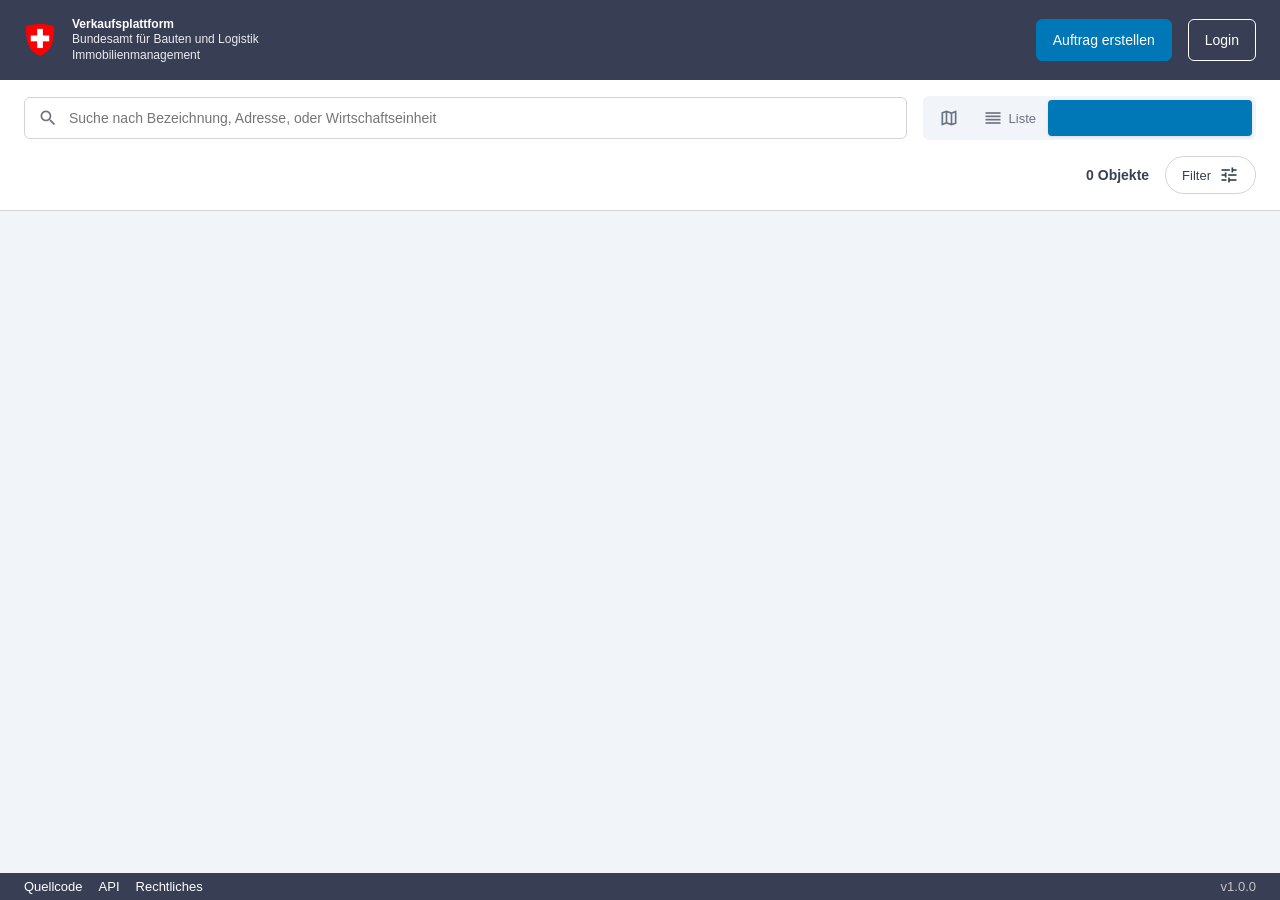
==== commit afcaa37e: "Update" ====
--- a/index.html
+++ b/index.html
@@ -7,3129 +7,14 @@
   <link href="https://fonts.googleapis.com/icon?family=Material+Icons|Material+Icons+Outlined" rel="stylesheet">
   <script src="https://api.mapbox.com/mapbox-gl-js/v3.0.1/mapbox-gl.js"></script>
   <link href="https://api.mapbox.com/mapbox-gl-js/v3.0.1/mapbox-gl.css" rel="stylesheet" />
-  <style>
-    /* --- Design Tokens (Modern Unified Color Scheme) --- */
-    :root {
-      /* Primary Palette - Brand Colors */
-      --primary-900: #383E54;
-      --primary-700: #2D3748;
-      --primary-500: #4A5568;
-      --primary-100: #EDF2F7;
-
-      /* Accent Palette - Unified Teal (Complete Scale) */
-      --accent-700: #005F8A;
-      --accent-600: #0077B6;
-      --accent-500: #0096C7;
-      --accent-400: #00B4D8;
-      --accent-300: #48CAE4;
-      --accent-200: #90E0EF;
-      --accent-100: #CAF0F8;
-      --accent-50: #E0F7FA;
-
-      /* Neutral Palette - Enhanced Contrast Gray Scale
-         Adjusted for better visibility of borders/dividers against white backgrounds */
-      --neutral-900: #111827;
-      --neutral-800: #1F2937;
-      --neutral-700: #374151;
-      --neutral-600: #4B5563;
-      --neutral-500: #6B7280;
-      --neutral-400: #8891A0;
-      --neutral-300: #B0B8C4;
-      --neutral-200: #D1D5DB;
-      --neutral-100: #F1F5F9;
-      --neutral-50: #FFFFFF;
-
-      /* Priority Colors - Semantic Status Indicators
-         Design Decision: Colors map to urgency/attention levels:
-         - High (Red): Critical, requires immediate attention
-         - Medium (Amber): Moderate priority, review soon
-         - Standard (Green): Active/on-track, proceeding normally
-         - Low (Blue): Informational, lower urgency
-         - None (Gray): Inactive, archived, or no priority assigned
-      */
-      --priority-high: #DC2626;
-      --priority-high-bg: #FEE2E2;
-      --priority-high-text: #B91C1C;
-      --priority-high-marker: #DC2626;
-
-      /* Medium Priority - Amber (new tier for moderate urgency) */
-      --priority-medium: #F59E0B;
-      --priority-medium-bg: #FEF3C7;
-      --priority-medium-text: #B45309;
-      --priority-medium-marker: #F59E0B;
-
-      /* Standard/Normal - Green indicates "on track" or "active" status */
-      --priority-normal: #10B981;
-      --priority-normal-bg: #D1FAE5;
-      --priority-normal-text: #047857;
-      --priority-normal-marker: #10B981;
-      /* Semantic alias for clarity */
-      --priority-standard: var(--priority-normal);
-      --priority-standard-bg: var(--priority-normal-bg);
-      --priority-standard-text: var(--priority-normal-text);
-
-      --priority-low: #3B82F6;
-      --priority-low-bg: #DBEAFE;
-      --priority-low-text: #1D4ED8;
-      --priority-low-marker: #3B82F6;
-
-      --priority-none: #9CA3AF;
-      --priority-none-bg: #F3F4F6;
-      --priority-none-text: #6B7280;
-      --priority-none-marker: #9CA3AF;
-
-      --priority-null-bg: #F9FAFB;
-      --priority-null-text: #9CA3AF;
-      --priority-null-border: #E5E7EB;
-      --priority-null-marker: #D1D5DB;
-
-      /* Warning Colors - Caution/Attention States */
-      --warning: #F59E0B;
-      --warning-bg: #FEF3C7;
-      --warning-text: #B45309;
-      --warning-border: #FCD34D;
-
-      /* Semantic Colors */
-      --color-star: #FFC107;
-      --color-star-empty: var(--neutral-300);
-
-      /* Spacing Scale (4px base unit) */
-      --space-1: 4px;
-      --space-2: 8px;
-      --space-3: 12px;
-      --space-4: 16px;
-      --space-5: 20px;
-      --space-6: 24px;
-      --space-8: 32px;
-      --space-9: 36px;
-      --space-10: 40px;
-      --space-12: 48px;
-
-      /* Semantic Spacing Aliases */
-      --spacing-section: var(--space-8);      /* 32px - Major section separation */
-      --spacing-subsection: var(--space-6);   /* 24px - Subsection separation */
-      --spacing-element: var(--space-4);      /* 16px - Element spacing */
-      --spacing-tight: var(--space-2);        /* 8px - Tight spacing */
-      --spacing-micro: var(--space-1);        /* 4px - Micro spacing */
-
-      /* Border Radius */
-      --radius-sm: 4px;
-      --radius-md: 6px;
-      --radius-lg: 8px;
-      --radius-xl: 12px;
-      --radius-full: 9999px;
-
-      /* Typography Scale */
-      --font-size-xs: 12px;
-      --font-size-sm: 13px;
-      --font-size-base: 14px;
-      --font-size-md: 15px;
-      --font-size-lg: 16px;
-      --font-size-xl: 18px;
-      --font-size-2xl: 20px;
-      --font-size-3xl: 24px;
-      --font-size-4xl: 32px;
-
-      /* Font Weights */
-      --font-weight-normal: 400;
-      --font-weight-medium: 500;
-      --font-weight-semibold: 600;
-      --font-weight-bold: 700;
-
-      /* Line Heights */
-      --line-height-tight: 1.25;
-      --line-height-normal: 1.5;
-      --line-height-relaxed: 1.625;
-
-      /* Transitions */
-      --transition-fast: 0.15s ease;
-      --transition-normal: 0.2s ease;
-      --transition-slow: 0.3s ease;
-
-      /* Interactive States */
-      --state-hover-bg: #F7FAFC;
-      --state-active-bg: var(--accent-600);
-      --state-focus-ring: 0 0 0 3px rgba(0, 119, 182, 0.2);
-      --state-focus-ring-accent: 0 0 0 3px rgba(0, 150, 199, 0.3);
-      --state-disabled: #CBD5E0;
-
-      /* Shadows */
-      --shadow-sm: 0 1px 3px rgba(0, 0, 0, 0.1);
-      --shadow-md: 0 2px 8px rgba(0, 0, 0, 0.08);
-      --shadow-lg: 0 4px 16px rgba(0, 0, 0, 0.12);
-      --shadow-xl: 0 8px 32px rgba(0, 0, 0, 0.15);
-
-      /* Overlays */
-      --overlay-bg: rgba(0, 0, 0, 0.5);
-    }
-
-    /* --- Reset & Base --- */
-    *, *::before, *::after { box-sizing: border-box; margin: 0; padding: 0; }
-    html { height: 100%; }
-    body {
-      font-family: -apple-system, BlinkMacSystemFont, 'Segoe UI', Roboto, Oxygen, Ubuntu, sans-serif;
-      background-color: var(--neutral-100); color: var(--neutral-900); line-height: var(--line-height-normal);
-      display: flex; flex-direction: column; min-height: 100%;
-    }
-
-    /* --- Global Focus Styles (Accessibility) --- */
-    :focus {
-      outline: none;
-    }
-    :focus-visible {
-      outline: 2px solid var(--accent-500);
-      outline-offset: 2px;
-    }
-    /* Focus ring for buttons and interactive elements */
-    button:focus-visible,
-    [role="button"]:focus-visible,
-    a:focus-visible {
-      outline: 2px solid var(--accent-500);
-      outline-offset: 2px;
-    }
-    /* Focus ring for form inputs */
-    input:focus-visible,
-    select:focus-visible,
-    textarea:focus-visible {
-      outline: none;
-      border-color: var(--accent-600);
-      box-shadow: var(--state-focus-ring);
-    }
-    /* Skip link for keyboard navigation */
-    .skip-link {
-      position: absolute;
-      top: -40px;
-      left: 0;
-      background: var(--accent-600);
-      color: var(--neutral-50);
-      padding: var(--space-2) var(--space-4);
-      z-index: 9999;
-      transition: top var(--transition-normal);
-    }
-    .skip-link:focus {
-      top: 0;
-    }
-
-    /* --- Header --- */
-    .header {
-      background-color: var(--primary-900); color: var(--neutral-50); padding: 0 var(--space-6);
-      display: flex; align-items: center; justify-content: space-between;
-      height: 64px; flex-shrink: 0;
-    }
-    .header-left { display: flex; align-items: center; gap: var(--space-4); }
-    .logo {
-      width: 32px; height: 32px;
-      display: flex; align-items: center; justify-content: center;
-    }
-    .logo img {
-      width: 100%; height: 100%; object-fit: contain;
-    }
-    .header-title { display: flex; flex-direction: column; line-height: 1.3; }
-    .header-title-main { font-size: 12px; font-weight: 600; }
-    .header-title-sub { font-size: 12px; opacity: 0.9; }
-    .header-right { display: flex; gap: var(--space-4); }
-    .btn {
-      padding: var(--space-2) var(--space-4);
-      border-radius: var(--radius-sm);
-      font-size: var(--font-size-base);
-      font-weight: var(--font-weight-medium);
-      cursor: pointer;
-      border: none;
-      transition: background-color var(--transition-normal), box-shadow var(--transition-normal);
-    }
-    .btn:focus-visible {
-      outline: 2px solid var(--accent-300);
-      outline-offset: 2px;
-    }
-    .btn-primary { background-color: var(--accent-600); color: var(--neutral-50); }
-    .btn-primary:hover { background-color: var(--accent-500); }
-    .btn-outline { background-color: transparent; color: var(--neutral-50); border: 1px solid var(--neutral-50); }
-    .btn-outline:hover { background-color: rgba(255,255,255,0.1); }
-
-    /* --- Search & Filter --- */
-    .search-section { background: var(--neutral-50); padding: var(--space-4) 0; flex-shrink: 0; border-bottom: 1px solid var(--neutral-200); }
-    .search-section-inner { max-width: 1440px; margin: 0 auto; padding: 0 var(--space-6); }
-    .search-row { display: flex; align-items: center; gap: var(--space-4); margin-bottom: var(--space-4); }
-    .search-input-wrapper { flex: 1; position: relative; }
-    .search-input-wrapper .material-icons-outlined {
-      position: absolute; left: 14px; top: 50%; transform: translateY(-50%);
-      color: var(--neutral-500); font-size: 20px;
-    }
-    .search-input {
-      width: 100%; padding: var(--space-3) var(--space-4) var(--space-3) 44px;
-      border: 1px solid var(--neutral-200); border-radius: 6px; font-size: 14px;
-      transition: border-color 0.2s, box-shadow 0.2s;
-    }
-    .search-input:focus { outline: none; border-color: var(--accent-600); box-shadow: var(--state-focus-ring); }
-    .view-toggle { display: flex; background: var(--neutral-100); border-radius: var(--radius-md); padding: var(--space-1); }
-    .view-toggle .material-icons-outlined { font-size: 20px; }
-    .view-btn {
-      padding: var(--space-2) var(--space-3); border: none; background: transparent; cursor: pointer;
-      border-radius: var(--radius-sm); color: var(--neutral-500); display: flex; align-items: center; justify-content: center;
-      transition: background 0.2s, color 0.2s, box-shadow 0.2s;
-    }
-    .view-btn:hover { color: var(--neutral-900); }
-    .view-btn.active { background: var(--accent-600); color: var(--neutral-50); box-shadow: var(--shadow-sm); }
-    .view-btn-label { font-size: 13px; font-weight: 500; margin-left: 6px; }
-
-    /* --- Filter Row & Priority Pills --- */
-    .filter-row { display: flex; align-items: center; justify-content: space-between; flex-wrap: wrap; gap: var(--space-3); }
-    .filter-pills { display: flex; flex-wrap: wrap; gap: var(--space-2); align-items: center; flex: 1; }
-    .filter-pill {
-      padding: var(--space-2) var(--space-4);
-      border: 1px solid var(--neutral-200);
-      border-radius: var(--radius-full);
-      font-size: var(--font-size-sm);
-      background: var(--neutral-50);
-      color: var(--neutral-700);
-      cursor: pointer;
-      transition: all var(--transition-normal);
-      white-space: nowrap;
-      display: inline-flex;
-      align-items: center;
-      gap: var(--space-2);
-    }
-    .filter-pill:hover { border-color: var(--neutral-300); background: var(--neutral-100); }
-    .filter-pill:focus-visible { outline: 2px solid var(--accent-500); outline-offset: 2px; }
-    .filter-pill.active { background: var(--accent-600); border-color: var(--accent-600); color: var(--neutral-50); }
-    .filter-pill .close-icon { display: none; font-size: 16px; margin-left: 2px; margin-right: -4px; }
-    .filter-pill.active .close-icon { display: inline; }
-    .reset-filters {
-      display: none; align-items: center; justify-content: center; padding: var(--space-2);
-      border: none; background: transparent; color: var(--neutral-500); cursor: pointer;
-      border-radius: var(--radius-sm); transition: all var(--transition-normal);
-    }
-    .reset-filters.visible { display: flex; }
-    .reset-filters:hover { background: var(--neutral-100); color: var(--neutral-900); }
-    .filter-right { display: flex; align-items: center; gap: var(--space-4); }
-    .stats-count { font-size: 14px; color: var(--neutral-700); font-weight: 600; }
-    .filter-btn {
-      display: flex;
-      align-items: center;
-      gap: var(--space-2);
-      padding: var(--space-2) var(--space-4);
-      border: 1px solid var(--neutral-200);
-      border-radius: var(--radius-full);
-      background: var(--neutral-50);
-      font-size: var(--font-size-sm);
-      color: var(--neutral-700);
-      cursor: pointer;
-      transition: all var(--transition-normal);
-    }
-    .filter-btn .material-icons-outlined { font-size: 20px; }
-    .filter-btn:hover { border-color: var(--accent-600); color: var(--accent-600); }
-    .filter-btn:focus-visible { outline: 2px solid var(--accent-500); outline-offset: 2px; }
-    .filter-btn.has-filters { border-color: var(--accent-600); color: var(--accent-600); background: var(--accent-100); }
-    .filter-btn.panel-open { border-color: var(--accent-600); color: var(--neutral-50); background: var(--accent-600); }
-    .filter-btn .filter-count {
-      background: var(--accent-600); color: var(--neutral-50); font-size: 11px; font-weight: 600;
-      padding: 2px 6px; border-radius: 10px; margin-left: 2px;
-    }
-
-    /* --- Filter Modal --- */
-    .filter-modal-overlay {
-      position: fixed; top: 0; left: 0; right: 0; bottom: 0;
-      background: var(--overlay-bg); display: flex; align-items: flex-start; justify-content: center;
-      padding: 80px 20px 40px; z-index: 1000; overflow-y: auto;
-      opacity: 0; visibility: hidden; transition: opacity 0.3s, visibility 0.3s;
-    }
-    .filter-modal-overlay.active { opacity: 1; visibility: visible; }
-    .filter-modal {
-      background: var(--neutral-50); border-radius: 12px; width: 100%; max-width: 900px;
-      box-shadow: var(--shadow-xl);
-      transform: translateY(-20px); transition: transform 0.3s;
-    }
-    .filter-modal-overlay.active .filter-modal { transform: translateY(0); }
-    .filter-modal-header {
-      display: flex; align-items: center; justify-content: space-between;
-      padding: var(--space-5) var(--space-6); border-bottom: 1px solid var(--neutral-200);
-    }
-    .filter-modal-header h2 { font-size: 18px; font-weight: 600; color: var(--neutral-900); margin: 0; }
-    .filter-modal-actions { display: flex; align-items: center; gap: var(--space-2); }
-    .filter-reset-btn, .filter-close-btn {
-      width: 36px; height: 36px; border: none; background: var(--neutral-100);
-      border-radius: 50%; cursor: pointer; display: flex; align-items: center; justify-content: center;
-      transition: all 0.2s; color: var(--neutral-500);
-    }
-    .filter-reset-btn:hover, .filter-close-btn:hover { background: var(--neutral-200); color: var(--neutral-900); }
-    .filter-modal-body { padding: var(--space-6); }
-    .filter-columns { display: grid; grid-template-columns: repeat(5, 1fr); gap: var(--space-6); }
-    .filter-column-title { font-size: 14px; font-weight: 600; color: var(--neutral-900); margin-bottom: var(--space-4); }
-    .filter-options { display: flex; flex-direction: column; gap: var(--space-2); }
-    .filter-option {
-      padding: var(--space-3) var(--space-4);
-      border-radius: var(--radius-md);
-      font-size: var(--font-size-sm);
-      background: var(--neutral-100);
-      color: var(--neutral-700);
-      cursor: pointer;
-      transition: all var(--transition-normal);
-      border: 1px solid transparent;
-      display: flex;
-      align-items: center;
-      justify-content: space-between;
-    }
-    .filter-option:hover { background: var(--state-hover-bg); border-color: var(--neutral-200); }
-    .filter-option:focus-visible { outline: 2px solid var(--accent-500); outline-offset: 2px; }
-    .filter-option.selected { background: var(--accent-600); color: var(--neutral-50); border-color: var(--accent-600); }
-    .filter-option .close-icon { display: none; font-size: 16px; opacity: 0.7; }
-    .filter-option.selected .close-icon { display: inline; }
-    .filter-option.selected:hover .close-icon { opacity: 1; }
-
-    @media (max-width: 900px) {
-      .filter-columns { grid-template-columns: repeat(3, 1fr); }
-    }
-    @media (max-width: 640px) {
-      .filter-columns { grid-template-columns: repeat(2, 1fr); }
-      .filter-modal { margin: 10px; max-width: calc(100% - 20px); }
-    }
-
-    /* --- Main Layout --- */
-    .main {
-      max-width: 1440px; margin: 0 auto; padding: var(--space-6);
-      flex: 1; display: flex; flex-direction: column; min-height: 0; width: 100%;
-    }
-
-    /* --- Gallery Grid --- */
-    .grid { display: grid; grid-template-columns: repeat(4, 1fr); gap: var(--space-6); }
-    @media (max-width: 1200px) { .grid { grid-template-columns: repeat(3, 1fr); } }
-    @media (max-width: 900px) { .grid { grid-template-columns: repeat(2, 1fr); } }
-    @media (max-width: 600px) { .grid { grid-template-columns: 1fr; } }
-
-    /* --- Card Style --- */
-    .card {
-      background: var(--neutral-50); border-radius: 8px; overflow: hidden;
-      box-shadow: var(--shadow-md); cursor: pointer;
-      transition: box-shadow 0.2s, transform 0.2s;
-    }
-    .card:hover { box-shadow: var(--shadow-lg); transform: translateY(-2px); }
-    .card-image { position: relative; height: 180px; background-color: var(--neutral-200); background-size: cover; background-position: center; }
-    /* Tag Style Shared */
-    .priority-tag { display: inline-block; padding: var(--space-1) var(--space-3); border-radius: var(--radius-sm); font-size: 12px; font-weight: 500; box-shadow: var(--shadow-sm); }
-    .priority-0 { background-color: var(--priority-high-bg); color: var(--priority-high-text); }
-    .priority-1 { background-color: var(--priority-normal-bg); color: var(--priority-normal-text); }
-    .priority-2 { background-color: var(--priority-low-bg); color: var(--priority-low-text); }
-    .priority-3 { background-color: var(--priority-none-bg); color: var(--priority-none-text); }
-    .priority-null { background-color: var(--priority-null-bg); color: var(--priority-null-text); border: 1px solid var(--priority-null-border); }
-
-    /* Image Tags Container */
-    .image-tags { position: absolute; top: var(--space-3); left: var(--space-3); display: flex; gap: var(--space-2); z-index: 2; }
-    .year-tag { display: inline-block; padding: var(--space-1) var(--space-3); border-radius: var(--radius-sm); font-size: 12px; font-weight: 500; background-color: var(--priority-none-bg); color: var(--priority-none-text); box-shadow: var(--shadow-sm); }
-
-    /* Clickable tag styles */
-    .priority-tag[data-filter], .year-tag[data-filter] { cursor: pointer; transition: transform 0.15s, filter 0.15s; }
-    .priority-tag[data-filter]:hover, .year-tag[data-filter]:hover { transform: scale(1.05); filter: brightness(0.95); }
-
-    .card-badge { position: absolute; top: var(--space-3); left: var(--space-3); }
-    .card-content { padding: var(--space-4); }
-    .card-label { font-size: 15px; font-weight: 600; color: var(--neutral-900); margin-bottom: var(--space-1); }
-    .card-location { font-size: 13px; color: var(--neutral-700); margin-bottom: var(--space-3); padding-bottom: var(--space-3); border-bottom: 1px solid var(--neutral-200); }
-    .card-price { font-size: 15px; font-weight: 600; color: var(--neutral-900); margin-bottom: var(--space-1); }
-    .card-price-sqm { font-size: 12px; color: var(--neutral-500); margin-bottom: var(--space-3); padding-bottom: var(--space-3); border-bottom: 1px solid var(--neutral-200); }
-    .card-details { display: grid; grid-template-columns: 1fr 1fr; gap: var(--space-2); font-size: 13px; margin-bottom: var(--space-4); }
-    .card-detail-label { color: var(--neutral-700); font-weight: 500; }
-    .card-detail-value { color: var(--neutral-900); font-weight: 500; }
-    .card-milestone { padding-top: 0px; }
-    .milestone-bar { height: 6px; background: var(--neutral-200); border-radius: 3px; overflow: hidden; margin-bottom: var(--space-2); }
-    .milestone-progress { height: 100%; background: linear-gradient(90deg, var(--accent-600), var(--accent-500)); border-radius: 3px; transition: width 0.3s; }
-    .milestone-text { font-size: 13px; color: var(--neutral-700); font-weight: 500; }
-
-    /* --- List View --- */
-    .view-container { display: none; }
-    .view-container.active { display: block; }
-    .stats-boxes { display: grid; grid-template-columns: repeat(5, 1fr); gap: var(--space-4); margin-bottom: var(--space-6); }
-    .stats-box { background: var(--neutral-50); border-radius: var(--radius-lg); padding: var(--space-5); text-align: center; box-shadow: var(--shadow-md); }
-    .stats-box-value { font-size: 32px; font-weight: 600; color: var(--neutral-900); margin-bottom: var(--space-1); }
-    .stats-box-label { font-size: 13px; color: var(--neutral-500); }
-    .stats-box-download { display: flex; flex-direction: column; align-items: center; justify-content: center; cursor: pointer; transition: background-color 0.2s; }
-    .stats-box-download:hover { background-color: var(--neutral-100); }
-    .stats-box-download .material-icons-outlined { font-size: 32px; color: var(--neutral-500); margin-bottom: var(--space-1); }
-    .list-table-container { background: var(--neutral-50); border-radius: var(--radius-lg); overflow: hidden; box-shadow: var(--shadow-md); }
-    .list-table { width: 100%; border-collapse: collapse; }
-    .list-table th { background: var(--neutral-100); padding: var(--space-4); text-align: left; font-size: 13px; font-weight: 600; color: var(--neutral-700); border-bottom: 1px solid var(--neutral-200); }
-    .list-table td { padding: var(--space-4); font-size: 14px; color: var(--neutral-900); border-bottom: 1px solid var(--neutral-200); vertical-align: middle; }
-    .list-table tbody tr:hover { background-color: var(--neutral-100); cursor: pointer; }
-    .object-cell { display: flex; align-items: center; gap: var(--space-3); }
-    .object-icon { color: var(--neutral-500); font-size: 20px; }
-    .milestone-text-small { font-size: 12px; color: var(--neutral-500); }
-
-    /* --- MAP VIEW & SIDEBAR FIXES --- */
-    .map-container {
-        display: none; width: 100%;
-        flex: 1; min-height: 0;
-        background: var(--neutral-50); border-radius: 8px; overflow: hidden;
-        box-shadow: var(--shadow-md);
-    }
-    .map-container.active { display: grid; grid-template-columns: 320px 1fr; grid-template-rows: 1fr; max-height: 1200px; }
-
-    .map-sidebar {
-        width: 100%; height: 100%;
-        background: var(--neutral-50); overflow-y: auto;
-        border-right: 1px solid var(--neutral-200);
-        scrollbar-width: thin;
-    }
-
-    /* Sidebar Item Fixes */
-    .map-sidebar-item {
-        padding: var(--space-4);
-        border-bottom: 1px solid var(--neutral-200);
-        cursor: pointer;
-        transition: background-color 0.2s;
-        display: flex;
-        flex-direction: column; /* Stack: Image top, Text bottom */
-        gap: var(--space-3);
-    }
-    .map-sidebar-item:hover { background-color: var(--neutral-100); }
-    .map-sidebar-item.active { background-color: var(--accent-100); padding-left: var(--space-3); border-left: 3px solid var(--accent-600); } /* Highlight style */
-
-    .map-sidebar-image {
-        position: relative;
-        width: 100%;
-        height: 160px; /* Fixed Height für Bild */
-        background-color: var(--neutral-200);
-        background-size: cover;
-        background-position: center;
-        border-radius: 6px;
-        overflow: hidden;
-    }
-    /* Tags im Bild oben links */
-    .map-sidebar-image .image-tags {
-        top: 10px;
-        left: 10px;
-    }
-
-    .map-sidebar-content { display: flex; flex-direction: column; gap: var(--space-1); }
-    .map-sidebar-title { font-size: 15px; font-weight: 600; color: var(--neutral-900); line-height: 1.3; }
-    .map-sidebar-price { font-size: 14px; font-weight: 600; color: var(--accent-600); margin-top: var(--space-1); }
-
-    .map-area { position: relative; width: 100%; height: 100%; background-color: var(--neutral-200); overflow: hidden; }
-    #map { position: absolute; top: 0; left: 0; right: 0; bottom: 0; width: 100%; height: 100%; }
-
-    /* Map Markers */
-    .marker {
-        width: 30px; height: 30px; border-radius: 50%; cursor: pointer;
-        display: flex; align-items: center; justify-content: center;
-        border: 2px solid var(--neutral-50);
-        /* Enhanced shadow for visibility on satellite/terrain maps */
-        box-shadow:
-          0 2px 6px rgba(0,0,0,0.4),
-          0 0 0 1px rgba(255,255,255,0.3),
-          0 4px 12px rgba(0,0,0,0.25);
-    }
-    .marker-0 { background-color: var(--priority-high-marker); }
-    .marker-1 { background-color: var(--priority-normal-marker); }
-    .marker-2 { background-color: var(--priority-low-marker); }
-    .marker-3 { background-color: var(--priority-none-marker); }
-    .marker-null { background-color: var(--priority-null-marker); }
-    .marker .material-icons-outlined { color: var(--neutral-50); font-size: 16px; }
-    .marker.selected {
-        border: 3px solid var(--accent-600);
-        transform: scale(1.15);
-        z-index: 10;
-        box-shadow:
-          0 2px 6px rgba(0,0,0,0.4),
-          0 0 0 2px rgba(0, 119, 182, 0.5),
-          0 4px 16px rgba(0,0,0,0.3);
-    }
-
-    .mapboxgl-popup-content { padding: 0; border-radius: 8px; overflow: hidden; min-width: 250px; }
-    .popup-image { height: 120px; background-size: cover; background-position: center; }
-    .popup-content { padding: var(--space-3); }
-    .popup-title { font-weight: 600; margin-bottom: var(--space-1); }
-    .popup-link { display: block; text-align: center; padding: var(--space-2) var(--space-3); background: var(--primary-900); color: var(--neutral-50); text-decoration: none; border-radius: var(--radius-sm); margin-top: var(--space-2); cursor: pointer; }
-
-    /* Responsive */
-    @media (max-width: 900px) { .stats-boxes { grid-template-columns: repeat(3, 1fr); } }
-    @media (max-width: 768px) {
-        .map-container.active { display: flex; flex-direction: column; height: auto; }
-        .map-sidebar { width: 100%; max-height: 250px; border-right: none; border-bottom: 1px solid var(--neutral-200); }
-        .map-area { height: 400px; width: 100%; }
-        .map-sidebar-image { height: 120px; } /* Kleineres Bild auf Mobile */
-    }
-    @media (max-width: 640px) {
-        .header { padding: 12px 16px; height: auto; flex-wrap: wrap; gap: 12px; }
-        .search-row, .filter-row { flex-direction: column; align-items: stretch; }
-        .grid { grid-template-columns: 1fr; }
-    }
-
-    /* --- Footer --- */
-    .footer {
-      background-color: var(--primary-900);
-      color: var(--neutral-50);
-      padding: var(--space-1) var(--space-6);
-      display: flex;
-      align-items: center;
-      justify-content: left;
-      gap: var(--space-8);
-      flex-shrink: 0;
-    }
-    .footer-link {
-      color: var(--neutral-50);
-      text-decoration: none;
-      font-size: 14px;
-      transition: opacity 0.2s;
-    }
-    .footer-link:hover {
-      opacity: 0.8;
-    }
-
-    /* --- Detail Page --- */
-    .detail-view {
-      display: none;
-      flex-direction: column;
-      flex: 1;
-    }
-    .detail-view.active {
-      display: flex;
-    }
-    .detail-header {
-      background: var(--neutral-50);
-      border-bottom: 1px solid var(--neutral-200);
-      padding: var(--space-4) var(--space-6);
-    }
-    .detail-header-inner {
-      max-width: 1440px;
-      width: calc(100% - 48px);
-      margin: 0 auto;
-      display: flex;
-      align-items: center;
-      justify-content: space-between;
-    }
-    .detail-header-actions {
-      display: flex;
-      align-items: center;
-      gap: var(--space-3);
-    }
-    .detail-back-btn {
-      display: flex;
-      align-items: center;
-      gap: var(--space-2);
-      background: var(--neutral-100);
-      border: 1px solid var(--neutral-200);
-      padding: var(--space-3) var(--space-5);
-      border-radius: var(--radius-md);
-      cursor: pointer;
-      font-size: 14px;
-      line-height: 1;
-      color: var(--neutral-700);
-      transition: all 0.2s;
-    }
-    .detail-back-btn .material-icons-outlined {
-      font-size: 18px;
-    }
-    .detail-back-btn:hover {
-      background: var(--neutral-200);
-      color: var(--neutral-900);
-    }
-    .detail-breadcrumb {
-      font-size: 14px;
-      color: var(--neutral-500);
-    }
-
-    .detail-content {
-      max-width: 1440px;
-      margin: var(--space-6) auto;
-      padding: var(--space-6);
-      width: calc(100% - 48px);
-      background: var(--neutral-50);
-      border-radius: 12px;
-      box-shadow: var(--shadow-lg);
-    }
-
-    /* Hero Section with Gallery */
-    .detail-hero {
-      display: flex;
-      flex-direction: column;
-      gap: var(--space-6);
-      margin-bottom: var(--space-8);
-    }
-    .detail-gallery {
-      display: grid;
-      grid-template-columns: 1.5fr 1fr 1fr;
-      grid-template-rows: 1fr 1fr;
-      gap: var(--space-3);
-      height: 420px;
-      width: 100%;
-    }
-    .detail-main-image {
-      grid-row: 1 / 3;
-      grid-column: 1;
-      border-radius: 8px;
-      background-size: cover;
-      background-position: center;
-      position: relative;
-      border: none;
-      outline: none;
-      box-shadow: none;
-    }
-    .detail-main-image .image-tags {
-      top: var(--space-4);
-      left: var(--space-4);
-    }
-    .detail-thumb {
-      border-radius: 8px;
-      background-size: cover;
-      background-position: center;
-      position: relative;
-      display: flex;
-      align-items: center;
-      justify-content: center;
-    }
-    .detail-thumb-overlay {
-      position: absolute;
-      inset: 0;
-      background: rgba(0, 119, 182, 0.85);
-      border-radius: 8px;
-      display: flex;
-      flex-direction: column;
-      align-items: center;
-      justify-content: center;
-      color: var(--neutral-50);
-      font-size: 13px;
-      text-align: center;
-      padding: var(--space-3);
-      cursor: pointer;
-      z-index: 2;
-    }
-    .detail-thumb-overlay:hover {
-      background: rgba(0, 119, 182, 0.95);
-    }
-
-    /* Info Row - 3 columns: Title | Price | Status */
-    .detail-info {
-      display: grid;
-      grid-template-columns: 1.3fr 1.1fr 1fr;
-      gap: var(--space-8);
-      padding: var(--space-6) 0;
-    }
-    .detail-info-section {
-      padding: 0;
-    }
-
-    /* Title Section */
-    .detail-title-section h1 {
-      font-size: 22px;
-      font-weight: 600;
-      color: var(--neutral-900);
-      margin-bottom: var(--space-1);
-    }
-    .detail-areas {
-      display: flex;
-      gap: var(--space-6);
-      margin-top: var(--space-4);
-    }
-    .detail-area {
-      display: flex;
-      flex-direction: column;
-      gap: 2px;
-    }
-    .detail-area-icon {
-      display: none;
-    }
-    .detail-area-value {
-      font-size: 16px;
-      font-weight: 600;
-      color: var(--neutral-900);
-    }
-    .detail-area-label {
-      color: var(--neutral-500);
-      font-size: 13px;
-    }
-    .detail-pdf-btn {
-      display: flex;
-      align-items: center;
-      gap: var(--space-2);
-      padding: var(--space-3) var(--space-5);
-      background: var(--accent-600);
-      color: var(--neutral-50);
-      border: 1px solid var(--accent-600);
-      border-radius: var(--radius-md);
-      font-size: 14px;
-      line-height: 1;
-      cursor: pointer;
-      transition: all 0.2s;
-    }
-    .detail-pdf-btn:hover {
-      background: var(--accent-500);
-      border-color: var(--accent-500);
-    }
-
-    .detail-price-cards {
-      display: flex;
-      gap: var(--space-6);
-      margin-top: var(--space-4);
-    }
-    .detail-price-card {
-      display: flex;
-      flex-direction: column;
-      gap: 2px;
-    }
-    .detail-price-card-value {
-      font-size: 16px;
-      font-weight: 600;
-      color: var(--neutral-900);
-    }
-    .detail-price-card-label {
-      font-size: 13px;
-      color: var(--neutral-500);
-    }
-
-    /* Tabs */
-    .detail-tabs {
-      display: flex;
-      gap: 0;
-      border-bottom: 1px solid var(--neutral-200);
-      margin-bottom: var(--space-6);
-      margin-top: var(--space-2);
-    }
-    .detail-tab {
-      padding: var(--space-4) var(--space-6);
-      font-size: 14px;
-      font-weight: 500;
-      color: var(--neutral-500);
-      background: none;
-      border: none;
-      cursor: pointer;
-      position: relative;
-      transition: color 0.2s;
-    }
-    .detail-tab:hover:not(.disabled) {
-      color: var(--neutral-700);
-    }
-    .detail-tab.active {
-      color: var(--accent-600);
-    }
-    .detail-tab.active::after {
-      content: '';
-      position: absolute;
-      bottom: -1px;
-      left: 0;
-      right: 0;
-      height: 2px;
-      background: var(--accent-600);
-    }
-    .detail-tab.disabled {
-      color: var(--neutral-300);
-      cursor: not-allowed;
-    }
-
-    /* Tab Content */
-    .detail-tab-content {
-      padding: 0;
-    }
-    .detail-data-section {
-      display: grid;
-      grid-template-columns: 1fr 1fr;
-      gap: var(--space-12);
-    }
-    .detail-data-column {
-      display: flex;
-      flex-direction: column;
-    }
-    .detail-data-grid {
-      display: grid;
-      grid-template-columns: 1fr 1fr;
-      gap: var(--space-4) var(--space-8);
-    }
-    .detail-data-item {
-      padding-bottom: var(--space-3);
-    }
-    .detail-data-value {
-      font-size: 16px;
-      color: var(--neutral-900);
-      font-weight: 600;
-      line-height: 2;
-    }
-    .detail-data-label {
-      font-size: 14px;
-      color: var(--neutral-500);
-    }
-
-    /* Switzerland Map */
-    .detail-map-container {
-      background: var(--neutral-50);
-      border-radius: var(--radius-lg);
-      padding: var(--space-5);
-      display: flex;
-      flex-direction: column;
-      align-self: start;
-      width: 100%;
-    }
-    .detail-map-svg {
-      width: 100%;
-    }
-    .detail-map-svg svg {
-      width: 100%;
-      height: auto;
-    }
-    /* Cantons (layer6) - outline only, dark stroke */
-    .detail-map-svg svg #layer6 path {
-      fill: var(--accent-100) !important;
-      stroke: var(--primary-900) !important;
-      stroke-width: 1.5px !important;
-    }
-    .detail-map-svg svg #layer6 path.highlighted {
-      fill: var(--accent-600) !important;
-    }
-    /* Rivers (layer4) - hidden */
-    .detail-map-svg svg #layer4 {
-      display: none !important;
-    }
-    /* Lakes (layer3) - hidden */
-    .detail-map-svg svg #layer3 {
-      display: none !important;
-    }
-    /* Border (layer2) - dark outline */
-    .detail-map-svg svg #layer2 path {
-      fill: transparent !important;
-      stroke: var(--primary-900) !important;
-      stroke-width: 2px !important;
-    }
-
-    /* External Links */
-    .detail-links {
-      margin-top: var(--space-8);
-    }
-    .detail-links-title {
-      font-size: 12px;
-      color: var(--neutral-500);
-      margin-bottom: var(--space-3);
-    }
-    .detail-link {
-      display: inline-flex;
-      align-items: center;
-      gap: var(--space-2);
-      color: var(--accent-600);
-      text-decoration: none;
-      font-size: 14px;
-      margin-right: var(--space-6);
-      margin-bottom: var(--space-2);
-    }
-    .detail-link:hover {
-      text-decoration: underline;
-    }
-    .detail-link .material-icons-outlined {
-      font-size: 16px;
-    }
-
-    /* Section Separator */
-    .detail-section-separator {
-      border-top: 1px solid var(--neutral-200);
-      margin: 40px 0;
-    }
-
-    /* Angaben zum Objekt Section */
-    .detail-object-section {
-      display: grid;
-      grid-template-columns: 1fr 1fr;
-      gap: 48px;
-    }
-    .detail-object-left {
-      display: grid;
-      grid-template-columns: 1fr 1fr;
-      gap: 16px 48px;
-      align-content: start;
-    }
-    .detail-object-right {
-      display: flex;
-      flex-direction: column;
-      gap: 20px;
-    }
-    .detail-geo-map {
-      width: 100%;
-      min-height: 400px;
-      border-radius: 8px;
-      overflow: hidden;
-      border: 1px solid var(--neutral-200);
-    }
-    .detail-geo-map iframe {
-      width: 100%;
-      height: 100%;
-      border: none;
-    }
-    .detail-geo-info {
-      display: flex;
-      align-items: center;
-      gap: 12px;
-      font-size: 14px;
-    }
-    .detail-geo-coords {
-      color: var(--neutral-700);
-    }
-    .detail-geo-address {
-      color: var(--neutral-500);
-    }
-    .detail-route-link {
-      color: var(--accent-600);
-      text-decoration: none;
-      display: flex;
-      align-items: center;
-      gap: 4px;
-      font-size: 14px;
-    }
-    .detail-route-link:hover {
-      text-decoration: underline;
-    }
-
-    /* Marktwert & Lage Container */
-    .detail-value-location {
-      display: grid;
-      grid-template-columns: 1fr 1fr;
-      gap: 48px;
-    }
-
-    /* Marktwert Section */
-    .detail-value-section h2 {
-      font-size: 18px;
-      font-weight: 600;
-      margin-bottom: 24px;
-      color: var(--neutral-900);
-    }
-    .detail-value-chart {
-      padding: 20px 0;
-    }
-    .detail-value-main {
-      font-size: 24px;
-      font-weight: 700;
-      color: var(--neutral-900);
-      text-align: center;
-      margin-bottom: 24px;
-    }
-    .detail-value-bar-container {
-      position: relative;
-      margin: 0 auto;
-      max-width: 400px;
-    }
-    .detail-value-labels {
-      display: flex;
-      justify-content: space-between;
-      margin-bottom: 8px;
-    }
-    .detail-value-labels span {
-      font-size: 14px;
-      color: var(--neutral-500);
-    }
-    .detail-value-bar {
-      height: 16px;
-      background: linear-gradient(to right, var(--accent-100) 0%, var(--accent-500) 50%, var(--accent-700) 100%);
-      border-radius: var(--radius-lg);
-      position: relative;
-    }
-    .detail-value-marker {
-      position: absolute;
-      top: -4px;
-      width: 4px;
-      height: 24px;
-      background: var(--neutral-900);
-      transform: translateX(-50%);
-    }
-    .detail-value-scale {
-      display: flex;
-      justify-content: space-between;
-      margin-top: 8px;
-    }
-    .detail-value-scale span {
-      font-size: 12px;
-      color: var(--neutral-500);
-    }
-
-    /* Lage Section */
-    .detail-location-section h2 {
-      font-size: 18px;
-      font-weight: 600;
-      margin-bottom: 24px;
-      color: var(--neutral-900);
-    }
-    .detail-location-grid {
-      display: flex;
-      flex-direction: column;
-      gap: 16px;
-      max-width: 500px;
-    }
-    .detail-location-item {
-      display: grid;
-      grid-template-columns: 180px 40px 1fr;
-      align-items: center;
-      gap: 12px;
-    }
-    .detail-location-label {
-      font-size: 14px;
-      color: var(--neutral-700);
-    }
-    .detail-location-value {
-      font-size: 14px;
-      color: var(--neutral-500);
-      text-align: center;
-    }
-    .detail-location-bar-wrapper {
-      display: flex;
-      align-items: center;
-      gap: 2px;
-    }
-    .detail-location-bar {
-      height: 8px;
-      background: var(--neutral-200);
-      border-radius: 4px;
-      overflow: hidden;
-      flex: 1;
-    }
-    .detail-location-bar-fill {
-      height: 100%;
-      background: var(--accent-600);
-      border-radius: 4px;
-    }
-    .detail-location-stars {
-      display: flex;
-      gap: 4px;
-    }
-    .detail-location-star {
-      color: var(--neutral-300);
-      font-size: 18px;
-    }
-    .detail-location-star.filled {
-      color: var(--color-star);
-    }
-
-    @media (max-width: 1200px) {
-      .detail-object-section,
-      .detail-value-location {
-        grid-template-columns: 1fr;
-      }
-      .detail-object-right {
-        max-width: 500px;
-      }
-    }
-    @media (max-width: 768px) {
-      .detail-object-left {
-        grid-template-columns: 1fr;
-      }
-      .detail-location-item {
-        grid-template-columns: 1fr;
-        gap: 4px;
-      }
-      .detail-location-value {
-        text-align: left;
-      }
-    }
-
-    /* Hide list/search when detail view is active */
-    body.detail-active .search-section,
-    body.detail-active .main {
-      display: none;
-    }
-
-    @media (max-width: 1200px) {
-      .detail-data-section {
-        grid-template-columns: 1fr;
-      }
-      .detail-map-container {
-        max-width: 500px;
-      }
-    }
-    @media (max-width: 1100px) {
-      .detail-info {
-        grid-template-columns: 1fr;
-        gap: 16px;
-      }
-      .detail-info-section:not(:last-child) {
-        border-right: none;
-        border-bottom: 1px solid var(--neutral-200);
-        padding-right: 0;
-        padding-bottom: 16px;
-      }
-    }
-    @media (max-width: 900px) {
-      .detail-gallery {
-        grid-template-columns: 1fr 1fr;
-        height: 300px;
-      }
-      .detail-main-image {
-        grid-column: 1 / 3;
-        grid-row: auto;
-      }
-    }
-    @media (max-width: 640px) {
-      .detail-gallery {
-        grid-template-columns: 1fr;
-        height: auto;
-      }
-      .detail-main-image {
-        grid-column: auto;
-        min-height: 200px;
-      }
-      .detail-thumb {
-        min-height: 100px;
-      }
-      .detail-data-grid {
-        grid-template-columns: 1fr;
-      }
-    }
-
-    /* --- Image Carousel --- */
-    .carousel-overlay {
-      position: fixed;
-      top: 0;
-      left: 0;
-      right: 0;
-      bottom: 0;
-      background: rgba(0, 0, 0, 0.95);
-      z-index: 2000;
-      display: flex;
-      flex-direction: column;
-      opacity: 0;
-      visibility: hidden;
-      transition: opacity 0.3s, visibility 0.3s;
-    }
-    .carousel-overlay.active {
-      opacity: 1;
-      visibility: visible;
-    }
-    .carousel-header {
-      display: flex;
-      justify-content: space-between;
-      align-items: center;
-      padding: 16px 24px;
-      color: var(--neutral-50);
-    }
-    .carousel-counter {
-      font-size: 14px;
-      font-weight: 500;
-    }
-    .carousel-close-btn {
-      width: 40px;
-      height: 40px;
-      border: none;
-      background: rgba(255, 255, 255, 0.1);
-      border-radius: 50%;
-      cursor: pointer;
-      display: flex;
-      align-items: center;
-      justify-content: center;
-      color: var(--neutral-50);
-      transition: background 0.2s;
-    }
-    .carousel-close-btn:hover {
-      background: rgba(255, 255, 255, 0.2);
-    }
-    .carousel-main {
-      flex: 1;
-      display: flex;
-      align-items: center;
-      justify-content: center;
-      position: relative;
-      min-height: 0;
-      padding: 0 80px;
-    }
-    .carousel-image-container {
-      max-width: 100%;
-      max-height: 100%;
-      display: flex;
-      align-items: center;
-      justify-content: center;
-    }
-    .carousel-image {
-      max-width: 100%;
-      max-height: calc(100vh - 200px);
-      object-fit: contain;
-      border-radius: 4px;
-    }
-    .carousel-nav-btn {
-      position: absolute;
-      top: 50%;
-      transform: translateY(-50%);
-      width: 48px;
-      height: 48px;
-      border: none;
-      background: rgba(255, 255, 255, 0.1);
-      border-radius: 50%;
-      cursor: pointer;
-      display: flex;
-      align-items: center;
-      justify-content: center;
-      color: var(--neutral-50);
-      transition: background 0.2s;
-      z-index: 10;
-    }
-    .carousel-nav-btn:hover {
-      background: rgba(255, 255, 255, 0.25);
-    }
-    .carousel-nav-btn:disabled {
-      opacity: 0.3;
-      cursor: not-allowed;
-    }
-    .carousel-nav-btn.prev {
-      left: 16px;
-    }
-    .carousel-nav-btn.next {
-      right: 16px;
-    }
-    .carousel-thumbnails {
-      display: flex;
-      justify-content: center;
-      gap: 8px;
-      padding: 16px 24px 24px;
-      overflow-x: auto;
-    }
-    .carousel-thumb {
-      width: 64px;
-      height: 48px;
-      border-radius: 4px;
-      background-size: cover;
-      background-position: center;
-      cursor: pointer;
-      opacity: 0.5;
-      transition: opacity 0.2s, box-shadow 0.2s;
-      flex-shrink: 0;
-      border: 2px solid transparent;
-    }
-    .carousel-thumb:hover {
-      opacity: 0.8;
-    }
-    .carousel-thumb.active {
-      opacity: 1;
-      border-color: var(--accent-500);
-      box-shadow: 0 0 0 2px rgba(0, 150, 199, 0.3);
-    }
-
-    /* Clickable gallery images - zoom effect via pseudo-element */
-    .detail-main-image.clickable,
-    .detail-thumb.clickable {
-      cursor: pointer;
-      overflow: hidden;
-    }
-    .detail-main-image.clickable::before,
-    .detail-thumb.clickable::before {
-      content: '';
-      position: absolute;
-      top: 0;
-      left: 0;
-      right: 0;
-      bottom: 0;
-      background: inherit;
-      border-radius: inherit;
-      z-index: 1;
-      transition: transform 0.3s ease;
-    }
-    .detail-main-image.clickable:hover::before,
-    .detail-thumb.clickable:hover::before {
-      transform: scale(1.05);
-    }
-
-    /* Carousel responsive */
-    @media (max-width: 768px) {
-      .carousel-main {
-        padding: 0 16px;
-      }
-      .carousel-nav-btn {
-        width: 40px;
-        height: 40px;
-      }
-      .carousel-nav-btn.prev {
-        left: 8px;
-      }
-      .carousel-nav-btn.next {
-        right: 8px;
-      }
-      .carousel-thumb {
-        width: 48px;
-        height: 36px;
-      }
-    }
-
-    /* --- Tab Content Visibility --- */
-    .tab-content-uebersicht,
-    .tab-content-dokumente {
-      display: none;
-    }
-    .tab-content-uebersicht.active,
-    .tab-content-dokumente.active {
-      display: block;
-    }
-
-    /* --- Shared Tab Container Styles --- */
-    .tab-container { padding: 0; }
-    .tab-header {
-      display: flex;
-      align-items: center;
-      justify-content: space-between;
-      padding: 0 0 16px 0;
-    }
-    .tab-title {
-      font-size: 18px;
-      font-weight: 600;
-      color: var(--neutral-900);
-      margin: 0;
-    }
-    .tab-toolbar {
-      display: flex;
-      align-items: center;
-      justify-content: space-between;
-      padding: 0 0 16px 0;
-      gap: 16px;
-    }
-    .tab-search {
-      display: flex;
-      align-items: center;
-      gap: 8px;
-      background: white;
-      border: 1px solid var(--neutral-300);
-      border-radius: 6px;
-      padding: 8px 12px;
-      min-width: 240px;
-    }
-    .tab-search .material-icons-outlined {
-      color: var(--neutral-400);
-      font-size: 20px;
-    }
-    .tab-search input {
-      border: none;
-      outline: none;
-      font-size: 14px;
-      color: var(--neutral-700);
-      background: transparent;
-      width: 100%;
-    }
-    .tab-search input::placeholder { color: var(--neutral-400); }
-    .tab-actions {
-      display: flex;
-      align-items: center;
-      gap: 8px;
-    }
-
-    /* --- Shared Table Action Button Styles --- */
-    .table-action-btn {
-      display: flex;
-      align-items: center;
-      gap: 6px;
-      padding: 8px 14px;
-      border: none;
-      background: transparent;
-      color: var(--neutral-400);
-      font-size: 14px;
-      font-weight: 500;
-      border-radius: 6px;
-      cursor: not-allowed;
-      transition: all 0.2s;
-    }
-    .table-action-btn .material-icons-outlined { font-size: 18px; }
-    .table-action-btn.active {
-      color: var(--neutral-600);
-      cursor: pointer;
-    }
-    .table-action-btn.active:hover {
-      background: var(--neutral-100);
-      color: var(--neutral-900);
-    }
-    .table-btn-outline {
-      display: flex;
-      align-items: center;
-      gap: 6px;
-      padding: 8px 14px;
-      border: 1px solid var(--neutral-300);
-      background: transparent;
-      color: var(--neutral-700);
-      font-size: 14px;
-      font-weight: 500;
-      border-radius: 6px;
-      cursor: pointer;
-      transition: all 0.2s;
-    }
-    .table-btn-outline:hover {
-      background: var(--neutral-100);
-      border-color: var(--neutral-400);
-    }
-    .table-btn-outline .material-icons-outlined { font-size: 18px; }
-
-    /* --- Shared Data Table Styles --- */
-    .data-table {
-      width: 100%;
-      border-collapse: collapse;
-    }
-    .data-table th,
-    .data-table td {
-      padding: 14px 16px;
-      text-align: left;
-      border-bottom: 1px solid var(--neutral-200);
-    }
-    .data-table th {
-      font-size: 13px;
-      font-weight: 600;
-      color: var(--neutral-700);
-      background: var(--neutral-100);
-      white-space: nowrap;
-    }
-    .data-table td {
-      font-size: 14px;
-      color: var(--neutral-900);
-    }
-    .data-table tbody tr:hover td { background: var(--neutral-100); }
-    .data-table tbody tr.selected td { background: var(--accent-50); }
-    .data-table th.sortable {
-      cursor: pointer;
-      user-select: none;
-    }
-    .data-table th.sortable:hover { color: var(--neutral-900); }
-    .data-table th .sort-icon {
-      font-size: 16px;
-      vertical-align: middle;
-      margin-left: 2px;
-      opacity: 0.5;
-    }
-    .data-table th.sortable:hover .sort-icon { opacity: 1; }
-    .data-table-checkbox { width: 48px; }
-    .data-table-checkbox input[type="checkbox"] {
-      width: 18px;
-      height: 18px;
-      cursor: pointer;
-      accent-color: var(--accent-600);
-    }
-
-    /* --- Shared Empty State --- */
-    .tab-empty {
-      text-align: center;
-      padding: 48px 24px;
-      color: var(--neutral-500);
-    }
-    .tab-empty .material-icons-outlined {
-      font-size: 48px;
-      color: var(--neutral-300);
-      margin-bottom: 16px;
-    }
-
-    /* --- Documents Tab Specific --- */
-    .doc-title a {
-      color: var(--neutral-900);
-      text-decoration: none;
-      transition: color 0.2s;
-    }
-    .doc-title a:hover {
-      color: var(--accent-600);
-      text-decoration: underline;
-    }
-
-    /* --- Events Tab Specific --- */
-    .tab-content-ereignisse { display: none; }
-    .tab-content-ereignisse.active { display: block; }
-
-    /* --- Meilensteine Tab Specific --- */
-    .tab-content-meilensteine { display: none; }
-    .tab-content-meilensteine.active { display: block; }
-
-    .milestone-list {
-      display: flex;
-      flex-direction: column;
-    }
-
-    .milestone-item {
-      display: flex;
-      align-items: flex-start;
-      padding: var(--space-6) 0;
-      border-bottom: 1px solid var(--neutral-200);
-    }
-
-    .milestone-item:last-child {
-      border-bottom: none;
-    }
-
-    .milestone-content {
-      flex: 1;
-      min-width: 0;
-    }
-
-    .milestone-title {
-      font-size: 15px;
-      font-weight: 600;
-      color: var(--neutral-900);
-      margin-bottom: var(--space-2);
-    }
-
-    .milestone-status {
-      display: flex;
-      align-items: center;
-      gap: var(--space-2);
-      margin-bottom: var(--space-3);
-    }
-
-    .milestone-status-icon {
-      font-size: 20px;
-    }
-
-    .milestone-status-icon.completed {
-      color: var(--priority-normal);
-    }
-
-    .milestone-status-icon.pending {
-      color: var(--neutral-300);
-    }
-
-    .milestone-status-text {
-      font-size: 14px;
-      color: var(--neutral-600);
-    }
-
-    .milestone-responsibility {
-      display: inline-block;
-      padding: var(--space-1) var(--space-3);
-      border: 1px solid var(--neutral-300);
-      border-radius: var(--radius-full);
-      font-size: 12px;
-      color: var(--neutral-600);
-      background: var(--neutral-50);
-    }
-
-    .milestone-action {
-      flex-shrink: 0;
-      margin-left: var(--space-6);
-    }
-
-    .milestone-btn {
-      padding: var(--space-2) var(--space-5);
-      border-radius: var(--radius-md);
-      font-size: 14px;
-      font-weight: 500;
-      cursor: pointer;
-      transition: background-color 0.2s, border-color 0.2s;
-    }
-
-    .milestone-btn-complete {
-      background: var(--accent-600);
-      color: var(--neutral-50);
-      border: 1px solid var(--accent-600);
-    }
-
-    .milestone-btn-complete:hover {
-      background: var(--accent-500);
-      border-color: var(--accent-500);
-    }
-
-    .milestone-btn-completed {
-      background: var(--neutral-50);
-      color: var(--neutral-500);
-      border: 1px solid var(--neutral-300);
-      cursor: default;
-    }
-
-    .milestone-btn-pending {
-      background: var(--neutral-100);
-      color: var(--neutral-400);
-      border: 1px solid var(--neutral-200);
-      cursor: not-allowed;
-    }
-
-    /* --- Upload Dialog Overlay --- */
-    .upload-dialog-overlay {
-      position: fixed;
-      top: 0;
-      left: 0;
-      right: 0;
-      bottom: 0;
-      background: rgba(0, 0, 0, 0.5);
-      z-index: 2000;
-      display: flex;
-      align-items: center;
-      justify-content: center;
-      opacity: 0;
-      visibility: hidden;
-      transition: opacity 0.3s, visibility 0.3s;
-    }
-    .upload-dialog-overlay.active {
-      opacity: 1;
-      visibility: visible;
-    }
-    .upload-dialog {
-      background: var(--neutral-50);
-      border-radius: 12px;
-      width: 100%;
-      max-width: 480px;
-      box-shadow: 0 20px 60px rgba(0, 0, 0, 0.3);
-    }
-    .upload-dialog-header {
-      display: flex;
-      align-items: center;
-      justify-content: space-between;
-      padding: 20px 24px;
-      border-bottom: 1px solid var(--neutral-200);
-    }
-    .upload-dialog-title {
-      font-size: 18px;
-      font-weight: 600;
-      color: var(--neutral-900);
-      margin: 0;
-    }
-    .upload-dialog-close {
-      width: 32px;
-      height: 32px;
-      border: none;
-      background: none;
-      cursor: pointer;
-      color: var(--neutral-500);
-      border-radius: 4px;
-      display: flex;
-      align-items: center;
-      justify-content: center;
-      transition: background 0.2s;
-    }
-    .upload-dialog-close:hover {
-      background: var(--neutral-100);
-    }
-    .upload-step {
-      padding: 16px 24px;
-    }
-    .upload-step:first-of-type {
-      padding-top: 24px;
-    }
-    .upload-step-label {
-      font-size: 14px;
-      font-weight: 500;
-      color: var(--neutral-700);
-      margin-bottom: 8px;
-    }
-    .upload-dropzone {
-      border: 2px dashed var(--neutral-300);
-      border-radius: 8px;
-      padding: 24px;
-      text-align: center;
-      cursor: pointer;
-      transition: border-color 0.2s, background 0.2s;
-    }
-    .upload-dropzone:hover {
-      border-color: var(--accent-600);
-      background: var(--accent-100);
-    }
-    .upload-dropzone.dragover {
-      border-color: var(--accent-600);
-      background: var(--accent-100);
-    }
-    .upload-dropzone.has-file {
-      border-color: var(--accent-600);
-      border-style: solid;
-      background: var(--accent-100);
-    }
-    .upload-dropzone-text {
-      color: var(--neutral-500);
-      font-size: 14px;
-    }
-    .upload-dropzone-filename {
-      color: var(--accent-600);
-      font-weight: 500;
-    }
-    .upload-select {
-      width: 100%;
-      padding: 10px 12px;
-      font-size: 14px;
-      border: 1px solid var(--neutral-300);
-      border-radius: 6px;
-      background: var(--neutral-50);
-      color: var(--neutral-700);
-      cursor: pointer;
-    }
-    .upload-select:focus {
-      outline: none;
-      border-color: var(--accent-600);
-    }
-    .upload-input {
-      width: 100%;
-      padding: 10px 12px;
-      font-size: 14px;
-      border: 1px solid var(--neutral-300);
-      border-radius: 6px;
-      background: var(--neutral-50);
-      color: var(--neutral-700);
-      box-sizing: border-box;
-    }
-    .upload-input:focus {
-      outline: none;
-      border-color: var(--accent-600);
-    }
-    .upload-actions {
-      display: flex;
-      gap: 12px;
-      justify-content: flex-end;
-      padding: 20px 24px;
-      border-top: 1px solid var(--neutral-200);
-    }
-    .upload-btn-cancel {
-      padding: 10px 20px;
-      font-size: 14px;
-      font-weight: 500;
-      border: 1px solid var(--neutral-300);
-      background: var(--neutral-50);
-      color: var(--neutral-700);
-      border-radius: 6px;
-      cursor: pointer;
-      transition: background 0.2s;
-    }
-    .upload-btn-cancel:hover {
-      background: var(--neutral-100);
-    }
-    .upload-btn-submit {
-      padding: 10px 20px;
-      font-size: 14px;
-      font-weight: 500;
-      border: none;
-      background: var(--accent-600);
-      color: var(--neutral-50);
-      border-radius: 6px;
-      cursor: pointer;
-      transition: background 0.2s, opacity 0.2s;
-    }
-    .upload-btn-submit:hover:not(:disabled) {
-      background: var(--accent-500);
-    }
-    .upload-btn-submit:disabled {
-      opacity: 0.5;
-      cursor: not-allowed;
-    }
-
-    /* --- Login Dialog Styles --- */
-    .login-dialog-overlay {
-      position: fixed;
-      top: 0;
-      left: 0;
-      right: 0;
-      bottom: 0;
-      background: rgba(0, 0, 0, 0.5);
-      z-index: 2000;
-      display: flex;
-      align-items: center;
-      justify-content: center;
-      opacity: 0;
-      visibility: hidden;
-      transition: opacity 0.3s, visibility 0.3s;
-    }
-    .login-dialog-overlay.active {
-      opacity: 1;
-      visibility: visible;
-    }
-    .login-dialog {
-      background: var(--neutral-50);
-      border-radius: var(--radius-xl);
-      width: 100%;
-      max-width: 400px;
-      box-shadow: 0 20px 60px rgba(0, 0, 0, 0.3);
-    }
-    .login-dialog-header {
-      display: flex;
-      align-items: center;
-      justify-content: space-between;
-      padding: var(--space-5) var(--space-6);
-      border-bottom: 1px solid var(--neutral-200);
-    }
-    .login-dialog-title {
-      font-size: 18px;
-      font-weight: 600;
-      color: var(--neutral-900);
-      margin: 0;
-    }
-    .login-dialog-close {
-      width: 32px;
-      height: 32px;
-      border: none;
-      background: none;
-      cursor: pointer;
-      color: var(--neutral-500);
-      border-radius: 4px;
-      display: flex;
-      align-items: center;
-      justify-content: center;
-      transition: background 0.2s;
-    }
-    .login-dialog-close:hover {
-      background: var(--neutral-100);
-    }
-    .login-form {
-      padding: var(--space-6);
-    }
-    .login-field {
-      margin-bottom: var(--space-4);
-    }
-    .login-field:last-of-type {
-      margin-bottom: 0;
-    }
-    .login-label {
-      display: block;
-      font-size: 14px;
-      font-weight: 500;
-      color: var(--neutral-700);
-      margin-bottom: var(--space-2);
-    }
-    .login-input {
-      width: 100%;
-      padding: var(--space-3);
-      font-size: 14px;
-      border: 1px solid var(--neutral-300);
-      border-radius: var(--radius-md);
-      background: var(--neutral-50);
-      color: var(--neutral-700);
-      box-sizing: border-box;
-    }
-    .login-input:focus {
-      outline: none;
-      border-color: var(--accent-600);
-    }
-    .login-actions {
-      display: flex;
-      gap: var(--space-3);
-      justify-content: flex-end;
-      padding: var(--space-5) var(--space-6);
-      border-top: 1px solid var(--neutral-200);
-    }
-    .login-btn-cancel {
-      padding: var(--space-3) var(--space-5);
-      font-size: 14px;
-      font-weight: 500;
-      border: 1px solid var(--neutral-300);
-      background: var(--neutral-50);
-      color: var(--neutral-700);
-      border-radius: var(--radius-md);
-      cursor: pointer;
-      transition: background 0.2s;
-    }
-    .login-btn-cancel:hover {
-      background: var(--neutral-100);
-    }
-    .login-btn-submit {
-      padding: var(--space-3) var(--space-5);
-      font-size: 14px;
-      font-weight: 500;
-      border: none;
-      background: var(--accent-600);
-      color: var(--neutral-50);
-      border-radius: var(--radius-md);
-      cursor: pointer;
-      transition: background 0.2s;
-    }
-    .login-btn-submit:hover {
-      background: var(--accent-500);
-    }
-    .login-links {
-      display: flex;
-      justify-content: space-between;
-      padding: 0 var(--space-6) var(--space-4);
-    }
-    .login-link {
-      font-size: 13px;
-      color: var(--accent-600);
-      text-decoration: none;
-      cursor: pointer;
-    }
-    .login-link:hover {
-      text-decoration: underline;
-    }
-
-    /* --- Sales Form Wizard --- */
-    .sales-form-view {
-      display: none;
-      flex-direction: column;
-      flex: 1;
-      background: var(--neutral-100);
-      min-height: 100vh;
-    }
-    .sales-form-view.active {
-      display: flex;
-    }
-    body.sales-form-active .search-section,
-    body.sales-form-active .main,
-    body.sales-form-active .detail-view {
-      display: none;
-    }
-
-    .sales-form-header {
-      background: var(--neutral-50);
-      border-bottom: 1px solid var(--neutral-200);
-    }
-    .sales-form-header-inner {
-      max-width: 1400px;
-      margin: 0 auto;
-      width: 100%;
-      padding: 16px 32px;
-      display: flex;
-      justify-content: space-between;
-      align-items: center;
-    }
-    .sales-form-title {
-      font-size: 20px;
-      font-weight: 600;
-      color: var(--neutral-900);
-    }
-    .sales-form-cancel-btn {
-      padding: 8px 20px;
-      border: 1px solid var(--neutral-300);
-      background: var(--neutral-50);
-      border-radius: 4px;
-      font-size: 14px;
-      color: var(--neutral-700);
-      cursor: pointer;
-      transition: all 0.2s;
-    }
-    .sales-form-cancel-btn:hover {
-      background: var(--neutral-100);
-      border-color: var(--neutral-400);
-    }
-
-    .sales-form-container {
-      display: flex;
-      max-width: 1400px;
-      margin: 0 auto;
-      width: 100%;
-      padding: 32px;
-      gap: 32px;
-    }
-
-    /* Sidebar */
-    .sales-form-sidebar {
-      width: 280px;
-      flex-shrink: 0;
-    }
-    .sales-form-sidebar-inner {
-      background: var(--neutral-50);
-      border-radius: 8px;
-      padding: 24px;
-      box-shadow: var(--shadow-sm);
-    }
-    .sales-form-sidebar-title {
-      font-size: 14px;
-      font-weight: 500;
-      color: var(--neutral-600);
-      margin-bottom: 16px;
-    }
-    .sales-form-progress {
-      height: 4px;
-      background: var(--neutral-200);
-      border-radius: 2px;
-      margin-bottom: 24px;
-      overflow: hidden;
-    }
-    .sales-form-progress-bar {
-      height: 100%;
-      background: var(--accent-500);
-      border-radius: 2px;
-      transition: width 0.3s ease;
-    }
-    .sales-form-steps {
-      display: flex;
-      flex-direction: column;
-      gap: 4px;
-    }
-    .sales-form-step {
-      display: flex;
-      align-items: center;
-      gap: 12px;
-      padding: 12px;
-      border-radius: 6px;
-      cursor: pointer;
-      transition: background 0.2s;
-      font-size: 14px;
-      color: var(--neutral-600);
-    }
-    .sales-form-step:hover {
-      background: var(--neutral-100);
-    }
-    .sales-form-step.active {
-      background: var(--accent-50);
-      color: var(--accent-700);
-      font-weight: 500;
-    }
-    .sales-form-step.completed {
-      color: var(--neutral-700);
-    }
-    .sales-form-step-icon {
-      width: 24px;
-      height: 24px;
-      border-radius: 50%;
-      display: flex;
-      align-items: center;
-      justify-content: center;
-      font-size: 12px;
-      font-weight: 600;
-      border: 2px solid var(--neutral-300);
-      color: var(--neutral-400);
-      background: var(--neutral-50);
-      flex-shrink: 0;
-    }
-    .sales-form-step.active .sales-form-step-icon {
-      border-color: var(--accent-500);
-      color: var(--accent-600);
-    }
-    .sales-form-step.completed .sales-form-step-icon {
-      border-color: var(--accent-500);
-      background: var(--accent-500);
-      color: var(--neutral-50);
-    }
-    .sales-form-step-icon .material-icons-outlined {
-      font-size: 14px;
-    }
-    .sales-form-final-step {
-      margin-top: 8px;
-      padding-left: 48px;
-      font-size: 13px;
-      color: var(--neutral-500);
-    }
-
-    /* Content Area */
-    .sales-form-content {
-      flex: 1;
-      background: var(--neutral-50);
-      border-radius: 8px;
-      padding: 32px;
-      box-shadow: var(--shadow-sm);
-      display: flex;
-      flex-direction: column;
-    }
-    .sales-form-step-header {
-      margin-bottom: var(--space-8);
-    }
-    .sales-form-step-title {
-      font-size: 24px;
-      font-weight: 600;
-      color: var(--neutral-900);
-      margin-bottom: 8px;
-    }
-    .sales-form-step-description {
-      font-size: 14px;
-      color: var(--neutral-600);
-      line-height: 1.5;
-    }
-    .sales-form-step-content {
-      flex: 1;
-    }
-
-    /* Navigation Buttons */
-    .sales-form-nav {
-      display: flex;
-      justify-content: flex-end;
-      gap: 12px;
-      margin-top: var(--space-8);
-      padding-top: 24px;
-      border-top: 1px solid var(--neutral-200);
-    }
-    .sales-form-nav-btn {
-      display: flex;
-      align-items: center;
-      gap: 6px;
-      padding: 10px 20px;
-      border-radius: 4px;
-      font-size: 14px;
-      font-weight: 500;
-      cursor: pointer;
-      transition: all 0.2s;
-    }
-    .sales-form-nav-btn.back {
-      background: transparent;
-      border: none;
-      color: var(--accent-600);
-    }
-    .sales-form-nav-btn.back:hover {
-      color: var(--accent-700);
-    }
-    .sales-form-nav-btn.next {
-      background: var(--accent-600);
-      border: none;
-      color: var(--neutral-50);
-    }
-    .sales-form-nav-btn.next:hover {
-      background: var(--accent-500);
-    }
-    .sales-form-nav-btn.next:disabled {
-      background: var(--neutral-300);
-      cursor: not-allowed;
-    }
-    .sales-form-nav-btn .material-icons-outlined {
-      font-size: 18px;
-    }
-
-    /* Form Elements */
-    .sales-form-section {
-      margin: var(--space-8) 0;
-    }
-    .sales-form-section:first-child,
-    .sales-form-input-grid:first-child,
-    .sales-form-summary:first-child {
-      margin-top: 0;
-    }
-    .sales-form-divider {
-      height: 1px;
-      background: var(--neutral-200);
-      margin: var(--space-8) 0;
-    }
-    .sales-form-section-title {
-      font-size: 14px;
-      font-weight: 600;
-      color: var(--neutral-900);
-      margin-bottom: 12px;
-    }
-    .sales-form-label {
-      display: block;
-      font-size: 14px;
-      font-weight: 500;
-      color: var(--neutral-700);
-      margin-bottom: 6px;
-    }
-    .sales-form-label.required::after {
-      content: " *";
-      color: var(--priority-high);
-    }
-    .sales-form-input {
-      width: 100%;
-      padding: 10px 12px;
-      border: 1px solid var(--neutral-300);
-      border-radius: 4px;
-      font-size: 14px;
-      color: var(--neutral-900);
-      background: var(--neutral-50);
-      transition: border-color 0.2s, box-shadow 0.2s;
-    }
-    .sales-form-input:focus {
-      outline: none;
-      border-color: var(--accent-500);
-      box-shadow: 0 0 0 3px var(--accent-100);
-    }
-    .sales-form-input::placeholder {
-      color: var(--neutral-400);
-    }
-    .sales-form-input.error {
-      border-color: var(--priority-high);
-      background: #fef2f2;
-    }
-    .sales-form-input.required {
-      border-color: var(--priority-high);
-    }
-    .sales-form-input.required:focus {
-      border-color: var(--priority-high);
-      box-shadow: 0 0 0 3px rgba(220, 38, 38, 0.15);
-    }
-    .sales-form-select {
-      width: 100%;
-      padding: 10px 36px 10px 12px;
-      border: 1px solid var(--neutral-300);
-      border-radius: 4px;
-      font-size: 14px;
-      color: var(--neutral-900);
-      background: var(--neutral-50);
-      cursor: pointer;
-      appearance: none;
-      -webkit-appearance: none;
-      background-image: url("data:image/svg+xml,%3Csvg xmlns='http://www.w3.org/2000/svg' width='12' height='12' viewBox='0 0 24 24' fill='none' stroke='%236B7280' stroke-width='2' stroke-linecap='round' stroke-linejoin='round'%3E%3Cpath d='M6 9l6 6 6-6'/%3E%3C/svg%3E");
-      background-repeat: no-repeat;
-      background-position: right 12px center;
-    }
-    .sales-form-select:focus {
-      outline: none;
-      border-color: var(--accent-500);
-      box-shadow: 0 0 0 3px var(--accent-100);
-    }
-    .sales-form-select.required {
-      border-color: var(--priority-high);
-    }
-    .sales-form-select.required:focus {
-      border-color: var(--priority-high);
-      box-shadow: 0 0 0 3px rgba(220, 38, 38, 0.15);
-    }
-    .sales-form-textarea {
-      width: 100%;
-      padding: 10px 12px;
-      border: 1px solid var(--neutral-300);
-      border-radius: 4px;
-      font-size: 14px;
-      color: var(--neutral-900);
-      background: var(--neutral-50);
-      resize: vertical;
-      min-height: 80px;
-    }
-    .sales-form-textarea:focus {
-      outline: none;
-      border-color: var(--accent-500);
-      box-shadow: 0 0 0 3px var(--accent-100);
-    }
-
-    /* Radio Groups */
-    .sales-form-radio-group {
-      display: flex;
-      flex-direction: column;
-      gap: 8px;
-    }
-    .sales-form-radio-group.horizontal {
-      flex-direction: row;
-      gap: 24px;
-    }
-    .sales-form-radio-group.required {
-      padding: 8px 12px;
-      border: 1px solid var(--priority-high);
-      border-radius: 4px;
-      background: rgba(220, 38, 38, 0.03);
-    }
-    .sales-form-radio {
-      display: flex;
-      align-items: center;
-      gap: 8px;
-      cursor: pointer;
-      font-size: 14px;
-      color: var(--neutral-700);
-    }
-    .sales-form-radio input[type="radio"] {
-      width: 18px;
-      height: 18px;
-      accent-color: var(--accent-600);
-      cursor: pointer;
-    }
-
-    /* Search with Autocomplete */
-    .sales-form-search-wrapper {
-      position: relative;
-    }
-    .sales-form-search-input {
-      width: 100%;
-      padding: 12px 16px;
-      padding-left: 44px;
-      padding-right: 44px;
-      border: 1px solid var(--neutral-300);
-      border-radius: 4px;
-      font-size: 14px;
-      background: var(--neutral-50);
-    }
-    .sales-form-search-input:focus {
-      outline: none;
-      border-color: var(--accent-500);
-      box-shadow: 0 0 0 3px var(--accent-100);
-    }
-    .sales-form-search-input.required {
-      border-color: var(--priority-high);
-    }
-    .sales-form-search-input.required:focus {
-      border-color: var(--priority-high);
-      box-shadow: 0 0 0 3px rgba(220, 38, 38, 0.15);
-    }
-    .sales-form-search-icon {
-      position: absolute;
-      left: 14px;
-      top: 50%;
-      transform: translateY(-50%);
-      color: var(--neutral-400);
-      font-size: 20px;
-    }
-    .sales-form-search-clear {
-      position: absolute;
-      right: 8px;
-      top: 50%;
-      transform: translateY(-50%);
-      background: none;
-      border: none;
-      color: var(--neutral-400);
-      cursor: pointer;
-      padding: 4px;
-      display: none;
-      align-items: center;
-      justify-content: center;
-    }
-    .sales-form-search-clear.visible {
-      display: flex;
-    }
-    .sales-form-search-clear:hover {
-      color: var(--neutral-600);
-    }
-    .sales-form-search-clear .material-icons-outlined {
-      font-size: 20px;
-    }
-    .sales-form-search-results {
-      position: absolute;
-      top: 100%;
-      left: 0;
-      right: 0;
-      background: var(--neutral-50);
-      border: 1px solid var(--neutral-300);
-      border-top: none;
-      border-radius: 0 0 4px 4px;
-      max-height: 300px;
-      overflow-y: auto;
-      z-index: 100;
-      box-shadow: var(--shadow-md);
-      display: none;
-    }
-    .sales-form-search-results.active {
-      display: block;
-    }
-    .sales-form-search-result {
-      padding: 12px 16px;
-      cursor: pointer;
-      border-bottom: 1px solid var(--neutral-100);
-      transition: background 0.15s;
-    }
-    .sales-form-search-result:hover {
-      background: var(--neutral-100);
-    }
-    .sales-form-search-result:last-child {
-      border-bottom: none;
-    }
-    .sales-form-search-result-title {
-      font-size: 14px;
-      color: var(--neutral-900);
-      margin-bottom: 2px;
-    }
-    .sales-form-search-result-subtitle {
-      font-size: 12px;
-      color: var(--neutral-500);
-    }
-    .sales-form-search-loading {
-      padding: 16px;
-      text-align: center;
-      color: var(--neutral-500);
-      font-size: 14px;
-    }
-    .sales-form-search-empty {
-      padding: 16px;
-      text-align: center;
-      color: var(--neutral-500);
-      font-size: 14px;
-    }
-
-    /* Map Preview */
-    .sales-form-map-container {
-      margin-top: 16px;
-      border-radius: 8px;
-      overflow: hidden;
-      border: 1px solid var(--neutral-200);
-      background: var(--neutral-100);
-    }
-    .sales-form-map-container iframe {
-      width: 100%;
-      height: 460px;
-      border: none;
-    }
-    .sales-form-map-placeholder {
-      height: 460px;
-      display: flex;
-      flex-direction: column;
-      align-items: center;
-      justify-content: center;
-      color: var(--neutral-500);
-      gap: 8px;
-    }
-    .sales-form-map-placeholder .material-icons-outlined {
-      font-size: 48px;
-      color: var(--neutral-300);
-    }
-    .sales-form-selected-location {
-      margin-top: 12px;
-      padding: 12px 16px;
-      background: var(--accent-50);
-      border-radius: 6px;
-      display: flex;
-      align-items: center;
-      gap: 12px;
-    }
-    .sales-form-selected-location .material-icons-outlined {
-      color: var(--accent-600);
-    }
-    .sales-form-selected-location-text {
-      flex: 1;
-      font-size: 14px;
-      color: var(--neutral-800);
-    }
-    .sales-form-selected-location-clear {
-      background: none;
-      border: none;
-      color: var(--neutral-500);
-      cursor: pointer;
-      padding: 4px;
-    }
-    .sales-form-selected-location-clear:hover {
-      color: var(--neutral-700);
-    }
-
-    /* Property Type Cards */
-    .sales-form-type-grid {
-      display: grid;
-      grid-template-columns: repeat(4, 1fr);
-      gap: 16px;
-    }
-    .sales-form-type-card {
-      display: flex;
-      flex-direction: column;
-      align-items: center;
-      padding: 20px 16px;
-      border: 1px solid var(--neutral-200);
-      border-radius: 8px;
-      cursor: pointer;
-      transition: all 0.2s;
-      background: var(--neutral-50);
-    }
-    .sales-form-type-card:hover {
-      border-color: var(--neutral-300);
-      background: var(--neutral-100);
-    }
-    .sales-form-type-card.selected {
-      border-color: var(--accent-500);
-      background: var(--accent-50);
-    }
-    .sales-form-type-card input[type="radio"] {
-      margin-bottom: 12px;
-      width: 18px;
-      height: 18px;
-      accent-color: var(--accent-600);
-    }
-    .sales-form-type-card-icon {
-      font-size: 36px;
-      color: var(--neutral-600);
-      margin-bottom: 8px;
-    }
-    .sales-form-type-card.selected .sales-form-type-card-icon {
-      color: var(--accent-600);
-    }
-    .sales-form-type-card-label {
-      font-size: 13px;
-      color: var(--neutral-700);
-      text-align: center;
-    }
-
-    /* Input Grid */
-    .sales-form-input-grid {
-      display: flex;
-      flex-direction: column;
-      gap: var(--space-8);
-      margin: var(--space-8) 0;
-    }
-    .sales-form-input-grid.two-column {
-      display: grid;
-      grid-template-columns: 1fr 1fr;
-      gap: 24px 48px;
-    }
-    .sales-form-input-group {
-      display: flex;
-      flex-direction: column;
-      max-width: 480px;
-    }
-    .sales-form-input-grid.two-column .sales-form-input-group {
-      max-width: none;
-    }
-    .sales-form-input-group.full-width {
-      grid-column: 1 / -1;
-    }
-    .sales-form-input-with-suffix {
-      position: relative;
-    }
-    .sales-form-input-with-suffix input {
-      padding-right: 40px;
-    }
-    .sales-form-input-suffix {
-      position: absolute;
-      right: 12px;
-      top: 50%;
-      transform: translateY(-50%);
-      color: var(--neutral-500);
-      font-size: 14px;
-    }
-
-    /* Info Box */
-    .sales-form-info-box {
-      display: flex;
-      gap: 12px;
-      padding: 16px;
-      background: var(--neutral-100);
-      border-radius: 6px;
-      margin: var(--space-8) 0;
-    }
-    .sales-form-info-box:last-child {
-      margin-bottom: 0;
-    }
-    .sales-form-info-box .material-icons-outlined {
-      color: var(--neutral-500);
-      font-size: 20px;
-      flex-shrink: 0;
-    }
-    .sales-form-info-box p {
-      font-size: 13px;
-      color: var(--neutral-600);
-      line-height: 1.5;
-      margin: 0;
-    }
-
-    /* Building Areas Table */
-    .sales-form-areas-section {
-      margin-top: var(--space-8);
-      padding-top: var(--space-8);
-      border-top: 1px solid var(--neutral-200);
-    }
-    .sales-form-areas-title {
-      font-size: 13px;
-      color: var(--neutral-500);
-      margin-bottom: 8px;
-    }
-    .sales-form-areas-subtitle {
-      font-size: 16px;
-      font-weight: 600;
-      color: var(--neutral-900);
-      margin-bottom: 16px;
-    }
-    .sales-form-areas-table {
-      display: flex;
-      flex-direction: column;
-      gap: 12px;
-    }
-    .sales-form-areas-row {
-      display: grid;
-      grid-template-columns: 60px 1fr 100px 80px;
-      align-items: center;
-      gap: 16px;
-    }
-    .sales-form-areas-abbr {
-      font-size: 14px;
-      font-weight: 600;
-      color: var(--neutral-700);
-    }
-    .sales-form-areas-label {
-      font-size: 14px;
-      color: var(--neutral-600);
-    }
-    .sales-form-areas-input {
-      display: flex;
-      align-items: center;
-      gap: 8px;
-    }
-    .sales-form-areas-input input {
-      width: 80px;
-      padding: 8px;
-      border: 1px solid var(--neutral-300);
-      border-radius: 4px;
-      font-size: 14px;
-      text-align: right;
-    }
-    .sales-form-areas-input input:focus {
-      outline: none;
-      border-color: var(--accent-500);
-    }
-    .sales-form-areas-unit {
-      font-size: 14px;
-      color: var(--neutral-500);
-    }
-    .sales-form-areas-percent {
-      font-size: 14px;
-      color: var(--neutral-500);
-      text-align: right;
-    }
-
-    /* Expandable Section */
-    .sales-form-expandable {
-      margin-top: 16px;
-    }
-    .sales-form-expandable-toggle {
-      display: flex;
-      align-items: center;
-      gap: 8px;
-      background: none;
-      border: none;
-      color: var(--neutral-600);
-      cursor: pointer;
-      font-size: 14px;
-      padding: 8px 0;
-    }
-    .sales-form-expandable-toggle:hover {
-      color: var(--neutral-800);
-    }
-    .sales-form-expandable-toggle .material-icons-outlined {
-      font-size: 20px;
-      transition: transform 0.2s;
-    }
-    .sales-form-expandable-toggle.expanded .material-icons-outlined {
-      transform: rotate(180deg);
-    }
-    .sales-form-expandable-content {
-      display: none;
-      padding-top: 16px;
-    }
-    .sales-form-expandable-content.active {
-      display: block;
-    }
-
-    /* Photo Upload */
-    .sales-form-photos-section {
-      margin-top: var(--space-8);
-      padding-top: var(--space-8);
-      border-top: 1px solid var(--neutral-200);
-    }
-    .sales-form-photos-title {
-      font-size: 16px;
-      font-weight: 600;
-      color: var(--neutral-900);
-      margin-bottom: 8px;
-    }
-    .sales-form-photos-description {
-      font-size: 14px;
-      color: var(--neutral-600);
-      margin-bottom: 16px;
-    }
-    .sales-form-photo-upload-btn {
-      display: inline-flex;
-      align-items: center;
-      gap: 8px;
-      padding: 10px 16px;
-      border: 1px solid var(--neutral-300);
-      background: var(--neutral-50);
-      border-radius: 4px;
-      font-size: 14px;
-      color: var(--neutral-700);
-      cursor: pointer;
-      transition: all 0.2s;
-    }
-    .sales-form-photo-upload-btn:hover {
-      background: var(--neutral-100);
-      border-color: var(--neutral-400);
-    }
-    .sales-form-photos-grid {
-      display: flex;
-      flex-wrap: wrap;
-      gap: 12px;
-      margin-top: 16px;
-    }
-    .sales-form-photo-thumb {
-      width: 100px;
-      height: 100px;
-      border-radius: 6px;
-      background-size: cover;
-      background-position: center;
-      position: relative;
-    }
-    .sales-form-photo-remove {
-      position: absolute;
-      top: -8px;
-      right: -8px;
-      width: 24px;
-      height: 24px;
-      border-radius: 50%;
-      background: var(--neutral-800);
-      color: var(--neutral-50);
-      border: none;
-      cursor: pointer;
-      display: flex;
-      align-items: center;
-      justify-content: center;
-    }
-    .sales-form-photo-remove .material-icons-outlined {
-      font-size: 14px;
-    }
-
-    /* Rating Slider */
-    .sales-form-rating-section {
-      margin-top: var(--space-8);
-      padding-top: var(--space-8);
-      border-top: 1px solid var(--neutral-200);
-    }
-    .sales-form-rating {
-      margin-bottom: 24px;
-    }
-    .sales-form-rating-label {
-      font-size: 14px;
-      font-weight: 600;
-      color: var(--neutral-900);
-      margin-bottom: 16px;
-    }
-    .sales-form-rating-grid {
-      display: grid;
-      grid-template-columns: repeat(5, 1fr);
-      position: relative;
-    }
-    .sales-form-rating-track-line {
-      position: absolute;
-      left: 10%;
-      right: 10%;
-      top: 77px; /* Aligned with dot center: 12px padding + 48px icon + 8px margin + 10px (half of 20px dot) - 1px */
-      height: 2px;
-      background: var(--neutral-300);
-      pointer-events: none;
-      z-index: 1;
-    }
-    .sales-form-rating-sector {
-      display: flex;
-      flex-direction: column;
-      align-items: center;
-      padding: 12px 8px;
-      cursor: pointer;
-      border-radius: 8px;
-      position: relative;
-    }
-    .sales-form-rating-sector::before {
-      content: '';
-      position: absolute;
-      inset: 0;
-      border-radius: 8px;
-      background: transparent;
-      transition: background-color 0.15s;
-      z-index: 0;
-    }
-    .sales-form-rating-sector:hover::before {
-      background: var(--neutral-100);
-    }
-    .sales-form-rating-sector-icon {
-      height: 48px;
-      display: flex;
-      align-items: flex-end;
-      justify-content: center;
-      margin-bottom: 8px;
-      position: relative;
-      z-index: 2;
-    }
-    .sales-form-rating-sector-icon .material-icons-outlined {
-      font-size: 40px;
-      color: var(--neutral-500);
-      transition: color 0.15s;
-    }
-    .sales-form-rating-sector:hover .sales-form-rating-sector-icon .material-icons-outlined {
-      color: var(--neutral-600);
-    }
-    .sales-form-rating-sector.active .sales-form-rating-sector-icon .material-icons-outlined {
-      color: var(--accent-600);
-    }
-    .sales-form-rating-sector-dot {
-      display: flex;
-      justify-content: center;
-      align-items: center;
-      height: 20px;
-      margin-bottom: 8px;
-      position: relative;
-      z-index: 2;
-    }
-    .sales-form-rating-dot {
-      width: 18px;
-      height: 18px;
-      border-radius: 50%;
-      background: white;
-      border: 2px solid var(--neutral-300);
-      transition: all 0.15s;
-      position: relative;
-    }
-    .sales-form-rating-dot::after {
-      content: '';
-      position: absolute;
-      top: 50%;
-      left: 50%;
-      transform: translate(-50%, -50%) scale(0);
-      width: 8px;
-      height: 8px;
-      border-radius: 50%;
-      background: var(--accent-600);
-      transition: transform 0.15s;
-    }
-    .sales-form-rating-sector:hover .sales-form-rating-dot {
-      border-color: var(--neutral-400);
-    }
-    .sales-form-rating-sector.active .sales-form-rating-dot {
-      border-color: var(--accent-600);
-    }
-    .sales-form-rating-sector.active .sales-form-rating-dot::after {
-      transform: translate(-50%, -50%) scale(1);
-    }
-    .sales-form-rating-sector-label {
-      text-align: center;
-      font-size: 13px;
-      color: var(--neutral-600);
-      min-height: 18px;
-      position: relative;
-      z-index: 2;
-    }
-    .sales-form-rating-slider {
-      display: none;
-    }
-
-    /* Summary Table */
-    .sales-form-summary {
-      display: flex;
-      flex-direction: column;
-      gap: 24px;
-    }
-    .sales-form-summary-section {
-      background: var(--neutral-100);
-      border-radius: 8px;
-      overflow: hidden;
-    }
-    .sales-form-summary-header {
-      display: flex;
-      justify-content: space-between;
-      align-items: center;
-      padding: 16px 20px;
-      background: var(--neutral-200);
-    }
-    .sales-form-summary-title {
-      font-size: 14px;
-      font-weight: 600;
-      color: var(--neutral-800);
-    }
-    .sales-form-summary-edit-btn {
-      display: flex;
-      align-items: center;
-      gap: 4px;
-      background: none;
-      border: none;
-      color: var(--accent-600);
-      font-size: 13px;
-      cursor: pointer;
-    }
-    .sales-form-summary-edit-btn:hover {
-      text-decoration: underline;
-    }
-    .sales-form-summary-edit-btn .material-icons-outlined {
-      font-size: 16px;
-    }
-    .sales-form-summary-content {
-      padding: 16px 20px;
-    }
-    .sales-form-summary-grid {
-      display: grid;
-      grid-template-columns: repeat(2, 1fr);
-      gap: 16px;
-    }
-    .sales-form-summary-item {
-      display: flex;
-      flex-direction: column;
-      gap: 4px;
-    }
-    .sales-form-summary-item.full-width {
-      grid-column: 1 / -1;
-    }
-    .sales-form-summary-label {
-      font-size: 12px;
-      color: var(--neutral-500);
-    }
-    .sales-form-summary-value {
-      font-size: 14px;
-      color: var(--neutral-800);
-    }
-    .sales-form-summary-value.empty {
-      color: var(--neutral-400);
-      font-style: italic;
-    }
-    .sales-form-submit-section {
-      margin-top: var(--space-8);
-      padding-top: 24px;
-      border-top: 1px solid var(--neutral-200);
-      text-align: center;
-    }
-    .sales-form-submit-btn {
-      padding: 12px 32px;
-      background: var(--accent-600);
-      border: none;
-      border-radius: var(--radius-sm);
-      color: var(--neutral-50);
-      font-size: var(--font-size-md);
-      font-weight: var(--font-weight-medium);
-      cursor: pointer;
-      transition: background var(--transition-normal);
-    }
-    .sales-form-submit-btn:hover {
-      background: var(--accent-500);
-    }
-
-    /* SIA 416 Widget */
-    .sia-416-widget {
-      max-width: 600px;
-      margin-top: var(--space-8);
-      padding-top: var(--space-8);
-      border-top: 1px solid var(--neutral-200);
-    }
-    .sia-416-title {
-      font-size: 16px;
-      font-weight: 600;
-      color: var(--neutral-800);
-      margin-bottom: 24px;
-    }
-    .sia-416-section {
-      margin-bottom: 24px;
-    }
-    .sia-416-section:last-of-type {
-      margin-bottom: 0;
-    }
-    .sia-416-section-title {
-      font-size: 14px;
-      font-weight: 600;
-      color: var(--neutral-700);
-      margin-bottom: 12px;
-    }
-    .sia-416-section-title.hidden {
-      display: none;
-    }
-    .sia-416-row {
-      display: grid;
-      grid-template-columns: 60px 1fr 200px 70px;
-      gap: 12px;
-      align-items: center;
-      margin-bottom: 8px;
-    }
-    .sia-416-row:last-child {
-      margin-bottom: 0;
-    }
-    .sia-416-abbr {
-      font-size: 14px;
-      font-weight: 500;
-      color: var(--neutral-700);
-    }
-    .sia-416-abbr.required::after {
-      content: " *";
-      color: var(--priority-high);
-    }
-    .sia-416-name {
-      font-size: 14px;
-      color: var(--neutral-600);
-    }
-    .sia-416-input-wrapper {
-      position: relative;
-    }
-    .sia-416-input {
-      width: 100%;
-      padding: 8px 40px 8px 12px;
-      border: 1px solid var(--neutral-300);
-      border-radius: 4px;
-      font-size: 14px;
-      color: var(--neutral-800);
-      background: white;
-    }
-    .sia-416-input::placeholder {
-      color: var(--neutral-400);
-    }
-    .sia-416-input:focus {
-      outline: none;
-      border-color: var(--accent-500);
-      box-shadow: 0 0 0 3px var(--accent-100);
-    }
-    .sia-416-input.required {
-      border-color: var(--priority-high);
-    }
-    .sia-416-input.required:focus {
-      border-color: var(--priority-high);
-      box-shadow: 0 0 0 3px rgba(220, 38, 38, 0.15);
-    }
-    .sia-416-unit {
-      position: absolute;
-      right: 12px;
-      top: 50%;
-      transform: translateY(-50%);
-      font-size: 14px;
-      color: var(--neutral-500);
-      pointer-events: none;
-    }
-    .sia-416-percent {
-      font-size: 13px;
-      color: var(--neutral-500);
-      text-align: right;
-    }
-    .sia-416-toggle {
-      display: flex;
-      align-items: center;
-      justify-content: center;
-      gap: 6px;
-      margin-top: 20px;
-      padding: 10px 0;
-      background: none;
-      border: none;
-      font-size: 14px;
-      color: var(--neutral-600);
-      cursor: pointer;
-      width: 100%;
-    }
-    .sia-416-toggle:hover {
-      color: var(--neutral-800);
-    }
-    .sia-416-toggle .material-icons-outlined {
-      font-size: 20px;
-      transition: transform 0.2s;
-    }
-    .sia-416-toggle.expanded .material-icons-outlined {
-      transform: rotate(180deg);
-    }
-    .sia-416-optional {
-      display: none;
-    }
-    .sia-416-optional.visible {
-      display: block;
-      margin-bottom: 24px;
-    }
-    .sia-416-info {
-      display: flex;
-      align-items: flex-start;
-      gap: 12px;
-      margin-top: 20px;
-      padding: 12px 16px;
-      background: var(--neutral-100);
-      border-radius: 6px;
-    }
-    .sia-416-info .material-icons-outlined {
-      font-size: 20px;
-      color: var(--neutral-500);
-      flex-shrink: 0;
-    }
-    .sia-416-info p {
-      font-size: 13px;
-      color: var(--neutral-600);
-      line-height: 1.5;
-      margin: 0;
-    }
-    .sia-416-info a {
-      color: var(--accent-600);
-    }
-    .sia-416-info a:hover {
-      text-decoration: underline;
-    }
-
-    @media (max-width: 1100px) {
-      .sales-form-container {
-        flex-direction: column;
-        padding: 24px;
-      }
-      .sales-form-sidebar {
-        width: 100%;
-      }
-      .sales-form-sidebar-inner {
-        display: flex;
-        flex-wrap: wrap;
-        gap: 16px;
-        align-items: center;
-      }
-      .sales-form-sidebar-title {
-        margin-bottom: 0;
-        margin-right: auto;
-      }
-      .sales-form-progress {
-        width: 100%;
-        order: -1;
-        margin-bottom: 16px;
-      }
-      .sales-form-steps {
-        flex-direction: row;
-        flex-wrap: wrap;
-        gap: 8px;
-      }
-      .sales-form-step {
-        padding: 8px 12px;
-      }
-      .sales-form-final-step {
-        display: none;
-      }
-    }
-    @media (max-width: 768px) {
-      .sales-form-type-grid {
-        grid-template-columns: repeat(2, 1fr);
-      }
-      .sales-form-input-grid {
-        grid-template-columns: 1fr;
-      }
-      .sales-form-summary-grid {
-        grid-template-columns: 1fr;
-      }
-      .sales-form-areas-row {
-        grid-template-columns: 1fr;
-        gap: 4px;
-      }
-      .sales-form-areas-input {
-        justify-content: flex-start;
-      }
-      .sales-form-areas-percent {
-        text-align: left;
-      }
-    }
-  </style>
+  <link rel="stylesheet" href="css/tokens.css">
+  <link rel="stylesheet" href="css/styles.css">
 </head>
 <body>
   <a href="#main" class="skip-link">Zum Hauptinhalt springen</a>
   <header class="header">
     <div class="header-left">
-      <div class="logo"><img src="images/ch.png" alt="Schweizer Wappen"></div>
+      <div class="logo"><img src="assets/images/ch.png" alt="Schweizer Wappen"></div>
       <div class="header-title">
         <span class="header-title-main">Verkaufsplattform</span>
         <span class="header-title-sub">Bundesamt für Bauten und Logistik</span>
@@ -3204,8 +89,8 @@
       <div class="detail-header-inner">
         <span class="detail-breadcrumb" id="detailBreadcrumb"></span>
         <div class="detail-header-actions">
-          <button class="detail-pdf-btn" onclick="exportToPdf()">Als PDF exportieren</button>
-          <button class="detail-back-btn" onclick="closeDetailPage()">
+          <button class="btn btn-primary" onclick="exportToPdf()">Als PDF exportieren</button>
+          <button class="btn btn-secondary detail-back-btn" onclick="closeDetailPage()">
             <span class="material-icons-outlined">arrow_back</span>
             Zurück zur Übersicht
           </button>
@@ -3222,7 +107,7 @@
     <div class="sales-form-header">
       <div class="sales-form-header-inner">
         <h1 class="sales-form-title">Auftrag erstellen</h1>
-        <button class="sales-form-cancel-btn" onclick="closeSalesForm()">Abbrechen</button>
+        <button class="btn btn-secondary" onclick="closeSalesForm()">Abbrechen</button>
       </div>
     </div>
     <div class="sales-form-container">
@@ -3323,11 +208,11 @@
   </div>
 
   <!-- Upload Document Dialog -->
-  <div class="upload-dialog-overlay" id="uploadDialogOverlay" role="dialog" aria-modal="true" aria-labelledby="uploadDialogTitle" onclick="if(event.target === this) closeUploadDialog()">
+  <div class="dialog-overlay" id="uploadDialogOverlay" role="dialog" aria-modal="true" aria-labelledby="uploadDialogTitle" onclick="if(event.target === this) closeUploadDialog()">
     <div class="upload-dialog">
-      <div class="upload-dialog-header">
-        <h3 class="upload-dialog-title" id="uploadDialogTitle">Dokument hochladen</h3>
-        <button class="upload-dialog-close" onclick="closeUploadDialog()" aria-label="Schliessen">
+      <div class="dialog-header">
+        <h3 class="dialog-title" id="uploadDialogTitle">Dokument hochladen</h3>
+        <button class="dialog-close-btn" onclick="closeUploadDialog()" aria-label="Schliessen">
           <span class="material-icons-outlined">close</span>
         </button>
       </div>
@@ -3361,22 +246,22 @@
 
       <div class="upload-step">
         <div class="upload-step-label">3. Dateiname</div>
-        <input type="text" class="upload-input" id="uploadNameInput" placeholder="Dateiname eingeben" oninput="validateUploadForm()">
-      </div>
-
-      <div class="upload-actions">
-        <button class="upload-btn-cancel" onclick="closeUploadDialog()">Abbrechen</button>
-        <button class="upload-btn-submit" id="uploadSubmitBtn" onclick="submitDocumentUpload()" disabled>Hochladen</button>
+        <input type="text" class="form-input" id="uploadNameInput" placeholder="Dateiname eingeben" oninput="validateUploadForm()">
+      </div>
+
+      <div class="dialog-actions">
+        <button class="btn btn-secondary" onclick="closeUploadDialog()">Abbrechen</button>
+        <button class="btn btn-primary" id="uploadSubmitBtn" onclick="submitDocumentUpload()" disabled>Hochladen</button>
       </div>
     </div>
   </div>
 
   <!-- Login Dialog -->
-  <div class="login-dialog-overlay" id="loginDialogOverlay" role="dialog" aria-modal="true" aria-labelledby="loginDialogTitle" onclick="if(event.target === this) closeLoginDialog()">
+  <div class="dialog-overlay" id="loginDialogOverlay" role="dialog" aria-modal="true" aria-labelledby="loginDialogTitle" onclick="if(event.target === this) closeLoginDialog()">
     <div class="login-dialog">
-      <div class="login-dialog-header">
-        <h3 class="login-dialog-title" id="loginDialogTitle">Anmelden</h3>
-        <button class="login-dialog-close" onclick="closeLoginDialog()" aria-label="Schliessen">
+      <div class="dialog-header">
+        <h3 class="dialog-title" id="loginDialogTitle">Anmelden</h3>
+        <button class="dialog-close-btn" onclick="closeLoginDialog()" aria-label="Schliessen">
           <span class="material-icons-outlined">close</span>
         </button>
       </div>
@@ -3384,12 +269,12 @@
       <div class="login-form">
         <div class="login-field">
           <label class="login-label" for="loginEmail">E-Mail</label>
-          <input type="email" class="login-input" id="loginEmail" placeholder="name@beispiel.ch">
+          <input type="email" class="form-input" id="loginEmail" placeholder="name@beispiel.ch">
         </div>
 
         <div class="login-field">
           <label class="login-label" for="loginPassword">Passwort</label>
-          <input type="password" class="login-input" id="loginPassword" placeholder="Passwort eingeben">
+          <input type="password" class="form-input" id="loginPassword" placeholder="Passwort eingeben">
         </div>
       </div>
 
@@ -3398,3340 +283,22 @@
         <a class="login-link" onclick="alert('Funktion noch nicht verfügbar')">Neu registrieren</a>
       </div>
 
-      <div class="login-actions">
-        <button class="login-btn-cancel" onclick="closeLoginDialog()">Abbrechen</button>
-        <button class="login-btn-submit" onclick="submitLogin()">Anmelden</button>
+      <div class="dialog-actions">
+        <button class="btn btn-secondary" onclick="closeLoginDialog()">Abbrechen</button>
+        <button class="btn btn-primary" onclick="submitLogin()">Anmelden</button>
       </div>
     </div>
   </div>
 
   <footer class="footer">
-    <a href="https://github.com/davras5/transaction-immo" class="footer-link" target="_blank" rel="noopener noreferrer">Quellcode</a>
-    <a href="https://www.admin.ch/gov/de/start/rechtliches.html" class="footer-link" target="_blank" rel="noopener noreferrer">Rechtliches</a>
+    <div class="footer-left">
+      <a href="https://github.com/davras5/transaction-immo" class="footer-link" target="_blank" rel="noopener noreferrer">Quellcode</a>
+      <a href="" class="footer-link" target="_blank" rel="noopener noreferrer">API</a>
+      <a href="https://www.admin.ch/gov/de/start/rechtliches.html" class="footer-link" target="_blank" rel="noopener noreferrer">Rechtliches</a>
+    </div>
+    <span class="footer-version">v1.0.0</span>
   </footer>
 
-  <script>
-    mapboxgl.accessToken = 'pk.eyJ1IjoiZGF2aWRyYXNuZXI1IiwiYSI6ImNtMm5yamVkdjA5MDcycXMyZ2I2MHRhamgifQ.m651j7WIX7MyxNh8KIQ1Gg';
-
-    let properties = [];
-    let filteredProperties = [];
-    let searchQuery = '';
-    let currentView = 'gallery';
-    let map = null;
-    let mapLoaded = false;
-    let markers = [];
-    let markersMap = new Map();
-
-    // Advanced filter state
-    let advancedFilters = {
-      type: new Set(),        // Nutzung
-      year: new Set(),        // Verkaufsjahr
-      priority: new Set(),    // Priorisierung
-      milestone: new Set(),   // Meilenstein
-      portfolio: new Set()    // Portfolio
-    };
-
-    // Unique values from data (populated after load)
-    let filterOptions = {
-      type: [],
-      year: [],
-      priority: [],
-      milestone: [],
-      portfolio: []
-    };
-
-    // Carousel state
-    let carouselImages = [];
-    let carouselIndex = 0;
-
-    function getUrlParams() {
-      const params = new URLSearchParams(window.location.search);
-      return {
-        view: params.get('view'),
-        id: params.get('id'),
-        q: params.get('q'),
-        type: params.get('type'),
-        year: params.get('year'),
-        priority: params.get('priority'),
-        milestone: params.get('milestone'),
-        portfolio: params.get('portfolio')
-      };
-    }
-
-    function updateUrlParams() {
-      const params = new URLSearchParams();
-      if (currentView !== 'gallery') params.set('view', currentView);
-      if (searchQuery) params.set('q', searchQuery);
-
-      // Add all advanced filters
-      Object.keys(advancedFilters).forEach(key => {
-        if (advancedFilters[key].size > 0) {
-          params.set(key, Array.from(advancedFilters[key]).join(','));
-        }
-      });
-
-      const newUrl = params.toString() ? `${window.location.pathname}?${params.toString()}` : window.location.pathname;
-      window.history.replaceState({}, '', newUrl);
-    }
-
-    function loadFiltersFromUrl() {
-      const params = getUrlParams();
-      if (params.view && ['gallery', 'list', 'map'].includes(params.view)) currentView = params.view;
-      if (params.q) {
-        searchQuery = params.q;
-        document.getElementById('searchInput').value = searchQuery;
-      }
-
-      // Load all advanced filters from URL
-      ['type', 'year', 'priority', 'milestone', 'portfolio'].forEach(key => {
-        if (params[key]) {
-          params[key].split(',').forEach(val => advancedFilters[key].add(val));
-        }
-      });
-    }
-
-    function getPriorityClass(priority) { return (priority === null || priority === undefined) ? 'priority-null' : `priority-${priority}`; }
-    function getPriorityLabel(priority, priorityLabel) { return (priority === null || priority === undefined) ? 'Keine Angabe' : priorityLabel; }
-    function getPriorityValue(priority) { return (priority === null || priority === undefined) ? 'null' : String(priority); }
-    function formatCHF(value) { return (!value) ? 'CHF 0' : 'CHF ' + value.toLocaleString('de-CH').replace(/,/g, "'"); }
-    function formatNumber(value) { return (!value && value !== 0) ? '0' : value.toLocaleString('de-CH').replace(/,/g, "'"); }
-    function formatPriceRange(min, max) { return ((!min) && (!max)) ? 'CHF 0 - CHF 0' : formatCHF(min) + ' - ' + formatCHF(max); }
-    function pricePerSqm(price, area) { return (!price || !area) ? 0 : Math.round(price / area); }
-    function formatCoord(value, dir) {
-      if (!value) return '-';
-      const abs = Math.abs(value);
-      const deg = Math.floor(abs);
-      const minFloat = (abs - deg) * 60;
-      const min = Math.floor(minFloat);
-      const sec = ((minFloat - min) * 60).toFixed(1);
-      return `${deg}°${min}'${sec}"${dir}`;
-    }
-
-    function getPlaceholderImage(type, id) {
-      const idStr = String(id);
-      const hash = idStr.split('').reduce((a, b) => { a = ((a << 5) - a) + b.charCodeAt(0); return a & a; }, 0);
-      const imageIndex = Math.abs(hash) % 5;
-      const images = ['https://images.unsplash.com/photo-1568605114967-8130f3a36994', 'https://images.unsplash.com/photo-1570129477492-45c003edd2be', 'https://images.unsplash.com/photo-1564013799919-ab600027ffc6', 'https://images.unsplash.com/photo-1486406146926-c627a92ad1ab', 'https://images.unsplash.com/photo-1581094794329-c8112a89af12'];
-      return images[imageIndex] + '?w=400&h=300&fit=crop';
-    }
-
-    // Extract unique filter options from data
-    function extractFilterOptions() {
-      const types = new Set();
-      const years = new Set();
-      const priorities = new Map(); // value -> label
-      const milestones = new Map(); // current/total -> label
-      const portfolios = new Set();
-
-      properties.forEach(prop => {
-        if (prop.type) types.add(prop.type);
-        if (prop.year) years.add(prop.year);
-
-        const pKey = prop.priority !== null && prop.priority !== undefined ? String(prop.priority) : 'null';
-        const pLabel = getPriorityLabel(prop.priority, prop.priorityLabel);
-        priorities.set(pKey, pLabel);
-
-        if (prop.milestone) {
-          const mKey = `${prop.milestone.current}/${prop.milestone.total}`;
-          milestones.set(mKey, prop.milestone.label);
-        }
-
-        if (prop.portfolio) portfolios.add(prop.portfolio);
-      });
-
-      filterOptions.type = Array.from(types).sort();
-      filterOptions.year = Array.from(years).sort((a, b) => a - b);
-      filterOptions.priority = Array.from(priorities.entries()).map(([value, label]) => ({ value, label }));
-      filterOptions.milestone = Array.from(milestones.entries()).map(([value, label]) => ({ value, label }));
-      filterOptions.portfolio = Array.from(portfolios).sort();
-    }
-
-    // Check if any filters are active
-    function hasActiveFilters() {
-      return Object.values(advancedFilters).some(set => set.size > 0) || searchQuery;
-    }
-
-    // Count total active filters (excluding search)
-    function getActiveFilterCount() {
-      let count = 0;
-      Object.values(advancedFilters).forEach(set => count += set.size);
-      return count;
-    }
-
-    // Get priority counts from all properties
-    function getPriorityCounts() {
-      const counts = { '0': 0, '1': 0, '2': 0, '3': 0, 'null': 0 };
-      properties.forEach(prop => {
-        const pKey = prop.priority !== null && prop.priority !== undefined ? String(prop.priority) : 'null';
-        if (counts.hasOwnProperty(pKey)) counts[pKey]++;
-      });
-      return counts;
-    }
-
-    // Update the filter button appearance and count
-    function updateFilterButtonState() {
-      const btn = document.getElementById('filterBtn');
-      const countEl = document.getElementById('filterCount');
-      const count = getActiveFilterCount();
-
-      if (count > 0) {
-        btn.classList.add('has-filters');
-        countEl.textContent = count;
-        countEl.style.display = 'inline';
-      } else {
-        btn.classList.remove('has-filters');
-        countEl.style.display = 'none';
-      }
-    }
-
-    // Render priority pills and reset button
-    function renderPriorityPills() {
-      const container = document.getElementById('filterPills');
-      const counts = getPriorityCounts();
-
-      // Priority labels mapping
-      const priorityLabels = {
-        '0': 'Hohe Priorität',
-        '1': 'Normale Priorität',
-        '2': 'Geringe Priorität',
-        '3': 'Keine Priorität',
-        'null': 'Keine Angabe'
-      };
-
-      // Build pills HTML
-      let html = ['0', '1', '2', '3', 'null'].map(pKey => {
-        const isActive = advancedFilters.priority.has(pKey);
-        return `
-          <button class="filter-pill ${isActive ? 'active' : ''}" data-priority="${pKey}">
-            ${priorityLabels[pKey]} (${counts[pKey]})
-            <span class="material-icons-outlined close-icon">close</span>
-          </button>
-        `;
-      }).join('');
-
-      // Add reset button
-      html += `
-        <button class="reset-filters ${hasActiveFilters() ? 'visible' : ''}" id="resetFilters" title="Alle Filter zurücksetzen">
-          <span class="material-icons-outlined">replay</span>
-        </button>
-      `;
-
-      container.innerHTML = html;
-
-      // Add click handlers for priority pills
-      container.querySelectorAll('.filter-pill').forEach(pill => {
-        pill.addEventListener('click', () => {
-          const priority = pill.dataset.priority;
-          if (advancedFilters.priority.has(priority)) {
-            advancedFilters.priority.delete(priority);
-          } else {
-            advancedFilters.priority.add(priority);
-          }
-          applyFilters();
-          renderFilterModal();
-        });
-      });
-
-      // Add click handler for reset button
-      const resetBtn = container.querySelector('#resetFilters');
-      if (resetBtn) {
-        resetBtn.addEventListener('click', resetAllFilters);
-      }
-    }
-
-    // Reset all filters
-    function resetAllFilters() {
-      Object.keys(advancedFilters).forEach(key => advancedFilters[key].clear());
-      searchQuery = '';
-      document.getElementById('searchInput').value = '';
-      applyFilters();
-      if (document.getElementById('filterModalOverlay').classList.contains('active')) {
-        renderFilterModal();
-      }
-    }
-
-    // Apply all filters
-    function applyFilters() {
-      filteredProperties = properties.filter(prop => {
-        // Search query filter
-        if (searchQuery) {
-          const query = searchQuery.toLowerCase();
-          const searchFields = [prop.econUnit, prop.bldgNum, prop.title, prop.type, prop.city, prop.zip, prop.address, prop.canton].map(f => (f || '').toString().toLowerCase());
-          if (!searchFields.some(field => field.includes(query))) return false;
-        }
-
-        // Type filter (OR within category)
-        if (advancedFilters.type.size > 0 && !advancedFilters.type.has(prop.type)) {
-          return false;
-        }
-
-        // Year filter (OR within category)
-        if (advancedFilters.year.size > 0 && !advancedFilters.year.has(String(prop.year))) {
-          return false;
-        }
-
-        // Priority filter (OR within category)
-        if (advancedFilters.priority.size > 0) {
-          const pKey = prop.priority !== null && prop.priority !== undefined ? String(prop.priority) : 'null';
-          if (!advancedFilters.priority.has(pKey)) return false;
-        }
-
-        // Milestone filter (OR within category)
-        if (advancedFilters.milestone.size > 0) {
-          const mKey = prop.milestone ? `${prop.milestone.current}/${prop.milestone.total}` : '';
-          if (!advancedFilters.milestone.has(mKey)) return false;
-        }
-
-        // Portfolio filter (OR within category)
-        if (advancedFilters.portfolio.size > 0 && !advancedFilters.portfolio.has(prop.portfolio)) {
-          return false;
-        }
-
-        return true;
-      });
-
-      if (currentView === 'gallery') renderCards();
-      else if (currentView === 'list') renderListView();
-      else if (currentView === 'map') renderMapView();
-
-      updateUrlParams();
-      updateFilterButtonState();
-      renderPriorityPills();
-    }
-
-    // Render filter modal options
-    function renderFilterModal() {
-      // Helper to create option HTML with close icon
-      const createOption = (isSelected, filterKey, value, label) => `
-        <div class="filter-option ${isSelected ? 'selected' : ''}" data-filter="${filterKey}" data-value="${value}">
-          <span>${label}</span>
-          <span class="material-icons-outlined close-icon">close</span>
-        </div>
-      `;
-
-      // Nutzung (type)
-      const typeContainer = document.getElementById('filterNutzung');
-      typeContainer.innerHTML = filterOptions.type.map(t =>
-        createOption(advancedFilters.type.has(t), 'type', t, t)
-      ).join('');
-
-      // Verkaufsjahr (year)
-      const yearContainer = document.getElementById('filterYear');
-      yearContainer.innerHTML = filterOptions.year.map(y =>
-        createOption(advancedFilters.year.has(String(y)), 'year', y, y)
-      ).join('');
-
-      // Priorisierung (priority) - show all 5 options
-      const priorityContainer = document.getElementById('filterPriority');
-      const priorityLabels = {
-        '0': 'Hohe Priorität',
-        '1': 'Normale Priorität',
-        '2': 'Geringe Priorität',
-        '3': 'Keine Priorität',
-        'null': 'Keine Angabe'
-      };
-      priorityContainer.innerHTML = ['0', '1', '2', '3', 'null'].map(pKey =>
-        createOption(advancedFilters.priority.has(pKey), 'priority', pKey, priorityLabels[pKey])
-      ).join('');
-
-      // Meilenstein (milestone)
-      const milestoneContainer = document.getElementById('filterMilestone');
-      milestoneContainer.innerHTML = filterOptions.milestone.map(m =>
-        createOption(advancedFilters.milestone.has(m.value), 'milestone', m.value, `${m.value} ${m.label}`)
-      ).join('');
-
-      // Portfolio
-      const portfolioContainer = document.getElementById('filterPortfolio');
-      portfolioContainer.innerHTML = filterOptions.portfolio.map(p =>
-        createOption(advancedFilters.portfolio.has(p), 'portfolio', p, p)
-      ).join('');
-
-      // Add click handlers
-      document.querySelectorAll('.filter-modal .filter-option').forEach(opt => {
-        opt.addEventListener('click', () => {
-          const filterKey = opt.dataset.filter;
-          const filterValue = opt.dataset.value;
-
-          if (advancedFilters[filterKey].has(filterValue)) {
-            advancedFilters[filterKey].delete(filterValue);
-            opt.classList.remove('selected');
-          } else {
-            advancedFilters[filterKey].add(filterValue);
-            opt.classList.add('selected');
-          }
-
-          applyFilters();
-          // Update close icons visibility
-          renderFilterModal();
-        });
-      });
-    }
-
-    // Filter Modal open/close
-    function openFilterModal() {
-      renderFilterModal();
-      document.getElementById('filterModalOverlay').classList.add('active');
-      document.getElementById('filterBtn').classList.add('panel-open');
-      document.body.style.overflow = 'hidden';
-    }
-
-    function closeFilterModal() {
-      document.getElementById('filterModalOverlay').classList.remove('active');
-      document.getElementById('filterBtn').classList.remove('panel-open');
-      document.body.style.overflow = '';
-    }
-
-    // --- Image Carousel Functions ---
-    function openCarousel(images, startIndex = 0) {
-      carouselImages = images;
-      carouselIndex = startIndex;
-      updateCarouselView();
-      document.getElementById('carouselOverlay').classList.add('active');
-      document.body.style.overflow = 'hidden';
-    }
-
-    function closeCarousel() {
-      document.getElementById('carouselOverlay').classList.remove('active');
-      document.body.style.overflow = '';
-    }
-
-    function navigateCarousel(direction) {
-      const newIndex = carouselIndex + direction;
-      if (newIndex >= 0 && newIndex < carouselImages.length) {
-        carouselIndex = newIndex;
-        updateCarouselView();
-      }
-    }
-
-    function goToCarouselImage(index) {
-      if (index >= 0 && index < carouselImages.length) {
-        carouselIndex = index;
-        updateCarouselView();
-      }
-    }
-
-    function updateCarouselView() {
-      // Update counter
-      document.getElementById('carouselCounter').textContent = `${carouselIndex + 1} / ${carouselImages.length}`;
-
-      // Update main image with higher resolution
-      const currentImage = carouselImages[carouselIndex].replace('w=400&h=300', 'w=1200&h=900');
-      document.getElementById('carouselImage').src = currentImage;
-
-      // Update navigation buttons
-      document.querySelector('.carousel-nav-btn.prev').disabled = carouselIndex === 0;
-      document.querySelector('.carousel-nav-btn.next').disabled = carouselIndex === carouselImages.length - 1;
-
-      // Update thumbnails
-      const thumbsContainer = document.getElementById('carouselThumbnails');
-      thumbsContainer.innerHTML = carouselImages.map((img, idx) => `
-        <div class="carousel-thumb ${idx === carouselIndex ? 'active' : ''}"
-             style="background-image: url('${img}')"
-             onclick="goToCarouselImage(${idx})"></div>
-      `).join('');
-    }
-
-    function getDataToRender() { return (filteredProperties.length > 0 || hasActiveFilters()) ? filteredProperties : properties; }
-
-    function renderCards() {
-      const grid = document.getElementById('objectGrid');
-      const data = getDataToRender();
-      document.getElementById('objectCount').textContent = data.length;
-      grid.innerHTML = data.map(prop => `
-        <div class="card" data-id="${prop.id}">
-          <div class="card-image" style="background-image: url('${getPlaceholderImage(prop.type, prop.id)}')">
-            <div class="image-tags">
-              <span class="year-tag" data-filter="year" data-value="${prop.year}">${prop.year}</span>
-              <span class="priority-tag ${getPriorityClass(prop.priority)}" data-filter="priority" data-value="${getPriorityValue(prop.priority)}">${getPriorityLabel(prop.priority, prop.priorityLabel)}</span>
-            </div>
-          </div>
-          <div class="card-content">
-            <div class="card-label">${prop.econUnit}/${prop.bldgNum} ${prop.type}</div>
-            <div class="card-location">In ${prop.zip} ${prop.city}</div>
-            <div class="card-price">${formatPriceRange(prop.valueMin, prop.valueMax)}</div>
-            <div class="card-price-sqm">${formatCHF(pricePerSqm(prop.valueMin, prop.areaGF))} - ${formatCHF(pricePerSqm(prop.valueMax, prop.areaGF))} / m² GF</div>
-            <div class="card-details">
-              <span class="card-detail-label">Geschossfläche GF:</span><span class="card-detail-value">${prop.areaGF} m²</span>
-              <span class="card-detail-label">Buchwert:</span><span class="card-detail-value">${formatCHF(prop.bookValue)}</span>
-            </div>
-            <div class="card-milestone">
-              <div class="milestone-bar"><div class="milestone-progress" style="width: ${(prop.milestone.current / prop.milestone.total) * 100}%"></div></div>
-              <div class="milestone-text">Meilenstein ${prop.milestone.current}/${prop.milestone.total} ${prop.milestone.label}</div>
-            </div>
-          </div>
-        </div>`).join('');
-    }
-
-    function renderListView() {
-      const data = getDataToRender();
-      document.getElementById('objectCount').textContent = data.length;
-      const stats = { total: data.length, high: 0, normal: 0, low: 0 };
-      data.forEach(p => {
-        if (p.priorityLabel === 'Hohe Priorität') stats.high++;
-        else if (p.priorityLabel === 'Normale Priorität') stats.normal++;
-        else if (p.priorityLabel === 'Geringe Priorität') stats.low++;
-      });
-      document.getElementById('statsTotalObjects').textContent = stats.total;
-      document.getElementById('statsHighPriority').textContent = stats.high;
-      document.getElementById('statsNormalPriority').textContent = stats.normal;
-      document.getElementById('statsLowPriority').textContent = stats.low;
-
-      const tbody = document.getElementById('listTableBody');
-      tbody.innerHTML = data.map(prop => `
-        <tr data-id="${prop.id}">
-          <td><span class="material-icons-outlined object-icon">home</span></td>
-          <td>${prop.econUnit}/${prop.bldgNum}</td>
-          <td>${prop.type} in ${prop.zip} ${prop.city}</td>
-          <td><span class="year-tag" data-filter="year" data-value="${prop.year}">${prop.year}</span></td>
-          <td><span class="priority-tag ${getPriorityClass(prop.priority)}" data-filter="priority" data-value="${getPriorityValue(prop.priority)}">${getPriorityLabel(prop.priority, prop.priorityLabel)}</span></td>
-          <td>${prop.milestone.current}/${prop.milestone.total} ${prop.milestone.label}</td>
-          <td>${prop.areaGF} m²</td>
-          <td>${formatPriceRange(prop.valueMin, prop.valueMax)}</td>
-        </tr>`).join('');
-    }
-
-    // --- REPAIRED SIDEBAR RENDER FUNCTION ---
-    function renderMapView() {
-      const data = getDataToRender();
-      document.getElementById('objectCount').textContent = data.length;
-      const sidebar = document.getElementById('mapSidebar');
-      
-      // Neue Struktur: Bild-Container mit Tags (Overlay) -> Inhalt (Name + Preis)
-      sidebar.innerHTML = data.map(prop => `
-        <div class="map-sidebar-item" data-id="${prop.id}">
-          <div class="map-sidebar-image" style="background-image: url('${getPlaceholderImage(prop.type, prop.id)}')">
-            <div class="image-tags">
-              <span class="year-tag" data-filter="year" data-value="${prop.year}">${prop.year}</span>
-              <span class="priority-tag ${getPriorityClass(prop.priority)}" data-filter="priority" data-value="${getPriorityValue(prop.priority)}">${getPriorityLabel(prop.priority, prop.priorityLabel)}</span>
-            </div>
-          </div>
-          <div class="map-sidebar-content">
-            <div class="map-sidebar-title">${prop.type} in ${prop.zip} ${prop.city}</div>
-            <div class="map-sidebar-price">${formatPriceRange(prop.valueMin, prop.valueMax)}</div>
-          </div>
-        </div>`).join('');
-
-      if (!map) {
-        initializeMap();
-      } else if (mapLoaded) {
-        updateMapMarkers(data);
-      }
-      // Wenn map existiert aber noch nicht geladen ist,
-      // werden die Marker automatisch beim 'load'-Event aktualisiert
-    }
-
-    function flyToProperty(id) {
-      const prop = properties.find(p => p.id === id);
-      if (!prop || !prop.lat || !prop.lng) return;
-      document.querySelectorAll('.map-sidebar-item').forEach(item => {
-        item.classList.remove('active');
-        if (item.dataset.id === id) item.classList.add('active');
-      });
-      document.querySelectorAll('.marker').forEach(m => m.classList.remove('selected'));
-      const md = markersMap.get(id);
-      if (md) {
-        md.marker.getElement().classList.add('selected');
-        map.flyTo({ center: [prop.lng, prop.lat], zoom: 13, duration: 1500 });
-        setTimeout(() => {
-          const popup = md.marker.getPopup();
-          if (popup && !popup.isOpen()) {
-            md.marker.togglePopup();
-          }
-        }, 1600);
-      }
-    }
-
-    function initializeMap() {
-      map = new mapboxgl.Map({
-        container: 'map',
-        style: 'mapbox://styles/mapbox/light-v11',
-        center: [8.2275, 46.8182], zoom: 7
-      });
-      map.addControl(new mapboxgl.NavigationControl(), 'top-right');
-      map.on('load', () => {
-        mapLoaded = true;
-        updateMapMarkers(getDataToRender());
-      });
-    }
-
-    function updateMapMarkers(data) {
-      markers.forEach(marker => marker.remove());
-      markers = []; markersMap.clear();
-      const bounds = new mapboxgl.LngLatBounds();
-      data.forEach(prop => {
-        if (prop.lat && prop.lng) {
-          const el = document.createElement('div');
-          el.className = `marker marker-${prop.priority !== null ? prop.priority : 'null'}`;
-          el.innerHTML = '<span class="material-icons-outlined">home</span>';
-          el.addEventListener('click', () => {
-            document.querySelectorAll('.marker').forEach(m => m.classList.remove('selected'));
-            el.classList.add('selected');
-            flyToProperty(prop.id);
-          });
-
-          const popup = new mapboxgl.Popup({ offset: 25, maxWidth: '280px' }).setHTML(`
-            <div class="popup-image" style="background-image: url('${getPlaceholderImage(prop.type, prop.id)}')"></div>
-            <div class="popup-content">
-              <div class="popup-title">${prop.type}</div>
-              <div class="popup-location">${prop.address}, ${prop.city}</div>
-              <div class="popup-price">${formatPriceRange(prop.valueMin, prop.valueMax)}</div>
-              <div class="popup-link" onclick="openDetailPage('${prop.id}')">Details anzeigen</div>
-            </div>`);
-
-          const marker = new mapboxgl.Marker(el).setLngLat([prop.lng, prop.lat]).setPopup(popup).addTo(map);
-          markers.push(marker);
-          markersMap.set(prop.id, { marker, prop });
-          bounds.extend([prop.lng, prop.lat]);
-        }
-      });
-      if (markers.length > 0) map.fitBounds(bounds, { padding: 80, maxZoom: 10 });
-    }
-
-    function setView(view) {
-      currentView = view;
-      document.querySelectorAll('.view-btn').forEach(btn => {
-        btn.classList.remove('active');
-        const label = btn.querySelector('.view-btn-label');
-        if (label) label.remove();
-      });
-      const activeBtn = document.querySelector(`.view-btn[data-view="${view}"]`);
-      if (activeBtn) {
-        activeBtn.classList.add('active');
-        const label = document.createElement('span');
-        label.className = 'view-btn-label';
-        label.textContent = { gallery: 'Galerie', list: 'Liste', map: 'Karte' }[view];
-        activeBtn.appendChild(label);
-      }
-
-      document.getElementById('galleryView').classList.remove('active');
-      document.getElementById('listView').classList.remove('active');
-      document.getElementById('mapView').classList.remove('active');
-
-      if (view === 'gallery') {
-        document.getElementById('galleryView').classList.add('active');
-        renderCards();
-      } else if (view === 'list') {
-        document.getElementById('listView').classList.add('active');
-        renderListView();
-      } else if (view === 'map') {
-        document.getElementById('mapView').classList.add('active');
-        renderMapView();
-        setTimeout(() => { if (map) map.resize(); }, 150);
-      }
-      updateUrlParams();
-    }
-
-    function setupViewToggle() {
-      document.querySelectorAll('.view-btn').forEach(btn => {
-        btn.addEventListener('click', () => {
-          const view = btn.dataset.view;
-          if (view) setView(view);
-        });
-      });
-    }
-
-    function exportToExcel() { alert('Excel Export Placeholder'); }
-
-    function setupFilterModal() {
-      // Open filter modal
-      document.getElementById('filterBtn').addEventListener('click', openFilterModal);
-
-      // Close filter modal
-      document.getElementById('filterCloseBtn').addEventListener('click', closeFilterModal);
-      document.getElementById('filterModalOverlay').addEventListener('click', (e) => {
-        if (e.target === e.currentTarget) closeFilterModal();
-      });
-
-      // Reset filters button in modal
-      document.getElementById('filterResetBtn').addEventListener('click', () => {
-        resetAllFilters();
-      });
-
-      // Keyboard navigation (handles carousel, filter modal, and detail view)
-      document.addEventListener('keydown', (e) => {
-        const carouselActive = document.getElementById('carouselOverlay').classList.contains('active');
-
-        // Carousel keyboard controls
-        if (carouselActive) {
-          if (e.key === 'Escape') {
-            closeCarousel();
-          } else if (e.key === 'ArrowLeft') {
-            navigateCarousel(-1);
-          } else if (e.key === 'ArrowRight') {
-            navigateCarousel(1);
-          }
-          return;
-        }
-
-        // Other Escape handlers
-        if (e.key === 'Escape') {
-          if (document.getElementById('filterModalOverlay').classList.contains('active')) {
-            closeFilterModal();
-          } else if (document.getElementById('detailView').classList.contains('active')) {
-            closeDetailPage();
-          }
-        }
-      });
-    }
-
-    function setupSearch() {
-      const searchInput = document.getElementById('searchInput');
-      let debounceTimer;
-      searchInput.addEventListener('input', (e) => {
-        clearTimeout(debounceTimer);
-        debounceTimer = setTimeout(() => {
-          searchQuery = e.target.value.trim();
-          applyFilters();
-        }, 300);
-      });
-    }
-
-    // Canton code mapping for SVG highlighting (Wikipedia SVG uses canton codes directly)
-    const cantonCodeMap = {
-      'AG': 'AG', 'AI': 'AI', 'AR': 'AR', 'BE': 'BE', 'BL': 'BL',
-      'BS': 'BS', 'FR': 'FR', 'GE': 'GE', 'GL': 'GL', 'GR': 'GR',
-      'JU': 'JU', 'LU': 'LU', 'NE': 'NE', 'NW': 'NW', 'OW': 'OW',
-      'SG': 'SG', 'SH': 'SH', 'SO': 'SO', 'SZ': 'SZ', 'TG': 'TG',
-      'TI': 'TI', 'UR': 'UR', 'VD': 'VD', 'VS': 'VS', 'ZG': 'ZG', 'ZH': 'ZH'
-    };
-
-    // Convert lat/lng to SVG coordinates for Wikipedia SVG
-    // SVG viewBox: 0 0 1052.361 744.094
-    function latLngToSvg(lat, lng) {
-      const minLat = 45.82, maxLat = 47.81;
-      const minLng = 5.95, maxLng = 10.49;
-      const svgWidth = 1052.361;
-      const svgHeight = 744.094;
-      const x = ((lng - minLng) / (maxLng - minLng)) * svgWidth;
-      const y = ((maxLat - lat) / (maxLat - minLat)) * svgHeight;
-      return { x, y };
-    }
-
-    let svgMapCache = null;
-
-    async function loadSvgMap() {
-      if (svgMapCache) return svgMapCache;
-      try {
-        const response = await fetch('switzerland.svg');
-        svgMapCache = await response.text();
-        return svgMapCache;
-      } catch (e) {
-        console.error('Error loading SVG map:', e);
-        return null;
-      }
-    }
-
-    function openDetailPage(id) {
-      const prop = properties.find(p => p.id === id);
-      if (!prop) return;
-
-      // Update URL
-      const params = new URLSearchParams(window.location.search);
-      params.set('view', 'detail');
-      params.set('id', id);
-      window.history.pushState({ view: 'detail', id }, '', `?${params.toString()}`);
-
-      renderDetailPage(prop);
-    }
-
-    async function renderDetailPage(prop) {
-      // Set breadcrumb
-      document.getElementById('detailBreadcrumb').textContent = `Alle Verkaufsobjekte / ${prop.year} / ${prop.econUnit} / ${prop.bldgNum}`;
-
-      // Get multiple placeholder images for gallery
-      const mainImage = getPlaceholderImage(prop.type, prop.id);
-      const thumbImages = [
-        getPlaceholderImage(prop.type, prop.id + '1'),
-        getPlaceholderImage(prop.type, prop.id + '2'),
-        getPlaceholderImage(prop.type, prop.id + '3'),
-        getPlaceholderImage(prop.type, prop.id + '4')
-      ];
-
-      // All gallery images for carousel
-      const allGalleryImages = [mainImage, ...thumbImages];
-
-      // Load SVG map
-      const svgMap = await loadSvgMap();
-      const svgMapHtml = svgMap || '<div style="padding: 40px; text-align: center; color: #718096;">Karte nicht verfügbar</div>';
-
-      // Render content
-      document.getElementById('detailContent').innerHTML = `
-        <div class="detail-hero">
-          <!-- Gallery -->
-          <div class="detail-gallery" id="detailGallery" data-images='${JSON.stringify(allGalleryImages)}'>
-            <div class="detail-main-image clickable" style="background-image: url('${mainImage}')" data-image-index="0">
-              <div class="image-tags">
-                <span class="year-tag" data-filter="year" data-value="${prop.year}" data-detail="true">${prop.year}</span>
-                <span class="priority-tag ${getPriorityClass(prop.priority)}" data-filter="priority" data-value="${getPriorityValue(prop.priority)}" data-detail="true">${getPriorityLabel(prop.priority, prop.priorityLabel)}</span>
-              </div>
-            </div>
-            <div class="detail-thumb clickable" style="background-image: url('${thumbImages[0]}')" data-image-index="1"></div>
-            <div class="detail-thumb clickable" style="background-image: url('${thumbImages[1]}')" data-image-index="2"></div>
-            <div class="detail-thumb clickable" style="background-image: url('${thumbImages[2]}')" data-image-index="3"></div>
-            <div class="detail-thumb clickable" style="background-image: url('${thumbImages[3]}')" data-image-index="4">
-              <div class="detail-thumb-overlay">
-                <span>Alle ${allGalleryImages.length} Bilder anzeigen.</span>
-              </div>
-            </div>
-          </div>
-
-          <!-- Info Sections -->
-          <div class="detail-info">
-            <!-- Title & Address -->
-            <div class="detail-info-section detail-title-section">
-              <h1>${prop.type} in ${prop.zip} ${prop.city}</h1>
-              <div class="detail-data-label">${prop.address} ${prop.zip} ${prop.city}</div>
-              <div class="detail-areas">
-                <div class="detail-area">
-                  <span class="material-icons-outlined detail-area-icon">square_foot</span>
-                  <span class="detail-area-value">${prop.areaGF} m²</span>
-                  <span class="detail-area-label">Geschossfläche</span>
-                </div>
-                <div class="detail-area">
-                  <span class="material-icons-outlined detail-area-icon">landscape</span>
-                  <span class="detail-area-value">${prop.areaGSF} m²</span>
-                  <span class="detail-area-label">Grundstück</span>
-                </div>
-              </div>
-            </div>
-
-            <!-- Price -->
-            <div class="detail-info-section detail-title-section">
-              <h1>${formatPriceRange(prop.valueMin, prop.valueMax)}</h1>
-              <div class="detail-data-label">${formatCHF(pricePerSqm(prop.valueMin, prop.areaGF))} - ${formatCHF(pricePerSqm(prop.valueMax, prop.areaGF))} / m² GF</div>
-              <div class="detail-price-cards">
-                <div class="detail-price-card">
-                  <span class="detail-price-card-value">${formatCHF(prop.bookValue)}</span>
-                  <span class="detail-price-card-label">Aktueller Buchwert</span>
-                </div>
-                <div class="detail-price-card">
-                  <span class="detail-price-card-value">${formatCHF(prop.acquisitionValue)}</span>
-                  <span class="detail-price-card-label">Anschaffungswert</span>
-                </div>
-              </div>
-            </div>
-
-            <!-- Status -->
-            <div class="detail-info-section detail-title-section">
-              <h1>${prop.milestone.current}/${prop.milestone.total} ${prop.milestone.label}</h1>
-              <div class="detail-data-label">Meilenstein</div>
-            </div>
-          </div>
-        </div>
-
-        <!-- Tabs -->
-        <div class="detail-tabs">
-          <button class="detail-tab active" onclick="switchTab('ÜBERSICHT')">ÜBERSICHT</button>
-          <button class="detail-tab" onclick="switchTab('MEILENSTEINE')">MEILENSTEINE</button>
-          <button class="detail-tab" onclick="switchTab('EREIGNISSE')">EREIGNISSE</button>
-          <button class="detail-tab" onclick="switchTab('DOKUMENTE')">DOKUMENTE</button>
-        </div>
-
-        <!-- Tab Content -->
-        <div class="detail-tab-content">
-          <!-- ÜBERSICHT Tab -->
-          <div class="tab-content-uebersicht active">
-            <h2 style="font-size: 18px; font-weight: 600; margin-bottom: 20px; color: var(--neutral-900);">Identifikation Objekt</h2>
-            <div class="detail-data-section">
-              <div class="detail-data-column">
-                <div class="detail-data-grid">
-                  <div class="detail-data-item">
-                    <div class="detail-data-value">${prop.techPlatz || '-'}</div>
-                    <div class="detail-data-label">Technischer Platz Bund</div>
-                  </div>
-                  <div class="detail-data-item">
-                    <div class="detail-data-value">Schweiz, ${prop.canton}</div>
-                    <div class="detail-data-label">Land, Region (Kanton)</div>
-                  </div>
-                  <div class="detail-data-item">
-                    <div class="detail-data-value">${prop.city}, ${prop.address}</div>
-                    <div class="detail-data-label">Objekt Bezeichnung</div>
-                  </div>
-                  <div class="detail-data-item">
-                    <div class="detail-data-value">${prop.address} ${prop.zip} ${prop.city}</div>
-                    <div class="detail-data-label">Adresse</div>
-                  </div>
-                  <div class="detail-data-item">
-                    <div class="detail-data-value">${prop.portfolio || '-'}</div>
-                    <div class="detail-data-label">Teilportfolio Bund</div>
-                  </div>
-                  <div class="detail-data-item">
-                    <div class="detail-data-value">${prop.type}</div>
-                    <div class="detail-data-label">Objektart Verkauf</div>
-                  </div>
-                  <div class="detail-data-item">
-                    <div class="detail-data-value">${prop.egid || '-'}</div>
-                    <div class="detail-data-label">BFS EGID (nur Schweiz)</div>
-                  </div>
-                  <div class="detail-data-item">
-                    <div class="detail-data-value">${prop.egrid || '-'}</div>
-                    <div class="detail-data-label">BFS EGRID (nur Schweiz)</div>
-                  </div>
-                  <div class="detail-data-item">
-                    <div class="detail-data-value">${prop.ownership || '-'}</div>
-                    <div class="detail-data-label">Eigentum</div>
-                  </div>
-                  <div class="detail-data-item">
-                    <div class="detail-data-value">${prop.buildYear || '-'}</div>
-                    <div class="detail-data-label">Baujahr</div>
-                  </div>
-                </div>
-                <div class="detail-links">
-                  <a href="https://www.google.com/maps?q=${prop.lat},${prop.lng}" target="_blank" rel="noopener" class="detail-link">
-                    <span class="material-icons-outlined">open_in_new</span>
-                    Google Maps
-                  </a>
-                  <a href="https://map.geo.admin.ch/#/map?lang=de&swisssearch=${prop.lng},${prop.lat}&swisssearch_autoselect=true&z=12&topic=ech&layers=ch.swisstopo.amtliches-strassenverzeichnis;ch.bfs.gebaeude_wohnungs_register&bgLayer=ch.swisstopo.swissimage" target="_blank" rel="noopener" class="detail-link">
-                    <span class="material-icons-outlined">open_in_new</span>
-                    Gebäude- und Wohnungsregister
-                  </a>
-                  <a href="https://map.geo.admin.ch/#/map?lang=de&swisssearch=${prop.lng},${prop.lat}&swisssearch_autoselect=true&z=12&topic=ech&layers=ch.swisstopo-vd.stand-oerebkataster&bgLayer=ch.swisstopo.swissimage" target="_blank" rel="noopener" class="detail-link">
-                    <span class="material-icons-outlined">open_in_new</span>
-                    ÖREB-Kataster
-                  </a>
-                  <div class="detail-data-label">Verortung</div>
-                </div>
-              </div>
-
-              <!-- Switzerland Map -->
-              <div class="detail-map-container">
-                <div class="detail-map-svg" id="detailMapSvg">${svgMapHtml}</div>
-              </div>
-            </div>
-
-          <!-- Section Separator -->
-          <div class="detail-section-separator"></div>
-
-          <!-- Angaben zum Objekt -->
-          <h2 style="font-size: 18px; font-weight: 600; margin-bottom: 20px; color: var(--neutral-900);">Angaben zum Objekt</h2>
-          <div class="detail-object-section">
-            <div class="detail-object-left">
-              <div class="detail-data-item">
-                <div class="detail-data-value">${prop.year || '-'}</div>
-                <div class="detail-data-label">Jahr Verkauf</div>
-              </div>
-              <div class="detail-data-item">
-                <div class="detail-data-value">${prop.areaGSF ? prop.areaGSF + ' m²' : '-'}</div>
-                <div class="detail-data-label">Grundstücksfläche GSF</div>
-              </div>
-              <div class="detail-data-item">
-                <div class="detail-data-value">${prop.ownership || '-'}</div>
-                <div class="detail-data-label">Eigentum Art</div>
-              </div>
-              <div class="detail-data-item">
-                <div class="detail-data-value">${prop.areaGF ? prop.areaGF + ' m²' : '-'}</div>
-                <div class="detail-data-label">Geschossfläche GF</div>
-              </div>
-              <div class="detail-data-item">
-                <div class="detail-data-value">${prop.buildYear || '-'}</div>
-                <div class="detail-data-label">Baujahr</div>
-              </div>
-              <div class="detail-data-item">
-                <div class="detail-data-value">${prop.floors || '-'}</div>
-                <div class="detail-data-label">Anzahl Geschosse</div>
-              </div>
-              <div class="detail-data-item">
-                <div class="detail-data-value">${prop.condition || '-'}</div>
-                <div class="detail-data-label">Zustand</div>
-              </div>
-              <div class="detail-data-item">
-                <div class="detail-data-value">${prop.livingArea ? prop.livingArea + ' m²' : 'Null'}</div>
-                <div class="detail-data-label">Wohnfläche</div>
-              </div>
-              <div class="detail-data-item">
-                <div class="detail-data-value">${prop.standard || '-'}</div>
-                <div class="detail-data-label">Ausbaustandard</div>
-              </div>
-              <div class="detail-data-item">
-                <div class="detail-data-value">${prop.apartments !== null ? prop.apartments : 'Null'}</div>
-                <div class="detail-data-label">Anzahl Wohnungen</div>
-              </div>
-              <div class="detail-data-item">
-                <div class="detail-data-value">${prop.isHeated !== null ? (prop.isHeated ? 'Ja' : 'Nein') : 'Null'}</div>
-                <div class="detail-data-label">Objekt ist beheizt</div>
-              </div>
-              <div class="detail-data-item">
-                <div class="detail-data-value">${prop.rooms !== null ? prop.rooms : 'Null'}</div>
-                <div class="detail-data-label">Anzahl Zimmer</div>
-              </div>
-              <div class="detail-data-item">
-                <div class="detail-data-value">${formatCHF(prop.bookValue)}</div>
-                <div class="detail-data-label">Aktueller Buchwert</div>
-              </div>
-              <div class="detail-data-item">
-                <div class="detail-data-value">${prop.parkingSpaces !== null ? prop.parkingSpaces : 'Null'}</div>
-                <div class="detail-data-label">Anzahl Parkplätze</div>
-              </div>
-              <div class="detail-data-item">
-                <div class="detail-data-value">${formatCHF(prop.acquisitionValue)}</div>
-                <div class="detail-data-label">Anschaffungswert</div>
-              </div>
-              <div class="detail-data-item">
-                <div class="detail-data-value">&nbsp;</div>
-                <div class="detail-data-label">&nbsp;</div>
-              </div>
-              <div class="detail-data-item">
-                <div class="detail-data-value">${prop.hasBuildingRights !== null ? (prop.hasBuildingRights ? 'Ja' : 'Nein') : 'Null'}</div>
-                <div class="detail-data-label">Baurecht vorhanden?</div>
-              </div>
-              <div class="detail-data-item">
-                <div class="detail-data-value">&nbsp;</div>
-                <div class="detail-data-label">&nbsp;</div>
-              </div>
-              <div class="detail-data-item">
-                <div class="detail-data-value">${prop.buildingRightsFee !== null ? 'CHF ' + formatNumber(prop.buildingRightsFee) : 'CHF Null'}</div>
-                <div class="detail-data-label">Baurechtszins</div>
-              </div>
-            </div>
-            <div class="detail-object-right">
-              <div class="detail-geo-map">
-                <iframe
-                  src="https://map.geo.admin.ch/embed.html?lang=de&topic=ech&bgLayer=ch.swisstopo.swissimage&lon=${prop.lng}&lat=${prop.lat}&zoom=9&crosshair=marker"
-                  allowfullscreen="true"
-                  loading="lazy">
-                </iframe>
-              </div>
-              <div class="detail-geo-info">
-                <span class="detail-geo-coords">${formatCoord(prop.lat, 'N')} ${formatCoord(prop.lng, 'E')}</span>
-                <span class="detail-geo-address">${prop.address} ${prop.city}</span>
-              </div>
-              <a href="https://www.google.com/maps/dir/?api=1&destination=${prop.lat},${prop.lng}" target="_blank" rel="noopener" class="detail-route-link">
-                <span class="material-icons-outlined">directions</span>
-                Routenplaner
-              </a>
-            </div>
-          </div>
-
-          <!-- Section Separator -->
-          <div class="detail-section-separator"></div>
-
-          <!-- Marktwert & Lage -->
-          <div class="detail-value-location">
-            <!-- Marktwert -->
-            <div class="detail-value-section">
-              <h2>Marktwert</h2>
-              <div class="detail-value-chart">
-                <div class="detail-value-main">${formatCHF(prop.valueMean)}</div>
-                <div class="detail-value-bar-container">
-                  <div class="detail-value-labels">
-                    <span>${formatCHF(prop.valueMin)}</span>
-                    <span>${formatCHF(prop.valueMax)}</span>
-                  </div>
-                  <div class="detail-value-bar">
-                    ${prop.valueMax > prop.valueMin ?
-                      '<div class="detail-value-marker" style="left: ' + (((prop.valueMean - prop.valueMin) / (prop.valueMax - prop.valueMin)) * 100) + '%"></div>'
-                      : ''}
-                  </div>
-                  <div class="detail-value-scale">
-                    <span>Minimum</span>
-                    <span>Mittelwert</span>
-                    <span>Maximum</span>
-                  </div>
-                </div>
-              </div>
-            </div>
-
-            <!-- Lage -->
-            <div class="detail-location-section">
-              <h2>Lage</h2>
-              <div class="detail-location-grid">
-                <div class="detail-location-item">
-                  <span class="detail-location-label">Gesamthaft</span>
-                  <span class="detail-location-value">${prop.locationRatings ? prop.locationRatings.overall : 'Null'}</span>
-                  <div class="detail-location-stars">
-                    ${[1,2,3,4,5].map(i => '<span class="material-icons-outlined detail-location-star ' + (prop.locationRatings && i <= prop.locationRatings.overall ? 'filled' : '') + '">star</span>').join('')}
-                  </div>
-                </div>
-                <div class="detail-location-item">
-                  <span class="detail-location-label">Besonnung</span>
-                  <span class="detail-location-value">${prop.locationRatings ? prop.locationRatings.sunExposure : 'Null'}</span>
-                  <div class="detail-location-bar"><div class="detail-location-bar-fill" style="width: ${prop.locationRatings ? prop.locationRatings.sunExposure : 10}%"></div></div>
-                </div>
-                <div class="detail-location-item">
-                  <span class="detail-location-label">Sicht</span>
-                  <span class="detail-location-value">${prop.locationRatings ? prop.locationRatings.view : 'Null'}</span>
-                  <div class="detail-location-bar"><div class="detail-location-bar-fill" style="width: ${prop.locationRatings ? prop.locationRatings.view : 10}%"></div></div>
-                </div>
-                <div class="detail-location-item">
-                  <span class="detail-location-label">Image des Quartiers</span>
-                  <span class="detail-location-value">${prop.locationRatings ? prop.locationRatings.neighborhoodImage : 'Null'}</span>
-                  <div class="detail-location-bar"><div class="detail-location-bar-fill" style="width: ${prop.locationRatings ? prop.locationRatings.neighborhoodImage : 10}%"></div></div>
-                </div>
-                <div class="detail-location-item">
-                  <span class="detail-location-label">Dienstleistungen</span>
-                  <span class="detail-location-value">${prop.locationRatings ? prop.locationRatings.services : 'Null'}</span>
-                  <div class="detail-location-bar"><div class="detail-location-bar-fill" style="width: ${prop.locationRatings ? prop.locationRatings.services : 10}%"></div></div>
-                </div>
-                <div class="detail-location-item">
-                  <span class="detail-location-label">Freizeit & Erholung</span>
-                  <span class="detail-location-value">${prop.locationRatings ? prop.locationRatings.leisureRecreation : 'Null'}</span>
-                  <div class="detail-location-bar"><div class="detail-location-bar-fill" style="width: ${prop.locationRatings ? prop.locationRatings.leisureRecreation : 10}%"></div></div>
-                </div>
-                <div class="detail-location-item">
-                  <span class="detail-location-label">Öffentlicher Verkehr</span>
-                  <span class="detail-location-value">${prop.locationRatings ? prop.locationRatings.publicTransport : 'Null'}</span>
-                  <div class="detail-location-bar"><div class="detail-location-bar-fill" style="width: ${prop.locationRatings ? prop.locationRatings.publicTransport : 10}%"></div></div>
-                </div>
-                <div class="detail-location-item">
-                  <span class="detail-location-label">Strassenanbindung</span>
-                  <span class="detail-location-value">${prop.locationRatings ? prop.locationRatings.roadConnection : 'Null'}</span>
-                  <div class="detail-location-bar"><div class="detail-location-bar-fill" style="width: ${prop.locationRatings ? prop.locationRatings.roadConnection : 10}%"></div></div>
-                </div>
-                <div class="detail-location-item">
-                  <span class="detail-location-label">Lärmbelastung</span>
-                  <span class="detail-location-value">${prop.locationRatings ? prop.locationRatings.noisePollution : 'Null'}</span>
-                  <div class="detail-location-bar"><div class="detail-location-bar-fill" style="width: ${prop.locationRatings ? prop.locationRatings.noisePollution : 10}%"></div></div>
-                </div>
-              </div>
-            </div>
-          </div>
-          </div>
-
-          <!-- EREIGNISSE Tab -->
-          <div class="tab-content-ereignisse">
-            <div class="tab-container">
-              <div class="tab-header">
-                <h2 class="tab-title">Ereignisse</h2>
-              </div>
-              <div class="tab-toolbar">
-                <div class="tab-search">
-                  <span class="material-icons-outlined">search</span>
-                  <input type="text" id="eventSearchInput" placeholder="Alle Spalten filtern" onkeyup="filterEvents(this.value)">
-                </div>
-                <div class="tab-actions">
-                  <button class="table-action-btn" id="eventDownloadBtn" onclick="downloadSelectedEvents()" title="CSV herunterladen">
-                    <span class="material-icons-outlined">download</span>
-                    <span>CSV herunterladen</span>
-                  </button>
-                </div>
-              </div>
-              <div id="eventsTableContainer">
-                ${renderEventsTable(prop.events)}
-              </div>
-            </div>
-          </div>
-
-          <!-- MEILENSTEINE Tab -->
-          <div class="tab-content-meilensteine">
-            <div class="tab-container">
-              <div class="tab-header">
-                <h2 class="tab-title">Meilensteine</h2>
-              </div>
-              <div class="milestone-list">
-                ${renderMilestones(prop)}
-              </div>
-            </div>
-          </div>
-
-          <!-- DOKUMENTE Tab -->
-          <div class="tab-content-dokumente">
-            <div class="tab-container">
-              <div class="tab-header">
-                <h2 class="tab-title">Dokumente</h2>
-              </div>
-              <div class="tab-toolbar">
-                <div class="tab-search">
-                  <span class="material-icons-outlined">search</span>
-                  <input type="text" id="documentSearchInput" placeholder="Alle Spalten filtern" onkeyup="filterDocuments(this.value)">
-                </div>
-                <div class="tab-actions">
-                  <button class="table-action-btn" id="docDeleteBtn" onclick="deleteSelectedDocuments()" title="Löschen">
-                    <span class="material-icons-outlined">delete</span>
-                    <span>Löschen</span>
-                  </button>
-                  <button class="table-action-btn" id="docDownloadBtn" onclick="downloadSelectedDocuments()" title="Herunterladen">
-                    <span class="material-icons-outlined">download</span>
-                    <span>Herunterladen</span>
-                  </button>
-                  <button class="table-btn-outline" onclick="openUploadDialog()" title="Hinzufügen">
-                    <span class="material-icons-outlined">add</span>
-                    <span>Hinzufügen</span>
-                  </button>
-                </div>
-              </div>
-              <div id="documentsTableContainer">
-                ${renderDocumentsTable(prop.documents)}
-              </div>
-            </div>
-          </div>
-        </div>
-      `;
-
-      // Show detail view
-      document.body.classList.add('detail-active');
-      document.getElementById('detailView').classList.add('active');
-
-      // Store current property for document operations
-      currentDocumentProperty = prop;
-
-      // Highlight canton and position marker on map
-      setTimeout(() => {
-        highlightCantonOnMap(prop.canton, prop.lat, prop.lng);
-      }, 100);
-    }
-
-    function highlightCantonOnMap(canton, lat, lng) {
-      const svgContainer = document.getElementById('detailMapSvg');
-      if (!svgContainer) return;
-
-      const svg = svgContainer.querySelector('svg');
-      if (!svg) return;
-
-      // Remove previous highlights
-      svg.querySelectorAll('path.highlighted').forEach(path => {
-        path.classList.remove('highlighted');
-      });
-
-      // Highlight current canton
-      const cantonId = cantonCodeMap[canton];
-      if (cantonId) {
-        const cantonPath = svg.getElementById(cantonId);
-        if (cantonPath) {
-          cantonPath.classList.add('highlighted');
-        }
-      }
-
-      // Position or create marker
-      if (lat && lng) {
-        const pos = latLngToSvg(lat, lng);
-        let marker = svg.getElementById('location-marker');
-
-        if (!marker) {
-          // Create marker if it doesn't exist
-          marker = document.createElementNS('http://www.w3.org/2000/svg', 'circle');
-          marker.setAttribute('id', 'location-marker');
-          marker.setAttribute('r', '12');
-          marker.setAttribute('fill', '#DC2626');
-          marker.setAttribute('stroke', '#fff');
-          marker.setAttribute('stroke-width', '3');
-          svg.appendChild(marker);
-        }
-
-        marker.setAttribute('cx', pos.x);
-        marker.setAttribute('cy', pos.y);
-        marker.style.display = 'block';
-      }
-    }
-
-    function closeDetailPage() {
-      document.body.classList.remove('detail-active');
-      document.getElementById('detailView').classList.remove('active');
-
-      // Update URL back to list view
-      const params = new URLSearchParams(window.location.search);
-      params.delete('id');
-      if (currentView !== 'gallery') {
-        params.set('view', currentView);
-      } else {
-        params.delete('view');
-      }
-      const newUrl = params.toString() ? `?${params.toString()}` : window.location.pathname;
-      window.history.pushState({ view: currentView }, '', newUrl);
-    }
-
-    function exportToPdf() {
-      window.print();
-    }
-
-    // Document types for upload dialog
-    const documentTypes = [
-      '3D-Modelldaten',
-      'Ansichtsplan',
-      'Auszug ÖREB-Kataster',
-      'Akte zu Unterhalt',
-      'Grundrissplan',
-      'Indikative Marktwertbewertung',
-      'Kauf- Dienstbarkeitsvertrag',
-      'Mieterdossier',
-      'Mietvertrag',
-      'Schliessplan / Sicherungsschein',
-      'Serviceverträge',
-      'Sonstiges'
-    ];
-
-    // Current property for document operations
-    let currentDocumentProperty = null;
-
-    // Tab switching functionality
-    function switchTab(tabName) {
-      // Update tab buttons
-      const tabs = document.querySelectorAll('.detail-tab');
-      tabs.forEach(tab => {
-        if (tab.textContent === tabName) {
-          tab.classList.add('active');
-        } else {
-          tab.classList.remove('active');
-        }
-      });
-
-      // Update tab content
-      const uebersichtContent = document.querySelector('.tab-content-uebersicht');
-      const meilensteineContent = document.querySelector('.tab-content-meilensteine');
-      const ereignisseContent = document.querySelector('.tab-content-ereignisse');
-      const dokumenteContent = document.querySelector('.tab-content-dokumente');
-
-      // Hide all tabs first
-      uebersichtContent.classList.remove('active');
-      meilensteineContent.classList.remove('active');
-      ereignisseContent.classList.remove('active');
-      dokumenteContent.classList.remove('active');
-
-      // Show the selected tab
-      if (tabName === 'ÜBERSICHT') {
-        uebersichtContent.classList.add('active');
-      } else if (tabName === 'MEILENSTEINE') {
-        meilensteineContent.classList.add('active');
-      } else if (tabName === 'EREIGNISSE') {
-        ereignisseContent.classList.add('active');
-      } else if (tabName === 'DOKUMENTE') {
-        dokumenteContent.classList.add('active');
-      }
-    }
-
-    // Get file extension
-    function getFileExtension(filename) {
-      return filename.split('.').pop().toLowerCase();
-    }
-
-    // Get document icon based on file extension
-    function getDocumentIcon(filename) {
-      const ext = getFileExtension(filename);
-      const iconMap = {
-        'pdf': { icon: 'picture_as_pdf', class: 'pdf' },
-        'xlsx': { icon: 'table_chart', class: 'xlsx' },
-        'xls': { icon: 'table_chart', class: 'xls' },
-        'png': { icon: 'image', class: 'png' },
-        'jpg': { icon: 'image', class: 'jpg' },
-        'jpeg': { icon: 'image', class: 'jpeg' },
-        'gif': { icon: 'image', class: 'gif' },
-        'glb': { icon: 'view_in_ar', class: 'glb' },
-        'gltf': { icon: 'view_in_ar', class: 'gltf' },
-        'obj': { icon: 'view_in_ar', class: 'obj' }
-      };
-      return iconMap[ext] || { icon: 'description', class: 'default' };
-    }
-
-    // Format document upload date with time
-    function formatDocumentDate(isoDate) {
-      const date = new Date(isoDate);
-      const day = String(date.getDate()).padStart(2, '0');
-      const month = String(date.getMonth() + 1).padStart(2, '0');
-      const year = date.getFullYear();
-      const hours = String(date.getHours()).padStart(2, '0');
-      const minutes = String(date.getMinutes()).padStart(2, '0');
-      return `${day}.${month}.${year} ${hours}:${minutes}`;
-    }
-
-    // Format document date only (without time)
-    function formatDocumentDateOnly(isoDate) {
-      const date = new Date(isoDate);
-      const day = String(date.getDate()).padStart(2, '0');
-      const month = String(date.getMonth() + 1).padStart(2, '0');
-      const year = date.getFullYear();
-      return `${day}.${month}.${year}`;
-    }
-
-    // Milestone definitions
-    const milestoneDefinitions = [
-      { num: 1, label: 'Neuer Auftrag', responsibility: 'BBL Portfolio Management' },
-      { num: 2, label: 'Auftrag geprüft', responsibility: 'BBL Portfolio Management' },
-      { num: 3, label: 'Repriorisiert', responsibility: 'BBL Portfolio Management' },
-      { num: 4, label: 'Zum Verkauf freigegeben', responsibility: 'BBL Portfolio Management' },
-      { num: 5, label: 'Vermarktung gestartet', responsibility: 'Externer Makler' },
-      { num: 6, label: 'Bieterverfahren beendet', responsibility: 'Externer Makler' },
-      { num: 7, label: 'Objekt verkauft', responsibility: 'BBL Portfolio Management' }
-    ];
-
-    // Render milestones list
-    function renderMilestones(prop) {
-      const currentMilestone = prop.milestone?.current || 0;
-      const events = prop.events || [];
-
-      return milestoneDefinitions.map(ms => {
-        const isCompleted = ms.num <= currentMilestone;
-        const isNext = ms.num === currentMilestone + 1;
-
-        // Find matching event for completed milestones
-        const matchingEvent = events.find(e => e.milestone && e.milestone.includes(`${ms.num}/7`));
-
-        let statusText = 'Zu erledigen.';
-        if (isCompleted && matchingEvent) {
-          statusText = `Abgeschlossen am: ${formatDocumentDateOnly(matchingEvent.timestamp)}`;
-        }
-
-        // Determine button state
-        let buttonClass = 'milestone-btn ';
-        let buttonText = '';
-        let buttonDisabled = '';
-
-        if (isCompleted) {
-          buttonClass += 'milestone-btn-completed';
-          buttonText = 'Erledigt';
-          buttonDisabled = 'disabled';
-        } else if (isNext) {
-          buttonClass += 'milestone-btn-complete';
-          buttonText = 'Abschliessen';
-        } else {
-          buttonClass += 'milestone-btn-pending';
-          buttonText = 'Abschliessen';
-          buttonDisabled = 'disabled';
-        }
-
-        return `
-          <div class="milestone-item">
-            <div class="milestone-content">
-              <div class="milestone-title">Meilenstein ${ms.num}/7 ${ms.label}</div>
-              <div class="milestone-status">
-                <span class="material-icons-outlined milestone-status-icon ${isCompleted ? 'completed' : 'pending'}">
-                  ${isCompleted ? 'check_circle' : 'radio_button_unchecked'}
-                </span>
-                <span class="milestone-status-text">${statusText}</span>
-              </div>
-              <span class="milestone-responsibility">${ms.responsibility}</span>
-            </div>
-            <div class="milestone-action">
-              <button class="${buttonClass}" ${buttonDisabled}>${buttonText}</button>
-            </div>
-          </div>
-        `;
-      }).join('');
-    }
-
-    // Render events table
-    function renderEventsTable(events) {
-      if (!events || events.length === 0) {
-        return `
-          <div class="tab-empty">
-            <span class="material-icons-outlined">event_busy</span>
-            <p>Keine Ereignisse vorhanden</p>
-          </div>
-        `;
-      }
-
-      const rows = events.map(event => {
-        const dateOnly = formatDocumentDateOnly(event.timestamp);
-        const comment = event.comment || '-';
-        return `
-          <tr data-event-id="${event.id}" class="event-row">
-            <td class="data-table-checkbox">
-              <input type="checkbox" aria-label="Ereignis auswählen" onchange="updateEventSelection()">
-            </td>
-            <td class="event-milestone">${event.milestone}</td>
-            <td class="event-user">${event.user}</td>
-            <td class="event-timestamp">${dateOnly}</td>
-            <td class="event-comment">${comment}</td>
-          </tr>
-        `;
-      }).join('');
-
-      return `
-        <table class="data-table">
-          <thead>
-            <tr>
-              <th class="data-table-checkbox">
-                <input type="checkbox" aria-label="Alle Ereignisse auswählen" onchange="toggleAllEvents(this)">
-              </th>
-              <th>Meilenstein</th>
-              <th>Benutzer</th>
-              <th>Zeitstempel</th>
-              <th>Kommentar</th>
-            </tr>
-          </thead>
-          <tbody>
-            ${rows}
-          </tbody>
-        </table>
-      `;
-    }
-
-    // Toggle all event checkboxes
-    function toggleAllEvents(headerCheckbox) {
-      const checkboxes = document.querySelectorAll('.tab-content-ereignisse .data-table tbody input[type="checkbox"]');
-      checkboxes.forEach(cb => {
-        cb.checked = headerCheckbox.checked;
-        cb.closest('tr').classList.toggle('selected', headerCheckbox.checked);
-      });
-      // Update action button state
-      const downloadBtn = document.getElementById('eventDownloadBtn');
-      if (downloadBtn) downloadBtn.classList.toggle('active', headerCheckbox.checked);
-    }
-
-    // Update event selection state
-    function updateEventSelection() {
-      const checkboxes = document.querySelectorAll('.tab-content-ereignisse .data-table tbody input[type="checkbox"]');
-      const headerCheckbox = document.querySelector('.tab-content-ereignisse .data-table thead input[type="checkbox"]');
-      const downloadBtn = document.getElementById('eventDownloadBtn');
-
-      checkboxes.forEach(cb => {
-        cb.closest('tr').classList.toggle('selected', cb.checked);
-      });
-
-      const allChecked = Array.from(checkboxes).every(cb => cb.checked);
-      const someChecked = Array.from(checkboxes).some(cb => cb.checked);
-
-      if (headerCheckbox) {
-        headerCheckbox.checked = allChecked;
-        headerCheckbox.indeterminate = someChecked && !allChecked;
-      }
-
-      // Toggle active state on action button
-      if (downloadBtn) downloadBtn.classList.toggle('active', someChecked);
-    }
-
-    // Filter events by search term
-    function filterEvents(searchTerm) {
-      const rows = document.querySelectorAll('.tab-content-ereignisse .data-table tbody tr');
-      const term = searchTerm.toLowerCase();
-
-      rows.forEach(row => {
-        const text = row.textContent.toLowerCase();
-        row.style.display = text.includes(term) ? '' : 'none';
-      });
-    }
-
-    // Download selected events as CSV (placeholder)
-    function downloadSelectedEvents() {
-      const downloadBtn = document.getElementById('eventDownloadBtn');
-      if (!downloadBtn || !downloadBtn.classList.contains('active')) return;
-
-      const selected = document.querySelectorAll('.tab-content-ereignisse .data-table tbody input[type="checkbox"]:checked');
-      if (selected.length === 0) return;
-
-      const eventIds = Array.from(selected).map(cb => cb.closest('tr').dataset.eventId);
-      alert(`CSV-Download von ${eventIds.length} Ereignis(sen) wird gestartet...\n\nIDs: ${eventIds.join(', ')}`);
-    }
-
-    // Render documents table
-    function renderDocumentsTable(documents) {
-      if (!documents || documents.length === 0) {
-        return `
-          <div class="tab-empty">
-            <span class="material-icons-outlined">folder_open</span>
-            <p>Keine Dokumente vorhanden</p>
-          </div>
-        `;
-      }
-
-      const rows = documents.map(doc => {
-        const format = getFileExtension(doc.name).toUpperCase();
-        const size = doc.size || '-';
-        const dateOnly = formatDocumentDateOnly(doc.uploadedAt);
-        const uploadedInfo = `${doc.uploadedBy}, ${dateOnly}`;
-        return `
-          <tr data-doc-id="${doc.id}" class="doc-row">
-            <td class="data-table-checkbox">
-              <input type="checkbox" aria-label="Dokument auswählen" onchange="updateDocumentSelection()">
-            </td>
-            <td class="doc-title"><a href="#" onclick="event.preventDefault()">${doc.title || doc.name}</a></td>
-            <td class="doc-type">${doc.type}</td>
-            <td class="doc-format">${format}</td>
-            <td class="doc-uploaded">${uploadedInfo}</td>
-            <td class="doc-size">${size}</td>
-          </tr>
-        `;
-      }).join('');
-
-      return `
-        <table class="data-table">
-          <thead>
-            <tr>
-              <th class="data-table-checkbox">
-                <input type="checkbox" aria-label="Alle Dokumente auswählen" onchange="toggleAllDocuments(this)">
-              </th>
-              <th class="sortable" onclick="sortDocuments('title')">
-                <span>Titel</span>
-                <span class="material-icons-outlined sort-icon">unfold_more</span>
-              </th>
-              <th class="sortable" onclick="sortDocuments('type')">
-                <span>Typ</span>
-                <span class="material-icons-outlined sort-icon">unfold_more</span>
-              </th>
-              <th>Format</th>
-              <th class="sortable" onclick="sortDocuments('uploaded')">
-                <span>Hochgeladen</span>
-                <span class="material-icons-outlined sort-icon">unfold_more</span>
-              </th>
-              <th>Grösse</th>
-            </tr>
-          </thead>
-          <tbody>
-            ${rows}
-          </tbody>
-        </table>
-      `;
-    }
-
-    // Toggle all document checkboxes
-    function toggleAllDocuments(headerCheckbox) {
-      const checkboxes = document.querySelectorAll('.tab-content-dokumente .data-table tbody input[type="checkbox"]');
-      checkboxes.forEach(cb => {
-        cb.checked = headerCheckbox.checked;
-        cb.closest('tr').classList.toggle('selected', headerCheckbox.checked);
-      });
-      // Update action buttons state
-      const deleteBtn = document.getElementById('docDeleteBtn');
-      const downloadBtn = document.getElementById('docDownloadBtn');
-      if (deleteBtn) deleteBtn.classList.toggle('active', headerCheckbox.checked);
-      if (downloadBtn) downloadBtn.classList.toggle('active', headerCheckbox.checked);
-    }
-
-    // Update document selection state
-    function updateDocumentSelection() {
-      const checkboxes = document.querySelectorAll('.tab-content-dokumente .data-table tbody input[type="checkbox"]');
-      const headerCheckbox = document.querySelector('.tab-content-dokumente .data-table thead input[type="checkbox"]');
-      const deleteBtn = document.getElementById('docDeleteBtn');
-      const downloadBtn = document.getElementById('docDownloadBtn');
-
-      checkboxes.forEach(cb => {
-        cb.closest('tr').classList.toggle('selected', cb.checked);
-      });
-
-      const allChecked = Array.from(checkboxes).every(cb => cb.checked);
-      const someChecked = Array.from(checkboxes).some(cb => cb.checked);
-
-      if (headerCheckbox) {
-        headerCheckbox.checked = allChecked;
-        headerCheckbox.indeterminate = someChecked && !allChecked;
-      }
-
-      // Toggle active state on action buttons
-      if (deleteBtn) deleteBtn.classList.toggle('active', someChecked);
-      if (downloadBtn) downloadBtn.classList.toggle('active', someChecked);
-    }
-
-    // Filter documents by search term
-    function filterDocuments(searchTerm) {
-      const rows = document.querySelectorAll('.tab-content-dokumente .data-table tbody tr');
-      const term = searchTerm.toLowerCase();
-
-      rows.forEach(row => {
-        const text = row.textContent.toLowerCase();
-        row.style.display = text.includes(term) ? '' : 'none';
-      });
-    }
-
-    // Sort documents by column
-    let currentSortColumn = null;
-    let currentSortDirection = 'asc';
-
-    function sortDocuments(column) {
-      const tbody = document.querySelector('.tab-content-dokumente .data-table tbody');
-      if (!tbody) return;
-
-      const rows = Array.from(tbody.querySelectorAll('tr'));
-
-      // Toggle direction if same column
-      if (currentSortColumn === column) {
-        currentSortDirection = currentSortDirection === 'asc' ? 'desc' : 'asc';
-      } else {
-        currentSortColumn = column;
-        currentSortDirection = 'asc';
-      }
-
-      const columnIndex = {
-        'title': 1,
-        'type': 2,
-        'uploaded': 4
-      }[column];
-
-      rows.sort((a, b) => {
-        const aVal = a.cells[columnIndex]?.textContent.trim() || '';
-        const bVal = b.cells[columnIndex]?.textContent.trim() || '';
-
-        let comparison = aVal.localeCompare(bVal, 'de');
-        return currentSortDirection === 'desc' ? -comparison : comparison;
-      });
-
-      rows.forEach(row => tbody.appendChild(row));
-    }
-
-    // Delete selected documents
-    function deleteSelectedDocuments() {
-      const deleteBtn = document.getElementById('docDeleteBtn');
-      if (!deleteBtn || !deleteBtn.classList.contains('active')) return;
-
-      const selected = document.querySelectorAll('.tab-content-dokumente .data-table tbody input[type="checkbox"]:checked');
-      if (selected.length === 0) return;
-
-      if (confirm(`Möchten Sie ${selected.length} Dokument(e) wirklich löschen?`)) {
-        selected.forEach(cb => {
-          const row = cb.closest('tr');
-          if (row) row.remove();
-        });
-
-        // Update header checkbox and action buttons
-        const headerCheckbox = document.querySelector('.tab-content-dokumente .data-table thead input[type="checkbox"]');
-        if (headerCheckbox) {
-          headerCheckbox.checked = false;
-          headerCheckbox.indeterminate = false;
-        }
-        updateDocumentSelection();
-      }
-    }
-
-    // Download selected documents
-    function downloadSelectedDocuments() {
-      const downloadBtn = document.getElementById('docDownloadBtn');
-      if (!downloadBtn || !downloadBtn.classList.contains('active')) return;
-
-      const selected = document.querySelectorAll('.tab-content-dokumente .data-table tbody input[type="checkbox"]:checked');
-      if (selected.length === 0) return;
-
-      const docIds = Array.from(selected).map(cb => cb.closest('tr').dataset.docId);
-      alert(`Download von ${docIds.length} Dokument(en) wird gestartet...\n\nIDs: ${docIds.join(', ')}`);
-    }
-
-    // Show document context menu (placeholder - could be extended)
-    function showDocumentMenu(event, docId) {
-      event.stopPropagation();
-      // For now, just log the action - could be extended with a dropdown menu
-      console.log('Document menu clicked for:', docId);
-    }
-
-    // Open upload dialog
-    function openUploadDialog() {
-      const overlay = document.getElementById('uploadDialogOverlay');
-      overlay.classList.add('active');
-      document.body.style.overflow = 'hidden';
-
-      // Reset form
-      resetUploadForm();
-    }
-
-    // Close upload dialog
-    function closeUploadDialog() {
-      const overlay = document.getElementById('uploadDialogOverlay');
-      overlay.classList.remove('active');
-      document.body.style.overflow = '';
-    }
-
-    // Open login dialog
-    function openLoginDialog() {
-      const overlay = document.getElementById('loginDialogOverlay');
-      overlay.classList.add('active');
-      document.body.style.overflow = 'hidden';
-
-      // Clear form
-      document.getElementById('loginEmail').value = '';
-      document.getElementById('loginPassword').value = '';
-    }
-
-    // Close login dialog
-    function closeLoginDialog() {
-      const overlay = document.getElementById('loginDialogOverlay');
-      overlay.classList.remove('active');
-      document.body.style.overflow = '';
-    }
-
-    // Submit login (mockup - just closes dialog)
-    function submitLogin() {
-      closeLoginDialog();
-    }
-
-    // Reset upload form
-    function resetUploadForm() {
-      const fileInput = document.getElementById('uploadFileInput');
-      const dropzone = document.getElementById('uploadDropzone');
-      const dropzoneText = document.getElementById('uploadDropzoneText');
-      const typeSelect = document.getElementById('uploadTypeSelect');
-      const nameInput = document.getElementById('uploadNameInput');
-      const submitBtn = document.getElementById('uploadSubmitBtn');
-
-      if (fileInput) fileInput.value = '';
-      if (dropzone) dropzone.classList.remove('has-file');
-      if (dropzoneText) dropzoneText.innerHTML = '<span class="upload-dropzone-text">Datei auswählen</span>';
-      if (typeSelect) typeSelect.value = '';
-      if (nameInput) nameInput.value = '';
-      if (submitBtn) submitBtn.disabled = true;
-    }
-
-    // Handle file selection
-    function handleFileSelect(file) {
-      if (!file) return;
-
-      const dropzone = document.getElementById('uploadDropzone');
-      const dropzoneText = document.getElementById('uploadDropzoneText');
-      const nameInput = document.getElementById('uploadNameInput');
-
-      dropzone.classList.add('has-file');
-      dropzoneText.innerHTML = `<span class="upload-dropzone-filename">${file.name}</span>`;
-      nameInput.value = file.name;
-
-      validateUploadForm();
-    }
-
-    // Validate upload form
-    function validateUploadForm() {
-      const dropzone = document.getElementById('uploadDropzone');
-      const typeSelect = document.getElementById('uploadTypeSelect');
-      const nameInput = document.getElementById('uploadNameInput');
-      const submitBtn = document.getElementById('uploadSubmitBtn');
-
-      const hasFile = dropzone.classList.contains('has-file');
-      const hasType = typeSelect.value !== '';
-      const hasName = nameInput.value.trim() !== '';
-
-      submitBtn.disabled = !(hasFile && hasType && hasName);
-    }
-
-    // Submit document upload (simulated)
-    function submitDocumentUpload() {
-      const typeSelect = document.getElementById('uploadTypeSelect');
-      const nameInput = document.getElementById('uploadNameInput');
-
-      if (!currentDocumentProperty) return;
-
-      // Create new document object
-      const newDoc = {
-        id: 'doc-' + Date.now(),
-        name: nameInput.value.trim(),
-        type: typeSelect.value,
-        uploadedBy: 'user@example.com',
-        uploadedAt: new Date().toISOString()
-      };
-
-      // Add to property documents (in memory only - would need backend for persistence)
-      if (!currentDocumentProperty.documents) {
-        currentDocumentProperty.documents = [];
-      }
-      currentDocumentProperty.documents.push(newDoc);
-
-      // Re-render documents table
-      const documentsTableContainer = document.getElementById('documentsTableContainer');
-      if (documentsTableContainer) {
-        documentsTableContainer.innerHTML = renderDocumentsTable(currentDocumentProperty.documents);
-      }
-
-      // Close dialog
-      closeUploadDialog();
-    }
-
-    // Initialize drag and drop for upload dropzone
-    function initUploadDropzone() {
-      const dropzone = document.getElementById('uploadDropzone');
-      if (!dropzone) return;
-
-      dropzone.addEventListener('dragover', (e) => {
-        e.preventDefault();
-        dropzone.classList.add('dragover');
-      });
-
-      dropzone.addEventListener('dragleave', (e) => {
-        e.preventDefault();
-        dropzone.classList.remove('dragover');
-      });
-
-      dropzone.addEventListener('drop', (e) => {
-        e.preventDefault();
-        dropzone.classList.remove('dragover');
-        const files = e.dataTransfer.files;
-        if (files.length > 0) {
-          handleFileSelect(files[0]);
-        }
-      });
-    }
-
-    // Initialize dropzone when DOM is ready
-    document.addEventListener('DOMContentLoaded', initUploadDropzone);
-
-    // Unified click handler (event delegation for tags, cards, rows, sidebar items)
-    function handleContentClick(event) {
-      // First, check if clicked on a filter tag
-      const tag = event.target.closest('.priority-tag[data-filter], .year-tag[data-filter]');
-      if (tag) {
-        event.stopPropagation();
-        event.preventDefault();
-
-        const filterType = tag.dataset.filter;
-        const filterValue = tag.dataset.value;
-        const isDetailView = tag.dataset.detail === 'true';
-
-        // Add the filter
-        advancedFilters[filterType].add(filterValue);
-
-        if (isDetailView) {
-          // Close detail view and go back to main with filter applied
-          closeDetailPage();
-        }
-
-        applyFilters();
-
-        // Update filter modal if it's open
-        if (document.getElementById('filterModalOverlay').classList.contains('active')) {
-          renderFilterModal();
-        }
-        return;
-      }
-
-      // Check if clicked on a detail gallery image (main or thumbnail)
-      const galleryImage = event.target.closest('.detail-main-image.clickable, .detail-thumb.clickable');
-      if (galleryImage) {
-        const gallery = document.getElementById('detailGallery');
-        if (gallery) {
-          const images = JSON.parse(gallery.dataset.images);
-          const imageIndex = parseInt(galleryImage.dataset.imageIndex, 10);
-          openCarousel(images, imageIndex);
-        }
-        return;
-      }
-
-      // Check if clicked on a gallery card
-      const card = event.target.closest('.card[data-id]');
-      if (card) {
-        openDetailPage(card.dataset.id);
-        return;
-      }
-
-      // Check if clicked on a list table row
-      const row = event.target.closest('#listTableBody tr[data-id]');
-      if (row) {
-        openDetailPage(row.dataset.id);
-        return;
-      }
-
-      // Check if clicked on a map sidebar item
-      const sidebarItem = event.target.closest('.map-sidebar-item[data-id]');
-      if (sidebarItem) {
-        flyToProperty(sidebarItem.dataset.id);
-        return;
-      }
-    }
-
-    // Set up unified event delegation
-    document.addEventListener('click', handleContentClick);
-
-    // Handle browser back/forward navigation
-    window.addEventListener('popstate', (event) => {
-      const params = new URLSearchParams(window.location.search);
-      const view = params.get('view');
-      const id = params.get('id');
-
-      if (view === 'sales-form') {
-        const step = parseInt(params.get('step')) || 1;
-        salesFormData.currentStep = step;
-        renderSalesFormView();
-      } else if (view === 'detail' && id) {
-        closeSalesForm(true);
-        const prop = properties.find(p => p.id === id);
-        if (prop) {
-          renderDetailPage(prop);
-        }
-      } else {
-        document.body.classList.remove('detail-active');
-        document.getElementById('detailView').classList.remove('active');
-        closeSalesForm(true);
-        if (view && ['gallery', 'list', 'map'].includes(view)) {
-          setView(view);
-        }
-      }
-    });
-
-    // --- Sales Form Wizard ---
-    const salesFormData = {
-      currentStep: 1,
-      visitedSteps: new Set([1]),
-      // Step 1 - Location
-      location: {
-        searchText: '',
-        label: '',
-        coords: { E: null, N: null }
-      },
-      // Step 2 - Identification
-      propertyType: null,
-      saleYear: null,
-      saleReason: null,
-      // Step 3 - Property details
-      floors: '',
-      livingArea: '',
-      apartments: '',
-      rooms: '',
-      parkingSpaces: '',
-      isHeated: null,
-      hasBuildingRights: null,
-      buildingRightsFee: '',
-      areaGF: '',
-      areaVMF: '',
-      areaHNF: '',
-      photos: [],
-      condition: 3,
-      standard: 3,
-      // Step 4 - Tenant info
-      residentialLeases: '',
-      commercialLeases: '',
-      monthlyRent: '',
-      rentArrears: '',
-      hasVerbalAgreements: null,
-      verbalAgreementsDescription: ''
-    };
-
-    const propertyTypes = [
-      { id: 'grundstueck', label: 'Grundstück', icon: 'landscape' },
-      { id: 'einfamilienhaus', label: 'Einfamilienhaus', icon: 'home' },
-      { id: 'mehrfamilienhaus', label: 'Mehrfamilienhaus', icon: 'apartment' },
-      { id: 'wohnung', label: 'Wohnung', icon: 'door_front' },
-      { id: 'buerobau', label: 'Bürobau', icon: 'business' },
-      { id: 'gewerbe', label: 'Gewerbe', icon: 'store' },
-      { id: 'sonderobjekt', label: 'Sonderobjekt', icon: 'account_balance' },
-      { id: 'technische_anlage', label: 'Technische Anlage', icon: 'precision_manufacturing' }
-    ];
-
-    const saleYears = [2025, 2026, 2027, 2028, 2029, 2030];
-
-    let searchDebounceTimer = null;
-
-    function openSalesForm() {
-      // Reset form data
-      resetSalesFormData();
-
-      // Update URL
-      const params = new URLSearchParams(window.location.search);
-      params.set('view', 'sales-form');
-      params.set('step', '1');
-      window.history.pushState({ view: 'sales-form', step: 1 }, '', `?${params.toString()}`);
-
-      renderSalesFormView();
-    }
-
-    function closeSalesForm(skipHistory = false) {
-      document.body.classList.remove('sales-form-active');
-      document.getElementById('salesFormView').classList.remove('active');
-
-      if (!skipHistory) {
-        // Reset form data
-        resetSalesFormData();
-
-        // Update URL back to main view
-        const params = new URLSearchParams(window.location.search);
-        params.delete('step');
-        if (currentView !== 'gallery') {
-          params.set('view', currentView);
-        } else {
-          params.delete('view');
-        }
-        const newUrl = params.toString() ? `?${params.toString()}` : window.location.pathname;
-        window.history.pushState({ view: currentView }, '', newUrl);
-      }
-    }
-
-    function resetSalesFormData() {
-      salesFormData.currentStep = 1;
-      salesFormData.visitedSteps = new Set([1]);
-      salesFormData.location = { searchText: '', label: '', coords: { E: null, N: null } };
-      salesFormData.propertyType = null;
-      salesFormData.saleYear = null;
-      salesFormData.saleReason = null;
-      salesFormData.floors = '';
-      salesFormData.livingArea = '';
-      salesFormData.apartments = '';
-      salesFormData.rooms = '';
-      salesFormData.parkingSpaces = '';
-      salesFormData.isHeated = null;
-      salesFormData.hasBuildingRights = null;
-      salesFormData.buildingRightsFee = '';
-      // SIA 416 - Grundstücksflächen
-      salesFormData.areaGSF = '';
-      salesFormData.areaGGF = '';
-      salesFormData.areaUF = '';
-      salesFormData.areaBUF = '';
-      // SIA 416 - Gebäudeflächen
-      salesFormData.areaGF = '';
-      salesFormData.areaNGF = '';
-      salesFormData.areaNF = '';
-      salesFormData.areaVMF = '';
-      salesFormData.areaHNF = '';
-      salesFormData.areaNNF = '';
-      salesFormData.areaVF = '';
-      salesFormData.areaFF = '';
-      salesFormData.areaKF = '';
-      salesFormData.areaAGF = '';
-      // SIA 416 - Gebäudevolumen
-      salesFormData.areaGV = '';
-      salesFormData.sia416Expanded = false;
-      salesFormData.photos = [];
-      salesFormData.condition = 3;
-      salesFormData.standard = 3;
-      salesFormData.residentialLeases = '';
-      salesFormData.commercialLeases = '';
-      salesFormData.monthlyRent = '';
-      salesFormData.rentArrears = '';
-      salesFormData.hasVerbalAgreements = null;
-      salesFormData.verbalAgreementsDescription = '';
-    }
-
-    function renderSalesFormView() {
-      document.body.classList.add('sales-form-active');
-      document.getElementById('salesFormView').classList.add('active');
-
-      updateSalesFormSidebar();
-      renderSalesFormStepContent();
-    }
-
-    function updateSalesFormSidebar() {
-      const steps = document.querySelectorAll('.sales-form-step');
-      const progressBar = document.getElementById('salesFormProgressBar');
-
-      steps.forEach((step, index) => {
-        const stepNum = index + 1;
-        step.classList.remove('active', 'completed');
-
-        if (stepNum === salesFormData.currentStep) {
-          step.classList.add('active');
-          step.querySelector('.sales-form-step-icon').innerHTML = stepNum;
-        } else if (salesFormData.visitedSteps.has(stepNum) && stepNum < salesFormData.currentStep) {
-          step.classList.add('completed');
-          step.querySelector('.sales-form-step-icon').innerHTML = '<span class="material-icons-outlined">check</span>';
-        } else {
-          step.querySelector('.sales-form-step-icon').innerHTML = stepNum;
-        }
-      });
-
-      // Update progress bar
-      const progress = (salesFormData.currentStep / 4) * 100;
-      progressBar.style.width = `${progress}%`;
-    }
-
-    function goToSalesFormStep(stepNum) {
-      salesFormData.currentStep = stepNum;
-      salesFormData.visitedSteps.add(stepNum);
-
-      // Update URL
-      const params = new URLSearchParams(window.location.search);
-      params.set('step', stepNum.toString());
-      window.history.pushState({ view: 'sales-form', step: stepNum }, '', `?${params.toString()}`);
-
-      updateSalesFormSidebar();
-      renderSalesFormStepContent();
-    }
-
-    function nextSalesFormStep() {
-      if (salesFormData.currentStep < 4) {
-        goToSalesFormStep(salesFormData.currentStep + 1);
-      }
-    }
-
-    function prevSalesFormStep() {
-      if (salesFormData.currentStep > 1) {
-        goToSalesFormStep(salesFormData.currentStep - 1);
-      }
-    }
-
-    function renderSalesFormStepContent() {
-      const content = document.getElementById('salesFormContent');
-
-      switch (salesFormData.currentStep) {
-        case 1:
-          content.innerHTML = renderStep1();
-          setupStep1Handlers();
-          break;
-        case 2:
-          content.innerHTML = renderStep2();
-          setupStep2Handlers();
-          break;
-        case 3:
-          content.innerHTML = renderStep3();
-          setupStep3Handlers();
-          break;
-        case 4:
-          content.innerHTML = renderStep4();
-          break;
-      }
-    }
-
-    // --- Step 1: Objekt erfassen (merged with Identifikation) ---
-    function renderStep1() {
-      const hasLocation = salesFormData.location.coords.E && salesFormData.location.coords.N;
-
-      return `
-        <div class="sales-form-step-header">
-          <h2 class="sales-form-step-title">1. Objekt erfassen</h2>
-          <p class="sales-form-step-description">
-            Suchen Sie nach der Adresse und geben Sie die Basisinformationen zum Objekt ein.
-          </p>
-        </div>
-        <div class="sales-form-step-content">
-          <div class="sales-form-section">
-            <label class="sales-form-label required">Adresse oder Standort suchen</label>
-            <div class="sales-form-search-wrapper">
-              <span class="material-icons-outlined sales-form-search-icon">search</span>
-              <input type="text"
-                     class="sales-form-search-input ${!salesFormData.location.coords.E ? 'required' : ''}"
-                     id="locationSearchInput"
-                     placeholder="Mit Adresse, PLZ oder Ort suchen..."
-                     value="${salesFormData.location.searchText}"
-                     autocomplete="off">
-              <button type="button" class="sales-form-search-clear ${salesFormData.location.searchText ? 'visible' : ''}" id="searchClearBtn" onclick="clearSearchInput()">
-                <span class="material-icons-outlined">close</span>
-              </button>
-              <div class="sales-form-search-results" id="locationSearchResults"></div>
-            </div>
-            ${hasLocation ? `
-              <div class="sales-form-selected-location">
-                <span class="material-icons-outlined">location_on</span>
-                <span class="sales-form-selected-location-text">${salesFormData.location.label}</span>
-                <button class="sales-form-selected-location-clear" onclick="clearSelectedLocation()">
-                  <span class="material-icons-outlined">close</span>
-                </button>
-              </div>
-            ` : ''}
-          </div>
-
-          <div class="sales-form-section">
-            <label class="sales-form-label">Verortung</label>
-            <div class="sales-form-map-container" id="locationMapContainer">
-              ${hasLocation ? `
-                <iframe src="https://map.geo.admin.ch/embed.html?lang=de&topic=ech&bgLayer=ch.swisstopo.pixelkarte-farbe&E=${salesFormData.location.coords.E}&N=${salesFormData.location.coords.N}&zoom=10&crosshair=marker"></iframe>
-              ` : `
-                <div class="sales-form-map-placeholder">
-                  <span class="material-icons-outlined">map</span>
-                  <span>Suchen Sie nach einem Standort, um die Karte anzuzeigen</span>
-                </div>
-              `}
-            </div>
-          </div>
-
-          <div class="sales-form-section">
-            <label class="sales-form-label">Das Objekt ist ein(e)...</label>
-            <div class="sales-form-type-grid">
-              ${propertyTypes.map(type => `
-                <label class="sales-form-type-card ${salesFormData.propertyType === type.id ? 'selected' : ''}" data-type="${type.id}">
-                  <input type="radio" name="propertyType" value="${type.id}" ${salesFormData.propertyType === type.id ? 'checked' : ''}>
-                  <span class="material-icons-outlined sales-form-type-card-icon">${type.icon}</span>
-                  <span class="sales-form-type-card-label">${type.label}</span>
-                </label>
-              `).join('')}
-            </div>
-          </div>
-
-          <div class="sales-form-divider"></div>
-
-          <div class="sales-form-input-grid">
-            <div class="sales-form-input-group">
-              <label class="sales-form-label required">In welchem Geschäftsjahr soll die Liegenschaft verkauft werden?</label>
-              <select class="sales-form-select ${!salesFormData.saleYear ? 'required' : ''}" id="saleYearSelect">
-                <option value="">Auswahl Verkaufsjahr</option>
-                ${saleYears.map(year => `
-                  <option value="${year}" ${salesFormData.saleYear === year ? 'selected' : ''}>${year}</option>
-                `).join('')}
-              </select>
-            </div>
-
-            <div class="sales-form-input-group">
-              <label class="sales-form-label required">Aus welchem Grund möchten Sie die Liegenschaft verkaufen?</label>
-              <div class="sales-form-radio-group ${!salesFormData.saleReason ? 'required' : ''}">
-                <label class="sales-form-radio">
-                  <input type="radio" name="saleReason" value="bazg" ${salesFormData.saleReason === 'bazg' ? 'checked' : ''}>
-                  Objektstrategie BAZG
-                </label>
-                <label class="sales-form-radio">
-                  <input type="radio" name="saleReason" value="eda" ${salesFormData.saleReason === 'eda' ? 'checked' : ''}>
-                  Objektstrategie EDA
-                </label>
-                <label class="sales-form-radio">
-                  <input type="radio" name="saleReason" value="sonstiges" ${salesFormData.saleReason === 'sonstiges' ? 'checked' : ''}>
-                  Sonstiges
-                </label>
-              </div>
-            </div>
-          </div>
-        </div>
-        <div class="sales-form-nav">
-          <button class="sales-form-nav-btn next" onclick="nextSalesFormStep()">
-            Weiter
-            <span class="material-icons-outlined">chevron_right</span>
-          </button>
-        </div>
-      `;
-    }
-
-    function setupStep1Handlers() {
-      const searchInput = document.getElementById('locationSearchInput');
-      const searchResults = document.getElementById('locationSearchResults');
-      const clearBtn = document.getElementById('searchClearBtn');
-
-      if (searchInput) {
-        searchInput.addEventListener('input', (e) => {
-          const query = e.target.value.trim();
-          salesFormData.location.searchText = query;
-
-          // Toggle clear button visibility
-          if (clearBtn) {
-            if (query.length > 0) {
-              clearBtn.classList.add('visible');
-            } else {
-              clearBtn.classList.remove('visible');
-            }
-          }
-
-          if (searchDebounceTimer) {
-            clearTimeout(searchDebounceTimer);
-          }
-
-          if (query.length < 2) {
-            searchResults.classList.remove('active');
-            return;
-          }
-
-          searchDebounceTimer = setTimeout(() => {
-            searchGeoAdmin(query);
-          }, 300);
-        });
-
-        searchInput.addEventListener('focus', () => {
-          if (searchInput.value.length >= 2) {
-            searchResults.classList.add('active');
-          }
-        });
-
-        // Close results when clicking outside
-        document.addEventListener('click', (e) => {
-          if (!e.target.closest('.sales-form-search-wrapper')) {
-            searchResults.classList.remove('active');
-          }
-        });
-      }
-
-      // Property type selection
-      document.querySelectorAll('.sales-form-type-card').forEach(card => {
-        card.addEventListener('click', () => {
-          const type = card.dataset.type;
-          salesFormData.propertyType = type;
-          document.querySelectorAll('.sales-form-type-card').forEach(c => c.classList.remove('selected'));
-          card.classList.add('selected');
-        });
-      });
-
-      // Sale year
-      const saleYearSelect = document.getElementById('saleYearSelect');
-      if (saleYearSelect) {
-        saleYearSelect.addEventListener('change', (e) => {
-          salesFormData.saleYear = e.target.value ? parseInt(e.target.value) : null;
-          // Toggle required class
-          if (salesFormData.saleYear) {
-            saleYearSelect.classList.remove('required');
-          } else {
-            saleYearSelect.classList.add('required');
-          }
-        });
-      }
-
-      // Sale reason
-      document.querySelectorAll('input[name="saleReason"]').forEach(radio => {
-        radio.addEventListener('change', (e) => {
-          salesFormData.saleReason = e.target.value;
-          // Toggle required class on radio group
-          const radioGroup = e.target.closest('.sales-form-radio-group');
-          if (radioGroup && salesFormData.saleReason) {
-            radioGroup.classList.remove('required');
-          }
-        });
-      });
-    }
-
-    async function searchGeoAdmin(query) {
-      const searchResults = document.getElementById('locationSearchResults');
-      searchResults.innerHTML = '<div class="sales-form-search-loading">Suche...</div>';
-      searchResults.classList.add('active');
-
-      try {
-        const response = await fetch(`https://api3.geo.admin.ch/rest/services/api/SearchServer?searchText=${encodeURIComponent(query)}&type=locations&limit=10`);
-        const data = await response.json();
-
-        if (data.results && data.results.length > 0) {
-          searchResults.innerHTML = data.results.map(result => {
-            const attrs = result.attrs;
-            return `
-              <div class="sales-form-search-result" onclick="selectLocation('${attrs.label.replace(/'/g, "\\'")}', ${attrs.y}, ${attrs.x})">
-                <div class="sales-form-search-result-title">${attrs.label}</div>
-                <div class="sales-form-search-result-subtitle">${attrs.origin || ''}</div>
-              </div>
-            `;
-          }).join('');
-        } else {
-          searchResults.innerHTML = '<div class="sales-form-search-empty">Keine Ergebnisse gefunden</div>';
-        }
-      } catch (error) {
-        console.error('Error searching geo.admin.ch:', error);
-        searchResults.innerHTML = '<div class="sales-form-search-empty">Fehler bei der Suche</div>';
-      }
-    }
-
-    function selectLocation(label, east, north) {
-      salesFormData.location.label = label;
-      salesFormData.location.coords.E = east;
-      salesFormData.location.coords.N = north;
-      salesFormData.location.searchText = label;
-
-      // Re-render step to show selected location and map
-      renderSalesFormStepContent();
-    }
-
-    function clearSelectedLocation() {
-      salesFormData.location = { searchText: '', label: '', coords: { E: null, N: null } };
-      renderSalesFormStepContent();
-    }
-
-    function clearSearchInput() {
-      salesFormData.location.searchText = '';
-      const searchInput = document.getElementById('locationSearchInput');
-      const clearBtn = document.getElementById('searchClearBtn');
-      const searchResults = document.getElementById('locationSearchResults');
-      if (searchInput) searchInput.value = '';
-      if (clearBtn) clearBtn.classList.remove('visible');
-      if (searchResults) searchResults.classList.remove('active');
-    }
-
-    // --- Step 2: Angaben zum Objekt ---
-    function renderStep2() {
-      const gfValue = parseFloat(salesFormData.areaGF) || 0;
-      const vmfPercent = gfValue > 0 ? Math.round((parseFloat(salesFormData.areaVMF) || 0) / gfValue * 100) : 0;
-      const hnfPercent = gfValue > 0 ? Math.round((parseFloat(salesFormData.areaHNF) || 0) / gfValue * 100) : 0;
-
-      return `
-        <div class="sales-form-step-header">
-          <h2 class="sales-form-step-title">2. Angaben zum Objekt</h2>
-          <p class="sales-form-step-description">
-            Diese Informationen stammen aus internen und externen Partner-Datenbanken. Bitte korrigieren Sie eventuelle Fehler direkt im Formular.
-          </p>
-        </div>
-        <div class="sales-form-step-content">
-          <div class="sales-form-input-grid two-column">
-            <div class="sales-form-input-group">
-              <label class="sales-form-label required">Anzahl Geschosse</label>
-              <input type="number" class="sales-form-input ${!salesFormData.floors ? 'required' : ''}" id="floorsInput"
-                     placeholder="Angabe fehlt" value="${salesFormData.floors}">
-            </div>
-            <div class="sales-form-input-group">
-              <label class="sales-form-label">Objekt ist beheizt?</label>
-              <div class="sales-form-radio-group horizontal">
-                <label class="sales-form-radio">
-                  <input type="radio" name="isHeated" value="yes" ${salesFormData.isHeated === true ? 'checked' : ''}>
-                  Ja
-                </label>
-                <label class="sales-form-radio">
-                  <input type="radio" name="isHeated" value="no" ${salesFormData.isHeated === false ? 'checked' : ''}>
-                  Nein
-                </label>
-              </div>
-            </div>
-
-            <div class="sales-form-input-group">
-              <label class="sales-form-label">Wohnfläche in m² (nur Wohnbau)</label>
-              <div class="sales-form-input-with-suffix">
-                <input type="number" class="sales-form-input" id="livingAreaInput"
-                       placeholder="Angabe fehlt" value="${salesFormData.livingArea}">
-                <span class="sales-form-input-suffix">m²</span>
-              </div>
-            </div>
-            <div class="sales-form-input-group">
-              <label class="sales-form-label">Baurecht vorhanden?</label>
-              <div class="sales-form-radio-group horizontal">
-                <label class="sales-form-radio">
-                  <input type="radio" name="hasBuildingRights" value="yes" ${salesFormData.hasBuildingRights === true ? 'checked' : ''}>
-                  Ja
-                </label>
-                <label class="sales-form-radio">
-                  <input type="radio" name="hasBuildingRights" value="no" ${salesFormData.hasBuildingRights === false ? 'checked' : ''}>
-                  Nein
-                </label>
-              </div>
-              ${salesFormData.hasBuildingRights === true ? `
-                <div style="margin-top: 8px;">
-                  <input type="number" class="sales-form-input" id="buildingRightsFeeInput"
-                         placeholder="Baurechtszins in CHF" value="${salesFormData.buildingRightsFee}">
-                </div>
-              ` : ''}
-            </div>
-
-            <div class="sales-form-input-group">
-              <label class="sales-form-label">Anzahl Wohnungen (nur Wohnbau)</label>
-              <input type="number" class="sales-form-input" id="apartmentsInput"
-                     placeholder="Angabe fehlt" value="${salesFormData.apartments}">
-            </div>
-
-            <div class="sales-form-input-group">
-              <label class="sales-form-label">Anzahl Zimmer (nur Wohnbau)</label>
-              <input type="number" class="sales-form-input" id="roomsInput"
-                     placeholder="Angabe fehlt" value="${salesFormData.rooms}">
-            </div>
-
-            <div class="sales-form-input-group">
-              <label class="sales-form-label required">Anzahl Parkplätze</label>
-              <input type="number" class="sales-form-input ${!salesFormData.parkingSpaces ? 'required' : ''}" id="parkingSpacesInput"
-                     placeholder="Angabe fehlt" value="${salesFormData.parkingSpaces}">
-            </div>
-          </div>
-
-          <!-- SIA 416 Widget -->
-          <div class="sia-416-widget">
-            <div class="sia-416-title">Bemessungen nach SIA 416</div>
-
-            <!-- Grundstücksflächen (optional - only visible when expanded) -->
-            <div class="sia-416-optional ${salesFormData.sia416Expanded ? 'visible' : ''}" id="sia416Grundstueck">
-              <div class="sia-416-section">
-                <div class="sia-416-section-title">Grundstücksflächen</div>
-                <div class="sia-416-row">
-                  <span class="sia-416-abbr">GSF</span>
-                  <span class="sia-416-name">Grundstücksfläche</span>
-                  <div class="sia-416-input-wrapper">
-                    <input type="number" class="sia-416-input" id="areaGSFInput" placeholder="Angabe fehlt" value="${salesFormData.areaGSF}">
-                    <span class="sia-416-unit">m²</span>
-                  </div>
-                  <span class="sia-416-percent" id="gsfPercent">0% GSF</span>
-                </div>
-                <div class="sia-416-row">
-                  <span class="sia-416-abbr">GGF</span>
-                  <span class="sia-416-name">Gebäudegrundfläche</span>
-                  <div class="sia-416-input-wrapper">
-                    <input type="number" class="sia-416-input" id="areaGGFInput" placeholder="Angabe fehlt" value="${salesFormData.areaGGF}">
-                    <span class="sia-416-unit">m²</span>
-                  </div>
-                  <span class="sia-416-percent" id="ggfPercent">0% GSF</span>
-                </div>
-                <div class="sia-416-row">
-                  <span class="sia-416-abbr">UF</span>
-                  <span class="sia-416-name">Umgebungsfläche</span>
-                  <div class="sia-416-input-wrapper">
-                    <input type="number" class="sia-416-input" id="areaUFInput" placeholder="Angabe fehlt" value="${salesFormData.areaUF}">
-                    <span class="sia-416-unit">m²</span>
-                  </div>
-                  <span class="sia-416-percent" id="ufPercent">0% GSF</span>
-                </div>
-                <div class="sia-416-row">
-                  <span class="sia-416-abbr">BUF</span>
-                  <span class="sia-416-name">Bearbeitete Umgebungsfläche</span>
-                  <div class="sia-416-input-wrapper">
-                    <input type="number" class="sia-416-input" id="areaBUFInput" placeholder="Angabe fehlt" value="${salesFormData.areaBUF}">
-                    <span class="sia-416-unit">m²</span>
-                  </div>
-                  <span class="sia-416-percent" id="bufPercent">0% GSF</span>
-                </div>
-              </div>
-            </div>
-
-            <!-- Gebäudeflächen - Required fields (always visible) -->
-            <div class="sia-416-section">
-              <div class="sia-416-section-title">Gebäudeflächen</div>
-              <div class="sia-416-row">
-                <span class="sia-416-abbr required">GF</span>
-                <span class="sia-416-name">Geschossfläche</span>
-                <div class="sia-416-input-wrapper">
-                  <input type="number" class="sia-416-input ${!salesFormData.areaGF ? 'required' : ''}" id="areaGFInput" placeholder="Angabe fehlt" value="${salesFormData.areaGF}">
-                  <span class="sia-416-unit">m²</span>
-                </div>
-                <span class="sia-416-percent">0% GF</span>
-              </div>
-              <!-- Optional fields in Gebäudeflächen (only visible when expanded) -->
-              <div class="sia-416-optional ${salesFormData.sia416Expanded ? 'visible' : ''}" id="sia416GebaeudeFlaechenOptional">
-                <div class="sia-416-row">
-                  <span class="sia-416-abbr">NGF</span>
-                  <span class="sia-416-name">Nettogeschossfläche</span>
-                  <div class="sia-416-input-wrapper">
-                    <input type="number" class="sia-416-input" id="areaNGFInput" placeholder="Angabe fehlt" value="${salesFormData.areaNGF}">
-                    <span class="sia-416-unit">m²</span>
-                  </div>
-                  <span class="sia-416-percent" id="ngfPercent">0% GF</span>
-                </div>
-                <div class="sia-416-row">
-                  <span class="sia-416-abbr">NF</span>
-                  <span class="sia-416-name">Nutzfläche</span>
-                  <div class="sia-416-input-wrapper">
-                    <input type="number" class="sia-416-input" id="areaNFInput" placeholder="Angabe fehlt" value="${salesFormData.areaNF}">
-                    <span class="sia-416-unit">m²</span>
-                  </div>
-                  <span class="sia-416-percent" id="nfPercent">0% GF</span>
-                </div>
-              </div>
-              <div class="sia-416-row">
-                <span class="sia-416-abbr required">VMF</span>
-                <span class="sia-416-name">Vermietbare Fläche</span>
-                <div class="sia-416-input-wrapper">
-                  <input type="number" class="sia-416-input ${!salesFormData.areaVMF ? 'required' : ''}" id="areaVMFInput" placeholder="Angabe fehlt" value="${salesFormData.areaVMF}">
-                  <span class="sia-416-unit">m²</span>
-                </div>
-                <span class="sia-416-percent" id="vmfPercent">0% GF</span>
-              </div>
-              <!-- More optional fields in Gebäudeflächen -->
-              <div class="sia-416-optional ${salesFormData.sia416Expanded ? 'visible' : ''}" id="sia416GebaeudeFlaechenOptional2">
-                <div class="sia-416-row">
-                  <span class="sia-416-abbr">HNF</span>
-                  <span class="sia-416-name">Hauptnutzfläche</span>
-                  <div class="sia-416-input-wrapper">
-                    <input type="number" class="sia-416-input" id="areaHNFInput" placeholder="Angabe fehlt" value="${salesFormData.areaHNF}">
-                    <span class="sia-416-unit">m²</span>
-                  </div>
-                  <span class="sia-416-percent" id="hnfPercent">0% GF</span>
-                </div>
-                <div class="sia-416-row">
-                  <span class="sia-416-abbr">NNF</span>
-                  <span class="sia-416-name">Nebennutzfläche</span>
-                  <div class="sia-416-input-wrapper">
-                    <input type="number" class="sia-416-input" id="areaNNFInput" placeholder="Angabe fehlt" value="${salesFormData.areaNNF}">
-                    <span class="sia-416-unit">m²</span>
-                  </div>
-                  <span class="sia-416-percent" id="nnfPercent">0% GF</span>
-                </div>
-                <div class="sia-416-row">
-                  <span class="sia-416-abbr">VF</span>
-                  <span class="sia-416-name">Verkehrsfläche</span>
-                  <div class="sia-416-input-wrapper">
-                    <input type="number" class="sia-416-input" id="areaVFInput" placeholder="Angabe fehlt" value="${salesFormData.areaVF}">
-                    <span class="sia-416-unit">m²</span>
-                  </div>
-                  <span class="sia-416-percent" id="vfPercent">0% GF</span>
-                </div>
-                <div class="sia-416-row">
-                  <span class="sia-416-abbr">FF</span>
-                  <span class="sia-416-name">Funktionsfläche</span>
-                  <div class="sia-416-input-wrapper">
-                    <input type="number" class="sia-416-input" id="areaFFInput" placeholder="Angabe fehlt" value="${salesFormData.areaFF}">
-                    <span class="sia-416-unit">m²</span>
-                  </div>
-                  <span class="sia-416-percent" id="ffPercent">0% GF</span>
-                </div>
-                <div class="sia-416-row">
-                  <span class="sia-416-abbr">KF</span>
-                  <span class="sia-416-name">Konstruktionsfläche</span>
-                  <div class="sia-416-input-wrapper">
-                    <input type="number" class="sia-416-input" id="areaKFInput" placeholder="Angabe fehlt" value="${salesFormData.areaKF}">
-                    <span class="sia-416-unit">m²</span>
-                  </div>
-                  <span class="sia-416-percent" id="kfPercent">0% GF</span>
-                </div>
-                <div class="sia-416-row">
-                  <span class="sia-416-abbr">AGF</span>
-                  <span class="sia-416-name">Aussengeschossfläche</span>
-                  <div class="sia-416-input-wrapper">
-                    <input type="number" class="sia-416-input" id="areaAGFInput" placeholder="Angabe fehlt" value="${salesFormData.areaAGF}">
-                    <span class="sia-416-unit">m²</span>
-                  </div>
-                  <span class="sia-416-percent" id="agfPercent">0% GF</span>
-                </div>
-              </div>
-            </div>
-
-            <!-- Gebäudevolumen (optional - only visible when expanded) -->
-            <div class="sia-416-optional ${salesFormData.sia416Expanded ? 'visible' : ''}" id="sia416Volumen">
-              <div class="sia-416-section">
-                <div class="sia-416-section-title">Gebäudevolumen</div>
-                <div class="sia-416-row">
-                  <span class="sia-416-abbr">GV</span>
-                  <span class="sia-416-name">Gebäudevolumen</span>
-                  <div class="sia-416-input-wrapper">
-                    <input type="number" class="sia-416-input" id="areaGVInput" placeholder="Angabe fehlt" value="${salesFormData.areaGV}">
-                    <span class="sia-416-unit">m³</span>
-                  </div>
-                  <span class="sia-416-percent">0% GV</span>
-                </div>
-              </div>
-            </div>
-
-            <!-- Toggle button -->
-            <button type="button" class="sia-416-toggle ${salesFormData.sia416Expanded ? 'expanded' : ''}" id="sia416Toggle" onclick="toggleSia416()">
-              <span class="material-icons-outlined">expand_more</span>
-              <span id="sia416ToggleText">${salesFormData.sia416Expanded ? 'Zusätzliche Angaben ausblenden' : 'Zusätzliche Angaben einblenden'}</span>
-            </button>
-          </div>
-
-          <!-- Info box (outside widget for full width) -->
-          <div class="sia-416-info">
-            <span class="material-icons-outlined">lightbulb</span>
-            <p>Mit Stern* markierte Informationen sind Pflichtfelder. Angaben zur Grundstücksfläche werden automatisch aus der <a href="https://map.geo.admin.ch/#/map?lang=de&center=2669393.97,1204289.63&z=2&topic=ech&layers=ch.swisstopo-vd.stand-oerebkataster&bgLayer=ch.swisstopo.pixelkarte-farbe" target="_blank" rel="noopener">Amtlichen Vermessung</a> ermittelt.</p>
-          </div>
-
-          <div class="sales-form-photos-section">
-            <div class="sales-form-photos-title">Fotos</div>
-            <p class="sales-form-photos-description">Im folgenden Abschnitt können Objekt Fotos hochgeladen werden. Mehrere Bilder können einzeln hochgeladen werden.</p>
-            <label class="sales-form-photo-upload-btn">
-              <input type="file" accept="image/*" multiple style="display: none;" onchange="handlePhotoUpload(event)">
-              Bild hochladen
-            </label>
-            <div class="sales-form-photos-grid" id="photosGrid">
-              ${salesFormData.photos.map((photo, index) => `
-                <div class="sales-form-photo-thumb" style="background-image: url('${photo}')">
-                  <button class="sales-form-photo-remove" onclick="removePhoto(${index})">
-                    <span class="material-icons-outlined">close</span>
-                  </button>
-                </div>
-              `).join('')}
-            </div>
-          </div>
-
-          <div class="sales-form-info-box">
-            <span class="material-icons-outlined">lightbulb</span>
-            <p>Für eine präzise Bewertung sind Fotos von <a href="#" style="color: var(--accent-600);">aussen</a> und <a href="#" style="color: var(--accent-600);">innen erforderlich</a>. Sollten keine Bilder verfügbar sein, lassen Sie das Feld bitte leer. Achten Sie darauf, keine urheberrechtlich geschützten Bilder hochzuladen.</p>
-          </div>
-
-          <div class="sales-form-rating-section">
-            <div class="sales-form-rating">
-              <div class="sales-form-rating-label">Aktueller Zustand</div>
-              <div class="sales-form-rating-grid" id="conditionRating">
-                <div class="sales-form-rating-track-line"></div>
-                <div class="sales-form-rating-sector ${salesFormData.condition === 1 ? 'active' : ''}" data-value="1" data-target="condition">
-                  <div class="sales-form-rating-sector-icon">
-                    <span class="material-icons-outlined">domain_disabled</span>
-                  </div>
-                  <div class="sales-form-rating-sector-dot">
-                    <span class="sales-form-rating-dot"></span>
-                  </div>
-                  <div class="sales-form-rating-sector-label">Sanierungsreif (1)</div>
-                </div>
-                <div class="sales-form-rating-sector ${salesFormData.condition === 2 ? 'active' : ''}" data-value="2" data-target="condition">
-                  <div class="sales-form-rating-sector-icon"></div>
-                  <div class="sales-form-rating-sector-dot">
-                    <span class="sales-form-rating-dot"></span>
-                  </div>
-                  <div class="sales-form-rating-sector-label"></div>
-                </div>
-                <div class="sales-form-rating-sector ${salesFormData.condition === 3 ? 'active' : ''}" data-value="3" data-target="condition">
-                  <div class="sales-form-rating-sector-icon">
-                    <span class="material-icons-outlined">family_restroom</span>
-                  </div>
-                  <div class="sales-form-rating-sector-dot">
-                    <span class="sales-form-rating-dot"></span>
-                  </div>
-                  <div class="sales-form-rating-sector-label">Intakt (3)</div>
-                </div>
-                <div class="sales-form-rating-sector ${salesFormData.condition === 4 ? 'active' : ''}" data-value="4" data-target="condition">
-                  <div class="sales-form-rating-sector-icon"></div>
-                  <div class="sales-form-rating-sector-dot">
-                    <span class="sales-form-rating-dot"></span>
-                  </div>
-                  <div class="sales-form-rating-sector-label"></div>
-                </div>
-                <div class="sales-form-rating-sector ${salesFormData.condition === 5 ? 'active' : ''}" data-value="5" data-target="condition">
-                  <div class="sales-form-rating-sector-icon">
-                    <span class="material-icons-outlined">real_estate_agent</span>
-                  </div>
-                  <div class="sales-form-rating-sector-dot">
-                    <span class="sales-form-rating-dot"></span>
-                  </div>
-                  <div class="sales-form-rating-sector-label">Neuwertig (5)</div>
-                </div>
-              </div>
-              <input type="hidden" id="conditionSlider" value="${salesFormData.condition}">
-            </div>
-
-            <div class="sales-form-info-box">
-              <span class="material-icons-outlined">lightbulb</span>
-              <p>In der Schweiz befinden sich die meisten Immobilien in gutem Zustand. Als sanierungsbedürftig gelten solche, die erhebliche Nutzungseinschränkungen aufzeigen. Immobilien gelten als neuwertig, wenn sie nicht älter als 5 Jahre sind.</p>
-            </div>
-
-            <div class="sales-form-rating" style="margin-top: var(--space-8);">
-              <div class="sales-form-rating-label">Ausbaustandard</div>
-              <div class="sales-form-rating-grid" id="standardRating">
-                <div class="sales-form-rating-track-line"></div>
-                <div class="sales-form-rating-sector ${salesFormData.standard === 1 ? 'active' : ''}" data-value="1" data-target="standard">
-                  <div class="sales-form-rating-sector-icon">
-                    <span class="material-icons-outlined">cabin</span>
-                  </div>
-                  <div class="sales-form-rating-sector-dot">
-                    <span class="sales-form-rating-dot"></span>
-                  </div>
-                  <div class="sales-form-rating-sector-label">Einfach (1)</div>
-                </div>
-                <div class="sales-form-rating-sector ${salesFormData.standard === 2 ? 'active' : ''}" data-value="2" data-target="standard">
-                  <div class="sales-form-rating-sector-icon"></div>
-                  <div class="sales-form-rating-sector-dot">
-                    <span class="sales-form-rating-dot"></span>
-                  </div>
-                  <div class="sales-form-rating-sector-label"></div>
-                </div>
-                <div class="sales-form-rating-sector ${salesFormData.standard === 3 ? 'active' : ''}" data-value="3" data-target="standard">
-                  <div class="sales-form-rating-sector-icon">
-                    <span class="material-icons-outlined">home</span>
-                  </div>
-                  <div class="sales-form-rating-sector-dot">
-                    <span class="sales-form-rating-dot"></span>
-                  </div>
-                  <div class="sales-form-rating-sector-label">Üblich (3)</div>
-                </div>
-                <div class="sales-form-rating-sector ${salesFormData.standard === 4 ? 'active' : ''}" data-value="4" data-target="standard">
-                  <div class="sales-form-rating-sector-icon"></div>
-                  <div class="sales-form-rating-sector-dot">
-                    <span class="sales-form-rating-dot"></span>
-                  </div>
-                  <div class="sales-form-rating-sector-label"></div>
-                </div>
-                <div class="sales-form-rating-sector ${salesFormData.standard === 5 ? 'active' : ''}" data-value="5" data-target="standard">
-                  <div class="sales-form-rating-sector-icon">
-                    <span class="material-icons-outlined">villa</span>
-                  </div>
-                  <div class="sales-form-rating-sector-dot">
-                    <span class="sales-form-rating-dot"></span>
-                  </div>
-                  <div class="sales-form-rating-sector-label">Luxuriös (5)</div>
-                </div>
-              </div>
-              <input type="hidden" id="standardSlider" value="${salesFormData.standard}">
-            </div>
-
-            <div class="sales-form-info-box">
-              <span class="material-icons-outlined">lightbulb</span>
-              <p>Die meisten Immobilien in der Schweiz besitzen eine übliche Grundausstattung.</p>
-            </div>
-          </div>
-        </div>
-        <div class="sales-form-nav">
-          <button class="sales-form-nav-btn back" onclick="prevSalesFormStep()">
-            <span class="material-icons-outlined">chevron_left</span>
-            Zurück
-          </button>
-          <button class="sales-form-nav-btn next" onclick="nextSalesFormStep()">
-            Weiter
-            <span class="material-icons-outlined">chevron_right</span>
-          </button>
-        </div>
-      `;
-    }
-
-    function setupStep2Handlers() {
-      // Input fields
-      const inputMappings = {
-        'floorsInput': 'floors',
-        'livingAreaInput': 'livingArea',
-        'apartmentsInput': 'apartments',
-        'roomsInput': 'rooms',
-        'parkingSpacesInput': 'parkingSpaces',
-        'buildingRightsFeeInput': 'buildingRightsFee',
-        // SIA 416 - Grundstücksflächen
-        'areaGSFInput': 'areaGSF',
-        'areaGGFInput': 'areaGGF',
-        'areaUFInput': 'areaUF',
-        'areaBUFInput': 'areaBUF',
-        // SIA 416 - Gebäudeflächen
-        'areaGFInput': 'areaGF',
-        'areaNGFInput': 'areaNGF',
-        'areaNFInput': 'areaNF',
-        'areaVMFInput': 'areaVMF',
-        'areaHNFInput': 'areaHNF',
-        'areaNNFInput': 'areaNNF',
-        'areaVFInput': 'areaVF',
-        'areaFFInput': 'areaFF',
-        'areaKFInput': 'areaKF',
-        'areaAGFInput': 'areaAGF',
-        // SIA 416 - Gebäudevolumen
-        'areaGVInput': 'areaGV'
-      };
-
-      // Required fields in Step 2
-      const requiredStep2Fields = ['floorsInput', 'parkingSpacesInput', 'areaGFInput', 'areaVMFInput'];
-
-      Object.entries(inputMappings).forEach(([id, field]) => {
-        const input = document.getElementById(id);
-        if (input) {
-          input.addEventListener('input', (e) => {
-            salesFormData[field] = e.target.value;
-            updateAreaPercentages();
-            // Toggle required class for required fields
-            if (requiredStep2Fields.includes(id)) {
-              if (e.target.value) {
-                input.classList.remove('required');
-              } else {
-                input.classList.add('required');
-              }
-            }
-          });
-        }
-      });
-
-      // Radio buttons
-      document.querySelectorAll('input[name="isHeated"]').forEach(radio => {
-        radio.addEventListener('change', (e) => {
-          salesFormData.isHeated = e.target.value === 'yes';
-        });
-      });
-
-      document.querySelectorAll('input[name="hasBuildingRights"]').forEach(radio => {
-        radio.addEventListener('change', (e) => {
-          salesFormData.hasBuildingRights = e.target.value === 'yes';
-          renderSalesFormStepContent();
-        });
-      });
-
-      // Rating sectors (clickable columns)
-      document.querySelectorAll('.sales-form-rating-sector').forEach(sector => {
-        sector.addEventListener('click', (e) => {
-          const value = parseInt(sector.dataset.value);
-          const target = sector.dataset.target;
-
-          if (target === 'condition') {
-            salesFormData.condition = value;
-            document.querySelectorAll('#conditionRating .sales-form-rating-sector').forEach(s => {
-              s.classList.toggle('active', parseInt(s.dataset.value) === value);
-            });
-          } else if (target === 'standard') {
-            salesFormData.standard = value;
-            document.querySelectorAll('#standardRating .sales-form-rating-sector').forEach(s => {
-              s.classList.toggle('active', parseInt(s.dataset.value) === value);
-            });
-          }
-        });
-      });
-    }
-
-    function updateAreaPercentages() {
-      // Reference values
-      const gsf = parseFloat(salesFormData.areaGSF) || 0;
-      const gf = parseFloat(salesFormData.areaGF) || 0;
-
-      // Grundstücksflächen (% of GSF)
-      const gsfFields = ['ggf', 'uf', 'buf'];
-      gsfFields.forEach(field => {
-        const value = parseFloat(salesFormData[`area${field.toUpperCase()}`]) || 0;
-        const percentEl = document.getElementById(`${field}Percent`);
-        if (percentEl) {
-          percentEl.textContent = gsf > 0 ? `${Math.round(value / gsf * 100)}% GSF` : '0% GSF';
-        }
-      });
-
-      // Gebäudeflächen (% of GF)
-      const gfFields = ['ngf', 'nf', 'vmf', 'hnf', 'nnf', 'vf', 'ff', 'kf', 'agf'];
-      gfFields.forEach(field => {
-        const value = parseFloat(salesFormData[`area${field.toUpperCase()}`]) || 0;
-        const percentEl = document.getElementById(`${field}Percent`);
-        if (percentEl) {
-          percentEl.textContent = gf > 0 ? `${Math.round(value / gf * 100)}% GF` : '0% GF';
-        }
-      });
-    }
-
-    function toggleSia416() {
-      salesFormData.sia416Expanded = !salesFormData.sia416Expanded;
-
-      // Toggle visibility of optional sections
-      const optionalSections = document.querySelectorAll('.sia-416-optional');
-      optionalSections.forEach(section => {
-        section.classList.toggle('visible', salesFormData.sia416Expanded);
-      });
-
-      // Update toggle button
-      const toggleBtn = document.getElementById('sia416Toggle');
-      const toggleText = document.getElementById('sia416ToggleText');
-      if (toggleBtn) {
-        toggleBtn.classList.toggle('expanded', salesFormData.sia416Expanded);
-      }
-      if (toggleText) {
-        toggleText.textContent = salesFormData.sia416Expanded
-          ? 'Zusätzliche Angaben ausblenden'
-          : 'Zusätzliche Angaben einblenden';
-      }
-    }
-
-    function toggleExpandable(button) {
-      button.classList.toggle('expanded');
-      const content = button.nextElementSibling;
-      content.classList.toggle('active');
-    }
-
-    function handlePhotoUpload(event) {
-      const files = event.target.files;
-      Array.from(files).forEach(file => {
-        const reader = new FileReader();
-        reader.onload = (e) => {
-          salesFormData.photos.push(e.target.result);
-          renderPhotosGrid();
-        };
-        reader.readAsDataURL(file);
-      });
-    }
-
-    function removePhoto(index) {
-      salesFormData.photos.splice(index, 1);
-      renderPhotosGrid();
-    }
-
-    function renderPhotosGrid() {
-      const grid = document.getElementById('photosGrid');
-      if (grid) {
-        grid.innerHTML = salesFormData.photos.map((photo, index) => `
-          <div class="sales-form-photo-thumb" style="background-image: url('${photo}')">
-            <button class="sales-form-photo-remove" onclick="removePhoto(${index})">
-              <span class="material-icons-outlined">close</span>
-            </button>
-          </div>
-        `).join('');
-      }
-    }
-
-    // --- Step 3: Angaben zum Mieter ---
-    function renderStep3() {
-      return `
-        <div class="sales-form-step-header">
-          <h2 class="sales-form-step-title">3. Angaben zum Mieter</h2>
-          <p class="sales-form-step-description">
-            Fast geschafft. Für eine genauere Marktwertbewertung benötigen wir ein paar zusätzliche Angaben zum Mieter.
-          </p>
-        </div>
-        <div class="sales-form-step-content">
-          <div class="sales-form-input-grid">
-            <div class="sales-form-input-group">
-              <label class="sales-form-label required">Anzahl Wohnungsmietverträge</label>
-              <input type="number" class="sales-form-input ${!salesFormData.residentialLeases && salesFormData.residentialLeases !== 0 ? 'required' : ''}" id="residentialLeasesInput"
-                     placeholder="Angabe fehlt" value="${salesFormData.residentialLeases}">
-            </div>
-
-            <div class="sales-form-input-group">
-              <label class="sales-form-label required">Anzahl Geschäftsmietverträge</label>
-              <input type="number" class="sales-form-input ${!salesFormData.commercialLeases && salesFormData.commercialLeases !== 0 ? 'required' : ''}" id="commercialLeasesInput"
-                     placeholder="Angabe fehlt" value="${salesFormData.commercialLeases}">
-            </div>
-
-            <div class="sales-form-input-group">
-              <label class="sales-form-label required">Total Mietertrag netto pro Monat in CHF</label>
-              <div class="sales-form-input-with-suffix">
-                <input type="number" class="sales-form-input ${!salesFormData.monthlyRent && salesFormData.monthlyRent !== 0 ? 'required' : ''}" id="monthlyRentInput"
-                       placeholder="Angabe fehlt" value="${salesFormData.monthlyRent}">
-                <span class="sales-form-input-suffix">CHF</span>
-              </div>
-            </div>
-
-            <div class="sales-form-input-group">
-              <label class="sales-form-label required">Höhe Mietzinsausstände in CHF</label>
-              <div class="sales-form-input-with-suffix">
-                <input type="number" class="sales-form-input ${!salesFormData.rentArrears && salesFormData.rentArrears !== 0 ? 'required' : ''}" id="rentArrearsInput"
-                       placeholder="Angabe fehlt" value="${salesFormData.rentArrears}">
-                <span class="sales-form-input-suffix">CHF</span>
-              </div>
-            </div>
-
-            <div class="sales-form-input-group full-width">
-              <label class="sales-form-label required">Mündliche Vereinbarungen mit Mietern, Nachbarn etc.</label>
-              <div class="sales-form-radio-group horizontal ${salesFormData.hasVerbalAgreements === null || salesFormData.hasVerbalAgreements === undefined ? 'required' : ''}">
-                <label class="sales-form-radio">
-                  <input type="radio" name="hasVerbalAgreements" value="yes" ${salesFormData.hasVerbalAgreements === true ? 'checked' : ''}>
-                  Ja
-                </label>
-                <label class="sales-form-radio">
-                  <input type="radio" name="hasVerbalAgreements" value="no" ${salesFormData.hasVerbalAgreements === false ? 'checked' : ''}>
-                  Nein
-                </label>
-              </div>
-            </div>
-
-            ${salesFormData.hasVerbalAgreements === true ? `
-              <div class="sales-form-input-group full-width">
-                <label class="sales-form-label">Beschreibung Mündliche Vereinbarungen</label>
-                <textarea class="sales-form-textarea" id="verbalAgreementsInput"
-                          placeholder="Angabe fehlt">${salesFormData.verbalAgreementsDescription}</textarea>
-              </div>
-            ` : ''}
-          </div>
-        </div>
-        <div class="sales-form-nav">
-          <button class="sales-form-nav-btn back" onclick="prevSalesFormStep()">
-            <span class="material-icons-outlined">chevron_left</span>
-            Zurück
-          </button>
-          <button class="sales-form-nav-btn next" onclick="nextSalesFormStep()">
-            Weiter
-            <span class="material-icons-outlined">chevron_right</span>
-          </button>
-        </div>
-      `;
-    }
-
-    function setupStep3Handlers() {
-      const inputMappings = {
-        'residentialLeasesInput': 'residentialLeases',
-        'commercialLeasesInput': 'commercialLeases',
-        'monthlyRentInput': 'monthlyRent',
-        'rentArrearsInput': 'rentArrears',
-        'verbalAgreementsInput': 'verbalAgreementsDescription'
-      };
-
-      // Required fields in Step 3
-      const requiredStep3Fields = ['residentialLeasesInput', 'commercialLeasesInput', 'monthlyRentInput', 'rentArrearsInput'];
-
-      Object.entries(inputMappings).forEach(([id, field]) => {
-        const input = document.getElementById(id);
-        if (input) {
-          input.addEventListener('input', (e) => {
-            salesFormData[field] = e.target.value;
-            // Toggle required class for required fields
-            if (requiredStep3Fields.includes(id)) {
-              if (e.target.value || e.target.value === '0') {
-                input.classList.remove('required');
-              } else {
-                input.classList.add('required');
-              }
-            }
-          });
-        }
-      });
-
-      document.querySelectorAll('input[name="hasVerbalAgreements"]').forEach(radio => {
-        radio.addEventListener('change', (e) => {
-          salesFormData.hasVerbalAgreements = e.target.value === 'yes';
-          renderSalesFormStepContent();
-        });
-      });
-    }
-
-    // --- Step 4: Zusammenfassung ---
-    function renderStep4() {
-      const propertyTypeLabel = propertyTypes.find(t => t.id === salesFormData.propertyType)?.label || '-';
-      const saleReasonLabels = { bazg: 'Objektstrategie BAZG', eda: 'Objektstrategie EDA', sonstiges: 'Sonstiges' };
-      const conditionLabels = { 1: 'Sanierungsreif', 2: 'Sanierungsbedürftig', 3: 'Intakt', 4: 'Gut', 5: 'Neuwertig' };
-      const standardLabels = { 1: 'Einfach', 2: 'Einfach-Mittel', 3: 'Üblich', 4: 'Gehoben', 5: 'Luxuriös' };
-
-      return `
-        <div class="sales-form-step-header">
-          <h2 class="sales-form-step-title">4. Zusammenfassung</h2>
-          <p class="sales-form-step-description">
-            Bitte überprüfen Sie Ihre Angaben. Sie können die einzelnen Abschnitte bearbeiten, indem Sie auf "Bearbeiten" klicken.
-          </p>
-        </div>
-        <div class="sales-form-step-content">
-          <div class="sales-form-summary">
-            <!-- Step 1 Summary -->
-            <div class="sales-form-summary-section">
-              <div class="sales-form-summary-header">
-                <span class="sales-form-summary-title">1. Objekt erfassen</span>
-                <button class="sales-form-summary-edit-btn" onclick="goToSalesFormStep(1)">
-                  <span class="material-icons-outlined">edit</span>
-                  Bearbeiten
-                </button>
-              </div>
-              <div class="sales-form-summary-content">
-                <div class="sales-form-summary-grid">
-                  <div class="sales-form-summary-item full-width">
-                    <span class="sales-form-summary-label">Standort</span>
-                    <span class="sales-form-summary-value ${!salesFormData.location.label ? 'empty' : ''}">
-                      ${salesFormData.location.label || 'Nicht angegeben'}
-                    </span>
-                  </div>
-                </div>
-              </div>
-            </div>
-
-            <!-- Step 1 Summary (Part 2: Identification data) -->
-            <div class="sales-form-summary-section">
-              <div class="sales-form-summary-header">
-                <span class="sales-form-summary-title">1. Objekt erfassen</span>
-                <button class="sales-form-summary-edit-btn" onclick="goToSalesFormStep(1)">
-                  <span class="material-icons-outlined">edit</span>
-                  Bearbeiten
-                </button>
-              </div>
-              <div class="sales-form-summary-content">
-                <div class="sales-form-summary-grid">
-                  <div class="sales-form-summary-item">
-                    <span class="sales-form-summary-label">Objektart</span>
-                    <span class="sales-form-summary-value ${!salesFormData.propertyType ? 'empty' : ''}">
-                      ${propertyTypeLabel}
-                    </span>
-                  </div>
-                  <div class="sales-form-summary-item">
-                    <span class="sales-form-summary-label">Verkaufsjahr</span>
-                    <span class="sales-form-summary-value ${!salesFormData.saleYear ? 'empty' : ''}">
-                      ${salesFormData.saleYear || 'Nicht angegeben'}
-                    </span>
-                  </div>
-                  <div class="sales-form-summary-item">
-                    <span class="sales-form-summary-label">Verkaufsgrund</span>
-                    <span class="sales-form-summary-value ${!salesFormData.saleReason ? 'empty' : ''}">
-                      ${saleReasonLabels[salesFormData.saleReason] || 'Nicht angegeben'}
-                    </span>
-                  </div>
-                </div>
-              </div>
-            </div>
-
-            <!-- Step 2 Summary -->
-            <div class="sales-form-summary-section">
-              <div class="sales-form-summary-header">
-                <span class="sales-form-summary-title">2. Angaben zum Objekt</span>
-                <button class="sales-form-summary-edit-btn" onclick="goToSalesFormStep(2)">
-                  <span class="material-icons-outlined">edit</span>
-                  Bearbeiten
-                </button>
-              </div>
-              <div class="sales-form-summary-content">
-                <div class="sales-form-summary-grid">
-                  <div class="sales-form-summary-item">
-                    <span class="sales-form-summary-label">Anzahl Geschosse</span>
-                    <span class="sales-form-summary-value ${!salesFormData.floors ? 'empty' : ''}">
-                      ${salesFormData.floors || 'Nicht angegeben'}
-                    </span>
-                  </div>
-                  <div class="sales-form-summary-item">
-                    <span class="sales-form-summary-label">Beheizt</span>
-                    <span class="sales-form-summary-value ${salesFormData.isHeated === null ? 'empty' : ''}">
-                      ${salesFormData.isHeated === true ? 'Ja' : salesFormData.isHeated === false ? 'Nein' : 'Nicht angegeben'}
-                    </span>
-                  </div>
-                  <div class="sales-form-summary-item">
-                    <span class="sales-form-summary-label">Wohnfläche</span>
-                    <span class="sales-form-summary-value ${!salesFormData.livingArea ? 'empty' : ''}">
-                      ${salesFormData.livingArea ? `${salesFormData.livingArea} m²` : 'Nicht angegeben'}
-                    </span>
-                  </div>
-                  <div class="sales-form-summary-item">
-                    <span class="sales-form-summary-label">Baurecht</span>
-                    <span class="sales-form-summary-value ${salesFormData.hasBuildingRights === null ? 'empty' : ''}">
-                      ${salesFormData.hasBuildingRights === true ? 'Ja' : salesFormData.hasBuildingRights === false ? 'Nein' : 'Nicht angegeben'}
-                    </span>
-                  </div>
-                  <div class="sales-form-summary-item">
-                    <span class="sales-form-summary-label">Anzahl Wohnungen</span>
-                    <span class="sales-form-summary-value ${!salesFormData.apartments ? 'empty' : ''}">
-                      ${salesFormData.apartments || 'Nicht angegeben'}
-                    </span>
-                  </div>
-                  <div class="sales-form-summary-item">
-                    <span class="sales-form-summary-label">Anzahl Zimmer</span>
-                    <span class="sales-form-summary-value ${!salesFormData.rooms ? 'empty' : ''}">
-                      ${salesFormData.rooms || 'Nicht angegeben'}
-                    </span>
-                  </div>
-                  <div class="sales-form-summary-item">
-                    <span class="sales-form-summary-label">Anzahl Parkplätze</span>
-                    <span class="sales-form-summary-value ${!salesFormData.parkingSpaces ? 'empty' : ''}">
-                      ${salesFormData.parkingSpaces || 'Nicht angegeben'}
-                    </span>
-                  </div>
-                  <div class="sales-form-summary-item">
-                    <span class="sales-form-summary-label">Geschossfläche (GF)</span>
-                    <span class="sales-form-summary-value ${!salesFormData.areaGF ? 'empty' : ''}">
-                      ${salesFormData.areaGF ? `${salesFormData.areaGF} m²` : 'Nicht angegeben'}
-                    </span>
-                  </div>
-                  <div class="sales-form-summary-item">
-                    <span class="sales-form-summary-label">Vermietbare Fläche (VMF)</span>
-                    <span class="sales-form-summary-value ${!salesFormData.areaVMF ? 'empty' : ''}">
-                      ${salesFormData.areaVMF ? `${salesFormData.areaVMF} m²` : 'Nicht angegeben'}
-                    </span>
-                  </div>
-                  <div class="sales-form-summary-item">
-                    <span class="sales-form-summary-label">Zustand</span>
-                    <span class="sales-form-summary-value">
-                      ${conditionLabels[salesFormData.condition]} (${salesFormData.condition}/5)
-                    </span>
-                  </div>
-                  <div class="sales-form-summary-item">
-                    <span class="sales-form-summary-label">Ausbaustandard</span>
-                    <span class="sales-form-summary-value">
-                      ${standardLabels[salesFormData.standard]} (${salesFormData.standard}/5)
-                    </span>
-                  </div>
-                  <div class="sales-form-summary-item">
-                    <span class="sales-form-summary-label">Fotos</span>
-                    <span class="sales-form-summary-value ${salesFormData.photos.length === 0 ? 'empty' : ''}">
-                      ${salesFormData.photos.length > 0 ? `${salesFormData.photos.length} Bild(er) hochgeladen` : 'Keine Fotos'}
-                    </span>
-                  </div>
-                </div>
-              </div>
-            </div>
-
-            <!-- Step 3 Summary -->
-            <div class="sales-form-summary-section">
-              <div class="sales-form-summary-header">
-                <span class="sales-form-summary-title">3. Angaben zum Mieter</span>
-                <button class="sales-form-summary-edit-btn" onclick="goToSalesFormStep(3)">
-                  <span class="material-icons-outlined">edit</span>
-                  Bearbeiten
-                </button>
-              </div>
-              <div class="sales-form-summary-content">
-                <div class="sales-form-summary-grid">
-                  <div class="sales-form-summary-item">
-                    <span class="sales-form-summary-label">Wohnungsmietverträge</span>
-                    <span class="sales-form-summary-value ${!salesFormData.residentialLeases ? 'empty' : ''}">
-                      ${salesFormData.residentialLeases || 'Nicht angegeben'}
-                    </span>
-                  </div>
-                  <div class="sales-form-summary-item">
-                    <span class="sales-form-summary-label">Geschäftsmietverträge</span>
-                    <span class="sales-form-summary-value ${!salesFormData.commercialLeases ? 'empty' : ''}">
-                      ${salesFormData.commercialLeases || 'Nicht angegeben'}
-                    </span>
-                  </div>
-                  <div class="sales-form-summary-item">
-                    <span class="sales-form-summary-label">Monatlicher Mietertrag</span>
-                    <span class="sales-form-summary-value ${!salesFormData.monthlyRent ? 'empty' : ''}">
-                      ${salesFormData.monthlyRent ? `CHF ${parseInt(salesFormData.monthlyRent).toLocaleString('de-CH')}` : 'Nicht angegeben'}
-                    </span>
-                  </div>
-                  <div class="sales-form-summary-item">
-                    <span class="sales-form-summary-label">Mietzinsausstände</span>
-                    <span class="sales-form-summary-value ${!salesFormData.rentArrears ? 'empty' : ''}">
-                      ${salesFormData.rentArrears ? `CHF ${parseInt(salesFormData.rentArrears).toLocaleString('de-CH')}` : 'Nicht angegeben'}
-                    </span>
-                  </div>
-                  <div class="sales-form-summary-item">
-                    <span class="sales-form-summary-label">Mündliche Vereinbarungen</span>
-                    <span class="sales-form-summary-value ${salesFormData.hasVerbalAgreements === null ? 'empty' : ''}">
-                      ${salesFormData.hasVerbalAgreements === true ? 'Ja' : salesFormData.hasVerbalAgreements === false ? 'Nein' : 'Nicht angegeben'}
-                    </span>
-                  </div>
-                  ${salesFormData.hasVerbalAgreements === true && salesFormData.verbalAgreementsDescription ? `
-                    <div class="sales-form-summary-item full-width">
-                      <span class="sales-form-summary-label">Beschreibung</span>
-                      <span class="sales-form-summary-value">${salesFormData.verbalAgreementsDescription}</span>
-                    </div>
-                  ` : ''}
-                </div>
-              </div>
-            </div>
-          </div>
-
-          <div class="sales-form-submit-section">
-            <button class="sales-form-submit-btn" onclick="submitSalesForm()">
-              Auftrag erstellen
-            </button>
-          </div>
-        </div>
-        <div class="sales-form-nav">
-          <button class="sales-form-nav-btn back" onclick="prevSalesFormStep()">
-            <span class="material-icons-outlined">chevron_left</span>
-            Zurück
-          </button>
-        </div>
-      `;
-    }
-
-    function submitSalesForm() {
-      // For demo purposes, just show an alert
-      alert('Demo: Der Auftrag wurde erfolgreich erstellt!\n\nDies ist nur eine Demonstration - in der Produktion würden die Daten an den Server gesendet werden.');
-      closeSalesForm();
-    }
-
-    // --- INIT ---
-    // Save original URL params BEFORE they get overwritten by setView() -> updateUrlParams()
-    const initialParams = getUrlParams();
-
-    setupFilterModal();
-    setupSearch();
-    setupViewToggle();
-    loadFiltersFromUrl();
-    setView(currentView);
-
-    fetch('data.json')
-      .then(res => res.json())
-      .then(async data => {
-        properties = data;
-        filteredProperties = [...data];
-        extractFilterOptions();
-        applyFilters();
-
-        // Check if detail view should be opened from URL (use saved params, not current URL)
-        if (initialParams.view === 'detail' && initialParams.id) {
-          const prop = properties.find(p => p.id === initialParams.id);
-          if (prop) {
-            await renderDetailPage(prop);
-          }
-        } else if (initialParams.view === 'sales-form') {
-          // Check if sales form should be opened from URL
-          const step = parseInt(initialParams.step) || 1;
-          salesFormData.currentStep = step;
-          renderSalesFormView();
-        }
-      })
-      .catch(err => {
-        console.error('Error loading data:', err);
-        document.getElementById('objectGrid').innerHTML = `<div style="grid-column: 1/-1; padding: 20px; text-align: center; background: white;">Fehler beim Laden. Starte via Live Server.</div>`;
-      });
-  </script>
+  <script src="js/main.js"></script>
 </body>
 </html>
--- a/css/tokens.css
+++ b/css/tokens.css
@@ -0,0 +1,160 @@
+/* --- Design Tokens (Modern Unified Color Scheme) --- */
+:root {
+  /* Primary Palette - Brand Colors */
+  --primary-900: #383E54;
+  --primary-700: #2D3748;
+  --primary-500: #4A5568;
+  --primary-100: #EDF2F7;
+
+  /* Accent Palette - Unified Teal (Complete Scale) */
+  --accent-700: #005F8A;
+  --accent-600: #0077B6;
+  --accent-500: #0096C7;
+  --accent-400: #00B4D8;
+  --accent-300: #48CAE4;
+  --accent-200: #90E0EF;
+  --accent-100: #CAF0F8;
+  --accent-50: #E0F7FA;
+
+  /* Neutral Palette - Enhanced Contrast Gray Scale
+     Adjusted for better visibility of borders/dividers against white backgrounds */
+  --neutral-900: #111827;
+  --neutral-800: #1F2937;
+  --neutral-700: #374151;
+  --neutral-600: #4B5563;
+  --neutral-500: #6B7280;
+  --neutral-400: #8891A0;
+  --neutral-300: #B0B8C4;
+  --neutral-200: #D1D5DB;
+  --neutral-100: #F1F5F9;
+  --neutral-50: #FFFFFF;
+
+  /* Priority Colors - Semantic Status Indicators
+     Design Decision: Colors map to urgency/attention levels:
+     - High (Red): Critical, requires immediate attention
+     - Medium (Amber): Moderate priority, review soon
+     - Standard (Green): Active/on-track, proceeding normally
+     - Low (Blue): Informational, lower urgency
+     - None (Gray): Inactive, archived, or no priority assigned
+  */
+  --priority-high: #DC2626;
+  --priority-high-bg: #FEE2E2;
+  --priority-high-text: #B91C1C;
+  --priority-high-marker: #DC2626;
+
+  /* Medium Priority - Amber (new tier for moderate urgency) */
+  --priority-medium: #F59E0B;
+  --priority-medium-bg: #FEF3C7;
+  --priority-medium-text: #B45309;
+  --priority-medium-marker: #F59E0B;
+
+  /* Standard/Normal - Green indicates "on track" or "active" status */
+  --priority-normal: #10B981;
+  --priority-normal-bg: #D1FAE5;
+  --priority-normal-text: #047857;
+  --priority-normal-marker: #10B981;
+  /* Semantic alias for clarity */
+  --priority-standard: var(--priority-normal);
+  --priority-standard-bg: var(--priority-normal-bg);
+  --priority-standard-text: var(--priority-normal-text);
+
+  --priority-low: #3B82F6;
+  --priority-low-bg: #DBEAFE;
+  --priority-low-text: #1D4ED8;
+  --priority-low-marker: #3B82F6;
+
+  --priority-none: #9CA3AF;
+  --priority-none-bg: #F3F4F6;
+  --priority-none-text: #6B7280;
+  --priority-none-marker: #9CA3AF;
+
+  --priority-null-bg: #F9FAFB;
+  --priority-null-text: #9CA3AF;
+  --priority-null-border: #E5E7EB;
+  --priority-null-marker: #D1D5DB;
+
+  /* Warning Colors - Caution/Attention States */
+  --warning: #F59E0B;
+  --warning-bg: #FEF3C7;
+  --warning-text: #B45309;
+  --warning-border: #FCD34D;
+
+  /* Semantic Colors */
+  --color-star: #FFC107;
+  --color-star-empty: var(--neutral-300);
+
+  /* Spacing Scale (4px base unit) */
+  --space-1: 4px;
+  --space-2: 8px;
+  --space-3: 12px;
+  --space-4: 16px;
+  --space-5: 20px;
+  --space-6: 24px;
+  --space-8: 32px;
+  --space-9: 36px;
+  --space-10: 40px;
+  --space-12: 48px;
+  --space-16: 64px;
+  --space-20: 80px;
+
+  /* Semantic Spacing Aliases */
+  --spacing-section: var(--space-8);      /* 32px - Major section separation */
+  --spacing-subsection: var(--space-6);   /* 24px - Subsection separation */
+  --spacing-element: var(--space-4);      /* 16px - Element spacing */
+  --spacing-tight: var(--space-2);        /* 8px - Tight spacing */
+  --spacing-micro: var(--space-1);        /* 4px - Micro spacing */
+
+  /* Border Radius */
+  --radius-sm: 4px;
+  --radius-md: 6px;
+  --radius-lg: 8px;
+  --radius-xl: 12px;
+  --radius-full: 9999px;
+
+  /* Typography Scale */
+  --font-size-2xs: 11px;
+  --font-size-xs: 12px;
+  --font-size-sm: 13px;
+  --font-size-base: 14px;
+  --font-size-md: 15px;
+  --font-size-lg: 16px;
+  --font-size-xl: 18px;
+  --font-size-2xl: 20px;
+  --font-size-3xl: 24px;
+  --font-size-4xl: 32px;
+  --font-size-5xl: 36px;
+  --font-size-6xl: 40px;
+  --font-size-7xl: 48px;
+
+  /* Font Weights */
+  --font-weight-normal: 400;
+  --font-weight-medium: 500;
+  --font-weight-semibold: 600;
+  --font-weight-bold: 700;
+
+  /* Line Heights */
+  --line-height-tight: 1.25;
+  --line-height-normal: 1.5;
+  --line-height-relaxed: 1.625;
+
+  /* Transitions */
+  --transition-fast: 0.15s ease;
+  --transition-normal: 0.2s ease;
+  --transition-slow: 0.3s ease;
+
+  /* Interactive States */
+  --state-hover-bg: #F7FAFC;
+  --state-active-bg: var(--accent-600);
+  --state-focus-ring: 0 0 0 3px rgba(0, 119, 182, 0.2);
+  --state-focus-ring-accent: 0 0 0 3px rgba(0, 150, 199, 0.3);
+  --state-disabled: #CBD5E0;
+
+  /* Shadows */
+  --shadow-sm: 0 1px 3px rgba(0, 0, 0, 0.1);
+  --shadow-md: 0 2px 8px rgba(0, 0, 0, 0.08);
+  --shadow-lg: 0 4px 16px rgba(0, 0, 0, 0.12);
+  --shadow-xl: 0 8px 32px rgba(0, 0, 0, 0.15);
+
+  /* Overlays */
+  --overlay-bg: rgba(0, 0, 0, 0.5);
+}
--- a/css/styles.css
+++ b/css/styles.css
@@ -0,0 +1,2873 @@
+    /* --- Reset & Base --- */
+    *, *::before, *::after { box-sizing: border-box; margin: 0; padding: 0; }
+    html { height: 100%; }
+    body {
+      font-family: -apple-system, BlinkMacSystemFont, 'Segoe UI', Roboto, Oxygen, Ubuntu, sans-serif;
+      background-color: var(--neutral-100); color: var(--neutral-900); line-height: var(--line-height-normal);
+      display: flex; flex-direction: column; min-height: 100%;
+    }
+
+    /* --- Global Focus Styles (Accessibility) --- */
+    :focus {
+      outline: none;
+    }
+    :focus-visible {
+      outline: 2px solid var(--accent-500);
+      outline-offset: 2px;
+    }
+    /* Focus ring for buttons and interactive elements */
+    button:focus-visible,
+    [role="button"]:focus-visible,
+    a:focus-visible {
+      outline: 2px solid var(--accent-500);
+      outline-offset: 2px;
+    }
+    /* Focus ring for form inputs */
+    input:focus-visible,
+    select:focus-visible,
+    textarea:focus-visible {
+      outline: none;
+      border-color: var(--accent-600);
+      box-shadow: var(--state-focus-ring);
+    }
+    /* Skip link for keyboard navigation */
+    .skip-link {
+      position: absolute;
+      top: -40px;
+      left: 0;
+      background: var(--accent-600);
+      color: var(--neutral-50);
+      padding: var(--space-2) var(--space-4);
+      z-index: 9999;
+      transition: top var(--transition-normal);
+    }
+    .skip-link:focus {
+      top: 0;
+    }
+
+    /* --- Header --- */
+    .header {
+      background-color: var(--primary-900); color: var(--neutral-50); padding: 0 var(--space-6);
+      display: flex; align-items: center; justify-content: space-between;
+      height: var(--space-20); flex-shrink: 0;
+    }
+    .header-left { display: flex; align-items: center; gap: var(--space-4); }
+    .logo {
+      width: var(--space-8); height: var(--space-8);
+      display: flex; align-items: center; justify-content: center;
+    }
+    .logo img {
+      width: 100%; height: 100%; object-fit: contain;
+    }
+    .header-title { display: flex; flex-direction: column; line-height: 1.3; }
+    .header-title-main { font-size: var(--font-size-xs); font-weight: var(--font-weight-semibold); }
+    .header-title-sub { font-size: var(--font-size-xs); opacity: 0.9; }
+    .header-right { display: flex; gap: var(--space-4); }
+    .btn {
+      padding: var(--space-3) var(--space-4);
+      border-radius: var(--radius-md);
+      font-size: var(--font-size-base);
+      font-weight: var(--font-weight-medium);
+      cursor: pointer;
+      border: 1px solid transparent;
+      transition: background-color var(--transition-normal), border-color var(--transition-normal);
+      display: inline-flex;
+      align-items: center;
+      gap: var(--space-2);
+    }
+    .btn:focus-visible {
+      outline: 2px solid var(--accent-300);
+      outline-offset: 2px;
+    }
+    .btn:disabled {
+      opacity: 0.5;
+      cursor: not-allowed;
+    }
+    .btn-primary {
+      background-color: var(--accent-600);
+      color: var(--neutral-50);
+      border-color: var(--accent-600);
+    }
+    .btn-primary:hover:not(:disabled) { background-color: var(--accent-500); border-color: var(--accent-500); }
+    .btn-secondary {
+      background-color: var(--neutral-50);
+      color: var(--neutral-700);
+      border-color: var(--neutral-300);
+    }
+    .btn-secondary:hover:not(:disabled) { background-color: var(--neutral-100); }
+    .btn-outline {
+      background-color: transparent;
+      color: var(--neutral-50);
+      border-color: var(--neutral-50);
+    }
+    .btn-outline:hover:not(:disabled) { background-color: rgba(255,255,255,0.1); }
+
+    /* --- Search & Filter --- */
+    .search-section { background: var(--neutral-50); padding: var(--space-4) 0; flex-shrink: 0; border-bottom: 1px solid var(--neutral-200); }
+    .search-section-inner { max-width: 1440px; margin: 0 auto; padding: 0 var(--space-6); }
+    .search-row { display: flex; align-items: center; gap: var(--space-4); margin-bottom: var(--space-4); }
+    .search-input-wrapper { flex: 1; position: relative; }
+    .search-input-wrapper .material-icons-outlined {
+      position: absolute; left: 14px; top: 50%; transform: translateY(-50%);
+      color: var(--neutral-500); font-size: var(--font-size-2xl);
+    }
+    .search-input {
+      width: 100%; padding: var(--space-3) var(--space-4) var(--space-3) 44px;
+      border: 1px solid var(--neutral-200); border-radius: var(--radius-md); font-size: var(--font-size-base);
+      transition: border-color 0.2s, box-shadow 0.2s;
+    }
+    .search-input:focus { outline: none; border-color: var(--accent-600); box-shadow: var(--state-focus-ring); }
+    .view-toggle { display: flex; background: var(--neutral-100); border-radius: var(--radius-md); padding: var(--space-1); }
+    .view-toggle .material-icons-outlined { font-size: var(--font-size-2xl); }
+    .view-btn {
+      padding: var(--space-2) var(--space-3); border: none; background: transparent; cursor: pointer;
+      border-radius: var(--radius-sm); color: var(--neutral-500); display: flex; align-items: center; justify-content: center;
+      transition: background 0.2s, color 0.2s, box-shadow 0.2s;
+    }
+    .view-btn:hover { color: var(--neutral-900); }
+    .view-btn.active { background: var(--accent-600); color: var(--neutral-50); box-shadow: var(--shadow-sm); }
+    .view-btn-label { font-size: var(--font-size-sm); font-weight: var(--font-weight-medium); margin-left: 6px; }
+
+    /* --- Filter Row & Priority Pills --- */
+    .filter-row { display: flex; align-items: center; justify-content: space-between; flex-wrap: wrap; gap: var(--space-3); }
+    .filter-pills { display: flex; flex-wrap: wrap; gap: var(--space-2); align-items: center; flex: 1; }
+    .filter-pill {
+      padding: var(--space-2) var(--space-4);
+      border: 1px solid var(--neutral-200);
+      border-radius: var(--radius-full);
+      font-size: var(--font-size-sm);
+      background: var(--neutral-50);
+      color: var(--neutral-700);
+      cursor: pointer;
+      transition: all var(--transition-normal);
+      white-space: nowrap;
+      display: inline-flex;
+      align-items: center;
+      gap: var(--space-2);
+    }
+    .filter-pill:hover { border-color: var(--neutral-300); background: var(--neutral-100); }
+    .filter-pill:focus-visible { outline: 2px solid var(--accent-500); outline-offset: 2px; }
+    .filter-pill.active { background: var(--accent-600); border-color: var(--accent-600); color: var(--neutral-50); }
+    .filter-pill .close-icon { display: none; font-size: var(--font-size-lg); margin-left: 2px; margin-right: -4px; }
+    .filter-pill.active .close-icon { display: inline; }
+    .reset-filters {
+      display: none; align-items: center; justify-content: center; padding: var(--space-2);
+      border: none; background: transparent; color: var(--neutral-500); cursor: pointer;
+      border-radius: var(--radius-sm); transition: all var(--transition-normal);
+    }
+    .reset-filters.visible { display: flex; }
+    .reset-filters:hover { background: var(--neutral-100); color: var(--neutral-900); }
+    .filter-right { display: flex; align-items: center; gap: var(--space-4); }
+    .stats-count { font-size: var(--font-size-base); color: var(--neutral-700); font-weight: var(--font-weight-semibold); }
+    .filter-btn {
+      display: flex;
+      align-items: center;
+      gap: var(--space-2);
+      padding: var(--space-2) var(--space-4);
+      border: 1px solid var(--neutral-200);
+      border-radius: var(--radius-full);
+      background: var(--neutral-50);
+      font-size: var(--font-size-sm);
+      color: var(--neutral-700);
+      cursor: pointer;
+      transition: all var(--transition-normal);
+    }
+    .filter-btn .material-icons-outlined { font-size: var(--font-size-2xl); }
+    .filter-btn:hover { border-color: var(--accent-600); color: var(--accent-600); }
+    .filter-btn:focus-visible { outline: 2px solid var(--accent-500); outline-offset: 2px; }
+    .filter-btn.has-filters { border-color: var(--accent-600); color: var(--accent-600); background: var(--accent-100); }
+    .filter-btn.panel-open { border-color: var(--accent-600); color: var(--neutral-50); background: var(--accent-600); }
+    .filter-btn .filter-count {
+      background: var(--accent-600); color: var(--neutral-50); font-size: var(--font-size-2xs); font-weight: var(--font-weight-semibold);
+      padding: 2px 6px; border-radius: 10px; margin-left: 2px;
+    }
+
+    /* --- Filter Modal --- */
+    .filter-modal-overlay {
+      position: fixed; top: 0; left: 0; right: 0; bottom: 0;
+      background: var(--overlay-bg); display: flex; align-items: flex-start; justify-content: center;
+      padding: 80px 20px 40px; z-index: 1000; overflow-y: auto;
+      opacity: 0; visibility: hidden; transition: opacity 0.3s, visibility 0.3s;
+    }
+    .filter-modal-overlay.active { opacity: 1; visibility: visible; }
+    .filter-modal {
+      background: var(--neutral-50); border-radius: var(--radius-xl); width: 100%; max-width: 900px;
+      box-shadow: var(--shadow-xl);
+      transform: translateY(-20px); transition: transform 0.3s;
+    }
+    .filter-modal-overlay.active .filter-modal { transform: translateY(0); }
+    .filter-modal-header {
+      display: flex; align-items: center; justify-content: space-between;
+      padding: var(--space-5) var(--space-6); border-bottom: 1px solid var(--neutral-200);
+    }
+    .filter-modal-header h2 { font-size: var(--font-size-xl); font-weight: var(--font-weight-semibold); color: var(--neutral-900); margin: 0; }
+    .filter-modal-actions { display: flex; align-items: center; gap: var(--space-2); }
+    .filter-reset-btn, .filter-close-btn {
+      width: var(--space-9); height: var(--space-9); border: none; background: var(--neutral-100);
+      border-radius: 50%; cursor: pointer; display: flex; align-items: center; justify-content: center;
+      transition: all 0.2s; color: var(--neutral-500);
+    }
+    .filter-reset-btn:hover, .filter-close-btn:hover { background: var(--neutral-200); color: var(--neutral-900); }
+    .filter-modal-body { padding: var(--space-6); }
+    .filter-columns { display: grid; grid-template-columns: repeat(5, 1fr); gap: var(--space-6); }
+    .filter-column-title { font-size: var(--font-size-base); font-weight: var(--font-weight-semibold); color: var(--neutral-900); margin-bottom: var(--space-4); }
+    .filter-options { display: flex; flex-direction: column; gap: var(--space-2); }
+    .filter-option {
+      padding: var(--space-3) var(--space-4);
+      border-radius: var(--radius-md);
+      font-size: var(--font-size-sm);
+      background: var(--neutral-100);
+      color: var(--neutral-700);
+      cursor: pointer;
+      transition: all var(--transition-normal);
+      border: 1px solid transparent;
+      display: flex;
+      align-items: center;
+      justify-content: space-between;
+    }
+    .filter-option:hover { background: var(--state-hover-bg); border-color: var(--neutral-200); }
+    .filter-option:focus-visible { outline: 2px solid var(--accent-500); outline-offset: 2px; }
+    .filter-option.selected { background: var(--accent-600); color: var(--neutral-50); border-color: var(--accent-600); }
+    .filter-option .close-icon { display: none; font-size: var(--font-size-lg); opacity: 0.7; }
+    .filter-option.selected .close-icon { display: inline; }
+    .filter-option.selected:hover .close-icon { opacity: 1; }
+
+    @media (max-width: 900px) {
+      .filter-columns { grid-template-columns: repeat(3, 1fr); }
+    }
+    @media (max-width: 640px) {
+      .filter-columns { grid-template-columns: repeat(2, 1fr); }
+      .filter-modal { margin: 10px; max-width: calc(100% - 20px); }
+    }
+
+    /* --- Main Layout --- */
+    .main {
+      max-width: 1440px; margin: 0 auto; padding: var(--space-6);
+      flex: 1; display: flex; flex-direction: column; min-height: 0; width: 100%;
+    }
+
+    /* --- Gallery Grid --- */
+    .grid { display: grid; grid-template-columns: repeat(4, 1fr); gap: var(--space-6); }
+    @media (max-width: 1200px) { .grid { grid-template-columns: repeat(3, 1fr); } }
+    @media (max-width: 900px) { .grid { grid-template-columns: repeat(2, 1fr); } }
+    @media (max-width: 600px) { .grid { grid-template-columns: 1fr; } }
+
+    /* --- Card Style --- */
+    .card {
+      background: var(--neutral-50); border-radius: var(--radius-lg); overflow: hidden;
+      box-shadow: var(--shadow-md); cursor: pointer;
+      transition: box-shadow 0.2s, transform 0.2s;
+    }
+    .card:hover { box-shadow: var(--shadow-lg); transform: translateY(-2px); }
+    .card-image { position: relative; height: 180px; background-color: var(--neutral-200); background-size: cover; background-position: center; }
+    /* Tag Style Shared */
+    .priority-tag { display: inline-block; padding: var(--space-1) var(--space-3); border-radius: var(--radius-sm); font-size: var(--font-size-xs); font-weight: var(--font-weight-medium); box-shadow: var(--shadow-sm); }
+    .priority-0 { background-color: var(--priority-high-bg); color: var(--priority-high-text); }
+    .priority-1 { background-color: var(--priority-normal-bg); color: var(--priority-normal-text); }
+    .priority-2 { background-color: var(--priority-low-bg); color: var(--priority-low-text); }
+    .priority-3 { background-color: var(--priority-none-bg); color: var(--priority-none-text); }
+    .priority-null { background-color: var(--priority-null-bg); color: var(--priority-null-text); border: 1px solid var(--priority-null-border); }
+
+    /* Image Tags Container */
+    .image-tags { position: absolute; top: var(--space-3); left: var(--space-3); display: flex; gap: var(--space-2); z-index: 2; }
+    .year-tag { display: inline-block; padding: var(--space-1) var(--space-3); border-radius: var(--radius-sm); font-size: var(--font-size-xs); font-weight: var(--font-weight-medium); background-color: var(--priority-none-bg); color: var(--priority-none-text); box-shadow: var(--shadow-sm); }
+
+    /* Clickable tag styles */
+    .priority-tag[data-filter], .year-tag[data-filter] { cursor: pointer; transition: transform 0.15s, filter 0.15s; }
+    .priority-tag[data-filter]:hover, .year-tag[data-filter]:hover { transform: scale(1.05); filter: brightness(0.95); }
+
+    .card-badge { position: absolute; top: var(--space-3); left: var(--space-3); }
+    .card-content { padding: var(--space-4); }
+    .card-label { font-size: var(--font-size-md); font-weight: var(--font-weight-semibold); color: var(--neutral-900); margin-bottom: var(--space-1); }
+    .card-location { font-size: var(--font-size-sm); color: var(--neutral-700); margin-bottom: var(--space-3); padding-bottom: var(--space-3); border-bottom: 1px solid var(--neutral-200); }
+    .card-price { font-size: var(--font-size-md); font-weight: var(--font-weight-semibold); color: var(--neutral-900); margin-bottom: var(--space-1); }
+    .card-price-sqm { font-size: var(--font-size-xs); color: var(--neutral-500); margin-bottom: var(--space-3); padding-bottom: var(--space-3); border-bottom: 1px solid var(--neutral-200); }
+    .card-details { display: grid; grid-template-columns: 1fr 1fr; gap: var(--space-2); font-size: var(--font-size-sm); margin-bottom: var(--space-4); }
+    .card-detail-label { color: var(--neutral-700); font-weight: var(--font-weight-medium); }
+    .card-detail-value { color: var(--neutral-900); font-weight: var(--font-weight-medium); }
+    .card-milestone { padding-top: 0px; }
+    .milestone-bar { height: 6px; background: var(--neutral-200); border-radius: 3px; overflow: hidden; margin-bottom: var(--space-2); }
+    .milestone-progress { height: 100%; background: linear-gradient(90deg, var(--accent-600), var(--accent-500)); border-radius: 3px; transition: width 0.3s; }
+    .milestone-text { font-size: var(--font-size-sm); color: var(--neutral-700); font-weight: var(--font-weight-medium); }
+
+    /* --- List View --- */
+    .view-container { display: none; }
+    .view-container.active { display: block; }
+    .stats-boxes { display: grid; grid-template-columns: repeat(5, 1fr); gap: var(--space-4); margin-bottom: var(--space-6); }
+    .stats-box { background: var(--neutral-50); border-radius: var(--radius-lg); padding: var(--space-5); text-align: center; box-shadow: var(--shadow-md); }
+    .stats-box-value { font-size: var(--font-size-4xl); font-weight: var(--font-weight-semibold); color: var(--neutral-900); margin-bottom: var(--space-1); }
+    .stats-box-label { font-size: var(--font-size-sm); color: var(--neutral-500); }
+    .stats-box-download { display: flex; flex-direction: column; align-items: center; justify-content: center; cursor: pointer; transition: background-color 0.2s; }
+    .stats-box-download:hover { background-color: var(--neutral-100); }
+    .stats-box-download .material-icons-outlined { font-size: var(--font-size-4xl); color: var(--neutral-500); margin-bottom: var(--space-1); }
+    .list-table-container { background: var(--neutral-50); border-radius: var(--radius-lg); overflow: hidden; box-shadow: var(--shadow-md); }
+    .list-table { width: 100%; border-collapse: collapse; }
+    .list-table th { background: var(--neutral-100); padding: var(--space-4); text-align: left; font-size: var(--font-size-sm); font-weight: var(--font-weight-semibold); color: var(--neutral-700); border-bottom: 1px solid var(--neutral-200); }
+    .list-table td { padding: var(--space-4); font-size: var(--font-size-base); color: var(--neutral-900); border-bottom: 1px solid var(--neutral-200); vertical-align: middle; }
+    .list-table tbody tr:hover { background-color: var(--neutral-100); cursor: pointer; }
+    .object-cell { display: flex; align-items: center; gap: var(--space-3); }
+    .object-icon { color: var(--neutral-500); font-size: var(--font-size-2xl); }
+    .milestone-text-small { font-size: var(--font-size-xs); color: var(--neutral-500); }
+
+    /* --- MAP VIEW & SIDEBAR FIXES --- */
+    .map-container {
+        display: none; width: 100%;
+        flex: 1; min-height: 0;
+        background: var(--neutral-50); border-radius: var(--radius-lg); overflow: hidden;
+        box-shadow: var(--shadow-md);
+    }
+    .map-container.active { display: grid; grid-template-columns: 320px 1fr; grid-template-rows: 1fr; max-height: 1200px; }
+
+    .map-sidebar {
+        width: 100%; height: 100%;
+        background: var(--neutral-50); overflow-y: auto;
+        border-right: 1px solid var(--neutral-200);
+        scrollbar-width: thin;
+    }
+
+    /* Sidebar Item Fixes */
+    .map-sidebar-item {
+        padding: var(--space-4);
+        border-bottom: 1px solid var(--neutral-200);
+        cursor: pointer;
+        transition: background-color 0.2s;
+        display: flex;
+        flex-direction: column; /* Stack: Image top, Text bottom */
+        gap: var(--space-3);
+    }
+    .map-sidebar-item:hover { background-color: var(--neutral-100); }
+    .map-sidebar-item.active { background-color: var(--accent-100); padding-left: var(--space-3); border-left: 3px solid var(--accent-600); } /* Highlight style */
+
+    .map-sidebar-image {
+        position: relative;
+        width: 100%;
+        height: 160px; /* Fixed Height für Bild */
+        background-color: var(--neutral-200);
+        background-size: cover;
+        background-position: center;
+        border-radius: var(--radius-md);
+        overflow: hidden;
+    }
+    /* Tags im Bild oben links */
+    .map-sidebar-image .image-tags {
+        top: 10px;
+        left: 10px;
+    }
+
+    .map-sidebar-content { display: flex; flex-direction: column; gap: var(--space-1); }
+    .map-sidebar-title { font-size: var(--font-size-md); font-weight: var(--font-weight-semibold); color: var(--neutral-900); line-height: 1.3; }
+    .map-sidebar-price { font-size: var(--font-size-base); font-weight: var(--font-weight-semibold); color: var(--accent-600); margin-top: var(--space-1); }
+
+    .map-area { position: relative; width: 100%; height: 100%; background-color: var(--neutral-200); overflow: hidden; }
+    #map { position: absolute; top: 0; left: 0; right: 0; bottom: 0; width: 100%; height: 100%; }
+
+    /* Map Markers */
+    .marker {
+        width: 30px; height: 30px; border-radius: 50%; cursor: pointer;
+        display: flex; align-items: center; justify-content: center;
+        border: 2px solid var(--neutral-50);
+        /* Enhanced shadow for visibility on satellite/terrain maps */
+        box-shadow:
+          0 2px 6px rgba(0,0,0,0.4),
+          0 0 0 1px rgba(255,255,255,0.3),
+          0 4px 12px rgba(0,0,0,0.25);
+    }
+    .marker-0 { background-color: var(--priority-high-marker); }
+    .marker-1 { background-color: var(--priority-normal-marker); }
+    .marker-2 { background-color: var(--priority-low-marker); }
+    .marker-3 { background-color: var(--priority-none-marker); }
+    .marker-null { background-color: var(--priority-null-marker); }
+    .marker .material-icons-outlined { color: var(--neutral-50); font-size: var(--font-size-lg); }
+    .marker.selected {
+        border: 3px solid var(--accent-600);
+        transform: scale(1.15);
+        z-index: 10;
+        box-shadow:
+          0 2px 6px rgba(0,0,0,0.4),
+          0 0 0 2px rgba(0, 119, 182, 0.5),
+          0 4px 16px rgba(0,0,0,0.3);
+    }
+
+    .mapboxgl-popup-content { padding: 0; border-radius: var(--radius-lg); overflow: hidden; min-width: 250px; }
+    .popup-image { height: 120px; background-size: cover; background-position: center; }
+    .popup-content { padding: var(--space-3); }
+    .popup-title { font-weight: var(--font-weight-semibold); margin-bottom: var(--space-1); }
+    .popup-link { display: block; text-align: center; padding: var(--space-2) var(--space-3); background: var(--primary-900); color: var(--neutral-50); text-decoration: none; border-radius: var(--radius-sm); margin-top: var(--space-2); cursor: pointer; }
+
+    /* Responsive */
+    @media (max-width: 900px) { .stats-boxes { grid-template-columns: repeat(3, 1fr); } }
+    @media (max-width: 768px) {
+        .map-container.active { display: flex; flex-direction: column; height: auto; }
+        .map-sidebar { width: 100%; max-height: 250px; border-right: none; border-bottom: 1px solid var(--neutral-200); }
+        .map-area { height: 400px; width: 100%; }
+        .map-sidebar-image { height: 120px; } /* Kleineres Bild auf Mobile */
+    }
+    @media (max-width: 640px) {
+        .header { padding: var(--space-3) var(--space-4); height: auto; flex-wrap: wrap; gap: var(--space-3); }
+        .search-row, .filter-row { flex-direction: column; align-items: stretch; }
+        .grid { grid-template-columns: 1fr; }
+    }
+
+    /* --- Footer --- */
+    .footer {
+      background-color: var(--primary-900);
+      color: var(--neutral-50);
+      padding: var(--space-1) var(--space-6);
+      display: flex;
+      align-items: center;
+      justify-content: space-between;
+      flex-shrink: 0;
+    }
+    .footer-left {
+      display: flex;
+      align-items: center;
+      gap: var(--space-4);
+    }
+    .footer-link {
+      color: var(--neutral-50);
+      text-decoration: none;
+      font-size: var(--font-size-sm);
+      transition: opacity 0.2s;
+    }
+    .footer-link:hover {
+      opacity: 0.8;
+    }
+    .footer-version {
+      font-size: var(--font-size-sm);
+      opacity: 0.7;
+    }
+
+    /* --- Detail Page --- */
+    .detail-view {
+      display: none;
+      flex-direction: column;
+      flex: 1;
+    }
+    .detail-view.active {
+      display: flex;
+    }
+    .detail-header {
+      background: var(--neutral-50);
+      border-bottom: 1px solid var(--neutral-200);
+      padding: var(--space-4) var(--space-6);
+    }
+    .detail-header-inner {
+      max-width: 1440px;
+      width: calc(100% - 48px);
+      margin: 0 auto;
+      display: flex;
+      align-items: center;
+      justify-content: space-between;
+    }
+    .detail-header-actions {
+      display: flex;
+      align-items: center;
+      gap: var(--space-3);
+    }
+    .detail-back-btn .material-icons-outlined {
+      font-size: var(--font-size-xl);
+    }
+    .detail-breadcrumb {
+      font-size: var(--font-size-base);
+      color: var(--neutral-500);
+    }
+
+    .detail-content {
+      max-width: 1440px;
+      margin: var(--space-6) auto;
+      padding: var(--space-6);
+      width: calc(100% - 48px);
+      background: var(--neutral-50);
+      border-radius: var(--radius-xl);
+      box-shadow: var(--shadow-lg);
+    }
+
+    /* Hero Section with Gallery */
+    .detail-hero {
+      display: flex;
+      flex-direction: column;
+      gap: var(--space-6);
+      margin-bottom: var(--space-8);
+    }
+    .detail-gallery {
+      display: grid;
+      grid-template-columns: 1.5fr 1fr 1fr;
+      grid-template-rows: 1fr 1fr;
+      gap: var(--space-3);
+      height: 420px;
+      width: 100%;
+    }
+    .detail-main-image {
+      grid-row: 1 / 3;
+      grid-column: 1;
+      border-radius: var(--radius-lg);
+      background-size: cover;
+      background-position: center;
+      position: relative;
+      border: none;
+      outline: none;
+      box-shadow: none;
+    }
+    .detail-main-image .image-tags {
+      top: var(--space-4);
+      left: var(--space-4);
+    }
+    .detail-thumb {
+      border-radius: var(--radius-lg);
+      background-size: cover;
+      background-position: center;
+      position: relative;
+      display: flex;
+      align-items: center;
+      justify-content: center;
+    }
+    .detail-thumb-overlay {
+      position: absolute;
+      inset: 0;
+      background: rgba(0, 119, 182, 0.85);
+      border-radius: var(--radius-lg);
+      display: flex;
+      flex-direction: column;
+      align-items: center;
+      justify-content: center;
+      color: var(--neutral-50);
+      font-size: var(--font-size-sm);
+      text-align: center;
+      padding: var(--space-3);
+      cursor: pointer;
+      z-index: 2;
+    }
+    .detail-thumb-overlay:hover {
+      background: rgba(0, 119, 182, 0.95);
+    }
+
+    /* Info Row - 3 columns: Title | Price | Status */
+    .detail-info {
+      display: grid;
+      grid-template-columns: 1.3fr 1.1fr 1fr;
+      gap: var(--space-8);
+      padding: var(--space-6) 0;
+    }
+    .detail-info-section {
+      display: flex;
+      flex-direction: column;
+      padding: 0;
+    }
+    .detail-title-section > .detail-data-label:first-of-type {
+      order: -1;
+    }
+
+    /* Title Section */
+    .detail-title-section h1 {
+      font-size: 22px;
+      font-weight: var(--font-weight-semibold);
+      color: var(--neutral-900);
+      margin-bottom: var(--space-1);
+    }
+    .detail-areas {
+      display: flex;
+      gap: var(--space-6);
+      margin-top: var(--space-4);
+    }
+    .detail-area {
+      display: flex;
+      flex-direction: column-reverse;
+      gap: var(--space-1);
+    }
+    .detail-area-icon {
+      display: none;
+    }
+    .detail-area-value {
+      font-size: var(--font-size-lg);
+      font-weight: var(--font-weight-semibold);
+      color: var(--neutral-900);
+    }
+    .detail-area-label {
+      color: var(--neutral-500);
+      font-size: var(--font-size-sm);
+    }
+    .detail-price-cards {
+      display: flex;
+      gap: var(--space-6);
+      margin-top: var(--space-4);
+    }
+    .detail-price-card {
+      display: flex;
+      flex-direction: column-reverse;
+      gap: var(--space-1);
+    }
+    .detail-price-card-value {
+      font-size: var(--font-size-lg);
+      font-weight: var(--font-weight-semibold);
+      color: var(--neutral-900);
+    }
+    .detail-price-card-label {
+      font-size: var(--font-size-sm);
+      color: var(--neutral-500);
+    }
+
+    /* Tabs */
+    .detail-tabs {
+      display: flex;
+      gap: 0;
+      border-bottom: 1px solid var(--neutral-200);
+      margin-bottom: var(--space-6);
+      margin-top: var(--space-2);
+    }
+    .detail-tab {
+      padding: var(--space-4) var(--space-6);
+      font-size: var(--font-size-base);
+      font-weight: var(--font-weight-medium);
+      color: var(--neutral-500);
+      background: none;
+      border: none;
+      cursor: pointer;
+      position: relative;
+      transition: color 0.2s;
+    }
+    .detail-tab:hover:not(.disabled) {
+      color: var(--neutral-700);
+    }
+    .detail-tab.active {
+      color: var(--accent-600);
+    }
+    .detail-tab.active::after {
+      content: '';
+      position: absolute;
+      bottom: -1px;
+      left: 0;
+      right: 0;
+      height: 2px;
+      background: var(--accent-600);
+    }
+    .detail-tab.disabled {
+      color: var(--neutral-300);
+      cursor: not-allowed;
+    }
+
+    /* Tab Content */
+    .detail-tab-content {
+      padding: 0;
+    }
+    .detail-data-section {
+      display: grid;
+      grid-template-columns: 1fr 1fr;
+      gap: var(--space-12);
+    }
+    .detail-data-column {
+      display: flex;
+      flex-direction: column;
+    }
+    .detail-data-grid {
+      display: grid;
+      grid-template-columns: 1fr 1fr;
+      gap: var(--space-4) var(--space-8);
+    }
+    .detail-data-item {
+      display: flex;
+      flex-direction: column-reverse;
+      gap: var(--space-1);
+      padding-bottom: var(--space-3);
+    }
+    .detail-data-value {
+      font-size: var(--font-size-lg);
+      color: var(--neutral-900);
+      font-weight: var(--font-weight-semibold);
+      line-height: 2;
+    }
+    .detail-data-label {
+      font-size: var(--font-size-base);
+      color: var(--neutral-500);
+    }
+
+    /* Switzerland Map */
+    .detail-map-container {
+      background: var(--neutral-50);
+      border-radius: var(--radius-lg);
+      padding: var(--space-5);
+      display: flex;
+      flex-direction: column;
+      align-self: start;
+      width: 100%;
+    }
+    .detail-map-svg {
+      width: 100%;
+    }
+    .detail-map-svg svg {
+      width: 100%;
+      height: auto;
+    }
+    /* Cantons (layer6) - outline only, dark stroke */
+    .detail-map-svg svg #layer6 path {
+      fill: var(--accent-100) !important;
+      stroke: var(--primary-900) !important;
+      stroke-width: 1.5px !important;
+    }
+    .detail-map-svg svg #layer6 path.highlighted {
+      fill: var(--accent-600) !important;
+    }
+    /* Rivers (layer4) - hidden */
+    .detail-map-svg svg #layer4 {
+      display: none !important;
+    }
+    /* Lakes (layer3) - hidden */
+    .detail-map-svg svg #layer3 {
+      display: none !important;
+    }
+    /* Border (layer2) - dark outline */
+    .detail-map-svg svg #layer2 path {
+      fill: transparent !important;
+      stroke: var(--primary-900) !important;
+      stroke-width: 2px !important;
+    }
+
+    /* External Links */
+    .detail-links {
+      display: flex;
+      flex-wrap: wrap;
+      gap: var(--space-1);
+      margin-top: var(--space-8);
+    }
+    .detail-links > .detail-data-label {
+      order: -1;
+      width: 100%;
+    }
+    .detail-links-title {
+      font-size: var(--font-size-xs);
+      color: var(--neutral-500);
+      margin-bottom: var(--space-3);
+    }
+    .detail-link {
+      display: inline-flex;
+      align-items: center;
+      gap: var(--space-2);
+      color: var(--accent-600);
+      text-decoration: none;
+      font-size: var(--font-size-base);
+      margin-right: var(--space-6);
+      margin-bottom: var(--space-2);
+    }
+    .detail-link:hover {
+      text-decoration: underline;
+    }
+    .detail-link .material-icons-outlined {
+      font-size: var(--font-size-lg);
+    }
+
+    /* Section Separator */
+    .detail-section-separator {
+      border-top: 1px solid var(--neutral-200);
+      margin: var(--space-10) 0;
+    }
+
+    /* Angaben zum Objekt Section */
+    .detail-object-section {
+      display: grid;
+      grid-template-columns: 1fr 1fr;
+      gap: var(--space-12);
+    }
+    .detail-object-left {
+      display: grid;
+      grid-template-columns: 1fr 1fr;
+      gap: var(--space-4) 48px;
+      align-content: start;
+    }
+    .detail-object-right {
+      display: flex;
+      flex-direction: column;
+      gap: var(--space-5);
+    }
+    .detail-geo-map {
+      width: 100%;
+      min-height: 400px;
+      border-radius: var(--radius-lg);
+      overflow: hidden;
+      border: 1px solid var(--neutral-200);
+    }
+    .detail-geo-map iframe {
+      width: 100%;
+      height: 100%;
+      border: none;
+    }
+    .detail-geo-info {
+      display: flex;
+      align-items: center;
+      gap: var(--space-3);
+      font-size: var(--font-size-base);
+    }
+    .detail-geo-coords {
+      color: var(--neutral-700);
+    }
+    .detail-geo-address {
+      color: var(--neutral-500);
+    }
+    .detail-route-link {
+      color: var(--accent-600);
+      text-decoration: none;
+      display: flex;
+      align-items: center;
+      gap: var(--space-1);
+      font-size: var(--font-size-base);
+    }
+    .detail-route-link:hover {
+      text-decoration: underline;
+    }
+
+    /* Marktwert & Lage Container */
+    .detail-value-location {
+      display: grid;
+      grid-template-columns: 1fr 1fr;
+      gap: var(--space-12);
+    }
+
+    /* Marktwert Section */
+    .detail-value-section h2 {
+      font-size: var(--font-size-xl);
+      font-weight: var(--font-weight-semibold);
+      margin-bottom: var(--space-6);
+      color: var(--neutral-900);
+    }
+    .detail-value-chart {
+      padding: var(--space-5) 0;
+    }
+    .detail-value-main {
+      font-size: var(--font-size-3xl);
+      font-weight: var(--font-weight-bold);
+      color: var(--neutral-900);
+      text-align: center;
+      margin-bottom: var(--space-6);
+    }
+    .detail-value-bar-container {
+      position: relative;
+      margin: 0 auto;
+      max-width: 400px;
+    }
+    .detail-value-labels {
+      display: flex;
+      justify-content: space-between;
+      margin-bottom: var(--space-2);
+    }
+    .detail-value-labels span {
+      font-size: var(--font-size-base);
+      color: var(--neutral-500);
+    }
+    .detail-value-bar {
+      height: var(--space-4);
+      background: linear-gradient(to right, var(--accent-100) 0%, var(--accent-500) 50%, var(--accent-700) 100%);
+      border-radius: var(--radius-lg);
+      position: relative;
+    }
+    .detail-value-marker {
+      position: absolute;
+      top: -4px;
+      width: var(--space-1);
+      height: var(--space-6);
+      background: var(--neutral-900);
+      transform: translateX(-50%);
+    }
+    .detail-value-scale {
+      display: flex;
+      justify-content: space-between;
+      margin-top: var(--space-2);
+    }
+    .detail-value-scale span {
+      font-size: var(--font-size-xs);
+      color: var(--neutral-500);
+    }
+
+    /* Lage Section */
+    .detail-location-section h2 {
+      font-size: var(--font-size-xl);
+      font-weight: var(--font-weight-semibold);
+      margin-bottom: var(--space-6);
+      color: var(--neutral-900);
+    }
+    .detail-location-grid {
+      display: flex;
+      flex-direction: column;
+      gap: var(--space-4);
+      max-width: 500px;
+    }
+    .detail-location-item {
+      display: grid;
+      grid-template-columns: 180px 40px 1fr;
+      align-items: center;
+      gap: var(--space-3);
+    }
+    .detail-location-label {
+      font-size: var(--font-size-base);
+      color: var(--neutral-700);
+    }
+    .detail-location-value {
+      font-size: var(--font-size-base);
+      color: var(--neutral-500);
+      text-align: center;
+    }
+    .detail-location-bar-wrapper {
+      display: flex;
+      align-items: center;
+      gap: 2px;
+    }
+    .detail-location-bar {
+      height: var(--space-2);
+      background: var(--neutral-200);
+      border-radius: var(--radius-sm);
+      overflow: hidden;
+      flex: 1;
+    }
+    .detail-location-bar-fill {
+      height: 100%;
+      background: var(--accent-600);
+      border-radius: var(--radius-sm);
+    }
+    .detail-location-stars {
+      display: flex;
+      gap: var(--space-1);
+    }
+    .detail-location-star {
+      color: var(--neutral-300);
+      font-size: var(--font-size-xl);
+    }
+    .detail-location-star.filled {
+      color: var(--color-star);
+    }
+
+    @media (max-width: 1200px) {
+      .detail-object-section,
+      .detail-value-location {
+        grid-template-columns: 1fr;
+      }
+      .detail-object-right {
+        max-width: 500px;
+      }
+    }
+    @media (max-width: 768px) {
+      .detail-object-left {
+        grid-template-columns: 1fr;
+      }
+      .detail-location-item {
+        grid-template-columns: 1fr;
+        gap: var(--space-1);
+      }
+      .detail-location-value {
+        text-align: left;
+      }
+    }
+
+    /* Hide list/search when detail view is active */
+    body.detail-active .search-section,
+    body.detail-active .main {
+      display: none;
+    }
+
+    @media (max-width: 1200px) {
+      .detail-data-section {
+        grid-template-columns: 1fr;
+      }
+      .detail-map-container {
+        max-width: 500px;
+      }
+    }
+    @media (max-width: 1100px) {
+      .detail-info {
+        grid-template-columns: 1fr;
+        gap: var(--space-4);
+      }
+      .detail-info-section:not(:last-child) {
+        border-right: none;
+        border-bottom: 1px solid var(--neutral-200);
+        padding-right: 0;
+        padding-bottom: var(--space-4);
+      }
+    }
+    @media (max-width: 900px) {
+      .detail-gallery {
+        grid-template-columns: 1fr 1fr;
+        height: 300px;
+      }
+      .detail-main-image {
+        grid-column: 1 / 3;
+        grid-row: auto;
+      }
+    }
+    @media (max-width: 640px) {
+      .detail-gallery {
+        grid-template-columns: 1fr;
+        height: auto;
+      }
+      .detail-main-image {
+        grid-column: auto;
+        min-height: 200px;
+      }
+      .detail-thumb {
+        min-height: 100px;
+      }
+      .detail-data-grid {
+        grid-template-columns: 1fr;
+      }
+    }
+
+    /* --- Image Carousel --- */
+    .carousel-overlay {
+      position: fixed;
+      top: 0;
+      left: 0;
+      right: 0;
+      bottom: 0;
+      background: rgba(0, 0, 0, 0.95);
+      z-index: 2000;
+      display: flex;
+      flex-direction: column;
+      opacity: 0;
+      visibility: hidden;
+      transition: opacity 0.3s, visibility 0.3s;
+    }
+    .carousel-overlay.active {
+      opacity: 1;
+      visibility: visible;
+    }
+    .carousel-header {
+      display: flex;
+      justify-content: space-between;
+      align-items: center;
+      padding: var(--space-4) var(--space-6);
+      color: var(--neutral-50);
+    }
+    .carousel-counter {
+      font-size: var(--font-size-base);
+      font-weight: var(--font-weight-medium);
+    }
+    .carousel-close-btn {
+      width: var(--space-10);
+      height: var(--space-10);
+      border: none;
+      background: rgba(255, 255, 255, 0.1);
+      border-radius: 50%;
+      cursor: pointer;
+      display: flex;
+      align-items: center;
+      justify-content: center;
+      color: var(--neutral-50);
+      transition: background 0.2s;
+    }
+    .carousel-close-btn:hover {
+      background: rgba(255, 255, 255, 0.2);
+    }
+    .carousel-main {
+      flex: 1;
+      display: flex;
+      align-items: center;
+      justify-content: center;
+      position: relative;
+      min-height: 0;
+      padding: 0 80px;
+    }
+    .carousel-image-container {
+      max-width: 100%;
+      max-height: 100%;
+      display: flex;
+      align-items: center;
+      justify-content: center;
+    }
+    .carousel-image {
+      max-width: 100%;
+      max-height: calc(100vh - 200px);
+      object-fit: contain;
+      border-radius: var(--radius-sm);
+    }
+    .carousel-nav-btn {
+      position: absolute;
+      top: 50%;
+      transform: translateY(-50%);
+      width: var(--space-12);
+      height: var(--space-12);
+      border: none;
+      background: rgba(255, 255, 255, 0.1);
+      border-radius: 50%;
+      cursor: pointer;
+      display: flex;
+      align-items: center;
+      justify-content: center;
+      color: var(--neutral-50);
+      transition: background 0.2s;
+      z-index: 10;
+    }
+    .carousel-nav-btn:hover {
+      background: rgba(255, 255, 255, 0.25);
+    }
+    .carousel-nav-btn:disabled {
+      opacity: 0.3;
+      cursor: not-allowed;
+    }
+    .carousel-nav-btn.prev {
+      left: 16px;
+    }
+    .carousel-nav-btn.next {
+      right: 16px;
+    }
+    .carousel-thumbnails {
+      display: flex;
+      justify-content: center;
+      gap: var(--space-2);
+      padding: var(--space-4) var(--space-6) 24px;
+      overflow-x: auto;
+    }
+    .carousel-thumb {
+      width: 64px;
+      height: var(--space-12);
+      border-radius: var(--radius-sm);
+      background-size: cover;
+      background-position: center;
+      cursor: pointer;
+      opacity: 0.5;
+      transition: opacity 0.2s, box-shadow 0.2s;
+      flex-shrink: 0;
+      border: 2px solid transparent;
+    }
+    .carousel-thumb:hover {
+      opacity: 0.8;
+    }
+    .carousel-thumb.active {
+      opacity: 1;
+      border-color: var(--accent-500);
+      box-shadow: 0 0 0 2px rgba(0, 150, 199, 0.3);
+    }
+
+    /* Clickable gallery images - zoom effect via pseudo-element */
+    .detail-main-image.clickable,
+    .detail-thumb.clickable {
+      cursor: pointer;
+      overflow: hidden;
+    }
+    .detail-main-image.clickable::before,
+    .detail-thumb.clickable::before {
+      content: '';
+      position: absolute;
+      top: 0;
+      left: 0;
+      right: 0;
+      bottom: 0;
+      background: inherit;
+      border-radius: inherit;
+      z-index: 1;
+      transition: transform 0.3s ease;
+    }
+    .detail-main-image.clickable:hover::before,
+    .detail-thumb.clickable:hover::before {
+      transform: scale(1.05);
+    }
+
+    /* Carousel responsive */
+    @media (max-width: 768px) {
+      .carousel-main {
+        padding: 0 16px;
+      }
+      .carousel-nav-btn {
+        width: var(--space-10);
+        height: var(--space-10);
+      }
+      .carousel-nav-btn.prev {
+        left: 8px;
+      }
+      .carousel-nav-btn.next {
+        right: 8px;
+      }
+      .carousel-thumb {
+        width: var(--space-12);
+        height: 36px;
+      }
+    }
+
+    /* --- Tab Content Visibility --- */
+    .tab-content-uebersicht,
+    .tab-content-dokumente {
+      display: none;
+    }
+    .tab-content-uebersicht.active,
+    .tab-content-dokumente.active {
+      display: block;
+    }
+
+    /* --- Shared Tab Container Styles --- */
+    .tab-container { padding: 0; }
+    .tab-header {
+      display: flex;
+      align-items: center;
+      justify-content: space-between;
+      padding: 0 0 16px 0;
+    }
+    .tab-title {
+      font-size: var(--font-size-xl);
+      font-weight: var(--font-weight-semibold);
+      color: var(--neutral-900);
+      margin: 0;
+    }
+    .tab-toolbar {
+      display: flex;
+      align-items: center;
+      justify-content: space-between;
+      padding: 0 0 16px 0;
+      gap: var(--space-4);
+    }
+    .tab-search {
+      display: flex;
+      align-items: center;
+      gap: var(--space-2);
+      background: white;
+      border: 1px solid var(--neutral-300);
+      border-radius: var(--radius-md);
+      padding: var(--space-2) var(--space-3);
+      min-width: 240px;
+    }
+    .tab-search .material-icons-outlined {
+      color: var(--neutral-400);
+      font-size: var(--font-size-2xl);
+    }
+    .tab-search input {
+      border: none;
+      outline: none;
+      font-si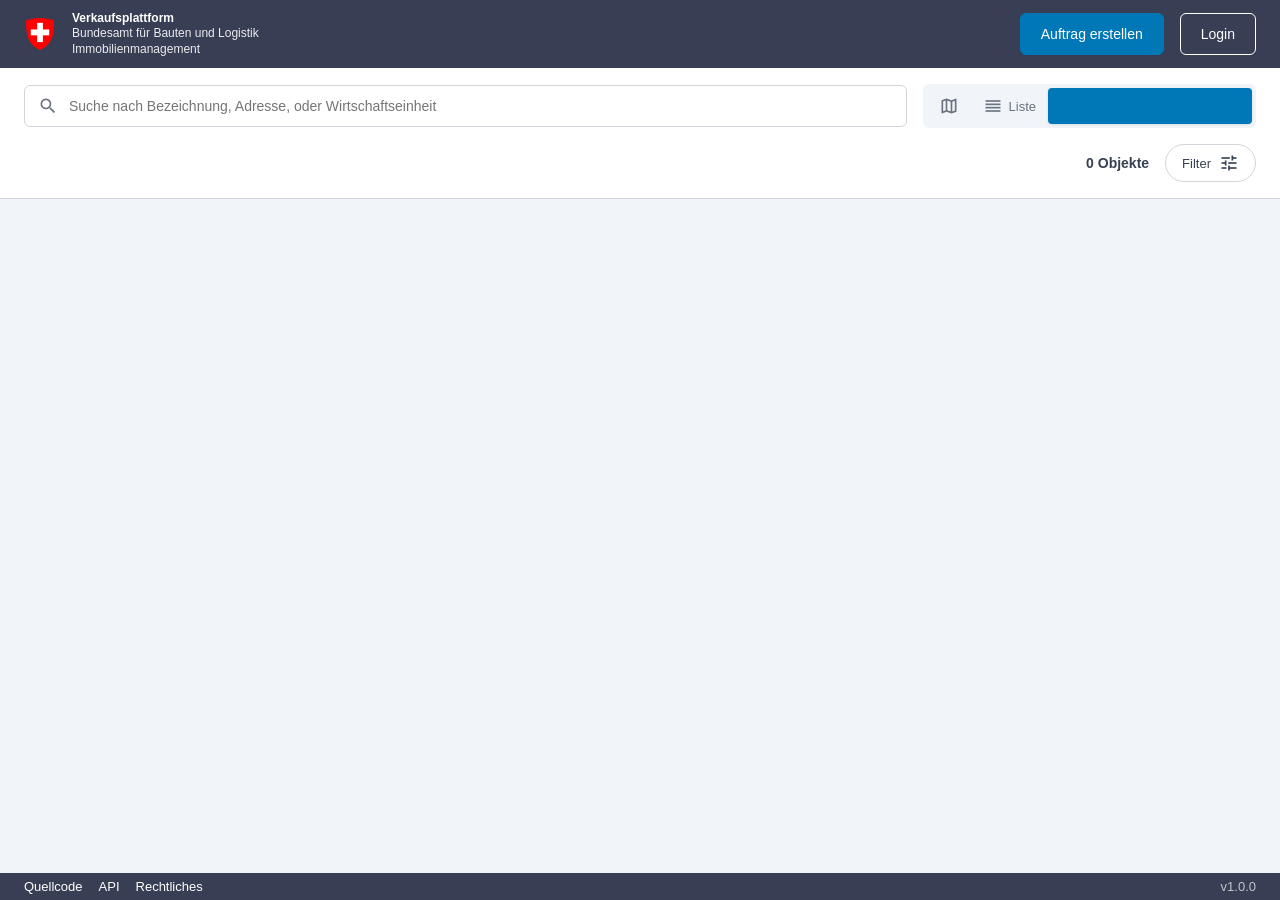
==== commit 511b12d4: "Update GitHub URLs from davras5 to bbl-dres Replace all references to the old davras5/transaction-im" ====
--- a/index.html
+++ b/index.html
@@ -292,7 +292,7 @@
 
   <footer class="footer">
     <div class="footer-left">
-      <a href="https://github.com/davras5/transaction-immo" class="footer-link" target="_blank" rel="noopener noreferrer">Quellcode</a>
+      <a href="https://github.com/bbl-dres/transaction-immo" class="footer-link" target="_blank" rel="noopener noreferrer">Quellcode</a>
       <a href="" class="footer-link" target="_blank" rel="noopener noreferrer">API</a>
       <a href="https://www.admin.ch/gov/de/start/rechtliches.html" class="footer-link" target="_blank" rel="noopener noreferrer">Rechtliches</a>
     </div>
--- a/css/styles.css
+++ b/css/styles.css
@@ -49,7 +49,7 @@
     .header {
       background-color: var(--primary-900); color: var(--neutral-50); padding: 0 var(--space-6);
       display: flex; align-items: center; justify-content: space-between;
-      height: var(--space-20); flex-shrink: 0;
+      height: 68px; flex-shrink: 0;
     }
     .header-left { display: flex; align-items: center; gap: var(--space-4); }
     .logo {
@@ -64,7 +64,7 @@
     .header-title-sub { font-size: var(--font-size-xs); opacity: 0.9; }
     .header-right { display: flex; gap: var(--space-4); }
     .btn {
-      padding: var(--space-3) var(--space-4);
+      padding: var(--space-3) var(--space-5);
       border-radius: var(--radius-md);
       font-size: var(--font-size-base);
       font-weight: var(--font-weight-medium);
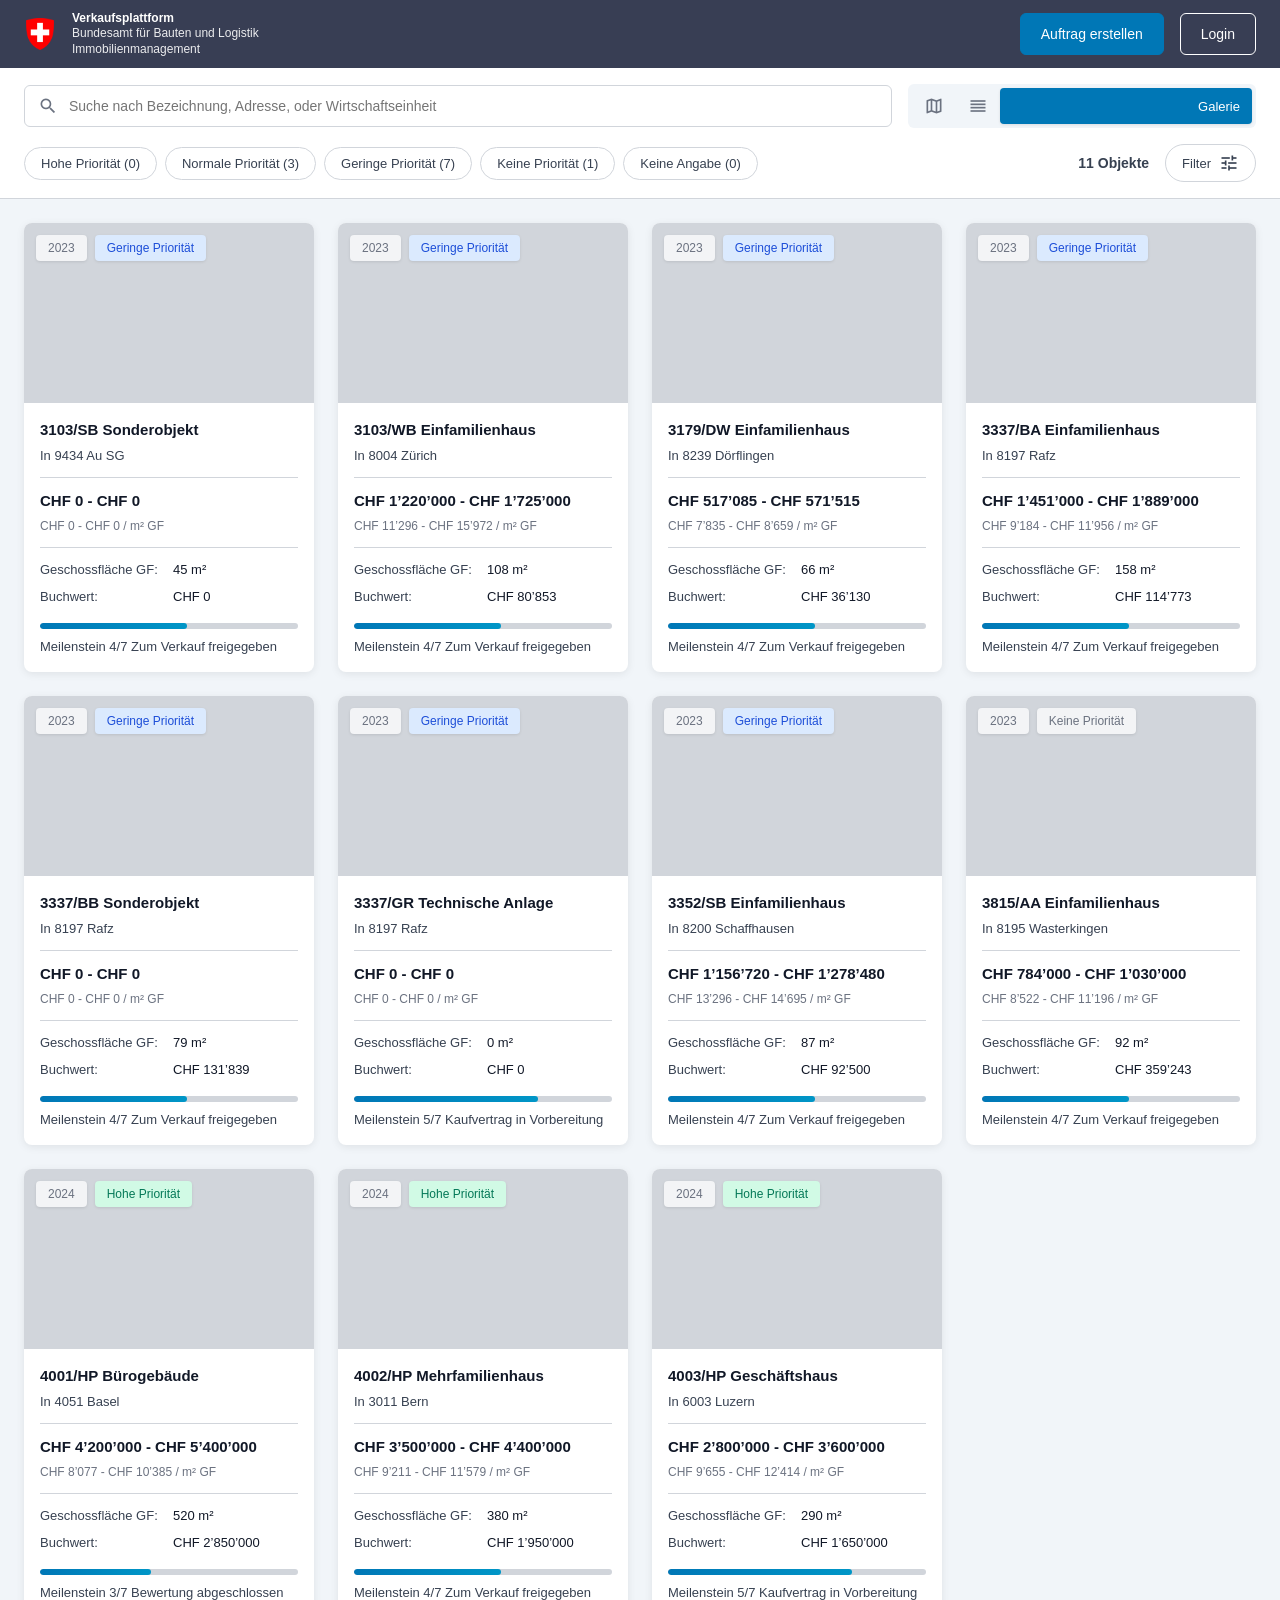
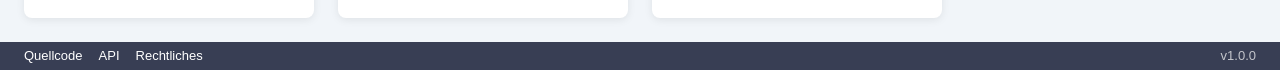
==== commit 6e8ff4fb: "Wire up search clear button JS and externalize Mapbox config - Add JS logic for clear button visibil" ====
--- a/index.html
+++ b/index.html
@@ -13,14 +13,14 @@
 <body>
   <a href="#main" class="skip-link">Zum Hauptinhalt springen</a>
   <header class="header">
-    <div class="header-left">
+    <a href="/" class="header-left">
       <div class="logo"><img src="assets/images/ch.png" alt="Schweizer Wappen"></div>
       <div class="header-title">
         <span class="header-title-main">Verkaufsplattform</span>
         <span class="header-title-sub">Bundesamt für Bauten und Logistik</span>
         <span class="header-title-sub">Immobilienmanagement</span>
       </div>
-    </div>
+    </a>
     <div class="header-right">
       <button class="btn btn-primary" onclick="openSalesForm()">Auftrag erstellen</button>
       <button class="btn btn-outline" onclick="openLoginDialog()">Login</button>
@@ -32,7 +32,10 @@
       <div class="search-row">
         <div class="search-input-wrapper">
           <span class="material-icons-outlined">search</span>
-          <input type="text" class="search-input" id="searchInput" placeholder="Suche nach Bezeichnung, Adresse, oder Wirtschaftseinheit">
+          <input type="search" class="search-input" id="searchInput" placeholder="Suche nach Bezeichnung, Adresse, oder Wirtschaftseinheit" autocomplete="off">
+          <button type="button" class="search-input-clear" id="searchInputClear">
+            <span class="material-icons-outlined">close</span>
+          </button>
         </div>
         <div class="view-toggle">
           <button class="view-btn" data-view="map" title="Karte"><span class="material-icons-outlined">map</span></button>
@@ -299,6 +302,7 @@
     <span class="footer-version">v1.0.0</span>
   </footer>
 
+  <script>mapboxgl.accessToken=['pk.eyJ1Ijoi','ZGF2aWRyYXNuZXI1','IiwiYSI6ImNtMm5y','amVkdjA5MDcycXMy','Z2I2MHRhamgifQ','.m651j7WIX7MyxNh8KIQ1Gg'].join('');</script>
   <script src="js/main.js"></script>
 </body>
 </html>
--- a/css/styles.css
+++ b/css/styles.css
@@ -51,7 +51,7 @@
       display: flex; align-items: center; justify-content: space-between;
       height: 68px; flex-shrink: 0;
     }
-    .header-left { display: flex; align-items: center; gap: var(--space-4); }
+    .header-left { display: flex; align-items: center; gap: var(--space-4); text-decoration: none; color: inherit; cursor: pointer; }
     .logo {
       width: var(--space-8); height: var(--space-8);
       display: flex; align-items: center; justify-content: center;
@@ -112,11 +112,20 @@
       color: var(--neutral-500); font-size: var(--font-size-2xl);
     }
     .search-input {
-      width: 100%; padding: var(--space-3) var(--space-4) var(--space-3) 44px;
+      width: 100%; padding: var(--space-3) 40px var(--space-3) 44px;
       border: 1px solid var(--neutral-200); border-radius: var(--radius-md); font-size: var(--font-size-base);
-      transition: border-color 0.2s, box-shadow 0.2s;
-    }
+      transition: border-color 0.2s, box-shadow 0.2s; -webkit-appearance: none; appearance: none;
+    }
+    .search-input::-webkit-search-cancel-button { -webkit-appearance: none; appearance: none; }
     .search-input:focus { outline: none; border-color: var(--accent-600); box-shadow: var(--state-focus-ring); }
+    .search-input-clear {
+      position: absolute; right: 8px; top: 50%; transform: translateY(-50%);
+      background: none; border: none; color: var(--neutral-400); cursor: pointer;
+      padding: var(--space-1); display: none; align-items: center; justify-content: center;
+    }
+    .search-input-clear.visible { display: flex; }
+    .search-input-clear:hover { color: var(--neutral-600); }
+    .search-input-clear .material-icons-outlined { font-size: var(--font-size-xl); }
     .view-toggle { display: flex; background: var(--neutral-100); border-radius: var(--radius-md); padding: var(--space-1); }
     .view-toggle .material-icons-outlined { font-size: var(--font-size-2xl); }
     .view-btn {
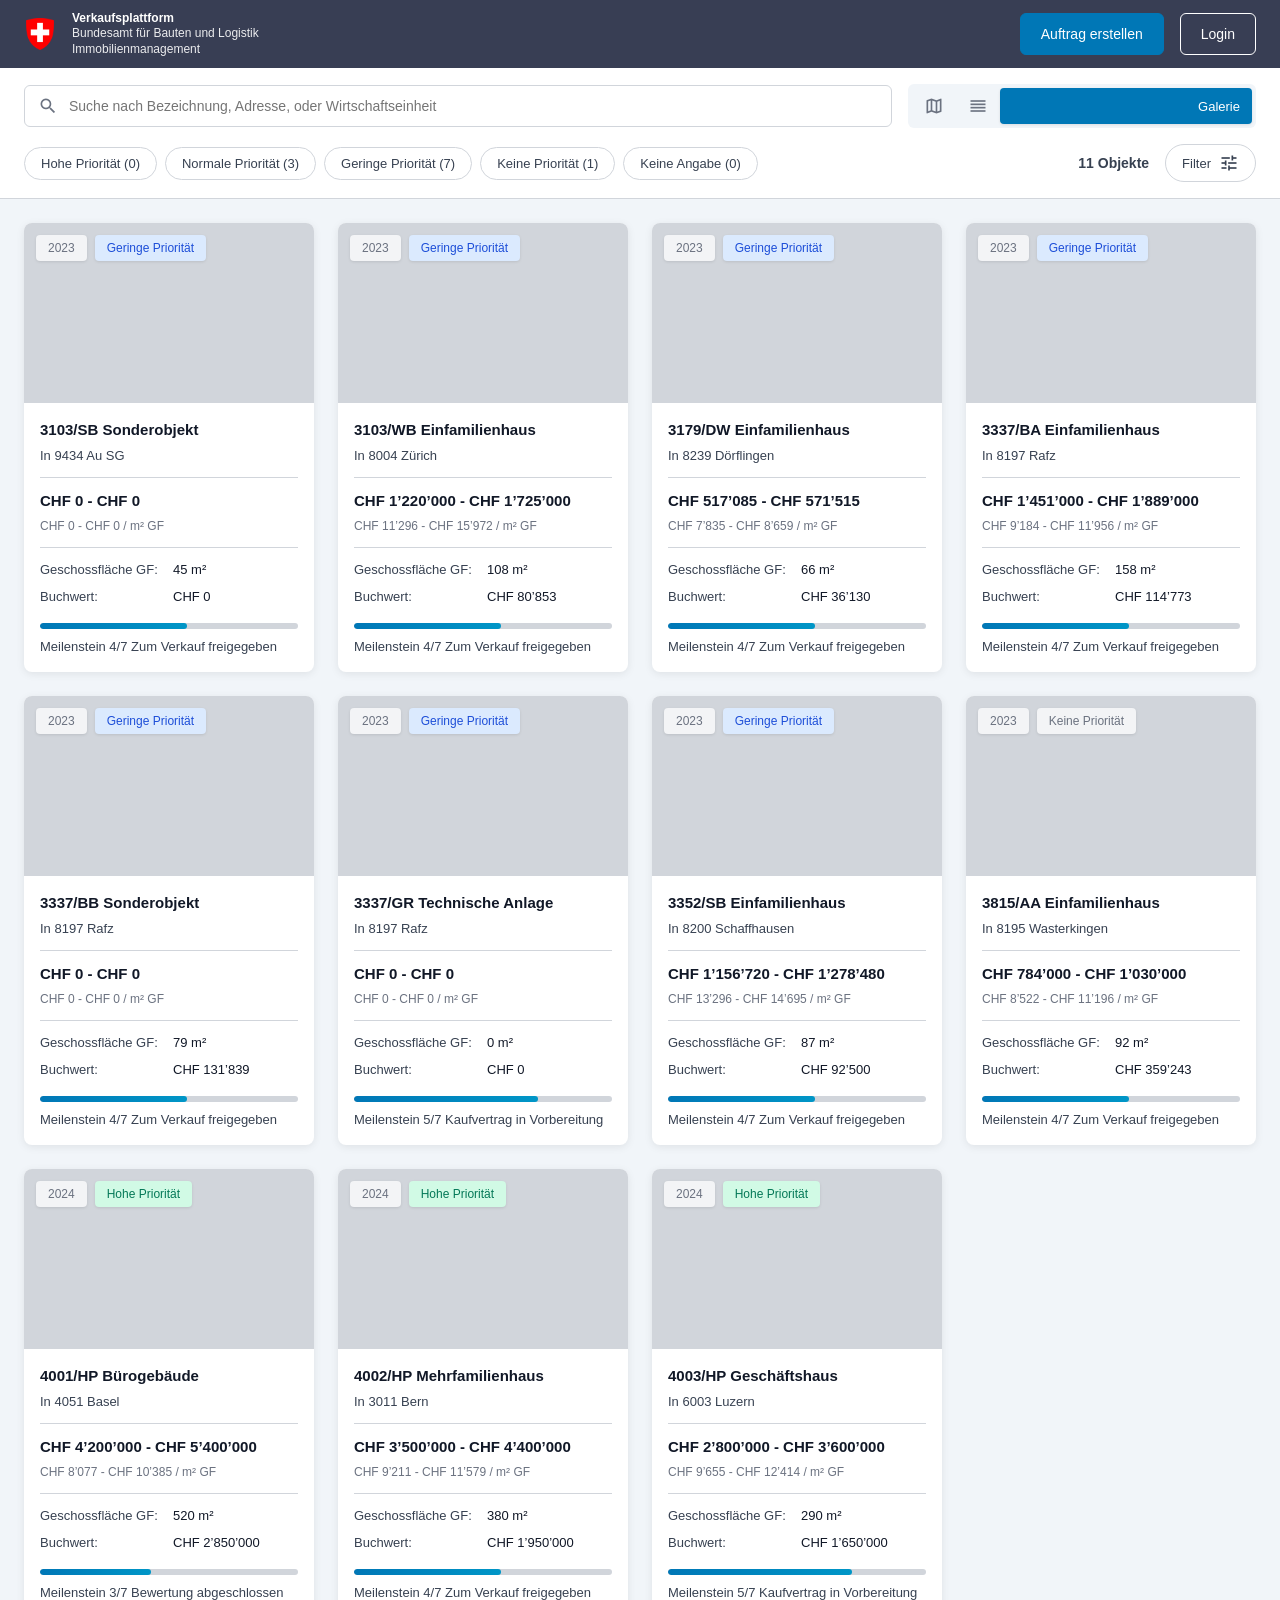
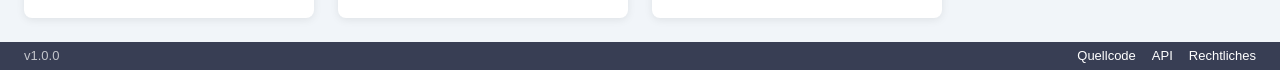
==== commit eb6151a2: "Add API docs view and restructure footer layout - Restructure footer: move version (v1.0.0) to the l" ====
--- a/index.html
+++ b/index.html
@@ -5,8 +5,8 @@
   <meta name="viewport" content="width=device-width, initial-scale=1.0">
   <title>Verkaufsplattform - Bundesamt für Bauten und Logistik</title>
   <link href="https://fonts.googleapis.com/icon?family=Material+Icons|Material+Icons+Outlined" rel="stylesheet">
-  <script src="https://api.mapbox.com/mapbox-gl-js/v3.0.1/mapbox-gl.js"></script>
-  <link href="https://api.mapbox.com/mapbox-gl-js/v3.0.1/mapbox-gl.css" rel="stylesheet" />
+  <script src="https://unpkg.com/maplibre-gl@5.18.0/dist/maplibre-gl.js"></script>
+  <link href="https://unpkg.com/maplibre-gl@5.18.0/dist/maplibre-gl.css" rel="stylesheet" />
   <link rel="stylesheet" href="css/tokens.css">
   <link rel="stylesheet" href="css/styles.css">
 </head>
@@ -293,16 +293,31 @@
     </div>
   </div>
 
+  <!-- API Docs View -->
+  <div class="api-docs-view" id="apiDocsView">
+    <div class="detail-header">
+      <div class="detail-header-inner">
+        <span class="detail-breadcrumb">API Dokumentation</span>
+        <div class="detail-header-actions">
+          <button class="btn btn-secondary detail-back-btn" onclick="closeApiDocsPage()">
+            <span class="material-icons-outlined">arrow_back</span>
+            Zurück zur Übersicht
+          </button>
+        </div>
+      </div>
+    </div>
+    <div class="detail-content" id="apiDocsContent"></div>
+  </div>
+
   <footer class="footer">
-    <div class="footer-left">
+    <span class="footer-version">v1.0.0</span>
+    <div class="footer-right">
       <a href="https://github.com/bbl-dres/transaction-immo" class="footer-link" target="_blank" rel="noopener noreferrer">Quellcode</a>
-      <a href="" class="footer-link" target="_blank" rel="noopener noreferrer">API</a>
+      <a href="?view=api" class="footer-link" onclick="event.preventDefault(); openApiDocsPage();">API</a>
       <a href="https://www.admin.ch/gov/de/start/rechtliches.html" class="footer-link" target="_blank" rel="noopener noreferrer">Rechtliches</a>
     </div>
-    <span class="footer-version">v1.0.0</span>
   </footer>
 
-  <script>mapboxgl.accessToken=['pk.eyJ1Ijoi','ZGF2aWRyYXNuZXI1','IiwiYSI6ImNtMm5y','amVkdjA5MDcycXMy','Z2I2MHRhamgifQ','.m651j7WIX7MyxNh8KIQ1Gg'].join('');</script>
   <script src="js/main.js"></script>
 </body>
 </html>
--- a/css/styles.css
+++ b/css/styles.css
@@ -397,7 +397,7 @@
           0 4px 16px rgba(0,0,0,0.3);
     }
 
-    .mapboxgl-popup-content { padding: 0; border-radius: var(--radius-lg); overflow: hidden; min-width: 250px; }
+    .maplibregl-popup-content { padding: 0; border-radius: var(--radius-lg); overflow: hidden; min-width: 250px; }
     .popup-image { height: 120px; background-size: cover; background-position: center; }
     .popup-content { padding: var(--space-3); }
     .popup-title { font-weight: var(--font-weight-semibold); margin-bottom: var(--space-1); }
@@ -427,7 +427,7 @@
       justify-content: space-between;
       flex-shrink: 0;
     }
-    .footer-left {
+    .footer-right {
       display: flex;
       align-items: center;
       gap: var(--space-4);
@@ -968,6 +968,74 @@
     body.detail-active .main {
       display: none;
     }
+
+    /* --- API Docs View --- */
+    .api-docs-view {
+      display: none;
+      flex-direction: column;
+      flex: 1;
+    }
+    .api-docs-view.active {
+      display: flex;
+    }
+    body.api-docs-active .search-section,
+    body.api-docs-active .main {
+      display: none;
+    }
+    .api-endpoint-group { margin-bottom: var(--space-6); }
+    .api-endpoint-group-title {
+      font-size: var(--font-size-xl); font-weight: var(--font-weight-semibold);
+      margin-bottom: var(--space-4); padding-bottom: var(--space-2);
+      border-bottom: 1px solid var(--neutral-200);
+    }
+    .api-endpoint {
+      border: 1px solid var(--neutral-200); border-radius: var(--radius-md);
+      margin-bottom: var(--space-3); overflow: hidden;
+    }
+    .api-endpoint-header {
+      display: flex; align-items: center; gap: var(--space-3);
+      padding: var(--space-3) var(--space-4); cursor: pointer;
+      transition: background 0.15s;
+    }
+    .api-endpoint-header:hover { background: var(--neutral-100); }
+    .api-method {
+      display: inline-flex; align-items: center; justify-content: center;
+      padding: var(--space-1) var(--space-3); border-radius: var(--radius-sm);
+      font-size: var(--font-size-sm); font-weight: var(--font-weight-bold);
+      color: #fff; min-width: 60px; text-align: center; text-transform: uppercase;
+    }
+    .api-method.get { background: #2e7d32; }
+    .api-method.post { background: #1565c0; }
+    .api-method.put { background: #e65100; }
+    .api-method.delete { background: #c62828; }
+    .api-endpoint-path {
+      font-family: monospace; font-size: var(--font-size-base); font-weight: var(--font-weight-medium);
+    }
+    .api-endpoint-desc {
+      color: var(--neutral-500); font-size: var(--font-size-sm); margin-left: auto;
+    }
+    .api-endpoint-body {
+      display: none; padding: var(--space-4); border-top: 1px solid var(--neutral-200);
+      background: var(--neutral-50);
+    }
+    .api-endpoint.open .api-endpoint-body { display: block; }
+    .api-param-table { width: 100%; border-collapse: collapse; font-size: var(--font-size-sm); margin-top: var(--space-2); }
+    .api-param-table th { text-align: left; padding: var(--space-2) var(--space-3); background: var(--neutral-100); font-weight: var(--font-weight-semibold); }
+    .api-param-table td { padding: var(--space-2) var(--space-3); border-top: 1px solid var(--neutral-200); }
+    .api-param-table code { background: var(--neutral-100); padding: 2px 6px; border-radius: var(--radius-sm); font-size: var(--font-size-xs); }
+    .api-response-example {
+      background: var(--primary-900); color: #e0e0e0; padding: var(--space-4);
+      border-radius: var(--radius-md); font-family: monospace; font-size: var(--font-size-sm);
+      overflow-x: auto; white-space: pre; margin-top: var(--space-3);
+    }
+    .api-section-label { font-weight: var(--font-weight-semibold); font-size: var(--font-size-sm); margin-top: var(--space-4); margin-bottom: var(--space-2); }
+    .api-section-label:first-child { margin-top: 0; }
+    .api-badge {
+      display: inline-block; padding: 2px 8px; border-radius: var(--radius-sm);
+      font-size: var(--font-size-xs); font-weight: var(--font-weight-medium);
+    }
+    .api-badge.required { background: #fce4ec; color: #c62828; }
+    .api-badge.optional { background: var(--neutral-100); color: var(--neutral-500); }
 
     @media (max-width: 1200px) {
       .detail-data-section {
